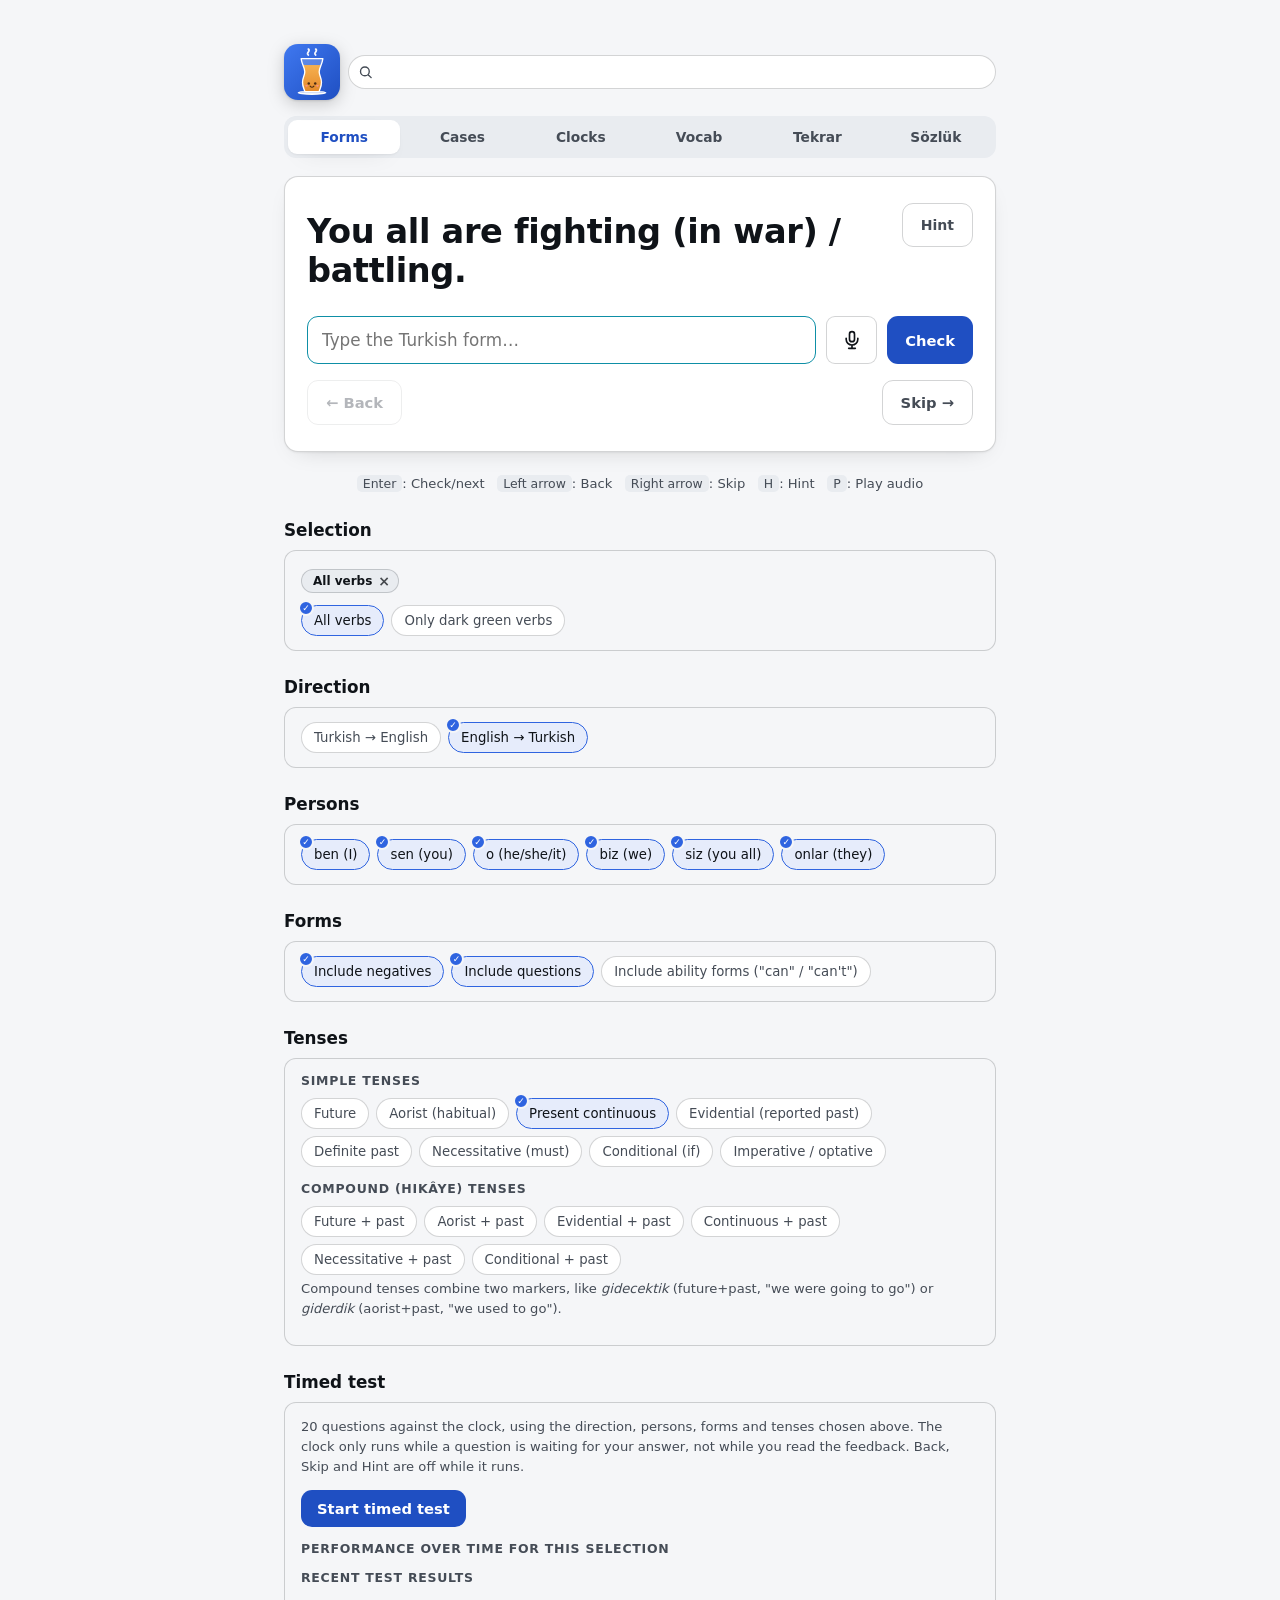
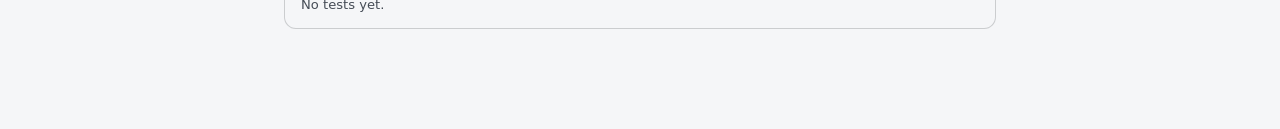
==== app/turkish-verb-drill.html @ 133619a2 "A2 Derste: add yılbaşı, ertelemek, olasılık; Personal Common: ihtimal is now 'likelihood' Co-Authore" ====
<html lang="en"><head>
<meta charset="UTF-8">
<script>
// Pick the theme before the first paint (no flash). The saved choice is one of six themes; the old
// "light" / "dark" / "device" choices are carried over to Chalk / Night / whichever the device prefers.
(function(){
  var t = "chalk";
  try{ t = localStorage.getItem("turkce_theme") || "chalk"; }catch(e){}
  if(t==="light") t = "chalk";
  else if(t==="dark") t = "night";
  else if(t==="device") t = (window.matchMedia && window.matchMedia("(prefers-color-scheme: dark)").matches) ? "night" : "chalk";
  if(["chalk","meadow","ember","night","moss","coal"].indexOf(t)<0) t = "chalk";
  document.documentElement.setAttribute("data-theme", t);
})();
</script>
<meta name="viewport" content="width=device-width, initial-scale=1.0, maximum-scale=1">
<title>Türkçe — Turkish Verb Drill</title>
<style>
:root,
:root[data-theme="chalk"],
:root[data-theme="meadow"],
:root[data-theme="ember"],
:root[data-theme="night"],
:root[data-theme="moss"],
:root[data-theme="coal"]{
  --mic: #E8772E;
  --mic-fill: #B8541A;
  --radius: 14px;
}
/* chalk: light */
:root,
:root[data-theme="chalk"]{
  --font: 'Figtree', system-ui, -apple-system, 'Segoe UI', sans-serif;
  --paper: #F5F6F8; --paper-2: #E9ECF0; --surface: #FFFFFF;
  --ink: #0F1318; --ink-soft: #454C56; --heading: #0F1318;
  --tile-blue: #2F64E0; --tile-blue-deep: #1F4FC2; --tile-turquoise: #0E8FA6;
  --tile-red: #C2412D; --tile-gold: #9A6B00;
  --line: rgba(15,19,24,0.18); --good: #1B7F4B; --bad: #C2412D;
  --shadow: 0 1px 2px rgba(0,0,0,0.05), 0 8px 24px -14px rgba(0,0,0,0.22);
  --tab-on-bg: #FFFFFF; --tab-on-ink: #1F4FC2;
  --overlay: rgba(255,255,255,.94);
  --fb-good: #E3F2E8; --fb-warn: #F6EDCF; --fb-bad: #F7E3DE;
  --f5: #C9E6D2; --f4: #E1F1E4; --f3: #F5EDCB; --f2: #F5DFD8; --f0: #EDC6BB;
  --toggle-off: #CBD0D6;
  color-scheme: light;
}
/* meadow: light */
:root[data-theme="meadow"]{
  --font: 'Atkinson Hyperlegible', system-ui, -apple-system, 'Segoe UI', sans-serif;
  --paper: #F6F7F6; --paper-2: #E9ECE9; --surface: #FFFFFF;
  --ink: #101411; --ink-soft: #454D47; --heading: #101411;
  --tile-blue: #1F8A5B; --tile-blue-deep: #17704A; --tile-turquoise: #14808A;
  --tile-red: #C2412D; --tile-gold: #946700;
  --line: rgba(16,20,17,0.18); --good: #17704A; --bad: #C2412D;
  --shadow: 0 1px 2px rgba(0,0,0,0.05), 0 8px 24px -14px rgba(0,0,0,0.22);
  --tab-on-bg: #FFFFFF; --tab-on-ink: #17704A;
  --overlay: rgba(255,255,255,.94);
  --fb-good: #E3F2E8; --fb-warn: #F6EDCF; --fb-bad: #F7E3DE;
  --f5: #C9E6D2; --f4: #E1F1E4; --f3: #F5EDCB; --f2: #F5DFD8; --f0: #EDC6BB;
  --toggle-off: #CBD0D6;
  color-scheme: light;
}
/* ember: light */
:root[data-theme="ember"]{
  --font: 'Lexend', system-ui, -apple-system, 'Segoe UI', sans-serif;
  --paper: #F7F6F5; --paper-2: #ECE9E6; --surface: #FFFFFF;
  --ink: #15120F; --ink-soft: #4F4842; --heading: #15120F;
  --tile-blue: #D95A12; --tile-blue-deep: #B8460A; --tile-turquoise: #14808A;
  --tile-red: #C2312D; --tile-gold: #946700;
  --line: rgba(21,18,15,0.18); --good: #1B7F4B; --bad: #C2312D;
  --shadow: 0 1px 2px rgba(0,0,0,0.05), 0 8px 24px -14px rgba(0,0,0,0.22);
  --tab-on-bg: #FFFFFF; --tab-on-ink: #B8460A;
  --overlay: rgba(255,255,255,.94);
  --fb-good: #E3F2E8; --fb-warn: #F6EDCF; --fb-bad: #F7E3DE;
  --f5: #C9E6D2; --f4: #E1F1E4; --f3: #F5EDCB; --f2: #F5DFD8; --f0: #EDC6BB;
  --toggle-off: #CBD0D6;
  color-scheme: light;
}
/* night: dark */
:root[data-theme="night"]{
  --font: 'Nunito Sans', system-ui, -apple-system, 'Segoe UI', sans-serif;
  --paper: #0E1013; --paper-2: #1A1D22; --surface: #16191D;
  --ink: #F4F6F8; --ink-soft: #B9C0CA; --heading: #F4F6F8;
  --tile-blue: #7EA6FF; --tile-blue-deep: #3D6FE0; --tile-turquoise: #5BCBDB;
  --tile-red: #FF8F7D; --tile-gold: #E9BE62;
  --line: rgba(255,255,255,0.18); --good: #6FD6A0; --bad: #FF8F7D;
  --shadow: 0 1px 2px rgba(0,0,0,0.35), 0 8px 24px -14px rgba(0,0,0,0.7);
  --tab-on-bg: #2A313C; --tab-on-ink: #FFFFFF;
  --overlay: rgba(22,25,29,.94);
  --fb-good: rgba(111,214,160,.16); --fb-warn: rgba(233,190,98,.16); --fb-bad: rgba(255,143,125,.16);
  --f5: rgba(111,214,160,.34); --f4: rgba(111,214,160,.18); --f3: rgba(233,190,98,.18); --f2: rgba(255,143,125,.18); --f0: rgba(255,143,125,.36);
  --toggle-off: #3A4150;
  color-scheme: dark;
}
/* moss: dark */
:root[data-theme="moss"]{
  --font: 'Figtree', system-ui, -apple-system, 'Segoe UI', sans-serif;
  --paper: #0E1110; --paper-2: #1A1E1C; --surface: #161A18;
  --ink: #F3F6F4; --ink-soft: #B7C1BA; --heading: #F3F6F4;
  --tile-blue: #62D39B; --tile-blue-deep: #1F8F62; --tile-turquoise: #5BCBDB;
  --tile-red: #FF8F7D; --tile-gold: #E9BE62;
  --line: rgba(255,255,255,0.18); --good: #62D39B; --bad: #FF8F7D;
  --shadow: 0 1px 2px rgba(0,0,0,0.35), 0 8px 24px -14px rgba(0,0,0,0.7);
  --tab-on-bg: #27302B; --tab-on-ink: #FFFFFF;
  --overlay: rgba(22,25,29,.94);
  --fb-good: rgba(111,214,160,.16); --fb-warn: rgba(233,190,98,.16); --fb-bad: rgba(255,143,125,.16);
  --f5: rgba(111,214,160,.34); --f4: rgba(111,214,160,.18); --f3: rgba(233,190,98,.18); --f2: rgba(255,143,125,.18); --f0: rgba(255,143,125,.36);
  --toggle-off: #3A4150;
  color-scheme: dark;
}
/* coal: dark */
:root[data-theme="coal"]{
  --font: 'Atkinson Hyperlegible', system-ui, -apple-system, 'Segoe UI', sans-serif;
  --paper: #110F0E; --paper-2: #1E1B19; --surface: #191614;
  --ink: #F7F4F1; --ink-soft: #C2B9B1; --heading: #F7F4F1;
  --tile-blue: #FF9A66; --tile-blue-deep: #D4561A; --tile-turquoise: #5BCBDB;
  --tile-red: #FF8F7D; --tile-gold: #E9BE62;
  --line: rgba(255,255,255,0.18); --good: #6FD6A0; --bad: #FF8F7D;
  --shadow: 0 1px 2px rgba(0,0,0,0.35), 0 8px 24px -14px rgba(0,0,0,0.7);
  --tab-on-bg: #33291F; --tab-on-ink: #FFFFFF;
  --overlay: rgba(22,25,29,.94);
  --fb-good: rgba(111,214,160,.16); --fb-warn: rgba(233,190,98,.16); --fb-bad: rgba(255,143,125,.16);
  --f5: rgba(111,214,160,.34); --f4: rgba(111,214,160,.18); --f3: rgba(233,190,98,.18); --f2: rgba(255,143,125,.18); --f0: rgba(255,143,125,.36);
  --toggle-off: #3A4150;
  color-scheme: dark;
}
*{box-sizing:border-box;}
html{overflow-y:scroll;}
html,body{margin:0;padding:0;}
body{
  background:var(--paper);
  color:var(--ink);
  font-family:var(--font);
  min-height:100vh;
  -webkit-font-smoothing:antialiased;
}
.wrap{max-width:760px;margin:0 auto;padding:28px 18px 80px;}
@media(min-width:640px){.wrap{padding:44px 24px 100px;}}

header{display:flex;align-items:center;justify-content:space-between;gap:8px;margin-bottom:16px;}
.sync-status{display:flex;align-items:center;gap:6px;height:34px;box-sizing:border-box;padding:0 11px;border:1px solid var(--line);border-radius:999px;font-size:12px;color:var(--ink-soft);white-space:nowrap;}
.sync-status::before{content:"";width:7px;height:7px;border-radius:50%;background:var(--good);}
.sync-status.local::before{background:var(--bad);}
.export-row{display:flex;flex-wrap:wrap;align-items:center;gap:8px 12px;margin:-8px 0 20px;font-size:13px;color:var(--ink-soft);}
.export-row .btn{padding:8px 14px;font-size:0.85rem;}
.export-msg.good{color:var(--good);}
.export-msg.bad{color:var(--bad);}
.sync-note{margin:-8px 0 20px;padding:10px 14px;border-radius:10px;background:var(--fb-bad);color:var(--bad);font-size:13px;line-height:1.5;}
.brand{display:flex;align-items:center;flex:none;}
.gsearch{position:relative;flex:1 1 0;min-width:0;}
.gsearch input{width:100%;box-sizing:border-box;height:34px;font:inherit;font-size:0.88rem;padding:0 28px 0 31px;border:1.5px solid var(--line);border-radius:999px;background:var(--surface);color:var(--ink);outline:none;}
.gsearch input:focus{border-color:var(--tile-turquoise);}
.gsearch .mag{position:absolute;left:10px;top:50%;transform:translateY(-50%);width:15px;height:15px;color:var(--ink-soft);pointer-events:none;}
.gsearch .clr{position:absolute;right:4px;top:50%;transform:translateY(-50%);width:24px;height:24px;border:none;border-radius:50%;background:none;font-size:1.15rem;line-height:1;color:var(--ink-soft);cursor:pointer;}
.gsearch .clr:hover{background:var(--paper-2);}
.gsearch-results{position:fixed;z-index:70;max-height:min(60vh,420px);overflow-y:auto;background:var(--surface);border:1px solid var(--line);border-radius:14px;box-shadow:0 14px 40px -12px rgba(18,65,77,.5);padding:6px;}
.gsearch-results[hidden]{display:none;}
.sr-row{display:flex;align-items:baseline;justify-content:space-between;gap:10px;width:100%;text-align:left;font:inherit;font-size:0.92rem;background:none;border:none;border-radius:9px;padding:8px 10px;color:var(--ink);cursor:default;}
.sr-row.verb{cursor:pointer;}
.sr-item{display:flex;align-items:center;position:relative;}
.sr-item .sr-row{flex:1;min-width:0;}
.sr-item{position:relative;}
.sr-row.verb:hover,.sr-row.active{background:var(--paper-2);}
.gs-tr{font-weight:700;color:var(--heading);}
.gs-tag{margin-left:6px;font-size:0.66rem;font-weight:700;letter-spacing:.05em;text-transform:uppercase;color:var(--tile-turquoise);}
.gs-en{color:var(--ink-soft);font-size:0.85rem;text-align:right;}
.gs-left{color:var(--ink);font-size:0.92rem;text-align:left;}
.gs-main{text-align:right;white-space:nowrap;}
.sr-row .gs-main:first-child{text-align:left;}
.gs-empty{padding:10px;font-size:0.88rem;color:var(--ink-soft);}
.gs-source{padding:6px 10px 2px;font-size:0.7rem;font-weight:700;letter-spacing:.05em;text-transform:uppercase;color:var(--tile-gold);}
.gs-wk .sr-row{cursor:default;}
.gs-wk a.gs-tr{text-decoration:none;}
.gs-wk a.gs-tr:hover{text-decoration:underline;}
.gs-wk .gs-pos{margin-left:6px;font-size:0.66rem;font-weight:700;letter-spacing:.05em;text-transform:uppercase;color:var(--ink-soft);}
.gs-foot{display:flex;flex-wrap:wrap;gap:4px 14px;align-items:center;justify-content:space-between;padding:6px 10px 4px;font-size:0.82rem;color:var(--ink-soft);}
.gs-foot a,.gs-foot button{font:inherit;background:none;border:none;padding:0;color:var(--tile-blue);font-weight:400;text-decoration:underline;cursor:pointer;}
.brand-mark{width:56px;height:56px;flex:none;display:block;filter:drop-shadow(0 1px 1px rgba(0,0,0,0.12)) drop-shadow(0 4px 8px rgba(0,0,0,0.18));}
/* Logo: a glass of çay; the steam drifts gently. */
.brand-steam{animation:steam 3.2s ease-in-out infinite;transform-box:fill-box;transform-origin:bottom center;}
@keyframes steam{0%,100%{transform:translateY(0);opacity:.9;}50%{transform:translateY(-1.5px);opacity:.55;}}
@media (prefers-reduced-motion: reduce){.brand-steam{animation:none;}}
.brand h1{position:absolute;width:1px;height:1px;overflow:hidden;clip:rect(0 0 0 0);white-space:nowrap;margin:0;}   /* kept for screen readers */

.tabs{display:flex;gap:6px;margin-bottom:18px;background:var(--paper-2);padding:4px;border-radius:12px;}
.tab{
  flex:1;text-align:center;padding:9px 6px;border-radius:9px;font-size:0.86rem;font-weight:600;
  cursor:pointer;color:var(--ink-soft);transition:all .15s ease;user-select:none;
}
.tab.active{background:var(--tab-on-bg);color:var(--tab-on-ink);box-shadow:var(--shadow);}
@media(max-width:420px){.tabs{gap:2px;}.tab{min-width:0;padding:9px 2px;font-size:0.8rem;}}
/* Clocks tab */
.clock-q{display:flex;align-items:center;justify-content:center;gap:26px;flex-wrap:nowrap;}
.clock-q-label{font-size:1.45rem;font-weight:700;color:var(--heading);white-space:nowrap;}
.clock-analog{width:190px;height:190px;display:block;}
.clock-analog .ck-face{fill:var(--surface);stroke:var(--ink);stroke-width:3;}
.clock-analog .ck-tick{stroke:var(--ink-soft);stroke-width:1.5;stroke-linecap:round;}
.clock-analog .ck-tick.h{stroke:var(--ink);stroke-width:3;}
.clock-analog .ck-num{fill:var(--ink);font-family:var(--font);font-size:15px;font-weight:700;}
.clock-analog .ck-hour{stroke:var(--ink);stroke-width:7;stroke-linecap:round;}
.clock-analog .ck-min{stroke:var(--tile-blue);stroke-width:4.5;stroke-linecap:round;}
.clock-analog .ck-hub{fill:var(--ink);}
.clock-digital{font-family:var(--font);font-size:3.3rem;font-weight:700;letter-spacing:.04em;font-variant-numeric:tabular-nums;line-height:1;
  padding:16px 24px;border-radius:14px;border:2px solid var(--line);background:var(--paper);color:var(--heading);}
@media(max-width:480px){
  .clock-q{gap:14px;}
  .clock-q-label{font-size:1.2rem;}
  .clock-analog{width:158px;height:158px;}
  .clock-digital{font-size:2.3rem;padding:12px 14px;}
}

.how-list{margin:0;padding-left:20px;display:grid;gap:8px;font-size:0.9rem;line-height:1.45;color:var(--ink-soft);}
.how-list b{color:var(--ink);}
.modal-backdrop{position:fixed;inset:0;z-index:60;background:rgba(18,40,46,.5);display:flex;align-items:center;justify-content:center;padding:14px;}
.modal-backdrop[hidden]{display:none;}
.modal{background:var(--surface);border-radius:var(--radius);box-shadow:0 20px 60px -20px rgba(18,65,77,.6);width:min(680px,100%);max-height:calc(100vh - 28px);display:flex;flex-direction:column;overflow:hidden;}
.modal-head{padding:16px 18px 6px;}
.modal-head h2{font-family:var(--font);font-size:1.2rem;margin:0 0 4px;color:var(--heading);}
.modal-cols{display:grid;grid-template-columns:1fr 1fr;gap:10px;padding:8px 18px;min-height:0;flex:1;}
.modal-col{display:flex;flex-direction:column;min-height:0;border:1px solid var(--line);border-radius:12px;background:var(--paper);}
.modal-col-head{display:flex;justify-content:space-between;align-items:center;gap:6px;padding:8px 10px;border-bottom:1px solid var(--line);font-size:0.74rem;font-weight:700;letter-spacing:.05em;text-transform:uppercase;color:var(--ink-soft);}
.modal-col-head button{font:inherit;text-transform:none;letter-spacing:0;font-weight:600;background:none;border:none;color:var(--tile-blue);cursor:pointer;padding:2px 4px;}
.modal-list{overflow-y:auto;padding:6px;min-height:120px;max-height:52vh;}
.modal-group{font-size:0.7rem;font-weight:700;letter-spacing:.05em;text-transform:uppercase;color:var(--ink-soft);margin:8px 4px 4px;}
.modal-row{display:flex;align-items:center;justify-content:space-between;gap:6px;width:100%;text-align:left;font:inherit;font-size:0.83rem;color:var(--ink);background:var(--surface);border:1.5px solid var(--line);border-radius:10px;padding:7px 9px;margin-bottom:5px;cursor:pointer;}
.modal-row:hover{border-color:var(--tile-turquoise);}
.modal-row.chip-due{border-color:var(--tile-red);box-shadow:0 0 0 1.5px var(--tile-red);}
.modal-row .meta{display:block;font-size:0.7rem;color:var(--ink-soft);}
.modal-row .arrow{flex:none;font-weight:800;color:var(--tile-blue);}
.modal-empty{font-size:0.8rem;color:var(--ink-soft);padding:10px 6px;}
.modal-foot{display:flex;align-items:center;justify-content:space-between;gap:10px;flex-wrap:wrap;padding:10px 18px 16px;}
.modal-foot .btn{padding:10px 16px;}
.ref-row.verb-row{cursor:pointer;}
.ref-row.verb-row:hover .ref-tr{text-decoration:underline;text-decoration-color:var(--tile-turquoise);text-underline-offset:3px;}
.ref-row.verb-row:focus-visible{outline:2px solid var(--tile-turquoise);outline-offset:2px;border-radius:4px;}
.vm-head{display:flex;justify-content:space-between;align-items:flex-start;gap:10px;}
.vm-x{flex:none;width:34px;height:34px;border:1px solid var(--line);border-radius:50%;background:var(--surface);font-size:1.3rem;line-height:1;color:var(--ink-soft);cursor:pointer;}
.vm-x:hover{background:var(--paper-2);color:var(--ink);}
.vm-controls{padding:8px 18px 10px;border-bottom:1px solid var(--line);}
.vm-switches{display:flex;align-items:center;justify-content:space-between;gap:12px;flex-wrap:wrap;}
.vm-switch{display:inline-flex;align-items:center;gap:8px;font:inherit;font-size:0.85rem;color:var(--ink-soft);background:none;border:none;padding:2px 0;cursor:pointer;}
.vm-switch .lbl.on{color:var(--ink);font-weight:700;}
.vm-switch .track{position:relative;flex:none;width:38px;height:22px;border-radius:999px;background:var(--tile-blue);transition:background .15s;}
.vm-switch .track::after{content:"";position:absolute;top:2px;left:2px;width:18px;height:18px;border-radius:50%;background:#fff;box-shadow:0 1px 3px rgba(0,0,0,.3);transition:transform .15s;}
.vm-switch[aria-checked="true"] .track::after{transform:translateX(16px);}
#vmPolarity[aria-checked="true"] .track{background:var(--tile-red);}
#vmEnglish .track{background:var(--toggle-off);}
#vmEnglish[aria-checked="true"] .track{background:var(--tile-turquoise);}
.vm-switch:focus-visible{outline:2px solid var(--tile-turquoise);outline-offset:3px;border-radius:6px;}
.vm-grid small.en{display:block;font-size:0.66rem;line-height:1.2;color:var(--ink-soft);margin-top:1px;}
.vm-body{overflow-y:auto;padding:10px 18px 6px;min-height:120px;flex:1;}
.vm-tense{margin-bottom:12px;}
.vm-tense h4{margin:0 0 4px;font-size:0.76rem;letter-spacing:.05em;text-transform:uppercase;color:var(--ink-soft);}
.vm-grid{display:grid;grid-template-columns:1fr 1fr;grid-template-rows:repeat(3,auto);grid-auto-flow:column;gap:2px 14px;font-size:0.92rem;}
.vm-grid div{padding:3px 0;border-bottom:1px solid var(--line);}
.vm-grid .pn{color:var(--ink-soft);margin-right:6px;font-size:0.8rem;}
.vm-grid b{font-weight:600;color:var(--heading);}
.test-results{display:grid;gap:6px;margin-top:6px;text-align:left;font-size:0.95rem;color:var(--ink);}
.test-results .row{display:flex;justify-content:space-between;gap:12px;}
.test-name{font:inherit;background:none;border:none;padding:0;color:var(--ink);cursor:pointer;text-align:left;font-weight:600;}
.test-name .chev{display:inline-block;width:1em;color:var(--tile-blue);}
.test-name:hover{text-decoration:underline;}
.test-missed{margin:2px 0 8px 1em;padding:6px 0 6px 10px;border-left:2px solid var(--line);font-size:0.85rem;color:var(--ink-soft);display:grid;gap:4px;}
.test-missed[hidden]{display:none;}
.test-missed .miss{display:flex;justify-content:space-between;gap:12px;}
.test-missed .miss .tr{font-family:var(--font);font-weight:600;color:var(--ink);text-align:right;}
.test-pass{color:var(--good);font-weight:800;}
.test-review{color:var(--bad);font-size:0.8rem;font-weight:600;}
.test-results .row.total{border-top:1px solid var(--line);padding-top:6px;font-weight:700;}
.upnext{display:grid;gap:6px;font-size:0.85rem;}
.upnext-row{display:flex;gap:10px;align-items:baseline;}
.upnext-when{flex:0 0 92px;font-weight:600;color:var(--ink);}
.upnext-words{color:var(--ink-soft);line-height:1.5;}
.upnext-words span{white-space:nowrap;}
.how-sub{margin:6px 0;padding-left:18px;display:grid;gap:4px;}
.how-table{border-collapse:collapse;margin:6px 0 2px;font-size:0.85rem;}
.how-table td,.how-table th{padding:3px 14px 3px 0;text-align:left;font-weight:400;color:var(--ink-soft);}
.how-table th{font-weight:600;color:var(--ink);}
.card{
  background:var(--surface);border:1px solid var(--line);border-radius:var(--radius);
  padding:26px 22px;box-shadow:var(--shadow);position:relative;overflow:hidden;
  margin-bottom:22px;
}
.card::before{
  content:"";position:absolute;top:0;left:0;right:0;height:5px;
  background:none;
  opacity:0.85;
}
.prompt-tags{display:flex;gap:6px;flex-wrap:wrap;}
.tag:empty{display:none;}
.chip.locked{opacity:.55;cursor:not-allowed;}
.sel-chips{gap:6px;margin:4px 0 12px;}
.sel-chip{display:inline-flex;align-items:center;gap:6px;padding:4px 8px 4px 11px;border-radius:999px;border:1.5px solid var(--line);background:var(--paper-2);color:var(--ink);font:inherit;font-size:12px;font-weight:600;cursor:pointer;}
.sel-chip:hover{border-color:var(--tile-blue);}
.sel-chip:focus-visible{outline:2px solid var(--tile-turquoise);outline-offset:2px;}
.sel-x{font-size:14px;line-height:1;opacity:.75;}
.sel-chip:hover .sel-x{opacity:1;}
.vocab-continue{display:block;margin-top:14px;font-size:0.85rem;font-weight:500;color:var(--ink-soft);opacity:0.8;}
#vocabBack.vocab-note{font-family:var(--font);font-size:1rem;font-weight:500;line-height:1.5;}
.tag{
  font-size:0.68rem;font-weight:700;letter-spacing:0.04em;text-transform:uppercase;
  padding:4px 9px;border-radius:99px;background:var(--paper-2);color:var(--heading);
}
.case-notes{margin-top:10px;display:flex;flex-direction:column;gap:4px;text-align:left;font-family:var(--font);font-weight:400;}
.case-note{font-size:0.85rem;color:var(--ink-soft);}
.case-note b{color:var(--heading);font-weight:700;}
.case-note em{font-style:italic;color:var(--ink);}
.case-note em b{font-style:italic;color:var(--ink);}

.prompt-header{display:flex;justify-content:space-between;align-items:flex-start;gap:14px;}
.card-top-actions{display:flex;gap:8px;flex:none;}
.card-top-actions .btn{padding:0 18px;font-size:0.88rem;height:44px;display:flex;align-items:center;}
.prompt-main{margin:10px 0 6px;flex:1;min-width:0;}
.prompt-eyebrow{font-size:0.78rem;color:var(--ink-soft);margin-bottom:4px;}
.prompt-eyebrow.eyebrow-large{
  font-family:var(--font);font-weight:600;font-size:1.7rem;line-height:1.15;
  color:var(--ink-soft);word-break:break-word;margin-bottom:2px;
}
.prompt-word{
  font-family:var(--font);font-weight:700;font-size:2.1rem;line-height:1.15;letter-spacing:-0.01em;
  color:var(--heading);word-break:break-word;
}
.hint-reveal{
  font-family:var(--font);font-weight:400;font-size:1.3rem;
  color:var(--heading);margin-top:8px;
}
.prompt-sub{font-size:0.95rem;color:var(--ink-soft);margin-top:6px;}
.vocab-divider{width:56px;height:1px;background:var(--line);border:none;margin:16px auto;}
#vocabBack .case-notes{align-items:center;text-align:center;}
.icon-btn{
  border:1px solid var(--line);background:var(--surface);border-radius:9px;width:44px;height:44px;
  display:flex;align-items:center;justify-content:center;cursor:pointer;color:var(--heading);
  transition:background .15s;flex:none;
}
.icon-btn:hover{background:var(--paper-2);}
.icon-btn svg{width:20px;height:20px;}

.answer-row{margin-top:20px;display:flex;gap:10px;}
.mic-btn{position:relative;overflow:hidden;}
/* In the answer row the mic matches the Check button's height and stays square. */
.answer-row .mic-btn{align-self:stretch;height:auto;width:51px;}
.mic-btn svg{position:relative;z-index:1;}
.mic-btn.mic-on{background:var(--mic);border-color:var(--mic);color:#fff;}
.mic-btn.mic-on:hover{background:var(--mic);}
.mic-btn.mic-on.mic-wait{opacity:.6;}   /* the browser's listener is restarting for a moment */
.mic-btn::before{content:"";position:absolute;left:0;right:0;bottom:0;height:0;background:var(--mic-fill);}
.mic-btn.filling::before{animation:micfill var(--fill,1.5s) linear forwards;}
@keyframes micfill{from{height:0;}to{height:100%;}}
.mic-btn:focus-visible{outline:2px solid var(--tile-turquoise);outline-offset:2px;}
#vocabAnswerInput:disabled{opacity:0.6;}
@media(max-width:420px){
  .answer-row{flex-wrap:wrap;}
  .answer-row input{flex:1 1 100%;}
  .answer-row .icon-btn{flex:0 0 auto;}
  .answer-row .btn{flex:1 1 auto;}
}
#answerInput, #vocabAnswerInput, #tekrarInput, #casesInput, #clocksInput{
  flex:1;font-family:var(--font);font-size:1.05rem;
  padding:13px 14px;border-radius:11px;border:1.5px solid var(--line);
  background:var(--paper);color:var(--ink);outline:none;
}
#answerInput:focus, #vocabAnswerInput:focus, #tekrarInput:focus, #casesInput:focus, #clocksInput:focus{border-color:var(--tile-turquoise);background:var(--surface);}
.btn{
  font-family:var(--font);font-weight:700;font-size:0.92rem;border:none;cursor:pointer;
  border-radius:11px;padding:13px 18px;transition:transform .1s ease, opacity .15s;
}
.btn:active{transform:scale(0.97);}
.btn-primary{background:var(--tile-blue-deep);color:#fff;}
.btn-primary:hover{background:var(--tile-blue);}
.btn-ghost{background:transparent;color:var(--ink-soft);border:1.5px solid var(--line);}
.btn:disabled{opacity:0.4;cursor:not-allowed;}
.btn-ghost:disabled:hover{background:transparent;}
.btn-primary:disabled:hover{background:var(--tile-blue-deep);}
.btn-ghost:hover{background:var(--paper-2);}
/* Classic RGB rainbow, scrolling across the whole surface. Used on "Reset progress filter" once every word is doğru, and on the Forms "Test complete!" overlay. */
.btn-rainbow{
  color:#fff;border:2px solid transparent;text-shadow:0 1px 2px rgba(0,0,0,.55);font-weight:800;
  background:linear-gradient(90deg,#ff1744,#ff9100,#ffea00,#00e676,#00b0ff,#651fff,#d500f9,#ff1744);background-size:300% 100%;
  animation:rainbow-run 2.2s linear infinite, rainbow-glow 1.1s ease-in-out infinite alternate;
}
.btn-rainbow:hover,.btn-rainbow:disabled:hover{background:linear-gradient(90deg,#ff1744,#ff9100,#ffea00,#00e676,#00b0ff,#651fff,#d500f9,#ff1744);background-size:300% 100%;filter:brightness(1.08);}
@keyframes rainbow-run{to{background-position:-300% 0;}}
@keyframes rainbow-glow{from{box-shadow:0 0 6px 0 rgba(255,23,68,.45),0 0 14px 0 rgba(0,176,255,.25);}to{box-shadow:0 0 14px 3px rgba(0,230,118,.6),0 0 26px 5px rgba(213,0,249,.35);}}
@media (prefers-reduced-motion: reduce){.btn-rainbow{animation:none;}}

.feedback{margin-top:16px;padding:14px 16px;border-radius:11px;font-size:0.95rem;display:none;}
.feedback.show{display:block;}
.feedback.good{background:var(--fb-good);color:var(--good);}
.feedback.warn{background:var(--fb-warn);color:#8A6410;}
.feedback.bad{background:var(--fb-bad);color:var(--bad);}
.feedback .correct-answer{font-family:var(--font);font-weight:600;display:block;margin-top:4px;color:var(--ink);}

.bottom-actions{display:flex;justify-content:space-between;align-items:center;margin-top:16px;gap:10px;}
.link-btn{background:none;border:none;color:var(--ink-soft);font-size:0.82rem;cursor:pointer;text-decoration:underline;padding:4px;}

.settings-group{background:var(--paper);border:1px solid var(--line);border-radius:12px;padding:14px 16px;}
.settings-group h3{margin:0 0 10px;font-size:0.78rem;text-transform:uppercase;letter-spacing:0.06em;color:var(--ink-soft);}
.chip-row{display:flex;flex-wrap:wrap;gap:7px;}
.chip-sub{flex:0 0 100%;margin:6px 0 -2px;font-size:0.72rem;font-weight:500;letter-spacing:.05em;text-transform:uppercase;color:var(--ink-soft);}
.chip-sub:first-child{margin-top:0;}
.sel-wrap{background:transparent !important;border:none !important;padding:0 !important;}   /* the Verbs / Non-verbs wrappers: the boxes are the two groups inside */
/* Personal lists: manage lists and terms */
.list-preview{position:fixed;z-index:90;pointer-events:none;box-sizing:border-box;width:min(520px,calc(100vw - 24px));max-height:70vh;overflow:hidden;padding:10px 14px;border:1px solid var(--line);border-radius:12px;background:var(--surface);box-shadow:0 14px 40px -12px rgba(0,0,0,.45);font-size:0.8rem;line-height:1.45;column-gap:22px;}
.list-preview.two{column-count:2;}
.list-preview div{break-inside:avoid;white-space:nowrap;overflow:hidden;text-overflow:ellipsis;}
.list-preview b{font-weight:600;color:var(--heading);}
.list-preview span{color:var(--ink-soft);}
.list-preview[hidden]{display:none;}
.legend-row{display:flex;align-items:center;justify-content:space-between;gap:10px;}
.legend-btn{font:inherit;font-size:0.78rem;background:none;border:none;padding:0;color:var(--ink-soft);text-decoration:underline;cursor:pointer;text-transform:none;letter-spacing:0;font-weight:500;}
.lm-body{overflow-y:auto;padding:6px 18px 18px;flex:1;min-height:160px;}
.lm-body h3{margin:16px 0 8px;font-size:0.78rem;text-transform:uppercase;letter-spacing:.06em;color:var(--ink-soft);font-weight:600;}
.lm-row{display:flex;align-items:center;gap:8px;padding:8px 0;border-bottom:1px solid var(--line);}
.lm-row .lm-name{flex:1;min-width:0;text-align:left;font:inherit;font-weight:600;color:var(--heading);background:none;border:none;padding:0;cursor:pointer;overflow:hidden;text-overflow:ellipsis;white-space:nowrap;}
.lm-row .lm-count{font-size:0.8rem;color:var(--ink-soft);white-space:nowrap;}
.lm-trash{flex:none;width:30px;height:30px;padding:0;border-radius:50%;border:1.5px solid var(--line);background:var(--surface);color:var(--ink-soft);display:inline-flex;align-items:center;justify-content:center;cursor:pointer;-webkit-tap-highlight-color:transparent;}
.lm-trash:hover{color:var(--tile-red);border-color:var(--tile-red);}
.lm-mini{font:inherit;font-size:0.8rem;padding:4px 10px;border-radius:999px;border:1.5px solid var(--line);background:var(--surface);color:var(--ink-soft);cursor:pointer;white-space:nowrap;}
.lm-mini:hover{background:var(--paper-2);}
.lm-mini.arm{background:#C0392B;border-color:#C0392B;color:#fff;}
.lm-line{display:flex;gap:8px;align-items:center;margin-top:10px;}
.lm-line input,.lm-grid input,.lm-term input,.lm-body textarea{font:inherit;font-size:0.9rem;padding:8px 10px;border-radius:10px;border:1.5px solid var(--line);background:var(--paper);color:var(--ink);min-width:0;}
.lm-line input{flex:1;}
.lm-body textarea{width:100%;box-sizing:border-box;min-height:120px;resize:vertical;line-height:1.5;}
.lm-term{display:flex;gap:6px;align-items:center;margin-bottom:6px;}
.lm-term input{flex:1 1 0;}
.lm-grid{display:grid;grid-template-columns:1fr 1fr;gap:8px;margin-top:8px;}
.lm-grid label{display:grid;gap:3px;font-size:0.74rem;color:var(--ink-soft);}
.lm-grid label.wide{grid-column:1 / -1;}
.lm-msg{margin:10px 0 0;font-size:0.85rem;color:var(--ink-soft);white-space:pre-line;}
.lm-msg.bad{color:var(--bad);}
.lm-back{font:inherit;font-size:0.85rem;background:none;border:none;padding:0;color:var(--ink-soft);text-decoration:underline;cursor:pointer;margin-bottom:2px;}
.chip-group{flex:0 0 100%;box-sizing:border-box;display:flex;flex-wrap:wrap;gap:7px;border-radius:12px;padding:12px 12px 12px;}
.chip-group.personal{position:relative;--dc:var(--ink-soft);--dw:1.5px;}
/* Dashed outline with long dashes: the four straight sides are repeating gradients and the corners are real
   borders, so the browser snaps every edge to whole device pixels and none of them can look faded. */
.chip-group.personal::before{content:"";position:absolute;inset:0;pointer-events:none;
  background:
    repeating-linear-gradient(90deg,var(--dc) 0 14px,transparent 14px 24px) 12px 0/calc(100% - 24px) var(--dw) no-repeat,
    repeating-linear-gradient(90deg,var(--dc) 0 14px,transparent 14px 24px) 12px 100%/calc(100% - 24px) var(--dw) no-repeat,
    repeating-linear-gradient(0deg,var(--dc) 0 14px,transparent 14px 24px) 0 12px/var(--dw) calc(100% - 24px) no-repeat,
    repeating-linear-gradient(0deg,var(--dc) 0 14px,transparent 14px 24px) 100% 12px/var(--dw) calc(100% - 24px) no-repeat;}
.chip-group.personal::after{content:"";position:absolute;inset:0;pointer-events:none;border:var(--dw) solid var(--dc);border-radius:12px;
  -webkit-mask:linear-gradient(#000 0 0) 0 0/13px 13px no-repeat,linear-gradient(#000 0 0) 100% 0/13px 13px no-repeat,linear-gradient(#000 0 0) 0 100%/13px 13px no-repeat,linear-gradient(#000 0 0) 100% 100%/13px 13px no-repeat;
  mask:linear-gradient(#000 0 0) 0 0/13px 13px no-repeat,linear-gradient(#000 0 0) 100% 0/13px 13px no-repeat,linear-gradient(#000 0 0) 0 100%/13px 13px no-repeat,linear-gradient(#000 0 0) 100% 100%/13px 13px no-repeat;}
.chip-group.a1{border:2.5px solid var(--ink-soft);margin-top:6px;}
#tab-sozluk .settings-group{border-color:var(--ink-soft);}   /* every box on the Sözlk tab uses the label text color */
.chip-group .legend{flex:0 0 100%;font-size:0.72rem;font-weight:600;letter-spacing:.05em;text-transform:uppercase;color:var(--ink-soft);}
.chip{
  font-size:0.83rem;padding:7px 12px;border-radius:99px;border:1.5px solid var(--line);
  cursor:pointer;user-select:none;background:var(--surface);color:var(--ink-soft);transition:all .12s;
}
#tab-sozluk .chip-group{gap:5px;}
#tab-sozluk .chip-group .chip{font-size:0.76rem;padding:5px 10px;}
#tab-sozluk .chip-group .chip .chip-meta{font-size:0.64rem;margin-top:1px;}
.case-used{display:block;margin-top:8px;font-size:0.9rem;color:var(--ink-soft);}
.case-used b{color:var(--ink);font-weight:700;}
.chip,.chip *{-webkit-touch-callout:none;-webkit-user-select:none;user-select:none;-webkit-tap-highlight-color:transparent;}
/* Selected: a light tint of the accent, an accent outline and a check; nothing heavy. */
.chip.on{background:color-mix(in srgb, var(--tile-blue) 12%, var(--surface));border-color:var(--tile-blue);color:var(--ink);}
.chip{position:relative;}
/* The check sits on the chip's top-left corner (like the red due dot on the top right), so a selected chip never gets wider. */
.chip.on::before{content:"✓";position:absolute;top:-6px;left:-4px;width:16px;height:16px;box-sizing:border-box;border-radius:50%;background:var(--tile-blue);color:#fff;border:2px solid var(--paper);font-size:9px;font-weight:700;line-height:12px;text-align:center;}
:root[data-theme="night"] .chip.on,:root[data-theme="moss"] .chip.on,:root[data-theme="coal"] .chip.on{background:color-mix(in srgb, var(--tile-blue) 22%, var(--surface));}
/* A list whose test is due: the score line turns red. */
.chip.chip-due{position:relative;}
.chip.chip-due .chip-meta{color:var(--tile-red);font-weight:600;opacity:1;}
.chip-meta{display:block;font-size:0.7rem;margin-top:2px;opacity:0.75;font-variant-numeric:tabular-nums;}
.tag-test{background:var(--tile-gold);color:#fff;margin-left:6px;}
.test-row{display:flex;flex-wrap:wrap;gap:10px;align-items:center;margin-top:10px;}
.ftest-clock{display:flex;gap:8px;align-items:center;height:44px;padding:0 14px;box-sizing:border-box;font-variant-numeric:tabular-nums;font-weight:800;font-size:0.95rem;letter-spacing:.02em;color:var(--heading);background:var(--paper);border:1px solid var(--line);border-radius:12px;white-space:nowrap;}
.ftest-done{position:absolute;inset:0;z-index:5;display:flex;align-items:center;justify-content:center;border-radius:inherit;box-sizing:border-box;
  font-family:var(--font);font-weight:800;font-size:2rem;color:#fff;text-shadow:0 2px 6px rgba(0,0,0,.6);text-align:center;cursor:pointer;
  background:linear-gradient(90deg,#ff1744,#ff9100,#ffea00,#00e676,#00b0ff,#651fff,#d500f9,#ff1744);background-size:300% 100%;
  animation:rainbow-run 1.4s linear infinite, ftest-pop .35s ease-out;}
.ftest-done.fade{opacity:0;transition:opacity .6s ease;}
@keyframes ftest-pop{from{opacity:0;transform:scale(.96);}to{opacity:1;transform:none;}}
@media (prefers-reduced-motion: reduce){.ftest-done{animation:none;}}
.ftest-clock .count{font-weight:600;font-size:0.8rem;color:var(--ink-soft);}
.ftest-chart{margin:4px 0 0;}
.ftest-chart svg{display:block;width:100%;height:auto;}
.ftest-chart .ax{stroke:var(--line);stroke-width:1;}
.ftest-chart .grid{stroke:var(--line);stroke-width:1;stroke-dasharray:2 3;}
.ftest-chart text{font:10px 'Inter',system-ui,sans-serif;fill:var(--ink-soft);}
.ftest-chart .avg{fill:none;stroke:var(--tile-blue);stroke-width:2.2;stroke-linejoin:round;stroke-linecap:round;}
.ftest-chart .raw{fill:var(--tile-turquoise);opacity:.4;}
.ftest-chart .dot{fill:var(--tile-blue);}
.ftest-chart{position:relative;}
.ftest-chart .hit{fill:transparent;cursor:pointer;}
.ftest-chart .ftest-tip{position:absolute;z-index:5;pointer-events:none;max-width:240px;padding:6px 9px;border-radius:8px;background:var(--tile-blue-deep);color:#fff;font-size:.74rem;line-height:1.35;box-shadow:0 6px 16px -6px rgba(18,65,77,.55);white-space:nowrap;}
.ftest-chart .ftest-tip[hidden]{display:none;}
.ftest-chart .cap{margin:2px 0 0;font-size:.78rem;color:var(--ink-soft);}
.ftest-result{border:1px solid var(--line);border-radius:12px;background:var(--paper);padding:10px 12px;margin-top:8px;}
.ftest-result .top{display:flex;flex-wrap:wrap;gap:4px 14px;align-items:baseline;}
.ftest-result .meta{font-size:0.82rem;color:var(--ink-soft);font-weight:500;}
.ftest-result .when{margin-left:auto;font-size:0.78rem;color:var(--ink-soft);font-weight:500;}
.ftest-result .cfg{margin-top:4px;font-size:0.8rem;color:var(--ink-soft);line-height:1.4;}
.ftest-result .cfg b{font-weight:600;color:var(--ink);}
.test-row .btn{padding:10px 16px;}
.select{flex:1 1 220px;min-width:0;font-family:var(--font);font-size:0.9rem;padding:10px 12px;border-radius:11px;border:1.5px solid var(--line);background:var(--surface);color:var(--ink);}
.select:focus{outline:none;border-color:var(--tile-turquoise);}
[hidden]{display:none !important;}
.switch-row{display:flex;align-items:center;justify-content:space-between;padding:9px 2px;font-size:0.9rem;}
.switch{position:relative;width:40px;height:23px;flex:none;}
.switch input{opacity:0;width:0;height:0;}
.slider{position:absolute;inset:0;background:var(--toggle-off);border-radius:99px;cursor:pointer;transition:.2s;}
.slider::before{content:"";position:absolute;width:17px;height:17px;left:3px;top:3px;background:#fff;border-radius:50%;transition:.2s;box-shadow:0 1px 2px rgba(0,0,0,0.25);}
input:checked + .slider{background:var(--tile-turquoise);}
input:checked + .slider::before{transform:translateX(17px);}

.subtabs{display:flex;gap:6px;margin:0 0 16px;background:var(--paper-2);padding:4px;border-radius:12px;}
.subtab{flex:1;font:inherit;font-size:0.88rem;font-weight:600;padding:9px 10px;border:none;border-radius:9px;background:transparent;color:var(--ink-soft);cursor:pointer;}
.subtab.active{background:var(--tab-on-bg);color:var(--tab-on-ink);box-shadow:var(--shadow);}
#sozProgress .section-title:first-child,#sozSelect .section-title:first-child{margin-top:4px;}
.sec-row{display:flex;align-items:center;gap:10px;}
.all-check{flex:none;width:24px;height:24px;padding:0;border-radius:50%;border:1.5px solid var(--tile-blue);background:var(--surface);color:var(--tile-blue);font:700 14px/1 var(--font);cursor:pointer;display:inline-flex;align-items:center;justify-content:center;transition:all .12s;-webkit-tap-highlight-color:transparent;}
.all-check::before{content:"✓";}
.all-check[aria-pressed="true"]{background:var(--tile-blue);border-color:var(--tile-blue);color:#fff;}
.section-title{font-family:var(--font);font-size:1.05rem;font-weight:600;margin:26px 0 10px;color:var(--heading);}
.section-title:first-child{margin-top:4px;}
.hint{font-size:0.82rem;color:var(--ink-soft);line-height:1.5;margin-top:4px;}
footer{text-align:center;margin-top:36px;font-size:0.76rem;color:var(--ink-soft);}

kbd{font-family:var(--font);background:var(--paper-2);border-radius:5px;padding:1px 6px;font-size:0.78rem;}

.ref-page-title{font-weight:600;font-size:0.8rem;text-transform:uppercase;letter-spacing:0.05em;color:var(--ink-soft);margin:16px 0 6px;}
.ref-page-title:first-child{margin-top:0;}
.ref-page-title{cursor:pointer;user-select:none;}
/* Progress view: a thin rail on the right edge. Drag along it to scrub through the lists; the bubble names the list under your finger. */
#sozProgList{display:flex;align-items:flex-start;gap:6px;}
#sozProgList .ss-main{flex:1;min-width:0;}
#sozProgList .ss-col{flex:none;width:34px;align-self:stretch;}
#sozScrub{position:fixed;top:var(--ss-top,40vh);height:var(--ss-h,40vh);width:34px;z-index:5;touch-action:none;user-select:none;-webkit-user-select:none;cursor:ns-resize;opacity:.55;transition:opacity .2s;}
#sozProgList{overflow-anchor:none;}
#sozScrub.drag,#sozScrub:hover{opacity:1;}
#sozScrub[hidden]{display:none;}
#sozScrub .ss-track{position:absolute;left:13px;top:0;bottom:0;width:8px;border-radius:4px;background:var(--line);}
#sozScrub .ss-dot{position:absolute;left:10px;width:14px;height:14px;margin-top:-7px;border-radius:50%;background:var(--tile-blue);border:2px solid var(--paper);box-sizing:border-box;box-shadow:0 0 0 1px var(--tile-blue);}
#sozScrub.drag .ss-dot{transform:scale(1.5);}
#sozScrub .ss-bubble{position:absolute;right:42px;transform:translateY(-50%);display:none;padding:6px 11px;border-radius:10px;background:var(--heading);color:var(--surface);font-size:0.82rem;font-weight:600;white-space:nowrap;box-shadow:0 4px 14px rgba(0,0,0,.25);pointer-events:none;}
#sozScrub.drag .ss-bubble{display:block;}
.ref-row{position:relative;}
.ref-row.is-hidden{opacity:.5;cursor:pointer;}
.ref-row.is-hidden .ref-tr{text-decoration:line-through;}
#vocabTierTag{cursor:pointer;}
#tekrarTag{cursor:pointer;}
.tag{transition:width .22s ease,background-color .2s ease,color .2s ease;box-sizing:border-box;}
.tag.arm{background:#E5191C;color:#fff;white-space:nowrap;overflow:hidden;box-shadow:0 0 0 2px rgba(229,25,28,.25);}
.prompt-tags.armed{flex-wrap:nowrap;}
.prompt-tags.armed .tag:not(.arm){display:none;}
.ref-list{columns:2;column-gap:20px;}
@media(max-width:560px){.ref-list{columns:1;}}
.ref-row{display:flex;justify-content:space-between;align-items:baseline;gap:10px;padding:5px 0;border-bottom:1px solid var(--line);font-size:0.82rem;break-inside:avoid;}
.ref-row .ref-tr{font-family:var(--font);color:var(--ink);white-space:nowrap;overflow:hidden;text-overflow:ellipsis;}
.ref-row .ref-en{color:var(--ink-soft);text-align:right;white-space:nowrap;overflow:hidden;text-overflow:ellipsis;}
/* Sözlük rows tinted by the last 1–5 answers (see wordFormClass); no answers = no tint. */
.ref-row[class*="form-"]{margin-inline:-6px;padding-inline:6px;border-radius:4px;}
.ref-row.form-5,.form-swatch.form-5{background:var(--f5);}
.ref-row.form-4,.form-swatch.form-4{background:var(--f4);}
.ref-row.form-3,.form-swatch.form-3{background:var(--f3);}
.ref-row.form-2,.form-swatch.form-2{background:var(--f2);}
.ref-row.form-0,.form-swatch.form-0{background:var(--f0);}
/* Sözlük key for the row tints above. */
.form-key{display:flex;flex-direction:column;gap:8px;}
.fk-row{display:flex;flex-wrap:wrap;align-items:center;gap:6px 8px;}
@media (max-width:460px){.fk-row{gap:5px 5px;}.fk-row .form-swatch{font-size:11.5px;padding:3px 6px;}}
#tab-sozluk .settings-group.form-key{border:none;background:transparent;padding:0 0 4px;}
.form-key-title{font-size:0.82rem;color:var(--ink-soft);margin-right:4px;}   /* same as the .hint notes in other sections */
.form-swatch{display:inline-block;padding:3px 9px;border-radius:4px;border:1.5px solid transparent;font:inherit;font-size:12.5px;color:var(--ink);font-variant-numeric:tabular-nums;cursor:pointer;transition:opacity .15s;}
.form-swatch:hover{border-color:rgba(33,50,58,0.25);}
.form-swatch[aria-pressed="true"]{border-color:var(--ink);}
.form-swatch.dim{opacity:.4;}
.form-swatch:focus-visible{outline:2px solid var(--tile-turquoise);outline-offset:2px;}
.form-key-hint{flex-basis:100%;font-size:12px;color:var(--ink-soft);}
.form-swatch.excl{background:transparent;border:1.5px dashed var(--line);color:var(--ink-soft);}
.form-swatch.excl[aria-pressed="true"]{border-style:solid;border-color:var(--ink);}
.form-swatch.none{background:transparent;border:1.5px dashed var(--line);color:var(--ink-soft);}
.form-swatch.none[aria-pressed="true"]{border-style:solid;border-color:var(--ink);}
.form-swatch b{font-weight:700;margin-left:3px;}
.form-swatch b::before{content:"· ";font-weight:400;opacity:.6;}
.form-swatch b:empty{display:none;}
.form-box{width:14px;height:14px;border-radius:3px;display:inline-flex;align-items:center;justify-content:center;font-size:9px;font-weight:800;line-height:1;color:#fff;}
.form-box.w{background:var(--good);}
.form-box.l{background:var(--bad);}
.tag-score{background:transparent;padding:0;display:inline-flex;gap:2px;align-items:center;}
</style>
</head>
<body>
<div class="wrap">

  <header>
    <div class="brand">
      <span id="brandMark" style="display:block;line-height:0;"></span>
      <h1>Türkçe</h1>
    </div>
    <div class="gsearch" id="gsearch">
      <svg class="mag" viewBox="0 0 24 24" fill="none" stroke="currentColor" stroke-width="2.2" stroke-linecap="round" stroke-linejoin="round" aria-hidden="true"><circle cx="11" cy="11" r="7"></circle><line x1="21" y1="21" x2="16.65" y2="16.65"></line></svg>
      <input id="gsearchInput" type="text" autocomplete="off" autocapitalize="off" autocorrect="off" spellcheck="false" aria-label="Search words in English or Turkish" role="combobox" aria-expanded="false" aria-controls="gsearchResults">
      <button type="button" class="clr" id="gsearchClear" aria-label="Clear search" hidden>&times;</button>
    </div>
    <div class="gsearch-results" id="gsearchResults" role="listbox" hidden></div>
    <div class="sync-status" id="syncStatus" hidden></div>
  </header>
  <p class="sync-note" id="syncNote" hidden></p>
  <div class="export-row" id="exportRow" hidden>
    <span>Moving to the new site?</span>
    <button class="btn btn-ghost" id="exportBtn" type="button">Send my progress to the new site</button>
    <span class="export-msg" id="exportMsg" role="status"></span>
  </div>

  <div class="tabs">
    <div class="tab active" data-tab="verbs">Forms</div>
    <div class="tab" data-tab="cases">Cases</div>
    <div class="tab" data-tab="clocks">Clocks</div>
    <div class="tab" data-tab="vocab">Vocab</div>
    <div class="tab" data-tab="tekrar">Tekrar</div>
    <div class="tab" data-tab="sozluk">Sözlük</div>
  </div>

  <!-- ============ VERBS ============ -->
  <div id="tab-verbs">
    <div class="card">
      <div class="ftest-done" id="ftestDone" hidden>Test complete!</div>
      <div class="prompt-header">
        <div class="prompt-main">
          <div class="prompt-eyebrow" id="promptEyebrow"></div>
          <div class="prompt-word" id="promptWord"></div>
          <div class="hint-reveal" id="hintReveal" style="display:none;"></div>
          <div class="prompt-sub" id="promptSub"></div>
        </div>
        <div class="card-top-actions">
          <button class="icon-btn" id="speakBtn" title="Hear it">
            <svg viewBox="0 0 24 24" fill="none" stroke="currentColor" stroke-width="2" stroke-linecap="round" stroke-linejoin="round"><polygon points="11 5 6 9 2 9 2 15 6 15 11 19 11 5"></polygon><path d="M19.07 4.93a10 10 0 0 1 0 14.14M15.54 8.46a5 5 0 0 1 0 7.07"></path></svg>
          </button>
          <button class="btn btn-ghost" id="hintBtn" title="Hint" style="display:none;">Hint</button>
          <div class="ftest-clock" id="ftestClock" hidden><span id="ftestTime">0:00.0</span><span class="count" id="ftestCount"></span></div>
        </div>
      </div>
      <div class="answer-row">
        <input id="answerInput" type="text" autocomplete="off" autocapitalize="off" autocorrect="off" spellcheck="false" placeholder="Type your answer…">
        <button class="icon-btn mic-btn" id="micBtn" title="Answer by voice" aria-label="Answer by voice" aria-pressed="false" hidden><svg viewBox="0 0 24 24" fill="none" stroke="currentColor" stroke-width="2" stroke-linecap="round" stroke-linejoin="round"><rect x="9" y="2" width="6" height="12" rx="3"></rect><path d="M5 10v1a7 7 0 0 0 14 0v-1M12 18v4M8 22h8"></path></svg></button>
        <button class="btn btn-primary" id="checkBtn">Check</button>
      </div>
      <div class="feedback" id="feedback"></div>
      <div class="bottom-actions">
        <button class="btn btn-ghost" id="backBtn" disabled>← Back</button>
        <button class="btn btn-ghost" id="skipBtn">Skip →</button>
      </div>
    </div>
    <p class="hint" style="text-align:center;margin-top:14px;margin-bottom:22px;"><kbd>Enter</kbd>: Check/next &nbsp; <kbd>Left arrow</kbd>: Back &nbsp; <kbd>Right arrow</kbd>: Skip &nbsp; <kbd>H</kbd>: Hint &nbsp; <kbd>P</kbd>: Play audio</p>

    <div class="section-title">Selection</div>
    <div class="settings-group">
      <div class="chip-row sel-chips" id="formsSelectionChips"></div>
      <div class="chip-row" id="formsPoolChips" style="margin-top:6px;">
        <div class="chip on" data-pool="all">All verbs</div>
        <div class="chip" data-pool="solid">Only dark green verbs</div>
      </div>
    </div>

    <div class="section-title">Direction</div>
    <div class="settings-group">
      <div class="chip-row" id="modeChips">
        <div class="chip" data-mode="tr2en">Turkish → English</div>
        <div class="chip on" data-mode="en2tr">English → Turkish</div>
      </div>
    </div>

    <div class="section-title">Persons</div>
    <div class="settings-group">
      <div class="chip-row" id="personChips"></div>
    </div>

    <div class="section-title">Forms</div>
    <div class="settings-group">
      <div class="chip-row" id="formChips">
        <div class="chip" data-form="negatives">Include negatives</div>
        <div class="chip" data-form="questions">Include questions</div>
        <div class="chip" data-form="ability">Include ability forms ("can" / "can't")</div>
      </div>
    </div>

    <div class="section-title">Tenses</div>
    <div class="settings-group">
      <h3>Simple tenses</h3>
      <div class="chip-row" id="tenseChips"></div>
      <h3 style="margin-top:14px;">Compound (hikâye) tenses</h3>
      <div class="chip-row" id="compoundChips"></div>
      <p class="hint">Compound tenses combine two markers, like <em>gidecektik</em> (future+past, "we were going to go") or <em>giderdik</em> (aorist+past, "we used to go").</p>
    </div>

    <div class="section-title">Timed test</div>
    <div class="settings-group" id="ftestGroup">
      <p class="hint" style="margin-top:0;">20 questions against the clock, using the direction, persons, forms and tenses chosen above. The clock only runs while a question is waiting for your answer, not while you read the feedback. Back, Skip and Hint are off while it runs.</p>
      <div class="test-row">
        <button class="btn btn-primary" id="ftestStartBtn">Start timed test</button>
        <button class="btn btn-ghost" id="ftestEndBtn" hidden>End test</button>
      </div>
      <p class="hint" id="ftestStatus"></p>
      <h3 style="margin-top:14px;">Performance over time for this selection</h3>
      <div id="ftestChart"></div>
      <h3 style="margin-top:14px;">Recent test results</h3>
      <div id="ftestResults"></div>
    </div>
  </div>

  <!-- ============ VOCAB ============ -->
  <div id="tab-vocab" style="display:none;">
    <div class="card">
      <div class="prompt-header">
        <div class="prompt-tags"><span class="tag" id="vocabTierTag">#1</span><span class="tag tag-test" id="vocabTestTag" hidden></span><span class="tag tag-score" id="vocabScoreTag" hidden></span></div>
        <div class="card-top-actions">
          <button class="icon-btn" id="vocabSpeakBtn" title="Hear it" style="visibility:hidden;">
            <svg viewBox="0 0 24 24" fill="none" stroke="currentColor" stroke-width="2" stroke-linecap="round" stroke-linejoin="round"><polygon points="11 5 6 9 2 9 2 15 6 15 11 19 11 5"></polygon><path d="M19.07 4.93a10 10 0 0 1 0 14.14M15.54 8.46a5 5 0 0 1 0 7.07"></path></svg>
          </button>
        </div>
      </div>
      <div class="prompt-main" style="text-align:center;">
        <div class="prompt-word" id="vocabFront" style="cursor:pointer;">gitmek</div>
        <hr class="vocab-divider" id="vocabDivider" style="display:none;">
        <div class="prompt-word" id="vocabBack" style="display:none;margin-top:12px;color:var(--ink-soft);">go</div>
      </div>
      <div class="answer-row" id="vocabAnswerRow" style="display:none;">
        <input id="vocabAnswerInput" type="text" autocomplete="off" autocapitalize="off" autocorrect="off" spellcheck="false" placeholder="Type your answer…">
        <button class="icon-btn mic-btn" id="vocabMicBtn" title="Answer by voice" aria-label="Answer by voice" aria-pressed="false" hidden><svg viewBox="0 0 24 24" fill="none" stroke="currentColor" stroke-width="2" stroke-linecap="round" stroke-linejoin="round"><rect x="9" y="2" width="6" height="12" rx="3"></rect><path d="M5 10v1a7 7 0 0 0 14 0v-1M12 18v4M8 22h8"></path></svg></button>
        <button class="btn btn-primary" id="vocabCheckBtn">Check</button>
      </div>
      <div class="feedback" id="vocabFeedback"></div>
      <div class="bottom-actions">
        <button class="btn btn-ghost" id="vocabDontKnowBtn">← Yanlış</button>
        <button class="btn btn-primary" id="vocabKnowBtn">Doğru →</button>
        <button class="btn btn-primary" id="vocabTestNextBtn" style="margin-left:auto;" hidden>Next →</button>
      </div>
    </div>
    <p class="hint" style="text-align:center;margin-top:14px;margin-bottom:22px;" id="vocabHintText"><kbd>Space</kbd>: Flip &nbsp; <kbd>Enter</kbd>: Advance &nbsp; <kbd>Left arrow</kbd>: Yanlış &nbsp; <kbd>Right arrow</kbd>: Doğru &nbsp; <kbd>P</kbd>: Play audio</p>

    <div class="section-title">Practice</div>
    <div class="settings-group">
      <h3>Input</h3>
      <div class="chip-row" id="vocabAnswerModeChips">
        <div class="chip" id="vocabTypingModeChip" data-typing="true">Typing</div>
        <div class="chip" id="vocabFlashcardChip" data-typing="false">Flashcards</div>
      </div>
      <h3 style="margin-top:14px;">Selection filter</h3>
      <div class="chip-row sel-chips" id="vocabSelectionChips"></div>
      <div class="chip-row" id="vocabMasterChips" style="margin-top:6px;">
        <div class="chip on" data-master="both">All words</div>
        <div class="chip" data-master="weak">Weak words only</div>
      </div>
      <h3 style="margin-top:14px;">Progress filter</h3>
      <div class="chip-row" id="vocabFilterChips">
        <div class="chip on" data-unknown-only="true">Show words until I get them right</div>
        <div class="chip" data-unknown-only="false">Recycle words perpetually</div>
      </div>
      <div style="margin-top:12px;display:flex;justify-content:flex-start;align-items:center;flex-wrap:wrap;gap:12px;">
        <button class="btn btn-ghost" id="vocabResetProgress" style="padding:8px 14px;">Reset progress filter</button>
        <span class="hint" id="vocabProgress">0 / 0 doğru</span>
      </div>
    </div>

    <div class="section-title" id="testTitle" hidden>Test</div>
    <div class="settings-group" id="testGroup" hidden>
      <p class="hint">Test yourself on one or more lists at once, typing each answer, with all the words mixed. Each list gets its own saved score.</p>
      <div class="test-row">
        <button class="btn btn-primary" id="testStartBtn">Select lists and start test</button>
        <button class="btn btn-ghost" id="testEndBtn" hidden>End test</button>
      </div>
      <p class="hint" id="testStatus"></p>
    </div>

  </div>

  <!-- ============ SÖZLÜK ============ -->
  <div id="tab-sozluk" style="display:none;">
    <div class="subtabs" id="sozSubtabs" role="tablist">
      <button type="button" class="subtab active" data-sub="select" role="tab" aria-selected="true">Selection</button>
      <button type="button" class="subtab" data-sub="progress" role="tab" aria-selected="false">Progress</button>
    </div>
    <div id="sozSelect">
    <div class="hint" id="selectionCount" style="margin:2px 2px 16px;text-align:center;font-weight:500;color:var(--ink-soft);line-height:1.5;"></div>
    <div class="section-title sec-row"><span>Verbs</span><button type="button" class="all-check" id="pagesToggle" aria-pressed="false" aria-label="Select all verb lists" title="Select all / none"></button></div>
    <div class="settings-group sel-wrap">
      <div class="chip-row" id="pageChips"></div>
    </div>

    <div class="section-title sec-row"><span>Non-verbs</span><button type="button" class="all-check" id="nonverbToggle" aria-pressed="false" aria-label="Select all non-verb lists" title="Select all / none"></button></div>
    <div class="settings-group sel-wrap">
      <div class="chip-row" id="nonverbChunkChips"></div>
    </div>
    </div>
    <div id="sozProgress" hidden>
    <div class="settings-group form-key" aria-label="Highlight key">
      <div class="fk-row"><span class="form-key-title">Form on last 5 reviews:</span></div>
      <div class="fk-row">
        <button type="button" class="form-swatch form-5" data-level="5" aria-pressed="false">5/5 <b></b></button>
        <button type="button" class="form-swatch form-4" data-level="4" aria-pressed="false">4/5 <b></b></button>
        <button type="button" class="form-swatch form-3" data-level="3" aria-pressed="false">3/5 <b></b></button>
        <button type="button" class="form-swatch form-2" data-level="2" aria-pressed="false">2/5 <b></b></button>
        <button type="button" class="form-swatch form-0" data-level="0" aria-pressed="false">1/5 or 0/5 <b></b></button>
      </div>
      <div class="fk-row">
        <button type="button" class="form-swatch none" data-level="none" aria-pressed="false">never reviewed <b></b></button>
        <button type="button" class="form-swatch excl" data-level="excluded" aria-pressed="false"><s>excluded</s> <b></b></button>
      </div>
      <div class="fk-row"><span class="form-key-hint" id="formKeyHint">Tap colors to show only those terms below.</span></div>
    </div>

    <div id="sozProgList"><div class="ss-main">
    <div class="section-title">All verbs</div>
    <div id="refPanel"></div>

    <div class="section-title">All non-verbs</div>
    <div id="nonverbRefPanel"></div>
    </div><div class="ss-col" id="sozScrubCol"></div></div>
    </div>
    <!-- Topics are switched off for now (TOPICS_ON in the script); kept here so they can come back. -->
    <div id="sozTopics" hidden>
    <div class="section-title">Topics</div>
    <div class="settings-group">
      <p class="hint">Select topic groups spanning both verbs and non-verbs.</p>
      <div class="chip-row" id="topicChips" style="margin-top:8px;"></div>
      <p class="hint" style="margin-top:10px;">
        <span class="link-btn" style="cursor:pointer;" id="topicsNone">Clear topics</span>
      </p>
    </div>
    </div>
  </div>

  <!-- ============ TEKRAR (experimental: spaced repetition) ============ -->
  <div id="tab-tekrar" style="display:none;">
    <div class="card">
      <div class="prompt-header">
        <div class="prompt-tags"><span class="tag" id="tekrarTag"></span><span class="tag tag-score" id="tekrarForm" hidden></span></div>
        <div class="card-top-actions">
          <button class="icon-btn" id="tekrarSpeak" title="Hear it" style="visibility:hidden;">
            <svg viewBox="0 0 24 24" fill="none" stroke="currentColor" stroke-width="2" stroke-linecap="round" stroke-linejoin="round"><polygon points="11 5 6 9 2 9 2 15 6 15 11 19 11 5"></polygon><path d="M15.54 8.46a5 5 0 0 1 0 7.07"></path><path d="M19.07 4.93a10 10 0 0 1 0 14.14"></path></svg>
          </button>
        </div>
      </div>
      <div class="prompt-main" style="text-align:center;">
        <div class="prompt-word" id="tekrarPrompt"></div>
        <div class="prompt-sub" id="tekrarSub" style="margin-top:8px;"></div>
      </div>
      <div class="answer-row" id="tekrarAnswerRow">
        <input id="tekrarInput" type="text" autocomplete="off" autocapitalize="off" autocorrect="off" spellcheck="false" placeholder="Type your answer…">
        <button class="icon-btn mic-btn" id="tekrarMicBtn" title="Answer by voice" aria-label="Answer by voice" aria-pressed="false" hidden><svg viewBox="0 0 24 24" fill="none" stroke="currentColor" stroke-width="2" stroke-linecap="round" stroke-linejoin="round"><rect x="9" y="2" width="6" height="12" rx="3"></rect><path d="M5 10v1a7 7 0 0 0 14 0v-1M12 18v4M8 22h8"></path></svg></button>
        <button class="btn btn-primary" id="tekrarCheck">Check</button>
      </div>
      <div class="feedback" id="tekrarFeedback"></div>
      <p class="hint" id="tekrarBack" style="margin:10px 0 0;text-align:center;" hidden></p>
      <div class="bottom-actions">
        <button class="btn btn-primary" id="tekrarNext" style="margin-left:auto;" hidden>Next →</button>
      </div>
    </div>
    <p class="hint" style="text-align:center;margin-top:14px;" id="tekrarStats"></p>

    <div class="section-title">How Tekrar works</div>
    <div class="settings-group">
      <p class="hint" style="margin:0 0 10px;">Tekrar uses spaced repetition to put your weakest words in front of you most often.</p>
      <p class="hint" style="margin:0;">Each word's frequency is derived from your last 25 answers: a long run of right answers pushes it further away (up to 30 days), a miss pulls it back closer, and words you often get wrong keep coming back.</p>
    </div>

    <div class="section-title">Settings</div>
    <div class="settings-group">
      <div class="chip-row">
        <div class="chip" id="tekrarEarlyChip">Practice ahead when nothing is due</div>
      </div>
    </div>

    <div class="section-title" style="display:flex;align-items:center;justify-content:space-between;gap:12px;">
      <span>Coming up</span>
      <button class="btn btn-ghost" id="tekrarUpcomingToggle" type="button" style="padding:5px 12px;font-size:0.8rem;">Hide</button>
    </div>
    <div class="settings-group" id="tekrarUpcomingBox">
      <div class="upnext" id="tekrarUpcoming"></div>
    </div>
  </div>

  <!-- ============ CASES ============ -->
  <div id="tab-cases" style="display:none;">
    <div class="card">
      <div class="prompt-header">
        <div class="card-top-actions" style="margin-left:auto;">
          <button class="icon-btn" id="casesSpeak" title="Hear it" style="visibility:hidden;">
            <svg viewBox="0 0 24 24" fill="none" stroke="currentColor" stroke-width="2" stroke-linecap="round" stroke-linejoin="round"><polygon points="11 5 6 9 2 9 2 15 6 15 11 19 11 5"></polygon><path d="M15.54 8.46a5 5 0 0 1 0 7.07"></path><path d="M19.07 4.93a10 10 0 0 1 0 14.14"></path></svg>
          </button>
        </div>
      </div>
      <div class="prompt-main" style="text-align:center;">
        <div class="prompt-word" id="casesPrompt" style="font-size:1.5rem;line-height:1.3;"></div>
        <div class="prompt-sub" id="casesSub" style="margin-top:8px;"></div>
      </div>
      <div class="answer-row" id="casesAnswerRow">
        <input id="casesInput" type="text" autocomplete="off" autocapitalize="off" autocorrect="off" spellcheck="false" placeholder="Type the Turkish sentence…">
        <button class="icon-btn mic-btn" id="casesMicBtn" title="Answer by voice" aria-label="Answer by voice" aria-pressed="false" hidden><svg viewBox="0 0 24 24" fill="none" stroke="currentColor" stroke-width="2" stroke-linecap="round" stroke-linejoin="round"><rect x="9" y="2" width="6" height="12" rx="3"></rect><path d="M5 10v1a7 7 0 0 0 14 0v-1M12 18v4M8 22h8"></path></svg></button>
        <button class="btn btn-primary" id="casesCheck">Check</button>
      </div>
      <div class="feedback" id="casesFeedback"></div>
      <div class="bottom-actions">
        <button class="btn btn-primary" id="casesNext" style="margin-left:auto;" hidden>Next →</button>
      </div>
    </div>
    <p class="hint" style="text-align:center;margin-top:14px;" id="casesStats"></p>

    <div class="section-title">Settings</div>
    <div class="settings-group">
      <h3>Cases</h3>
      <div class="chip-row" id="casesFilterChips"></div>
    </div>
  </div>

  <!-- ============ CLOCKS ============ -->
  <div id="tab-clocks" style="display:none;">
    <div class="card">
      <div class="prompt-header">
        <div class="card-top-actions" style="margin-left:auto;">
          <button class="icon-btn" id="clocksSpeak" title="Hear it" style="visibility:hidden;">
            <svg viewBox="0 0 24 24" fill="none" stroke="currentColor" stroke-width="2" stroke-linecap="round" stroke-linejoin="round"><polygon points="11 5 6 9 2 9 2 15 6 15 11 19 11 5"></polygon><path d="M15.54 8.46a5 5 0 0 1 0 7.07"></path><path d="M19.07 4.93a10 10 0 0 1 0 14.14"></path></svg>
          </button>
        </div>
      </div>
      <div class="prompt-main">
        <div class="clock-q">
          <div class="clock-q-label" id="clocksPrompt">Saat kaç?</div>
          <div id="clocksFace"></div>
        </div>
      </div>
      <div class="answer-row" id="clocksAnswerRow">
        <input id="clocksInput" type="text" autocomplete="off" autocapitalize="off" autocorrect="off" spellcheck="false" placeholder="Write the time in Turkish…">
        <button class="icon-btn mic-btn" id="clocksMicBtn" title="Answer by voice" aria-label="Answer by voice" aria-pressed="false" hidden><svg viewBox="0 0 24 24" fill="none" stroke="currentColor" stroke-width="2" stroke-linecap="round" stroke-linejoin="round"><rect x="9" y="2" width="6" height="12" rx="3"></rect><path d="M5 10v1a7 7 0 0 0 14 0v-1M12 18v4M8 22h8"></path></svg></button>
        <button class="btn btn-primary" id="clocksCheck">Check</button>
      </div>
      <div class="feedback" id="clocksFeedback"></div>
      <div class="bottom-actions">
        <button class="btn btn-primary" id="clocksNext" style="margin-left:auto;" hidden>Next →</button>
      </div>
    </div>
    <p class="hint" style="text-align:center;margin-top:14px;" id="clocksStats"></p>

    <div class="section-title">Settings</div>
    <div class="settings-group">
      <h3>Clock</h3>
      <div class="chip-row" id="clocksTypeChips"></div>
    </div>
    <div class="settings-group">
      <h3>Question</h3>
      <div class="chip-row" id="clocksQChips"></div>
    </div>
  </div>

  <div class="modal-backdrop" id="listsModal" hidden>
    <div class="modal" role="dialog" aria-modal="true" aria-labelledby="lmTitle">
      <div class="modal-head vm-head">
        <div><button type="button" class="lm-back" id="lmBack" hidden>← All lists</button><h2 id="lmTitle"></h2></div>
        <button type="button" class="vm-x" id="lmX" aria-label="Close">&times;</button>
      </div>
      <div class="lm-body" id="lmBody"></div>
    </div>
  </div>
  <div class="modal-backdrop" id="verbModal" hidden>
    <div class="modal" role="dialog" aria-modal="true" aria-labelledby="verbModalTitle">
      <div class="modal-head vm-head">
        <div><h2 id="verbModalTitle"></h2><p class="hint" id="verbModalGloss" style="margin:0;"></p></div>
        <button type="button" class="vm-x" id="verbModalX" aria-label="Close">&times;</button>
      </div>
      <div class="vm-controls">
        <div class="vm-switches">
          <button type="button" class="vm-switch" id="vmPolarity" role="switch" aria-checked="false" aria-label="Positive or negative">
            <span class="lbl on" id="vmPosLbl">Positive</span><span class="track"></span><span class="lbl" id="vmNegLbl">Negative</span>
          </button>
          <button type="button" class="vm-switch" id="vmEnglish" role="switch" aria-checked="false">
            <span class="lbl">English</span><span class="track"></span>
          </button>
        </div>
        <div class="chip-row" style="margin-top:8px;">
          <div class="chip" id="vmQuestion">Question</div>
          <div class="chip" id="vmAbility">Ability</div>
        </div>
      </div>
      <div class="vm-body" id="verbModalBody"></div>
      <div class="modal-foot">
        <button class="btn btn-ghost" id="verbModalExclude" type="button"></button>
        <button class="btn btn-primary" id="verbModalClose" type="button" style="margin-left:auto;">Close</button>
      </div>
    </div>
  </div>

  <div class="modal-backdrop" id="wordModal" hidden>
    <div class="modal" role="dialog" aria-modal="true" aria-labelledby="wordModalTitle" style="max-width:420px;">
      <div class="modal-head vm-head">
        <div><h2 id="wordModalTitle"></h2><p class="hint" id="wordModalGloss" style="margin:0;"></p></div>
        <button type="button" class="vm-x" id="wordModalX" aria-label="Close">&times;</button>
      </div>
      <div class="modal-foot">
        <button class="btn btn-ghost" id="wordModalExclude" type="button"></button>
        <button class="btn btn-primary" id="wordModalClose" type="button" style="margin-left:auto;">Close</button>
      </div>
    </div>
  </div>

  <div class="modal-backdrop" id="testModal" hidden>
    <div class="modal" role="dialog" aria-modal="true" aria-labelledby="testModalTitle">
      <div class="modal-head">
        <h2 id="testModalTitle">Start a test</h2>
        <p class="hint" style="margin:0;">Tap a list to move it. The right side is what you'll be tested on, with all the words mixed. This doesn't change your Sözlük selection.</p>
      </div>
      <div class="modal-cols">
        <div class="modal-col">
          <div class="modal-col-head"><span>Other lists</span><button type="button" id="testModalAddDue">Add all needing review →</button></div>
          <div class="modal-list" id="testModalLeft"></div>
        </div>
        <div class="modal-col">
          <div class="modal-col-head"><span>In this test</span><button type="button" id="testModalClear">← Clear</button></div>
          <div class="modal-list" id="testModalRight"></div>
        </div>
      </div>
      <div class="modal-foot">
        <span class="hint" id="testModalCount" style="margin:0;"></span>
        <div style="display:flex;gap:8px;">
          <button class="btn btn-ghost" id="testModalCancel" type="button">Cancel</button>
          <button class="btn btn-primary" id="testModalStart" type="button">Start test</button>
        </div>
      </div>
    </div>
  </div>

</div>

<script>
const VOWELS = "aeıioöuü";
const VOICELESS = new Set(["ç","f","h","k","p","s","ş","t"]);

function isVowel(ch){ return ch && VOWELS.includes(ch); }
function lastVowel(s){
  for(let i=s.length-1;i>=0;i--){ if(isVowel(s[i])) return s[i]; }
  return "e";
}
function h4(v){ return {a:"ı",ı:"ı",e:"i",i:"i",o:"u",u:"u",ö:"ü",ü:"ü"}[v] || "i"; }
function h2(v){ return "aıou".includes(v) ? "a" : "e"; }
function devoice(consonant){ return VOICELESS.has(consonant) ? "t" : "d"; }

function isSoftenable(root){
  if(root==="öğret" || root==="kirlet" || root==="üret" || root==="tüket" || root==="yet" || /let$/.test(root)) return false;   // causatives (beklet-, sinirlet-, işlet-) keep their t: sinirletiyorum
  return root.endsWith("git") || root.endsWith("tat") || root.endsWith("et");
}
function softenIfVowelFollows(root){
  if(isSoftenable(root)) return root.slice(0,-1)+"d";
  return root;
}

const NARROW_AORIST = new Set(["al","gel","gör","ol","ver","bil","bul","dur","kal","öl","san","var","vur"]);

function negMarker(root, ability){
  const base = h2(lastVowel(root))==="a" ? "ma" : "me";
  return ability ? h2(lastVowel(root)) + base : base;
}
function negatedBase(root, ability){
  const nm = negMarker(root, ability);
  if(!ability) return root + nm;
  if(isSoftenable(root)) return softenIfVowelFollows(root) + nm;
  if(isVowel(root[root.length-1])) return root + "y" + nm;
  return root + nm;
}

function larWord(v2){ return v2==="a" ? "lar" : "ler"; }
function countVowels(word){ let n=0; for(const ch of word){ if(isVowel(ch)) n++; } return n; }
function isPolysyllabic(word){ return countVowels(word) > 1; }

function attachTypeA(stem, personIdx){
  const endsVowel = isVowel(stem[stem.length-1]);
  const v4 = h4(lastVowel(stem));
  const v2 = h2(lastVowel(stem));
  const buf = endsVowel ? "y" : "";
  switch(personIdx){
    case 0: return stem + buf + v4 + "m";
    case 1: return stem + "s" + v4 + "n";
    case 2: return stem;
    case 3: return stem + buf + v4 + "z";
    case 4: return stem + "s" + v4 + "n" + v4 + "z";
    case 5: return stem + larWord(v2);
  }
}

function attachFuturePerson(stem, personIdx){
  const v4 = h4(lastVowel(stem));
  const v2 = h2(lastVowel(stem));
  switch(personIdx){
    case 0: return stem.slice(0,-1) + "ğ" + v4 + "m";
    case 1: return stem + "s" + v4 + "n";
    case 2: return stem;
    case 3: return stem.slice(0,-1) + "ğ" + v4 + "z";
    case 4: return stem + "s" + v4 + "n" + v4 + "z";
    case 5: return stem + larWord(v2);
  }
}

function pastAux(stem){
  const last = stem[stem.length-1];
  if(isVowel(last)){
    return "y" + "d" + h4(lastVowel(stem));
  }
  return devoice(last) + h4(lastVowel(stem));
}
function attachTypeB(base, stemForHarmony, personIdx){
  const v4 = h4(lastVowel(stemForHarmony));
  const v2 = h2(lastVowel(stemForHarmony));
  switch(personIdx){
    case 0: return base + "m";
    case 1: return base + "n";
    case 2: return base;
    case 3: return base + "k";
    case 4: return base + "n" + v4 + "z";
    case 5: return base + larWord(v2);
  }
}

function futureStem(root, negative, ability){
  if(negative){
    const base = negatedBase(root, ability);
    const sfx2 = h2(lastVowel(base))==="a" ? "acak":"ecek";
    return base + "y" + sfx2;
  }
  const endsVowel = isVowel(root[root.length-1]);
  if(isSoftenable(root)){
    const soft = softenIfVowelFollows(root);
    const sfx2 = h2(lastVowel(soft))==="a" ? "acak":"ecek";
    return soft + sfx2;
  }
  const sfx2 = h2(lastVowel(root))==="a" ? "acak":"ecek";
  return endsVowel ? root + "y" + sfx2 : root + sfx2;
}

function prescontStem(root, negative, ability){
  if(negative){
    if(!ability){
      return root + "m" + h4(lastVowel(root)) + "yor";
    }
    const soft = isSoftenable(root) ? softenIfVowelFollows(root) : root;
    const buf = (!isSoftenable(root) && isVowel(root[root.length-1])) ? "y" : "";
    const a = h2(lastVowel(root));
    return soft + buf + a + "m" + h4(a) + "yor";
  }
  const endsVowel = isVowel(root[root.length-1]);
  if(endsVowel){
    const truncated = root.slice(0,-1);
    return truncated + h4(lastVowel(truncated)) + "yor";
  }
  const soft = isSoftenable(root) ? softenIfVowelFollows(root) : root;
  return soft + h4(lastVowel(root)) + "yor";
}

function aoristStem(root, negative, ability){
  if(negative){
    return negatedBase(root, ability) + "z";
  }
  const endsVowel = isVowel(root[root.length-1]);
  if(endsVowel) return root + "r";
  const soft = isSoftenable(root) ? softenIfVowelFollows(root) : root;
  const isEtCompound = root.endsWith("et") && root !== "et" && isSoftenable(root);
  const narrow = !isEtCompound && root!=="vazgeç" && (NARROW_AORIST.has(root) || isPolysyllabic(root));   // vazgeç- behaves like geç-: vazgeçer
  if(narrow){
    return soft + h4(lastVowel(root)) + "r";
  }
  const sfx2 = h2(lastVowel(root))==="a" ? "ar":"er";
  return soft + sfx2;
}

function evidentialStem(root, negative, ability){
  if(negative){
    const base = negatedBase(root, ability);
    return base + "m" + h4(lastVowel(base)) + "ş";
  }
  return root + "m" + h4(lastVowel(root)) + "ş";
}

function pastBase(root, negative, ability){
  if(negative){
    const base = negatedBase(root, ability);
    return base + "d" + h4(lastVowel(base));
  }
  const last = root[root.length-1];
  const marker = isVowel(last) ? "d" : devoice(last);
  return root + marker + h4(lastVowel(root));
}

function abilityRoot(root){
  const endsVowel = isVowel(root[root.length-1]);
  const h = h2(lastVowel(root));
  if(endsVowel) return root + "y" + h + "bil";
  const soft = isSoftenable(root) ? softenIfVowelFollows(root) : root;
  return soft + h + "bil";
}

function necessitativeStem(root, negative, ability){
  if(negative){
    const base = negatedBase(root, ability);
    return base + (h2(lastVowel(base))==="a" ? "malı":"meli");
  }
  return root + (h2(lastVowel(root))==="a" ? "malı":"meli");
}

function conditionalBase(root, negative, ability){
  if(negative){
    const base = negatedBase(root, ability);
    return base + (h2(lastVowel(base))==="a" ? "sa":"se");
  }
  return root + (h2(lastVowel(root))==="a" ? "sa":"se");
}
function conjugateConditional(root, personIdx, negative, question, ability){
  const base = conditionalBase(root, negative, ability);
  const form = attachTypeB(base, base, personIdx);
  if(!question) return form;
  const v4 = h4(lastVowel(form));
  const mi = v4==="ı"?"mı":(v4==="i"?"mi":(v4==="u"?"mu":"mü"));
  return form + " " + mi + "?";
}

function imperativeForm(effRoot, personIdx){
  const endsVowel = isVowel(effRoot[effRoot.length-1]);
  const h = h2(lastVowel(effRoot));
  const stemOpt = (endsVowel ? effRoot+"y" : (isSoftenable(effRoot)?softenIfVowelFollows(effRoot):effRoot)) + h;
  switch(personIdx){
    case 0: return stemOpt + "y" + h4(lastVowel(stemOpt)) + "m";
    case 1: return effRoot;
    case 2: return effRoot + "s" + h4(lastVowel(effRoot)) + "n";
    case 3: return stemOpt + "l" + h4(lastVowel(stemOpt)) + "m";
    case 4: return (endsVowel ? effRoot+"y" : (isSoftenable(effRoot)?softenIfVowelFollows(effRoot):effRoot)) + h4(lastVowel(effRoot)) + "n";
    case 5: {
      const base3 = effRoot + "s" + h4(lastVowel(effRoot)) + "n";
      return base3 + larWord(h2(lastVowel(base3)));
    }
  }
}
function conjugateImperative(root, personIdx, negative, question, ability){
  const effRoot = negative ? negatedBase(root, ability) : root;
  const form = imperativeForm(effRoot, personIdx);
  if(!question) return form;
  const v4 = h4(lastVowel(form));
  const mi = v4==="ı"?"mı":(v4==="i"?"mi":(v4==="u"?"mu":"mü"));
  return form + " " + mi + "?";
}

const TENSES = [
  {key:"future",        label:"Future",              example:"gidecek"},
  {key:"aorist",        label:"Aorist (habitual)",   example:"gider"},
  {key:"prescont",      label:"Present continuous",  example:"gidiyor"},
  {key:"evidential",    label:"Evidential (reported past)", example:"gitmiş"},
  {key:"past",          label:"Definite past",       example:"gitti"},
  {key:"necessitative", label:"Necessitative (must)", example:"gitmeli"},
  {key:"conditional",   label:"Conditional (if)",    example:"gitse"},
  {key:"imperative",    label:"Imperative / optative", example:"gitsin"}
];
const COMPOUNDS = [
  {key:"future_past",        base:"future",        label:"Future + past",        example:"gidecekti"},
  {key:"aorist_past",        base:"aorist",        label:"Aorist + past",        example:"giderdi"},
  {key:"evidential_past",    base:"evidential",    label:"Evidential + past",    example:"gitmişti"},
  {key:"prescont_past",      base:"prescont",      label:"Continuous + past",    example:"gidiyordu"},
  {key:"necessitative_past", base:"necessitative", label:"Necessitative + past", example:"gitmeliydi"},
  {key:"conditional_past",   base:"conditional",   label:"Conditional + past",   example:"gitseydi"}
];
const PERSONS = ["ben","sen","o","biz","siz","onlar"];
const PRONOUNS_EN = ["I","you","he/she/it","we","you all","they"];

function buildSimpleStem(root, tenseKey, negative, ability){
  if(tenseKey==="future") return futureStem(root, negative, ability);
  if(tenseKey==="aorist") return aoristStem(root, negative, ability);
  if(tenseKey==="prescont") return prescontStem(root, negative, ability);
  if(tenseKey==="evidential") return evidentialStem(root, negative, ability);
  if(tenseKey==="necessitative") return necessitativeStem(root, negative, ability);
  if(tenseKey==="conditional") return conditionalBase(root, negative, ability);
}

function conjugateTypeA(root, tenseKey, personIdx, negative, question, ability){
  if(tenseKey==="aorist" && negative && !question && (personIdx===0 || personIdx===3)){
    const base = negatedBase(root, ability);
    if(personIdx===0) return base + "m";
    return base + "y" + h4(lastVowel(base)) + "z";
  }
  const stem = buildSimpleStem(root, tenseKey, negative, ability);
  if(!question){
    if(tenseKey==="future") return attachFuturePerson(stem, personIdx);
    return attachTypeA(stem, personIdx);
  }
  if(personIdx===5){
    const v2 = h2(lastVowel(stem));
    const withLar = stem + larWord(v2);
    const mi = v2==="a" ? "mı" : "mi";
    return withLar + " " + mi + "?";
  }
  const mi = h4(lastVowel(stem)) === "ı" ? "mı" : (h4(lastVowel(stem))==="i" ? "mi" : (h4(lastVowel(stem))==="u"?"mu":"mü"));
  const withMi = attachTypeA(mi, personIdx);
  return stem + " " + withMi + "?";
}

function conjugatePast(root, personIdx, negative, question, ability){
  const base = pastBase(root, negative, ability);
  const form = attachTypeB(base, base, personIdx);
  if(!question) return form;
  const v4 = h4(lastVowel(form));
  const mi = v4==="ı"?"mı":(v4==="i"?"mi":(v4==="u"?"mu":"mü"));
  return form + " " + mi + "?";
}

function conjugateCompound(root, compoundKey, personIdx, negative, question, ability){
  const cfg = COMPOUNDS.find(c=>c.key===compoundKey);
  const baseTense = cfg.base;
  const stem = buildSimpleStem(root, baseTense, negative, ability);
  if(!question){
    if(personIdx===5){
      const v2 = h2(lastVowel(stem));
      const lar = stem + larWord(v2);
      const aux = pastAux(lar);
      return lar + aux;
    }
    const aux = pastAux(stem);
    const base = stem + aux;
    return attachTypeB(base, stem, personIdx);
  }
  if(personIdx===5){
    const v2 = h2(lastVowel(stem));
    const lar = stem + larWord(v2);
    const mi = v2==="a" ? "mı" : "mi";
    const auxOnMi = pastAux(mi);
    return lar + " " + mi + auxOnMi + "?";
  }
  const v4 = h4(lastVowel(stem));
  const mi = v4==="ı"?"mı":(v4==="i"?"mi":(v4==="u"?"mu":"mü"));
  const auxOnMi = pastAux(mi);
  const base = mi + auxOnMi;
  return stem + " " + attachTypeB(base, mi, personIdx) + "?";
}

function conjugate(root, tenseKey, personIdx, negative, question, ability){
  if(tenseKey==="past") return conjugatePast(root, personIdx, negative, question, ability);
  if(tenseKey==="conditional") return conjugateConditional(root, personIdx, negative, question, ability);
  if(tenseKey==="imperative") return conjugateImperative(root, personIdx, negative, question, ability);
  if(COMPOUNDS.some(c=>c.key===tenseKey)){
    return conjugateCompound(root, tenseKey, personIdx, negative, question, ability);
  }
  return conjugateTypeA(root, tenseKey, personIdx, negative, question, ability);
}

function makeVerb(inf, base, ing, past, pp, vocabGloss, num){
  const parts = inf.trim().split(" ");
  const lastWord = parts[parts.length-1];
  const prefix = parts.slice(0,-1).join(" ") + (parts.length>1 ? " " : "");
  let root = lastWord.slice(0,-3);
  return {inf: inf.trim(), prefix, root, base, ing, past, pp, vocabGloss: vocabGloss || ("to "+base), num: num==null ? null : num, custom:false};
}

function conjugateFull(verb, tenseKey, personIdx, negative, question, ability){
  let root = verb.root;
  const eStemFuture = (verb.root==="ye") ? "yi" : (verb.root==="de") ? "di" : null;
  if((tenseKey==="future" || tenseKey==="future_past") && eStemFuture && !negative){
    root = eStemFuture;
  }
  let effectiveAbility = ability;
  if(ability && !negative){
    root = abilityRoot(root);
    effectiveAbility = false;
  }
  const form = conjugate(root, tenseKey, personIdx, negative, question, effectiveAbility);
  return verb.prefix + form;
}

function thirdPersonS(base){
  const sp = base.indexOf(" ");
  const w = sp<0 ? base : base.slice(0,sp), rest = sp<0 ? "" : base.slice(sp);
  if(w==="have") return "has"+rest;
  if(w==="be") return "is"+rest;
  if(/[oxzs]$|ch$|sh$/.test(w)) return w+"es"+rest;
  if(/[^aeiou]y$/.test(w)) return w.slice(0,-1)+"ies"+rest;
  return w+"s"+rest;
}
// Each English form holds every Sözlük meaning ("meet / get acquainted"); build one
// sentence per meaning, then merge the words they share: "We met / got acquainted."
function englishGloss(verb, tenseKey, personIdx, negative, question, ability){
  const parts = [verb.base, verb.ing, verb.past, verb.pp].map(f=>String(f).split(" / "));
  if(!parts.every(p=>p.length===parts[0].length)) return englishGlossOne(verb, tenseKey, personIdx, negative, question, ability);
  const sentences = parts[0].map((_,k)=>englishGlossOne({base:parts[0][k], ing:parts[1][k], past:parts[2][k], pp:parts[3][k]}, tenseKey, personIdx, negative, question, ability));
  return mergeAlternatives(sentences);
}
function mergeAlternatives(sentences){
  if(sentences.length===1) return sentences[0];
  const end = sentences[0].slice(-1);
  const words = sentences.map(x=>x.slice(0,-1).split(" "));
  const minLen = Math.min(...words.map(w=>w.length));
  let pre = 0;
  while(pre < minLen-1 && words.every(w=>w[pre]===words[0][pre])) pre++;
  const middles = words.map((w,k)=>{
    const m = w.slice(pre).join(" ");
    return (k>0 && pre===0) ? m.charAt(0).toLowerCase()+m.slice(1) : m;
  });
  return [...words[0].slice(0,pre), middles.join(" / ")].join(" ") + end;
}
function englishGlossOne(verb, tenseKey, personIdx, negative, question, ability){
  const pn = PRONOUNS_EN[personIdx];
  const is3sg = personIdx===2;
  const be = is3sg ? "is" : (personIdx===0?"am":"are");
  const does = is3sg ? "does" : "do";
  const has = is3sg ? "has" : "have";
  const was = (personIdx===0||is3sg) ? "was" : "were";
  let core, qAux, qRest;
  switch(tenseKey){
    case "future":
      if(ability){
        core = negative ? `${pn} won't be able to ${verb.base}` : `${pn} will be able to ${verb.base}`;
        qAux = "will"; qRest = `be able to ${verb.base}`;
      } else {
        core = negative ? `${pn} ${be} not going to ${verb.base}` : `${pn} ${be} going to ${verb.base}`;
        qAux = be; qRest = `going to ${verb.base}`;
      }
      break;
    case "aorist":
      if(ability){
        core = negative ? `${pn} can't ${verb.base}` : `${pn} can ${verb.base}`;
        qAux = "can"; qRest = verb.base;
      } else {
        core = negative ? `${pn} will not ${verb.base}` : `${pn} will ${verb.base}`;
        qAux = "will"; qRest = verb.base;
      }
      break;
    case "prescont":
      if(ability){
        core = negative ? `${pn} ${be} not able to ${verb.base}` : `${pn} ${be} able to ${verb.base}`;
        qAux = be; qRest = `able to ${verb.base}`;
      } else {
        core = negative ? `${pn} ${be} not ${verb.ing}` : `${pn} ${be} ${verb.ing}`;
        qAux = be; qRest = verb.ing;
      }
      break;
    case "evidential":
      if(ability){
        core = negative ? `${pn} apparently ${has} not been able to ${verb.base}` : `${pn} apparently ${has} been able to ${verb.base}`;
        qAux = has; qRest = `apparently been able to ${verb.base}`;
      } else {
        core = negative ? `${pn} ${has} apparently not ${verb.pp}` : `${pn} ${has} apparently ${verb.pp}`;
        qAux = has; qRest = `apparently ${verb.pp}`;
      }
      break;
    case "past":
      if(ability){
        core = negative ? `${pn} couldn't ${verb.base}` : `${pn} ${was} able to ${verb.base}`;
        qAux = was; qRest = `able to ${verb.base}`;
      } else if(verb.base==="be" || verb.base.startsWith("be ")){
        const rest = verb.base.slice(3);
        core = negative ? `${pn} ${was} not ${rest}` : `${pn} ${was} ${rest}`;
        qAux = was; qRest = rest;
      } else {
        core = negative ? `${pn} did not ${verb.base}` : `${pn} ${verb.past}`;
        qAux = "did"; qRest = verb.base;
      }
      break;
    case "necessitative":
      if(ability){
        core = negative ? `${pn} must not be able to ${verb.base}` : `${pn} must be able to ${verb.base}`;
        qAux = "must"; qRest = `be able to ${verb.base}`;
      } else {
        core = negative ? `${pn} must not ${verb.base}` : `${pn} must ${verb.base}`;
        qAux = "must"; qRest = verb.base;
      }
      break;
    case "conditional":
      if(ability){
        core = negative ? `if ${pn} couldn't ${verb.base}` : `if ${pn} could ${verb.base}`;
        qAux = "should"; qRest = `be able to ${verb.base}`;
      } else {
        const beVerb = verb.base==="be" || verb.base.startsWith("be ");
        core = negative ? (beVerb ? `if ${pn} ${be} not ${verb.base.slice(3)}` : `if ${pn} did not ${verb.base}`) : beVerb ? `if ${pn} ${be} ${verb.base.slice(3)}` : `if ${pn} ${is3sg?thirdPersonS(verb.base):verb.base}`;
        qAux = "should"; qRest = verb.base;
      }
      break;
    case "imperative":
      if(personIdx===0) core = `let me ${negative?"not ":""}${ability?"be able to ":""}${verb.base}`;
      else if(personIdx===3) core = `let's ${negative?"not ":""}${ability?"be able to ":""}${verb.base}`;
      else if(personIdx===1 || personIdx===4){
        core = negative ? `don't ${ability?`be able to `:""}${verb.base}` : `${ability?"be able to ":""}${verb.base}`;
      } else {
        core = negative ? `let ${pn} not ${ability?"be able to ":""}${verb.base}` : `let ${pn} ${ability?"be able to ":""}${verb.base}`;
      }
      break;
    case "future_past":
      if(ability){
        core = negative ? `${pn} ${was} not going to be able to ${verb.base}` : `${pn} ${was} going to be able to ${verb.base}`;
        qAux = was; qRest = `going to be able to ${verb.base}`;
      } else {
        core = negative ? `${pn} ${was} not going to ${verb.base}` : `${pn} ${was} going to ${verb.base}`;
        qAux = was; qRest = `going to ${verb.base}`;
      }
      break;
    case "aorist_past":
      if(ability){
        core = negative ? `${pn} couldn't ${verb.base} (back then)` : `${pn} could ${verb.base} (back then)`;
        qAux = "could"; qRest = `${verb.base} (back then)`;
      } else {
        core = negative ? `${pn} didn't use to ${verb.base}` : `${pn} used to ${verb.base}`;
        qAux = "did"; qRest = `use to ${verb.base}`;
      }
      break;
    case "evidential_past":
      if(ability){
        core = negative ? `${pn} had apparently not been able to ${verb.base}` : `${pn} had apparently been able to ${verb.base}`;
        qAux = "had"; qRest = `apparently been able to ${verb.base}`;
      } else {
        core = negative ? `${pn} had apparently not ${verb.pp}` : `${pn} had apparently ${verb.pp}`;
        qAux = "had"; qRest = `apparently ${verb.pp}`;
      }
      break;
    case "prescont_past":
      if(ability){
        core = negative ? `${pn} ${was} not able to ${verb.base}` : `${pn} ${was} able to ${verb.base}`;
        qAux = was; qRest = `able to ${verb.base}`;
      } else {
        core = negative ? `${pn} ${was} not ${verb.ing}` : `${pn} ${was} ${verb.ing}`;
        qAux = was; qRest = verb.ing;
      }
      break;
    case "necessitative_past":
      if(ability){
        core = negative ? `${pn} should not have been able to ${verb.base}` : `${pn} should have been able to ${verb.base}`;
        qAux = "should"; qRest = `have been able to ${verb.base}`;
      } else {
        core = negative ? `${pn} should not have ${verb.pp}` : `${pn} should have ${verb.pp}`;
        qAux = "should"; qRest = `have ${verb.pp}`;
      }
      break;
    case "conditional_past":
      if(ability){
        core = negative ? `if ${pn} couldn't have ${verb.pp}` : `if ${pn} could have ${verb.pp}`;
        qAux = "could"; qRest = `have ${verb.pp}`;
      } else {
        core = negative ? `if ${pn} had not ${verb.pp}` : `if ${pn} had ${verb.pp}`;
        qAux = "had"; qRest = verb.pp;
      }
      break;
    default:
      core = `${pn} ${verb.base}`;
      qAux = does; qRest = verb.base;
  }
  const tidy = x=>x.replace(/\s+/g," ").trim();
  if(tenseKey==="imperative"){
    core = tidy(core);
    if(question) return `${core.charAt(0).toUpperCase()+core.slice(1)}?`;
    return `${core.charAt(0).toUpperCase()+core.slice(1)}!`;
  }
  if(question){
    const auxCap = qAux.charAt(0).toUpperCase()+qAux.slice(1);
    return tidy(`${auxCap} ${pn}${negative?" not":""} ${qRest}`)+"?";
  }
  core = tidy(core);
  return core.charAt(0).toUpperCase()+core.slice(1)+".";
}

// ---- Your verb list: edit or replace these entries ----
const VERB_PAGES = [
  {key:1, label:"A1 Listede 1-34"},
  {key:2, label:"A1 Listede 35-77"},
  {key:3, label:"A1 Listede 78-120"},
  {key:4, label:"A1 Listede 121-150"},
];
const VERB_PAGE_TAG = {1:"A1 Listede 1-34", 2:"A1 Listede 35-77", 3:"A1 Listede 78-120", 4:"A1 Listede 121-150", bible:"Bible"};

const LOGO = {
  chalk:  {a:'#3F78F0', b:'#1F4FC2', glass:'#FFFFFF', glassFill:'rgba(255,255,255,.20)', tea1:'#F6B04F', tea2:'#DD7B1E', saucer:'#FFFFFF', saucerShade:'#C9D6F5', steam:'#FFFFFF', face:'#4A2A12', blush:'#FF8F9C', accent:'#0E8FA6'},
  meadow: {a:'#2FAE78', b:'#17704A', glass:'#FFFFFF', glassFill:'rgba(255,255,255,.20)', tea1:'#F6B04F', tea2:'#DD7B1E', saucer:'#FFFFFF', saucerShade:'#CBE6D8', steam:'#FFFFFF', face:'#4A2A12', blush:'#FF8F9C', accent:'#E3B341'},
  ember:  {a:'#F28A3A', b:'#B8460A', glass:'#FFFFFF', glassFill:'rgba(255,255,255,.20)', tea1:'#F7B24E', tea2:'#C9560F', saucer:'#FFFFFF', saucerShade:'#F4D5BE', steam:'#FFFFFF', face:'#4A2A12', blush:'#FF8F9C', accent:'#14808A'},
  night:  {a:'#273048', b:'#12151D', glass:'#A9C4FF', glassFill:'rgba(126,166,255,.16)', tea1:'#FFB95F', tea2:'#E8832B', saucer:'#7EA6FF', saucerShade:'#4C71C9', steam:'#C3D6FF', face:'#3A200C', blush:'#FF9AA2', accent:'#5BCBDB'},
  moss:   {a:'#1F3B30', b:'#0F1713', glass:'#A8EBCB', glassFill:'rgba(98,211,155,.16)', tea1:'#FFB95F', tea2:'#E8832B', saucer:'#62D39B', saucerShade:'#34906A', steam:'#CFF5E2', face:'#3A200C', blush:'#FF9AA2', accent:'#E9BE62'},
  coal:   {a:'#3A2A22', b:'#16100D', glass:'#FFCFB0', glassFill:'rgba(255,154,102,.16)', tea1:'#FFB95F', tea2:'#E8832B', saucer:'#FF9A66', saucerShade:'#C45F2A', steam:'#FFDCC7', face:'#3A200C', blush:'#FF9AA2', accent:'#5BCBDB'},
};
const THEMES = ["chalk","meadow","ember","night","moss","coal"];
const VERBS = [];
// The signed-in learner's own lists (loaded from the database; see "Personal lists" further down).
const personal = {lists:[], terms:[], ready:false};
const personalChunkKey = id=>"u_" + String(id).replace(/-/g, "");   // letters, digits and _ only (used in document names)
const personalSignedIn = ()=>!!(window.turkceBackend && window.turkceBackend.lists) && personal.ready;

function buildVerbBonusChunks(){
  const chunks = [];
  [["bonus","bonusg","A1 Derste"],["a2listbonus","a2listvg","A2 Listede"],["a2bonus","a2bonusg","A2 Derste"]].forEach(([page, prefix, name])=>{
    const items = VERBS.filter(v=>v.page===page);
    for(let i=0;i<items.length;i+=25){
      const key = `${prefix}${Math.floor(i/25)+1}`;
      const slice = items.slice(i,i+25);
      slice.forEach(it=>{ it.bonusChunkKey = key; });
      chunks.push({key, label:`${name} ${i+1}-${i+slice.length}`, items: slice});
    }
  });
  return chunks;
}
const VERB_BONUS_CHUNKS = buildVerbBonusChunks();

// ---- Non-verb vocabulary (from Turkish Now Ünite 1 & 2 word sheets) ----
const NONVERBS = [];
// Every list is named "<level> Listede" or "<level> Derste". The A1 Listede lists are the two Ünite sheets and then
// Sıfatlar, numbered on from one list to the next (the same way as the verb pages). The chunk keys never change.
// [unit, chunk key prefix, label, continues the A1 Listede numbering]
const NONVERB_EXTRA_UNITS = [["other","otherg","A1 Derste"],["sifatlar","sifatg","A1 Listede",true],["a2l","a2listg","A2 Listede"],["a2","a2otherg","A2 Derste"]];
function buildNonverbChunks(){
  const chunks = [];
  let listedeSoFar = 0;   // words already numbered in A1 Listede
  const addGroups = (unit, prefix, name, offset)=>{
    const items = NONVERBS.filter(n=>n.unit===unit);
    for(let i=0;i<items.length;i+=25){
      const key = `${prefix}${Math.floor(i/25)+1}`;
      const slice = items.slice(i,i+25);
      slice.forEach(it=>{ it.chunkKey = key; });
      chunks.push({key, label:`${name} ${offset+i+1}-${offset+i+slice.length}`, unit, items: slice});
    }
    return items.length;
  };
  [1,2].forEach(unit=>{ listedeSoFar += addGroups(unit, `u${unit}g`, "A1 Listede", listedeSoFar); });
  NONVERB_EXTRA_UNITS.forEach(([unit, prefix, name, continues])=>{
    const n = addGroups(unit, prefix, name, continues ? listedeSoFar : 0);
    if(continues) listedeSoFar += n;
  });
  return chunks;
}
const NONVERB_CHUNKS = buildNonverbChunks();

const TOPICS = [];
const VERB_INF_SET = new Set(VERBS.map(v=>v.inf));
const NONVERB_TERM_SET = new Set(NONVERBS.map(n=>n.tr));
const TOPICS_ON = false;   // the Topics section is hidden for now; its code stays so it can come back
const TOPIC_VERB_SET = {};
const TOPIC_NONVERB_SET = {};
function rebuildTopicSets(){
  VERB_INF_SET.clear(); VERBS.forEach(v=>VERB_INF_SET.add(v.inf));
  NONVERB_TERM_SET.clear(); NONVERBS.forEach(n=>NONVERB_TERM_SET.add(n.tr));
  [TOPIC_VERB_SET, TOPIC_NONVERB_SET].forEach(o=>Object.keys(o).forEach(k=>delete o[k]));
  TOPICS.forEach(t=>{
    TOPIC_VERB_SET[t.key] = new Set(t.terms.filter(term=>VERB_INF_SET.has(term)));
    TOPIC_NONVERB_SET[t.key] = new Set(t.terms.filter(term=>NONVERB_TERM_SET.has(term)));
  });
}
rebuildTopicSets();

const CASE_INFO = {};
function setDictionary(verbRows, nonverbRows, topicRows){
  const verbs = verbRows.map(r=>{
    const v = makeVerb(r.inf, r.base, r.ing, r.past, r.pp, r.gloss, r.num ?? null);
    v.page = r.page==="other" ? "bonus" : r.page==="a2" ? "a2bonus" : r.page==="a2l" ? "a2listbonus" : r.page;
    v.key = r.k || `verb:${r.inf}`;   // permanent progress key: it never changes, even if the Turkish is respelled
    return v;
  });
  VERBS.splice(0, VERBS.length, ...verbs);
  VERB_BONUS_CHUNKS.splice(0, VERB_BONUS_CHUNKS.length, ...buildVerbBonusChunks());
  NONVERBS.splice(0, NONVERBS.length, ...nonverbRows.map(r=>({tr:r.tr, en:r.en, unit:r.unit, key:r.k || `nonverb:${r.tr}`})));
  NONVERB_CHUNKS.splice(0, NONVERB_CHUNKS.length, ...buildNonverbChunks());
  if(topicRows.length) TOPICS.splice(0, TOPICS.length, ...topicRows.map(r=>({key:r.key, label:r.label, terms:r.terms||[]})));
  rebuildTopicSets();
  Object.keys(CASE_INFO).forEach(k=>delete CASE_INFO[k]);
  verbRows.forEach(r=>{ if(Array.isArray(r.cases) && r.cases.length) CASE_INFO[r.inf] = r.cases; });
}
// The Sözlük built into the page (same rows as the private site's database, which replaces it when available).
const DICTIONARY = {
verbs: [
{"inf":"olmak","base":"be / become","ing":"being / becoming","past":"was / became","pp":"been / become","gloss":"to be / to become","num":1,"page":1,"order":1,"cases":[{"c":"örnek","en":"I want to become a doctor.","ex":"Doktor olmak istiyorum."}]},
{"inf":"yapmak","base":"do / make","ing":"doing / making","past":"did / made","pp":"done / made","gloss":"to do / to make","num":2,"page":1,"order":2,"cases":[{"c":"akuzatif","en":"I'm making the cake.","ex":"Kek<b>i</b> yapıyorum."}]},
{"inf":"etmek","base":"do","ing":"doing","past":"did","pp":"done","gloss":"to do","num":3,"page":1,"order":3,"cases":[{"c":"örnek","en":"I thank you.","ex":"Teşekkür ediyorum."}]},
{"inf":"gitmek","base":"go","ing":"going","past":"went","pp":"gone","gloss":"to go","num":4,"page":1,"order":4,"cases":[{"c":"datif","en":"I'm going to school.","ex":"Okul<b>a</b> gidiyorum."}]},
{"inf":"gelmek","base":"come","ing":"coming","past":"came","pp":"come","gloss":"to come","num":5,"page":1,"order":5,"cases":[{"c":"ablatif","en":"I'm coming from school.","ex":"Okul<b>dan</b> geliyorum."}]},
{"inf":"almak","base":"take / buy","ing":"taking / buying","past":"took / bought","pp":"taken / bought","gloss":"to take / to buy","num":6,"page":1,"order":6,"cases":[{"c":"ablatif","en":"I'm buying bread from the store.","ex":"Market<b>ten</b> ekmek alıyorum."}]},
{"inf":"vermek","base":"give","ing":"giving","past":"gave","pp":"given","gloss":"to give","num":7,"page":1,"order":7,"cases":[{"c":"datif","en":"I'm giving the teacher a book.","ex":"Öğretmen<b>e</b> kitap veriyorum."}]},
{"inf":"görmek","base":"see","ing":"seeing","past":"saw","pp":"seen","gloss":"to see","num":8,"page":1,"order":8,"cases":[{"c":"akuzatif","en":"I see the car.","ex":"Araba<b>yı</b> görüyorum."}]},
{"inf":"bilmek","base":"know","ing":"knowing","past":"knew","pp":"known","gloss":"to know","num":9,"page":1,"order":9,"cases":[{"c":"akuzatif","en":"I know the answer.","ex":"Cevab<b>ı</b> biliyorum."}]},
{"inf":"istemek","base":"want","ing":"wanting","past":"wanted","pp":"wanted","gloss":"to want","num":10,"page":1,"order":10,"cases":[{"c":"akuzatif","en":"I want the water.","ex":"Su<b>yu</b> istiyorum."},{"c":"ablatif","en":"I'm asking him/her for help.","ex":"On<b>dan</b> yardım istiyorum."}]},
{"inf":"söylemek","base":"say / tell","ing":"saying / telling","past":"said / told","pp":"said / told","gloss":"to say / to tell","num":11,"page":1,"order":11,"cases":[{"c":"datif","en":"I'm telling him/her.","ex":"On<b>a</b> söylüyorum."}]},
{"inf":"konuşmak","base":"speak / talk","ing":"speaking / talking","past":"spoke / talked","pp":"spoken / talked","gloss":"to speak / to talk","num":12,"page":1,"order":12,"cases":[{"c":"ile","en":"I'm talking with my friend.","ex":"Arkadaşım<b>la</b> konuşuyorum."}]},
{"inf":"çalışmak","base":"work / study","ing":"working / studying","past":"worked / studied","pp":"worked / studied","gloss":"to work / to study","num":13,"page":1,"order":13,"cases":[{"c":"lokatif","en":"I work at the bank.","ex":"Banka<b>da</b> çalışıyorum."}]},
{"inf":"yaşamak","base":"live","ing":"living","past":"lived","pp":"lived","gloss":"to live","num":14,"page":1,"order":14,"cases":[{"c":"lokatif","en":"I live in Istanbul.","ex":"İstanbul'<b>da</b> yaşıyorum."}]},
{"inf":"sevmek","base":"love / like","ing":"loving / liking","past":"loved / liked","pp":"loved / liked","gloss":"to love / to like","num":15,"page":1,"order":15,"cases":[{"c":"akuzatif","en":"I love the dog.","ex":"Köpeğ<b>i</b> seviyorum."}]},
{"inf":"bakmak","base":"look","ing":"looking","past":"looked","pp":"looked","gloss":"to look","num":16,"page":1,"order":16,"cases":[{"c":"datif","en":"I'm looking at the wall.","ex":"Duvar<b>a</b> bakıyorum."}]},
{"inf":"bulmak","base":"find","ing":"finding","past":"found","pp":"found","gloss":"to find","num":17,"page":1,"order":17,"cases":[{"c":"akuzatif","en":"I found the key.","ex":"Anahtar<b>ı</b> buldum."}]},
{"inf":"anlamak","base":"understand","ing":"understanding","past":"understood","pp":"understood","gloss":"to understand","num":18,"page":1,"order":18,"cases":[{"c":"akuzatif","en":"I understand the question.","ex":"Soru<b>yu</b> anlıyorum."}]},
{"inf":"sormak","base":"ask","ing":"asking","past":"asked","pp":"asked","gloss":"to ask","num":19,"page":1,"order":19,"cases":[{"c":"akuzatif","en":"I'm asking for the address.","ex":"Adres<b>i</b> soruyorum."},{"c":"datif","en":"I'm asking the teacher.","ex":"Öğretmen<b>e</b> soruyorum."}]},
{"inf":"beklemek","base":"wait","ing":"waiting","past":"waited","pp":"waited","gloss":"to wait","num":20,"page":1,"order":20,"cases":[{"c":"akuzatif","en":"I'm waiting for the bus.","ex":"Otobüs<b>ü</b> bekliyorum."},{"c":"lokatif","en":"I'm waiting at the bus stop.","ex":"Durak<b>ta</b> bekliyorum."},{"c":"ablatif","en":"I'm expecting help from you.","ex":"Sen<b>den</b> yardım bekliyorum."}]},
{"inf":"kalmak","base":"stay","ing":"staying","past":"stayed","pp":"stayed","gloss":"to stay","num":21,"page":1,"order":21,"cases":[{"c":"lokatif","en":"I'm staying at the hotel.","ex":"Otel<b>de</b> kalıyorum."}]},
{"inf":"çıkmak","base":"go out / exit","ing":"going out / exiting","past":"went out / exited","pp":"gone out / exited","gloss":"to go out / to exit","num":22,"page":1,"order":22,"cases":[{"c":"ablatif","en":"I'm leaving the house.","ex":"Ev<b>den</b> çıkıyorum."}]},
{"inf":"girmek","base":"enter","ing":"entering","past":"entered","pp":"entered","gloss":"to enter","num":23,"page":1,"order":23,"cases":[{"c":"datif","en":"I'm entering the classroom.","ex":"Sınıf<b>a</b> giriyorum."}]},
{"inf":"başlamak","base":"start","ing":"starting","past":"started","pp":"started","gloss":"to start","num":24,"page":1,"order":24,"cases":[{"c":"datif","en":"I'm starting the lesson.","ex":"Ders<b>e</b> başlıyorum."}]},
{"inf":"bitmek","base":"finish / end","ing":"finishing / ending","past":"finished / ended","pp":"finished / ended","gloss":"to finish / to end","num":25,"page":1,"order":25,"cases":[{"c":"örnek","en":"The film is ending.","ex":"Film bitiyor."}]},
{"inf":"bitirmek","base":"finish something","ing":"finishing something","past":"finished something","pp":"finished something","gloss":"to finish something","num":26,"page":1,"order":26,"cases":[{"c":"akuzatif","en":"I'm finishing the book.","ex":"Kitab<b>ı</b> bitiriyorum."}]},
{"inf":"okumak","base":"read / study","ing":"reading / studying","past":"read / studied","pp":"read / studied","gloss":"to read / to study","num":27,"page":1,"order":27,"cases":[{"c":"akuzatif","en":"I'm reading the newspaper.","ex":"Gazete<b>yi</b> okuyorum."}]},
{"inf":"yazmak","base":"write","ing":"writing","past":"wrote","pp":"written","gloss":"to write","num":28,"page":1,"order":28,"cases":[{"c":"datif","en":"I'm writing him/her a letter.","ex":"On<b>a</b> mektup yazıyorum."}]},
{"inf":"dinlemek","base":"listen","ing":"listening","past":"listened","pp":"listened","gloss":"to listen","num":29,"page":1,"order":29,"cases":[{"c":"akuzatif","en":"I'm listening to the music.","ex":"Müziğ<b>i</b> dinliyorum."}]},
{"inf":"duymak","base":"hear","ing":"hearing","past":"heard","pp":"heard","gloss":"to hear","num":30,"page":1,"order":30,"cases":[{"c":"akuzatif","en":"I hear the sound.","ex":"Ses<b>i</b> duyuyorum."}]},
{"inf":"izlemek","base":"watch","ing":"watching","past":"watched","pp":"watched","gloss":"to watch","num":31,"page":1,"order":31,"cases":[{"c":"akuzatif","en":"I'm watching the movie.","ex":"Film<b>i</b> izliyorum."}]},
{"inf":"öğrenmek","base":"learn","ing":"learning","past":"learned","pp":"learned","gloss":"to learn","num":32,"page":1,"order":32,"cases":[{"c":"ablatif","en":"I'm learning from the book.","ex":"Kitap<b>tan</b> öğreniyorum."},{"c":"akuzatif","en":"I'm learning the new words.","ex":"Yeni kelimeler<b>i</b> öğreniyorum."}]},
{"inf":"öğretmek","base":"teach","ing":"teaching","past":"taught","pp":"taught","gloss":"to teach","num":33,"page":1,"order":33,"cases":[{"c":"datif","en":"I'm teaching the child music.","ex":"Çocuğ<b>a</b> müzik öğretiyorum."},{"c":"akuzatif","en":"She's teaching the children the alphabet.","ex":"Çocuklara alfabe<b>yi</b> öğretiyor."}]},
{"inf":"aramak","base":"call / search","ing":"calling / searching","past":"called / searched","pp":"called / searched","gloss":"to call / to search","num":34,"page":1,"order":34,"cases":[{"c":"akuzatif","en":"I'm looking for the phone.","ex":"Telefon<b>u</b> arıyorum."}]},
{"inf":"anlatmak","base":"tell / narrate","ing":"telling / narrating","past":"told / narrated","pp":"told / narrated","gloss":"to tell / to narrate","num":35,"page":2,"order":35,"cases":[{"c":"akuzatif","en":"I'm telling the story.","ex":"Hikâye<b>yi</b> anlatıyorum."},{"c":"datif","en":"I'm telling him/her.","ex":"On<b>a</b> anlatıyorum."}]},
{"inf":"göstermek","base":"show","ing":"showing","past":"showed","pp":"showed","gloss":"to show","num":36,"page":2,"order":36,"cases":[{"c":"datif","en":"I'm showing the photo to my friend.","ex":"Arkadaşım<b>a</b> fotoğrafı gösteriyorum."}]},
{"inf":"kullanmak","base":"use","ing":"using","past":"used","pp":"used","gloss":"to use","num":37,"page":2,"order":37,"cases":[{"c":"akuzatif","en":"I'm using the computer.","ex":"Bilgisayar<b>ı</b> kullanıyorum."}]},
{"inf":"açmak","base":"open (something) / turn on","ing":"opening (something) / turning on","past":"opened (something) / turned on","pp":"opened (something) / turned on","gloss":"to open (something) / to turn on","num":38,"page":2,"order":38,"cases":[{"c":"akuzatif","en":"I'm opening the door.","ex":"Kapı<b>yı</b> açıyorum."}]},
{"inf":"kapatmak","base":"close (something) / turn off","ing":"closing (something) / turning off","past":"closed (something) / turned off","pp":"closed (something) / turned off","gloss":"to close (something) / to turn off","num":39,"page":2,"order":39,"cases":[{"c":"akuzatif","en":"I'm turning off the TV.","ex":"Televizyon<b>u</b> kapatıyorum."}]},
{"inf":"koymak","base":"put","ing":"putting","past":"put","pp":"put","gloss":"to put","num":40,"page":2,"order":40,"cases":[{"c":"datif","en":"I'm putting the book in the bag.","ex":"Kitabı çanta<b>ya</b> koyuyorum."}]},
{"inf":"getirmek","base":"bring","ing":"bringing","past":"brought","pp":"brought","gloss":"to bring","num":41,"page":2,"order":41,"cases":[{"c":"akuzatif","en":"I'm bringing the bag.","ex":"Çanta<b>yı</b> getiriyorum."}]},
{"inf":"götürmek","base":"take / carry","ing":"taking / carrying","past":"took / carried","pp":"taken / carried","gloss":"to take / to carry","num":42,"page":2,"order":42,"cases":[{"c":"datif","en":"I'm taking the child to school.","ex":"Çocuğu okul<b>a</b> götürüyorum."}]},
{"inf":"dönmek","base":"return / turn","ing":"returning / turning","past":"returned / turned","pp":"returned / turned","gloss":"to return / to turn","num":43,"page":2,"order":43,"cases":[{"c":"datif","en":"I'm returning home.","ex":"Ev<b>e</b> dönüyorum."},{"c":"ablatif","en":"I'm returning from work.","ex":"İş<b>ten</b> dönüyorum."}]},
{"inf":"geçmek","base":"pass","ing":"passing","past":"passed","pp":"passed","gloss":"to pass","num":44,"page":2,"order":44,"cases":[{"c":"ablatif","en":"I'm passing through the park.","ex":"Park<b>tan</b> geçiyorum."}]},
{"inf":"yürümek","base":"walk","ing":"walking","past":"walked","pp":"walked","gloss":"to walk","num":45,"page":2,"order":45,"cases":[{"c":"örnek","en":"I walk every day.","ex":"Her gün yürüyorum."}]},
{"inf":"koşmak","base":"run","ing":"running","past":"ran","pp":"run","gloss":"to run","num":46,"page":2,"order":46,"cases":[{"c":"örnek","en":"I run every morning.","ex":"Her sabah koşuyorum."}]},
{"inf":"binmek","base":"get on","ing":"getting on","past":"got on","pp":"gotten on","gloss":"to get on","num":47,"page":2,"order":47,"cases":[{"c":"datif","en":"I'm getting on the bus.","ex":"Otobüs<b>e</b> biniyorum."}]},
{"inf":"inmek","base":"get off","ing":"getting off","past":"got off","pp":"gotten off","gloss":"to get off","num":48,"page":2,"order":48,"cases":[{"c":"ablatif","en":"I'm getting off the bus.","ex":"Otobüs<b>ten</b> iniyorum."}]},
{"inf":"sürmek","base":"drive / last / apply","ing":"driving / lasting / applying","past":"drove / lasted / applied","pp":"driven / lasted / applied","gloss":"to drive / to last / to apply","num":49,"page":2,"order":49,"cases":[{"c":"akuzatif","en":"I'm driving the car.","ex":"Araba<b>yı</b> sürüyorum."}]},
{"inf":"durmak","base":"stop / stand","ing":"stopping / standing","past":"stopped / stood","pp":"stopped / stood","gloss":"to stop / to stand","num":50,"page":2,"order":50,"cases":[{"c":"lokatif","en":"I'm standing at the door.","ex":"Kapı<b>da</b> duruyorum."}]},
{"inf":"oturmak","base":"sit / live","ing":"sitting / living","past":"sat / lived","pp":"sat / lived","gloss":"to sit / to live","num":51,"page":2,"order":51,"cases":[{"c":"lokatif","en":"I'm sitting at home.","ex":"Ev<b>de</b> oturuyorum."}]},
{"inf":"kalkmak","base":"get up","ing":"getting up","past":"got up","pp":"gotten up","gloss":"to get up","num":52,"page":2,"order":52,"cases":[{"c":"ablatif","en":"I'm getting up from the chair.","ex":"Sandalye<b>den</b> kalkıyorum."}]},
{"inf":"yatmak","base":"lie down / go to bed","ing":"lying down / going to bed","past":"lay down / went to bed","pp":"lain down / gone to bed","gloss":"to lie down / to go to bed","num":53,"page":2,"order":53,"cases":[{"c":"örnek","en":"I go to bed at eleven.","ex":"Saat on birde yatıyorum."}]},
{"inf":"uyumak","base":"sleep","ing":"sleeping","past":"slept","pp":"slept","gloss":"to sleep","num":54,"page":2,"order":54,"cases":[{"c":"örnek","en":"I sleep eight hours at night.","ex":"Gece sekiz saat uyuyorum."}]},
{"inf":"uyanmak","base":"wake up","ing":"waking up","past":"woke up","pp":"woken up","gloss":"to wake up","num":55,"page":2,"order":55,"cases":[{"c":"örnek","en":"I wake up early in the morning.","ex":"Sabah erken uyanıyorum."}]},
{"inf":"yemek","base":"eat","ing":"eating","past":"ate","pp":"eaten","gloss":"to eat","num":56,"page":2,"order":56,"cases":[{"c":"akuzatif","en":"I'm eating the soup.","ex":"Çorba<b>yı</b> yiyorum."}]},
{"inf":"içmek","base":"drink","ing":"drinking","past":"drank","pp":"drunk","gloss":"to drink","num":57,"page":2,"order":57,"cases":[{"c":"akuzatif","en":"I'm drinking the milk.","ex":"Süt<b>ü</b> içiyorum."}]},
{"inf":"pişirmek","base":"cook","ing":"cooking","past":"cooked","pp":"cooked","gloss":"to cook","num":58,"page":2,"order":58,"cases":[{"c":"akuzatif","en":"I'm cooking the food.","ex":"Yemeğ<b>i</b> pişiriyorum."}]},
{"inf":"hazırlamak","base":"prepare","ing":"preparing","past":"prepared","pp":"prepared","gloss":"to prepare","num":59,"page":2,"order":59,"cases":[{"c":"akuzatif","en":"I'm preparing breakfast.","ex":"Kahvaltı<b>yı</b> hazırlıyorum."}]},
{"inf":"yıkamak","base":"wash","ing":"washing","past":"washed","pp":"washed","gloss":"to wash","num":60,"page":2,"order":60,"cases":[{"c":"akuzatif","en":"I'm washing the plate.","ex":"Tabağ<b>ı</b> yıkıyorum."}]},
{"inf":"temizlemek","base":"clean","ing":"cleaning","past":"cleaned","pp":"cleaned","gloss":"to clean","num":61,"page":2,"order":61,"cases":[{"c":"akuzatif","en":"I'm cleaning the room.","ex":"Oda<b>yı</b> temizliyorum."}]},
{"inf":"giymek","base":"wear / put on (clothes)","ing":"wearing / putting on (clothes)","past":"wore / put on (clothes)","pp":"worn / put on (clothes)","gloss":"to wear / to put on (clothes)","num":62,"page":2,"order":62,"cases":[{"c":"akuzatif","en":"I'm putting on the jacket.","ex":"Ceket<b>i</b> giyiyorum."}]},
{"inf":"çıkarmak","base":"take off (clothes) / take out","ing":"taking off (clothes) / taking out","past":"took off (clothes) / took out","pp":"taken off (clothes) / taken out","gloss":"to take off (clothes) / to take out","num":63,"page":2,"order":63,"cases":[{"c":"akuzatif","en":"I'm taking off the jacket.","ex":"Ceket<b>i</b> çıkarıyorum."}]},
{"inf":"değiştirmek","base":"change (something)","ing":"changing (something)","past":"changed (something)","pp":"changed (something)","gloss":"to change (something)","num":64,"page":2,"order":64,"cases":[{"c":"akuzatif","en":"I'm changing the plan.","ex":"Plan<b>ı</b> değiştiriyorum."}]},
{"inf":"seçmek","base":"choose","ing":"choosing","past":"chose","pp":"chosen","gloss":"to choose","num":65,"page":2,"order":65,"cases":[{"c":"akuzatif","en":"I'm choosing the book.","ex":"Kitab<b>ı</b> seçiyorum."}]},
{"inf":"beğenmek","base":"like / admire","ing":"liking / admiring","past":"liked / admired","pp":"liked / admired","gloss":"to like / to admire","num":66,"page":2,"order":66,"cases":[{"c":"akuzatif","en":"I like the film.","ex":"Film<b>i</b> beğeniyorum."}]},
{"inf":"satmak","base":"sell","ing":"selling","past":"sold","pp":"sold","gloss":"to sell","num":67,"page":2,"order":67,"cases":[{"c":"akuzatif","en":"I'm selling the house.","ex":"Ev<b>i</b> satıyorum."}]},
{"inf":"ödemek","base":"pay","ing":"paying","past":"paid","pp":"paid","gloss":"to pay","num":68,"page":2,"order":68,"cases":[{"c":"akuzatif","en":"I'm paying the bill.","ex":"Hesab<b>ı</b> ödüyorum."}]},
{"inf":"oynamak","base":"play","ing":"playing","past":"played","pp":"played","gloss":"to play","num":69,"page":2,"order":69,"cases":[{"c":"örnek","en":"I'm playing chess.","ex":"Satranç oynuyorum."}]},
{"inf":"gülmek","base":"laugh","ing":"laughing","past":"laughed","pp":"laughed","gloss":"to laugh","num":70,"page":2,"order":70,"cases":[{"c":"datif","en":"I'm laughing at the joke.","ex":"Şaka<b>ya</b> gülüyorum."}]},
{"inf":"ağlamak","base":"cry","ing":"crying","past":"cried","pp":"cried","gloss":"to cry","num":71,"page":2,"order":71,"cases":[{"c":"örnek","en":"The baby is crying.","ex":"Bebek ağlıyor."}]},
{"inf":"gezmek","base":"travel / walk around","ing":"traveling / walking around","past":"traveled / walked around","pp":"traveled / walked around","gloss":"to travel / to walk around","num":72,"page":2,"order":72,"cases":[{"c":"akuzatif","en":"I'm touring Istanbul.","ex":"İstanbul'<b>u</b> geziyorum."}]},
{"inf":"yüzmek","base":"swim","ing":"swimming","past":"swam","pp":"swum","gloss":"to swim","num":73,"page":2,"order":73,"cases":[{"c":"lokatif","en":"I'm swimming in the sea.","ex":"Deniz<b>de</b> yüzüyorum."}]},
{"inf":"dinlenmek","base":"rest","ing":"resting","past":"rested","pp":"rested","gloss":"to rest","num":74,"page":2,"order":74,"cases":[{"c":"lokatif","en":"I'm resting in the park.","ex":"Park<b>ta</b> dinleniyorum."}]},
{"inf":"buluşmak","base":"meet up","ing":"meeting up","past":"met up","pp":"met up","gloss":"to meet up","num":75,"page":2,"order":75,"cases":[{"c":"ile","en":"I'm meeting up with Ali.","ex":"Ali'<b>yle</b> buluşuyorum."}]},
{"inf":"tanışmak","base":"meet / get acquainted","ing":"meeting / getting acquainted","past":"met / got acquainted","pp":"met / gotten acquainted","gloss":"to meet / to get acquainted","num":76,"page":2,"order":76,"cases":[{"c":"ile","en":"I'm meeting the new teacher.","ex":"Yeni öğretmen<b>le</b> tanışıyorum."}]},
{"inf":"görüşmek","base":"meet / see each other","ing":"meeting / seeing each other","past":"met / saw each other","pp":"met / seen each other","gloss":"to meet / to see each other","num":77,"page":2,"order":77,"cases":[{"c":"ile","en":"I'm seeing the doctor.","ex":"Doktor<b>la</b> görüşüyorum."}]},
{"inf":"yardım etmek","base":"help","ing":"helping","past":"helped","pp":"helped","gloss":"to help","num":78,"page":3,"order":78,"cases":[{"c":"datif","en":"I'm helping you.","ex":"San<b>a</b> yardım ediyorum."}]},
{"inf":"denemek","base":"try","ing":"trying","past":"tried","pp":"tried","gloss":"to try","num":79,"page":3,"order":79,"cases":[{"c":"akuzatif","en":"I'm trying the new restaurant.","ex":"Yeni restoran<b>ı</b> deniyorum."}]},
{"inf":"bırakmak","base":"leave / let go / drop off","ing":"leaving / letting go / dropping off","past":"left / let go / dropped off","pp":"left / let go / dropped off","gloss":"to leave / to let go / to drop off","num":80,"page":3,"order":80,"cases":[{"c":"akuzatif","en":"I'm quitting the job.","ex":"İş<b>i</b> bırakıyorum."},{"c":"datif","en":"I'm leaving the bag on the table.","ex":"Çantayı masa<b>ya</b> bırakıyorum."}]},
{"inf":"düşünmek","base":"think","ing":"thinking","past":"thought","pp":"thought","gloss":"to think","num":81,"page":3,"order":81,"cases":[{"c":"akuzatif","en":"I'm thinking of you.","ex":"Sen<b>i</b> düşünüyorum."}]},
{"inf":"hatırlamak","base":"remember","ing":"remembering","past":"remembered","pp":"remembered","gloss":"to remember","num":82,"page":3,"order":82,"cases":[{"c":"akuzatif","en":"I remember your name.","ex":"Adın<b>ı</b> hatırlıyorum."}]},
{"inf":"unutmak","base":"forget","ing":"forgetting","past":"forgot","pp":"forgotten","gloss":"to forget","num":83,"page":3,"order":83,"cases":[{"c":"akuzatif","en":"I forgot the key.","ex":"Anahtar<b>ı</b> unuttum."}]},
{"inf":"tanımak","base":"know / recognize","ing":"knowing / recognizing","past":"knew / recognized","pp":"known / recognized","gloss":"to know / to recognize","num":84,"page":3,"order":84,"cases":[{"c":"akuzatif","en":"I know you.","ex":"Sen<b>i</b> tanıyorum."}]},
{"inf":"cevaplamak","base":"answer","ing":"answering","past":"answered","pp":"answered","gloss":"to answer","num":85,"page":3,"order":85,"cases":[{"c":"akuzatif","en":"I'm answering the question.","ex":"Soru<b>yu</b> cevaplıyorum."}]},
{"inf":"devam etmek","base":"continue","ing":"continuing","past":"continued","pp":"continued","gloss":"to continue","num":86,"page":3,"order":86,"cases":[{"c":"datif","en":"I'm continuing the lesson.","ex":"Ders<b>e</b> devam ediyorum."}]},
{"inf":"karar vermek","base":"decide","ing":"deciding","past":"decided","pp":"decided","gloss":"to decide","num":87,"page":3,"order":87,"cases":[{"c":"datif","en":"I decided to go.","ex":"Gitme<b>ye</b> karar verdim."}]},
{"inf":"planlamak","base":"plan","ing":"planning","past":"planned","pp":"planned","gloss":"to plan","num":88,"page":3,"order":88,"cases":[{"c":"akuzatif","en":"I'm planning the holiday.","ex":"Tatil<b>i</b> planlıyorum."}]},
{"inf":"tercih etmek","base":"prefer","ing":"preferring","past":"preferred","pp":"preferred","gloss":"to prefer","num":89,"page":3,"order":89,"cases":[{"c":"akuzatif + datif","en":"I prefer tea to coffee.","ex":"Çay<b>ı</b> kahve<b>ye</b> tercih ediyorum."}]},
{"inf":"katılmak","base":"join / attend","ing":"joining / attending","past":"joined / attended","pp":"joined / attended","gloss":"to join / to attend","num":90,"page":3,"order":90,"cases":[{"c":"datif","en":"I'm joining the meeting.","ex":"Toplantı<b>ya</b> katılıyorum."}]},
{"inf":"ayrılmak","base":"leave / separate from","ing":"leaving / separating from","past":"left / separated from","pp":"left / separated from","gloss":"to leave / to separate from","num":91,"page":3,"order":91,"cases":[{"c":"ablatif","en":"I'm leaving my job.","ex":"İş<b>ten</b> ayrılıyorum."}]},
{"inf":"seyahat etmek","base":"travel","ing":"traveling","past":"traveled","pp":"traveled","gloss":"to travel","num":92,"page":3,"order":92,"cases":[{"c":"ile","en":"I travel by train.","ex":"Tren<b>le</b> seyahat ediyorum."}]},
{"inf":"ziyaret etmek","base":"visit","ing":"visiting","past":"visited","pp":"visited","gloss":"to visit","num":93,"page":3,"order":93,"cases":[{"c":"akuzatif","en":"I'm visiting the museum.","ex":"Müze<b>yi</b> ziyaret ediyorum."}]},
{"inf":"eğlenmek","base":"have fun","ing":"having fun","past":"had fun","pp":"had fun","gloss":"to have fun","num":94,"page":3,"order":94,"cases":[{"c":"lokatif","en":"I'm having fun at the party.","ex":"Parti<b>de</b> eğleniyorum."}]},
{"inf":"korkmak","base":"be afraid","ing":"being afraid","past":"was afraid","pp":"been afraid","gloss":"to be afraid","num":95,"page":3,"order":95,"cases":[{"c":"ablatif","en":"I'm afraid of the dog.","ex":"Köpek<b>ten</b> korkuyorum."}]},
{"inf":"üzülmek","base":"be sad","ing":"being sad","past":"was sad","pp":"been sad","gloss":"to be sad","num":96,"page":3,"order":96,"cases":[{"c":"datif","en":"I'm sad about the news.","ex":"Haber<b>e</b> üzülüyorum."}]},
{"inf":"sevinmek","base":"be glad","ing":"being glad","past":"was glad","pp":"been glad","gloss":"to be glad","num":97,"page":3,"order":97,"cases":[{"c":"datif","en":"I'm happy about the gift.","ex":"Hediye<b>ye</b> seviniyorum."}]},
{"inf":"kızmak","base":"get angry","ing":"getting angry","past":"got angry","pp":"gotten angry","gloss":"to get angry","num":98,"page":3,"order":98,"cases":[{"c":"datif","en":"I'm getting angry at him/her.","ex":"On<b>a</b> kızıyorum."}]},
{"inf":"şaşırmak","base":"be surprised","ing":"being surprised","past":"was surprised","pp":"been surprised","gloss":"to be surprised","num":99,"page":3,"order":99,"cases":[{"c":"datif","en":"I'm surprised at the news.","ex":"Haber<b>e</b> şaşırıyorum."}]},
{"inf":"sıkılmak","base":"get bored","ing":"getting bored","past":"got bored","pp":"gotten bored","gloss":"to get bored","num":100,"page":3,"order":100,"cases":[{"c":"ablatif","en":"I'm getting bored of this film.","ex":"Bu film<b>den</b> sıkılıyorum."}]},
{"inf":"yorulmak","base":"get tired","ing":"getting tired","past":"got tired","pp":"gotten tired","gloss":"to get tired","num":101,"page":3,"order":101,"cases":[{"c":"örnek","en":"I got very tired today.","ex":"Bugün çok yoruldum."}]},
{"inf":"hissetmek","base":"feel","ing":"feeling","past":"felt","pp":"felt","gloss":"to feel","num":102,"page":3,"order":102,"cases":[{"c":"örnek","en":"I feel good.","ex":"Kendimi iyi hissediyorum."},{"c":"akuzatif","en":"I feel the pain.","ex":"Acı<b>yı</b> hissediyorum."}]},
{"inf":"inanmak","base":"believe","ing":"believing","past":"believed","pp":"believed","gloss":"to believe","num":103,"page":3,"order":103,"cases":[{"c":"datif","en":"I believe you.","ex":"San<b>a</b> inanıyorum."}]},
{"inf":"güvenmek","base":"trust","ing":"trusting","past":"trusted","pp":"trusted","gloss":"to trust","num":104,"page":3,"order":104,"cases":[{"c":"datif","en":"I trust you.","ex":"San<b>a</b> güveniyorum."},{"c":"lokatif","en":"I rely on you in every matter.","ex":"Her konu<b>da</b> sana güveniyorum."}]},
{"inf":"özlemek","base":"miss","ing":"missing","past":"missed","pp":"missed","gloss":"to miss","num":105,"page":3,"order":105,"cases":[{"c":"akuzatif","en":"I miss you.","ex":"Sen<b>i</b> özlüyorum."}]},
{"inf":"merak etmek","base":"wonder / be curious","ing":"wondering / being curious","past":"wondered / was curious","pp":"wondered / been curious","gloss":"to wonder / to be curious","num":106,"page":3,"order":106,"cases":[{"c":"akuzatif","en":"I'm curious about the result.","ex":"Sonuc<b>u</b> merak ediyorum."}]},
{"inf":"hoşlanmak","base":"enjoy / be fond of","ing":"enjoying / being fond of","past":"enjoyed / was fond of","pp":"enjoyed / been fond of","gloss":"to enjoy / to be fond of","num":107,"page":3,"order":107,"cases":[{"c":"ablatif","en":"I like him/her.","ex":"On<b>dan</b> hoşlanıyorum."}]},
{"inf":"kazanmak","base":"earn / win","ing":"earning / winning","past":"earned / won","pp":"earned / won","gloss":"to earn / to win","num":108,"page":3,"order":108,"cases":[{"c":"akuzatif","en":"We're winning the match.","ex":"Maç<b>ı</b> kazanıyoruz."}]},
{"inf":"kaybetmek","base":"lose","ing":"losing","past":"lost","pp":"lost","gloss":"to lose","num":109,"page":3,"order":109,"cases":[{"c":"akuzatif","en":"I lost the wallet.","ex":"Cüzdan<b>ı</b> kaybettim."}]},
{"inf":"harcamak","base":"spend (money)","ing":"spending (money)","past":"spent (money)","pp":"spent (money)","gloss":"to spend (money)","num":110,"page":3,"order":110,"cases":[{"c":"akuzatif","en":"I'm spending the money.","ex":"Para<b>yı</b> harcıyorum."}]},
{"inf":"taşımak","base":"carry","ing":"carrying","past":"carried","pp":"carried","gloss":"to carry","num":111,"page":3,"order":111,"cases":[{"c":"akuzatif","en":"I'm carrying the box.","ex":"Kutu<b>yu</b> taşıyorum."}]},
{"inf":"göndermek","base":"send","ing":"sending","past":"sent","pp":"sent","gloss":"to send","num":112,"page":3,"order":112,"cases":[{"c":"datif","en":"I'm sending a letter to my mother.","ex":"Annem<b>e</b> mektup gönderiyorum."}]},
{"inf":"tutmak","base":"hold / keep","ing":"holding / keeping","past":"held / kept","pp":"held / kept","gloss":"to hold / to keep","num":113,"page":3,"order":113,"cases":[{"c":"akuzatif","en":"I'm holding the bag.","ex":"Çanta<b>yı</b> tutuyorum."}]},
{"inf":"yetişmek","base":"be on time","ing":"being on time","past":"was on time","pp":"been on time","gloss":"to be on time","num":114,"page":3,"order":114,"cases":[{"c":"datif","en":"I'm catching the bus.","ex":"Otobüs<b>e</b> yetişiyorum."}]},
{"inf":"gecikmek","base":"be late","ing":"being late","past":"was late","pp":"been late","gloss":"to be late","num":115,"page":3,"order":115,"cases":[{"c":"datif","en":"I'm late for class.","ex":"Ders<b>e</b> gecikiyorum."}]},
{"inf":"evlenmek","base":"get married","ing":"getting married","past":"got married","pp":"gotten married","gloss":"to get married","num":116,"page":3,"order":116,"cases":[{"c":"ile","en":"I'm marrying Ayşe.","ex":"Ayşe'<b>yle</b> evleniyorum."}]},
{"inf":"doğmak","base":"be born","ing":"being born","past":"was born","pp":"been born","gloss":"to be born","num":117,"page":3,"order":117,"cases":[{"c":"lokatif","en":"I was born in Istanbul.","ex":"İstanbul'<b>da</b> doğdum."}]},
{"inf":"büyümek","base":"grow / grow up","ing":"growing / growing up","past":"grew / grew up","pp":"grown / grown up","gloss":"to grow / to grow up","num":118,"page":3,"order":118,"cases":[{"c":"lokatif","en":"I grew up in Ankara.","ex":"Ankara'<b>da</b> büyüdüm."}]},
{"inf":"ölmek","base":"die","ing":"dying","past":"died","pp":"died","gloss":"to die","num":119,"page":3,"order":119,"cases":[{"c":"örnek","en":"The flower died.","ex":"Çiçek öldü."}]},
{"inf":"paylaşmak","base":"share","ing":"sharing","past":"shared","pp":"shared","gloss":"to share","num":120,"page":3,"order":120,"cases":[{"c":"akuzatif","en":"I'm sharing the news.","ex":"Haber<b>i</b> paylaşıyorum."}]},
{"inf":"indirmek","base":"download / lower","ing":"downloading / lowering","past":"downloaded / lowered","pp":"downloaded / lowered","gloss":"to download / to lower","num":121,"page":4,"order":121,"cases":[{"c":"akuzatif","en":"I'm downloading the file.","ex":"Dosya<b>yı</b> indiriyorum."}]},
{"inf":"yüklemek","base":"upload / load","ing":"uploading / loading","past":"uploaded / loaded","pp":"uploaded / loaded","gloss":"to upload / to load","num":122,"page":4,"order":122,"cases":[{"c":"akuzatif","en":"I'm uploading the photo.","ex":"Fotoğraf<b>ı</b> yüklüyorum."}]},
{"inf":"çalıştırmak","base":"operate / run","ing":"operating / running","past":"operated / ran","pp":"operated / run","gloss":"to operate / to run","num":123,"page":4,"order":123,"cases":[{"c":"akuzatif","en":"I'm starting the engine.","ex":"Motor<b>u</b> çalıştırıyorum."}]},
{"inf":"açılmak","base":"open (by itself)","ing":"opening (by itself)","past":"opened (by itself)","pp":"opened (by itself)","gloss":"to open (by itself)","num":124,"page":4,"order":124,"cases":[{"c":"örnek","en":"The door is opening.","ex":"Kapı açılıyor."}]},
{"inf":"kapanmak","base":"close (by itself)","ing":"closing (by itself)","past":"closed (by itself)","pp":"closed (by itself)","gloss":"to close (by itself)","num":125,"page":4,"order":125,"cases":[{"c":"örnek","en":"The market closes at ten.","ex":"Market saat onda kapanıyor."}]},
{"inf":"kırmak","base":"break (something)","ing":"breaking (something)","past":"broke (something)","pp":"broken (something)","gloss":"to break (something)","num":126,"page":4,"order":126,"cases":[{"c":"akuzatif","en":"I broke the glass.","ex":"Bardağ<b>ı</b> kırdım."}]},
{"inf":"kırılmak","base":"be broken","ing":"being broken","past":"was broken","pp":"been broken","gloss":"to be broken","num":127,"page":4,"order":127,"cases":[{"c":"örnek","en":"The glass broke.","ex":"Bardak kırıldı."}]},
{"inf":"düşmek","base":"fall","ing":"falling","past":"fell","pp":"fallen","gloss":"to fall","num":128,"page":4,"order":128,"cases":[{"c":"ablatif","en":"I fell from the tree.","ex":"Ağaç<b>tan</b> düştüm."}]},
{"inf":"kaldırmak","base":"lift / put away","ing":"lifting / putting away","past":"lifted / put away","pp":"lifted / put away","gloss":"to lift / to put away","num":129,"page":4,"order":129,"cases":[{"c":"akuzatif","en":"I'm putting away the plates.","ex":"Tabaklar<b>ı</b> kaldırıyorum."}]},
{"inf":"kesmek","base":"cut","ing":"cutting","past":"cut","pp":"cut","gloss":"to cut","num":130,"page":4,"order":130,"cases":[{"c":"akuzatif","en":"I'm cutting the bread.","ex":"Ekmeğ<b>i</b> kesiyorum."}]},
{"inf":"eklemek","base":"add","ing":"adding","past":"added","pp":"added","gloss":"to add","num":131,"page":4,"order":131,"cases":[{"c":"datif","en":"I'm adding salt to the soup.","ex":"Çorba<b>ya</b> tuz ekliyorum."},{"c":"akuzatif","en":"I'm adding the salt to the soup.","ex":"Çorbaya tuz<b>u</b> ekliyorum."}]},
{"inf":"geçirmek","base":"spend / pass","ing":"spending / passing","past":"spent / passed","pp":"spent / passed","gloss":"to spend / to pass","num":132,"page":4,"order":132,"cases":[{"c":"akuzatif","en":"I'm spending the holiday at home.","ex":"Tatil<b>i</b> evde geçiriyorum."}]},
{"inf":"hazırlanmak","base":"get ready","ing":"getting ready","past":"got ready","pp":"gotten ready","gloss":"to get ready","num":133,"page":4,"order":133,"cases":[{"c":"datif","en":"I'm getting ready for the exam.","ex":"Sınav<b>a</b> hazırlanıyorum."}]},
{"inf":"taşınmak","base":"move house","ing":"moving house","past":"moved house","pp":"moved house","gloss":"to move house","num":134,"page":4,"order":134,"cases":[{"c":"datif","en":"I'm moving to a new house.","ex":"Yeni ev<b>e</b> taşınıyorum."}]},
{"inf":"davet etmek","base":"invite","ing":"inviting","past":"invited","pp":"invited","gloss":"to invite","num":135,"page":4,"order":135,"cases":[{"c":"akuzatif","en":"I'm inviting you.","ex":"Sen<b>i</b> davet ediyorum."}]},
{"inf":"sipariş vermek","base":"order","ing":"ordering","past":"ordered","pp":"ordered","gloss":"to order","num":136,"page":4,"order":136,"cases":[{"c":"örnek","en":"I'm ordering pizza.","ex":"Pizza sipariş veriyorum."},{"c":"ablatif","en":"I'm ordering from the restaurant.","ex":"Restoran<b>dan</b> sipariş veriyorum."}]},
{"inf":"rezervasyon yapmak","base":"make a reservation","ing":"making a reservation","past":"made a reservation","pp":"made a reservation","gloss":"to make a reservation","num":137,"page":4,"order":137,"cases":[{"c":"örnek","en":"I'm making a reservation for two.","ex":"İki kişilik rezervasyon yapıyorum."}]},
{"inf":"kiralamak","base":"rent","ing":"renting","past":"rented","pp":"rented","gloss":"to rent","num":138,"page":4,"order":138,"cases":[{"c":"örnek","en":"I'm renting a car.","ex":"Bir araba kiralıyorum."}]},
{"inf":"fotoğraf çekmek","base":"take a photo","ing":"taking a photo","past":"took a photo","pp":"taken a photo","gloss":"to take a photo","num":139,"page":4,"order":139,"cases":[{"c":"örnek","en":"I'm taking photos in the park.","ex":"Parkta fotoğraf çekiyorum."}]},
{"inf":"alışveriş yapmak","base":"shop","ing":"shopping","past":"shopped","pp":"shopped","gloss":"to shop","num":140,"page":4,"order":140,"cases":[{"c":"lokatif","en":"I'm shopping at the market.","ex":"Market<b>te</b> alışveriş yapıyorum."}]},
{"inf":"spor yapmak","base":"exercise / do sports","ing":"exercising / doing sports","past":"exercised / did sports","pp":"exercised / done sports","gloss":"to exercise / to do sports","num":141,"page":4,"order":141,"cases":[{"c":"örnek","en":"I exercise every day.","ex":"Her gün spor yapıyorum."}]},
{"inf":"telefon etmek","base":"phone / call","ing":"phoning / calling","past":"phoned / called","pp":"phoned / called","gloss":"to phone / to call","num":142,"page":4,"order":142,"cases":[{"c":"datif","en":"I'm calling him/her.","ex":"On<b>a</b> telefon ediyorum."}]},
{"inf":"mesaj atmak","base":"send a message","ing":"sending a message","past":"sent a message","pp":"sent a message","gloss":"to send a message","num":143,"page":4,"order":143,"cases":[{"c":"datif","en":"I'm sending a message to my friend.","ex":"Arkadaşım<b>a</b> mesaj atıyorum."}]},
{"inf":"kontrol etmek","base":"check","ing":"checking","past":"checked","pp":"checked","gloss":"to check","num":144,"page":4,"order":144,"cases":[{"c":"akuzatif","en":"I'm checking the e-mail.","ex":"E-posta<b>yı</b> kontrol ediyorum."}]},
{"inf":"açıklamak","base":"explain / clarify","ing":"explaining / clarifying","past":"explained / clarified","pp":"explained / clarified","gloss":"to explain / to clarify","num":145,"page":4,"order":145,"cases":[{"c":"akuzatif","en":"I'm explaining the rule.","ex":"Kural<b>ı</b> açıklıyorum."}]},
{"inf":"tekrar etmek","base":"repeat","ing":"repeating","past":"repeated","pp":"repeated","gloss":"to repeat","num":146,"page":4,"order":146,"cases":[{"c":"akuzatif","en":"I'm repeating the word.","ex":"Kelime<b>yi</b> tekrar ediyorum."}]},
{"inf":"tamamlamak","base":"complete","ing":"completing","past":"completed","pp":"completed","gloss":"to complete","num":147,"page":4,"order":147,"cases":[{"c":"akuzatif","en":"I'm completing the homework.","ex":"Ödev<b>i</b> tamamlıyorum."}]},
{"inf":"düzeltmek","base":"correct / fix","ing":"correcting / fixing","past":"corrected / fixed","pp":"corrected / fixed","gloss":"to correct / to fix","num":148,"page":4,"order":148,"cases":[{"c":"akuzatif","en":"I'm correcting the mistake.","ex":"Hata<b>yı</b> düzeltiyorum."}]},
{"inf":"değişmek","base":"change (become different)","ing":"changing (become different)","past":"changed (become different)","pp":"changed (become different)","gloss":"to change (become different)","num":149,"page":4,"order":149,"cases":[{"c":"örnek","en":"The weather is changing.","ex":"Hava değişiyor."}]},
{"inf":"artmak","base":"increase","ing":"increasing","past":"increased","pp":"increased","gloss":"to increase","num":150,"page":4,"order":150,"cases":[{"c":"örnek","en":"Prices are increasing.","ex":"Fiyatlar artıyor."}]},
{"inf":"belirlemek","base":"determine","ing":"determining","past":"determined","pp":"determined","gloss":"to determine","num":null,"page":"other","order":151,"cases":[{"c":"akuzatif","en":"I'm determining the date.","ex":"Tarih<b>i</b> belirliyorum."}]},
{"inf":"yayınlamak","base":"broadcast / publish","ing":"broadcasting / publishing","past":"broadcast / published","pp":"broadcast / published","gloss":"to broadcast / to publish","num":null,"page":"other","order":152,"cases":[{"c":"akuzatif","en":"I'm publishing the news.","ex":"Haber<b>i</b> yayınlıyorum."}]},
{"inf":"seyretmek","base":"watch / observe","ing":"watching / observing","past":"watched / observed","pp":"watched / observed","gloss":"to watch / to observe","num":null,"page":"other","order":153,"cases":[{"c":"akuzatif","en":"I'm watching the match.","ex":"Maç<b>ı</b> seyrediyorum."}]},
{"inf":"çekmek","base":"pull","ing":"pulling","past":"pulled","pp":"pulled","gloss":"to pull","num":null,"page":"other","order":154,"cases":[{"c":"akuzatif","en":"I'm pulling the rope.","ex":"İp<b>i</b> çekiyorum."}]},
{"inf":"çalmak","base":"steal","ing":"stealing","past":"stole","pp":"stolen","gloss":"to steal","num":null,"page":"other","order":155,"cases":[{"c":"akuzatif","en":"The thief is stealing the money.","ex":"Hırsız para<b>yı</b> çalıyor."}]},
{"inf":"fırçalamak","base":"brush","ing":"brushing","past":"brushed","pp":"brushed","gloss":"to brush","num":null,"page":"other","order":156,"cases":[{"c":"akuzatif","en":"I'm brushing the horse.","ex":"At<b>ı</b> fırçalıyorum."}]},
{"inf":"tırmanmak","base":"climb","ing":"climbing","past":"climbed","pp":"climbed","gloss":"to climb","num":null,"page":"other","order":157,"cases":[{"c":"datif","en":"I'm climbing the mountain.","ex":"Dağ<b>a</b> tırmanıyorum."}]},
{"inf":"çizmek","base":"draw","ing":"drawing","past":"drew","pp":"drawn","gloss":"to draw","num":null,"page":"other","order":158,"cases":[{"c":"akuzatif","en":"I'm drawing the picture.","ex":"Resm<b>i</b> çiziyorum."}]},
{"inf":"davranmak","base":"behave / act","ing":"behaving / acting","past":"behaved / acted","pp":"behaved / acted","gloss":"to behave / to act","num":null,"page":"other","order":159,"cases":[{"c":"datif","en":"I'm treating him/her well.","ex":"On<b>a</b> iyi davranıyorum."}]},
{"inf":"uğramak","base":"stop by","ing":"stopping by","past":"stopped by","pp":"stopped by","gloss":"to stop by","num":null,"page":"other","order":160,"cases":[{"c":"datif","en":"I'm stopping by the market.","ex":"Market<b>e</b> uğruyorum."}]},
{"inf":"koklamak","base":"smell","ing":"smelling","past":"smelled","pp":"smelled","gloss":"to smell","num":null,"page":"other","order":161,"cases":[{"c":"akuzatif","en":"I'm smelling the flower.","ex":"Çiçeğ<b>i</b> kokluyorum."}]},
{"inf":"toplamak","base":"collect","ing":"collecting","past":"collected","pp":"collected","gloss":"to collect","num":null,"page":"other","order":162,"cases":[{"c":"akuzatif","en":"I'm collecting the papers.","ex":"Kâğıtlar<b>ı</b> topluyorum."}]},
{"inf":"gülümsemek","base":"smile","ing":"smiling","past":"smiled","pp":"smiled","gloss":"to smile","num":null,"page":"other","order":163,"cases":[{"c":"datif","en":"He/she is smiling at me.","ex":"Ban<b>a</b> gülümsüyor."}]},
{"inf":"bahsetmek","base":"talk about","ing":"talking about","past":"talked about","pp":"talked about","gloss":"to talk about","num":null,"page":"other","order":164,"cases":[{"c":"ablatif","en":"I'm talking about this.","ex":"Bun<b>dan</b> bahsediyorum."}]},
{"inf":"demek","base":"say (quoting) / mean","ing":"saying (quoting) / meaning","past":"said (quoting) / meant","pp":"said (quoting) / meant","gloss":"to say (quoting) / to mean","num":null,"page":"other","order":165,"cases":[{"c":"örnek","en":"I say “hello”.","ex":"“Merhaba” diyorum."},{"c":"örnek","en":"What does this word mean?","ex":"Bu kelime ne demek?"}]},
{"inf":"tatmak","base":"taste","ing":"tasting","past":"tasted","pp":"tasted","gloss":"to taste","num":null,"page":"other","order":166,"cases":[{"c":"akuzatif","en":"I'm tasting the soup.","ex":"Çorba<b>yı</b> tadıyorum."}]},
{"inf":"üşümek","base":"feel cold","ing":"feeling cold","past":"felt cold","pp":"felt cold","gloss":"to feel cold","num":null,"page":"other","order":167,"cases":[{"c":"örnek","en":"I feel very cold in winter.","ex":"Kışın çok üşüyorum."}]},
{"inf":"teklif etmek","base":"make an offer","ing":"making an offer","past":"made an offer","pp":"made an offer","gloss":"to make an offer","num":null,"page":"other","order":168,"cases":[{"c":"datif","en":"I'm making him/her an offer.","ex":"On<b>a</b> teklif ediyorum."}]},
{"inf":"çözmek","base":"solve","ing":"solving","past":"solved","pp":"solved","gloss":"to solve","num":null,"page":"other","order":169,"cases":[{"c":"akuzatif","en":"I'm solving the problem.","ex":"Problem<b>i</b> çözüyorum."}]},
{"inf":"kurulanmak","base":"dry off","ing":"drying off","past":"dried off","pp":"dried off","gloss":"to dry off","num":null,"page":"other","order":170,"cases":[{"c":"örnek","en":"I dry off after the shower.","ex":"Duştan sonra kurulanıyorum."}]},
{"inf":"ıslanmak","base":"get wet","ing":"getting wet","past":"got wet","pp":"gotten wet","gloss":"to get wet","num":null,"page":"other","order":171,"cases":[{"c":"örnek","en":"I'm getting wet in the rain.","ex":"Yağmurda ıslanıyorum."}]},
{"inf":"taramak","base":"comb","ing":"combing","past":"combed","pp":"combed","gloss":"to comb","num":null,"page":"other","order":172,"cases":[{"c":"akuzatif","en":"I'm combing my hair.","ex":"Saçım<b>ı</b> tarıyorum."}]},
{"inf":"dokunmak","base":"touch","ing":"touching","past":"touched","pp":"touched","gloss":"to touch","num":null,"page":"other","order":173,"cases":[{"c":"datif","en":"I'm touching the wall.","ex":"Duvar<b>a</b> dokunuyorum."}]},
{"inf":"demlemek","base":"brew","ing":"brewing","past":"brewed","pp":"brewed","gloss":"to brew","num":null,"page":"other","order":174,"cases":[{"c":"akuzatif","en":"I'm brewing the tea.","ex":"Çay<b>ı</b> demliyorum."}]},
{"inf":"yakmak","base":"burn","ing":"burning","past":"burned","pp":"burned","gloss":"to burn","num":null,"page":"other","order":175,"cases":[{"c":"akuzatif","en":"I'm lighting the candle.","ex":"Mum<b>u</b> yakıyorum."}]},
{"inf":"ateşi yakmak","base":"light a fire","ing":"lighting a fire","past":"lit a fire","pp":"lit a fire","gloss":"to light a fire","num":null,"page":"other","order":176,"cases":[{"c":"örnek","en":"I'm lighting the fire at camp.","ex":"Kampta ateşi yakıyorum."}]},
{"inf":"söndürmek","base":"extinguish","ing":"extinguishing","past":"extinguished","pp":"extinguished","gloss":"to extinguish","num":null,"page":"other","order":177,"cases":[{"c":"akuzatif","en":"I'm putting out the fire.","ex":"Ateş<b>i</b> söndürüyorum."}]},
{"inf":"beslemek","base":"feed","ing":"feeding","past":"fed","pp":"fed","gloss":"to feed","num":null,"page":"other","order":178,"cases":[{"c":"akuzatif","en":"I'm feeding the cat.","ex":"Kedi<b>yi</b> besliyorum."}]},
{"inf":"yayınlanmak","base":"be broadcast","ing":"being broadcast","past":"was broadcast","pp":"been broadcast","gloss":"to be broadcast","num":null,"page":"other","order":179,"cases":[{"c":"örnek","en":"The program is broadcast at eight.","ex":"Program saat sekizde yayınlanıyor."}]},
{"inf":"gitar çalmak","base":"play guitar","ing":"playing guitar","past":"played guitar","pp":"played guitar","gloss":"to play guitar","num":null,"page":"other","order":180,"cases":[{"c":"örnek","en":"I play guitar in the evenings.","ex":"Akşamları gitar çalıyorum."}]},
{"inf":"top oynamak","base":"play ball","ing":"playing ball","past":"played ball","pp":"played ball","gloss":"to play ball","num":null,"page":"other","order":181,"cases":[{"c":"lokatif","en":"I'm playing ball in the park.","ex":"Park<b>ta</b> top oynuyorum."}]},
{"inf":"soru sormak","base":"ask a question","ing":"asking a question","past":"asked a question","pp":"asked a question","gloss":"to ask a question","num":null,"page":"other","order":182,"cases":[{"c":"datif","en":"I'm asking the teacher a question.","ex":"Öğretmen<b>e</b> soru soruyorum."}]},
{"inf":"dans etmek","base":"dance","ing":"dancing","past":"danced","pp":"danced","gloss":"to dance","num":null,"page":"other","order":183,"cases":[{"c":"örnek","en":"I'm dancing at the party.","ex":"Partide dans ediyorum."}]},
{"inf":"servis yapmak","base":"serve","ing":"serving","past":"served","pp":"served","gloss":"to serve","num":null,"page":"other","order":184,"cases":[{"c":"örnek","en":"The waiter is serving.","ex":"Garson servis yapıyor."}]},
{"inf":"para çekmek","base":"withdraw money","ing":"withdrawing money","past":"withdrew money","pp":"withdrawn money","gloss":"to withdraw money","num":null,"page":"other","order":185,"cases":[{"c":"ablatif","en":"I'm withdrawing money from the bank.","ex":"Banka<b>dan</b> para çekiyorum."}]},
{"inf":"kamp yapmak","base":"camp","ing":"camping","past":"camped","pp":"camped","gloss":"to camp","num":null,"page":"other","order":186,"cases":[{"c":"lokatif","en":"I'm camping in the forest.","ex":"Orman<b>da</b> kamp yapıyorum."}]},
{"inf":"diş fırçalamak","base":"brush teeth","ing":"brushing teeth","past":"brushed teeth","pp":"brushed teeth","gloss":"to brush teeth","num":null,"page":"other","order":187,"cases":[{"c":"örnek","en":"I brush my teeth every morning.","ex":"Her sabah diş fırçalıyorum."}]},
{"inf":"bavul hazırlamak","base":"pack a suitcase","ing":"packing a suitcase","past":"packed a suitcase","pp":"packed a suitcase","gloss":"to pack a suitcase","num":null,"page":"other","order":188,"cases":[{"c":"örnek","en":"I'm packing a suitcase for the holiday.","ex":"Tatil için bavul hazırlıyorum."}]},
{"inf":"ders çalışmak","base":"study","ing":"studying","past":"studied","pp":"studied","gloss":"to study","num":null,"page":"other","order":189,"cases":[{"c":"örnek","en":"I study in the evening.","ex":"Akşam ders çalışıyorum."}]},
{"inf":"televizyon izlemek","base":"watch TV","ing":"watching TV","past":"watched TV","pp":"watched TV","gloss":"to watch TV","num":null,"page":"other","order":190,"cases":[{"c":"örnek","en":"I watch TV in the evenings.","ex":"Akşamları televizyon izliyorum."}]},
{"inf":"kahve içmek","base":"drink coffee","ing":"drinking coffee","past":"drank coffee","pp":"drunk coffee","gloss":"to drink coffee","num":null,"page":"other","order":191,"cases":[{"c":"örnek","en":"I drink coffee in the morning.","ex":"Sabah kahve içiyorum."}]},
{"inf":"bilet almak","base":"buy a ticket","ing":"buying a ticket","past":"bought a ticket","pp":"bought a ticket","gloss":"to buy a ticket","num":null,"page":"other","order":192,"cases":[{"c":"örnek","en":"I'm buying a ticket for the cinema.","ex":"Sinema için bilet alıyorum."}]},
{"inf":"boş olmak","base":"be free","ing":"being free","past":"was free","pp":"been free","gloss":"to be free","num":null,"page":"other","order":193,"cases":[{"c":"örnek","en":"I'm free tomorrow.","ex":"Yarın boşum."}]},
{"inf":"dişçiye gitmek","base":"go to the dentist","ing":"going to the dentist","past":"went to the dentist","pp":"gone to the dentist","gloss":"to go to the dentist","num":null,"page":"other","order":194,"cases":[{"c":"örnek","en":"I'm going to the dentist tomorrow.","ex":"Yarın dişçiye gidiyorum."}]},
{"inf":"kursa gitmek","base":"go to a course","ing":"going to a course","past":"went to a course","pp":"gone to a course","gloss":"to go to a course","num":null,"page":"other","order":195,"cases":[{"c":"örnek","en":"I go to a course every week.","ex":"Her hafta kursa gidiyorum."}]},
{"inf":"televizyon seyretmek","base":"watch / observe TV","ing":"watching / observing TV","past":"watched / observed TV","pp":"watched / observed TV","gloss":"to watch / observe TV","num":null,"page":"other","order":196,"cases":[{"c":"örnek","en":"I watch TV on the weekend.","ex":"Hafta sonu televizyon seyrediyorum."}]},
{"inf":"güzel vakit geçirmek","base":"have a good time","ing":"having a good time","past":"had a good time","pp":"had a good time","gloss":"to have a good time","num":null,"page":"other","order":197,"cases":[{"c":"örnek","en":"I'm having a good time on holiday.","ex":"Tatilde güzel vakit geçiriyorum."}]},
{"inf":"dışarı çıkmak","base":"go outside","ing":"going outside","past":"went outside","pp":"gone outside","gloss":"to go outside","num":null,"page":"other","order":198,"cases":[{"c":"örnek","en":"I'm going outside in the evening.","ex":"Akşam dışarı çıkıyorum."}]},
{"inf":"geri dönmek","base":"come back / go back","ing":"coming back / going back","past":"came back / went back","pp":"come back / gone back","gloss":"to come back / to go back","num":null,"page":"other","order":199,"cases":[{"c":"datif","en":"I'm going back home.","ex":"Ev<b>e</b> geri dönüyorum."}]},
{"inf":"keşfetmek","base":"discover / explore","ing":"discovering / exploring","past":"discovered / explored","pp":"discovered / explored","gloss":"to discover / to explore","num":null,"page":"other","order":200,"cases":[{"c":"akuzatif","en":"I'm exploring the city.","ex":"Şehr<b>i</b> keşfediyorum."}]},
{"inf":"sağlıklı olmak","base":"be healthy","ing":"being healthy","past":"was healthy","pp":"been healthy","gloss":"to be healthy","num":null,"page":"other","order":201,"cases":[{"c":"örnek","en":"I want to be healthy.","ex":"Sağlıklı olmak istiyorum."}]},
{"inf":"biriktirmek","base":"save (money)","ing":"saving (money)","past":"saved (money)","pp":"saved (money)","gloss":"to save (money)","num":null,"page":"other","order":202,"cases":[{"c":"örnek","en":"I'm saving money for the holiday.","ex":"Tatil için para biriktiriyorum."}]},
{"inf":"takmak","base":"put on (accessories)","ing":"putting on (accessories)","past":"put on (accessories)","pp":"put on (accessories)","gloss":"to put on (accessories)","num":null,"page":"other","order":203,"cases":[{"c":"akuzatif","en":"I'm putting on the necklace.","ex":"Kolye<b>yi</b> takıyorum."}]},
{"inf":"kilitlemek","base":"lock","ing":"locking","past":"locked","pp":"locked","gloss":"to lock","num":null,"page":"other","order":204,"cases":[{"c":"akuzatif","en":"I'm locking the door.","ex":"Kapı<b>yı</b> kilitliyorum."}]},
{"inf":"yormak","base":"tire","ing":"tiring","past":"tired","pp":"tired","gloss":"to tire","num":null,"page":"other","order":204.1,"cases":[{"c":"akuzatif","en":"The long walk is tiring the children.","ex":"Uzun yürüyüş çocuklar<b>ı</b> yoruyor."}]},
{"inf":"yaşlanmak","base":"grow old","ing":"growing old","past":"grew old","pp":"grown old","gloss":"to grow old","num":null,"page":"other","order":204.2,"cases":[{"c":"örnek","en":"Everyone grows old.","ex":"Herkes yaşlanır."}]},
{"inf":"uğurlamak","base":"see off","ing":"seeing off","past":"saw off","pp":"seen off","gloss":"to see off","num":null,"page":"other","order":204.3,"cases":[{"c":"akuzatif","en":"I'm seeing my friend off at the airport.","ex":"Arkadaşım<b>ı</b> havaalanında uğurluyorum."}]},
{"inf":"uzanmak","base":"stretch out","ing":"stretching out","past":"stretched out","pp":"stretched out","gloss":"to stretch out","num":null,"page":"other","order":204.4,"cases":[{"c":"örnek","en":"The children are stretching out on the grass.","ex":"Çocuklar çimenlerde uzanıyor."}]},
{"inf":"hapşırmak","base":"sneeze","ing":"sneezing","past":"sneezed","pp":"sneezed","gloss":"to sneeze","num":null,"page":"other","order":204.5,"cases":[{"c":"örnek","en":"The child is sneezing a lot.","ex":"Çocuk çok hapşırıyor."}]},
{"inf":"sarılmak","base":"hug","ing":"hugging","past":"hugged","pp":"hugged","gloss":"to hug","num":null,"page":"other","order":204.6,"cases":[{"c":"datif","en":"The child is hugging his mother.","ex":"Çocuk annesi<b>ne</b> sarılıyor."}]},
{"inf":"kavuşmak","base":"reunite","ing":"reuniting","past":"reunited","pp":"reunited","gloss":"to reunite","num":null,"page":"other","order":204.7,"cases":[{"c":"datif","en":"The lovers are reuniting.","ex":"Sevgililer birbirleri<b>ne</b> kavuşuyor."}]},
{"inf":"katlamak","base":"fold","ing":"folding","past":"folded","pp":"folded","gloss":"to fold","num":null,"page":"other","order":204.8,"cases":[{"c":"akuzatif","en":"I'm folding the laundry.","ex":"Çamaşırlar<b>ı</b> katlıyorum."}]},
{"inf":"ummak","base":"hope","ing":"hoping","past":"hoped","pp":"hoped","gloss":"to hope","num":null,"page":"other","order":204.9,"cases":[{"c":"akuzatif","en":"We're hoping for peace.","ex":"Barış<b>ı</b> umuyoruz."}]},
{"inf":"birikmek","base":"accumulate","ing":"accumulating","past":"accumulated","pp":"accumulated","gloss":"to accumulate","num":null,"page":"other","order":204.91,"cases":[{"c":"lokatif","en":"Water is accumulating in the hole.","ex":"Su çukur<b>da</b> birikiyor."}]},
{"inf":"sanmak","base":"suppose / assume","ing":"supposing / assuming","past":"supposed / assumed","pp":"supposed / assumed","gloss":"to suppose / to assume","num":null,"page":"other","order":204.92,"cases":[{"c":"akuzatif","en":"I assume Ahmet is at home.","ex":"Ahmet'<b>i</b> evde sanıyorum."}]},
{"inf":"kaçmak","base":"run away / escape","ing":"running away / escaping","past":"ran away / escaped","pp":"run away / escaped","gloss":"to run away / to escape","num":null,"page":"other","order":204.93,"cases":[{"c":"ablatif","en":"The thief is running away from the police.","ex":"Hırsız polis<b>ten</b> kaçıyor."}]},
{"inf":"dağılmak","base":"disperse / scatter","ing":"dispersing / scattering","past":"dispersed / scattered","pp":"dispersed / scattered","gloss":"to disperse / to scatter","num":null,"page":"other","order":204.94,"cases":[{"c":"örnek","en":"The crowd is dispersing.","ex":"Kalabalık dağılıyor."}]},
{"inf":"bağış vermek","base":"give a donation","ing":"giving a donation","past":"gave a donation","pp":"given a donation","gloss":"to give a donation","num":null,"page":"other","order":204.95,"cases":[{"c":"datif","en":"I'm giving a donation to the school.","ex":"Okul<b>a</b> bağış veriyorum."}]},
{"inf":"savaşmak","base":"fight (in war) / battle","ing":"fighting (in war) / battling","past":"fought (in war) / battled","pp":"fought (in war) / battled","gloss":"to fight (in war) / to battle","num":null,"page":"other","order":204.951,"cases":[{"c":"ile","en":"The soldiers are fighting the enemy.","ex":"Askerler düşman<b>la</b> savaşıyor."}]},
{"inf":"dövüşmek","base":"fight","ing":"fighting","past":"fought","pp":"fought","gloss":"to fight","num":null,"page":"other","order":204.9511,"cases":[{"c":"ile","en":"The boxers are fighting each other.","ex":"Boksörler birbirleri<b>yle</b> dövüşüyor."}]},
{"inf":"vazgeçmek","base":"give up","ing":"giving up","past":"gave up","pp":"given up","gloss":"to give up","num":null,"page":"other","order":204.952,"cases":[{"c":"ablatif","en":"I'm giving up on the plan.","ex":"Plan<b>dan</b> vazgeçiyorum."}]},
{"inf":"rahatlatmak","base":"soothe","ing":"soothing","past":"soothed","pp":"soothed","gloss":"to soothe (someone)","num":null,"page":"other","order":204.953,"cases":[{"c":"akuzatif","en":"The mother is soothing the baby.","ex":"Anne bebeğ<b>i</b> rahatlatıyor."}]},
{"inf":"rahatlamak","base":"relax","ing":"relaxing","past":"relaxed","pp":"relaxed","gloss":"to relax","num":null,"page":"other","order":204.954,"cases":[{"c":"örnek","en":"I relax by listening to music.","ex":"Müzik dinleyerek rahatlıyorum."}]},
{"inf":"eşleştirmek","base":"match","ing":"matching","past":"matched","pp":"matched","gloss":"to match together","num":null,"page":"other","order":204.955,"cases":[{"c":"akuzatif","en":"The children are matching the socks.","ex":"Çocuklar çorap<b>ları</b> eşleştiriyor."}]},
{"inf":"ava çıkmak","base":"go hunting","ing":"going hunting","past":"went hunting","pp":"gone hunting","gloss":"to go hunting","num":null,"page":"other","order":204.956,"cases":[{"c":"örnek","en":"We're going hunting this weekend.","ex":"Hafta sonu ava çıkıyoruz."}]},
{"inf":"yaramazlık yapmak","base":"misbehave","ing":"misbehaving","past":"misbehaved","pp":"misbehaved","gloss":"to misbehave","num":null,"page":"other","order":204.957,"cases":[{"c":"örnek","en":"The children are misbehaving.","ex":"Çocuklar yaramazlık yapıyor."}]},
{"inf":"dirsek atmak","base":"elbow","ing":"elbowing","past":"elbowed","pp":"elbowed","gloss":"to elbow someone","num":null,"page":"other","order":204.958,"cases":[{"c":"datif","en":"The player is elbowing his opponent.","ex":"Oyuncu rakib<b>e</b> dirsek atıyor."}]},
{"inf":"ağrımak","base":"ache","ing":"aching","past":"ached","pp":"ached","gloss":"to ache","num":null,"page":"other","order":204.959,"cases":[{"c":"örnek","en":"My head is aching.","ex":"Başım ağrıyor."}]},
{"inf":"acımak","base":"have pain / feel pity","ing":"having pain / feeling pity","past":"had pain / felt pity","pp":"had pain / felt pity","gloss":"to have pain (suddenly) / to feel pity","num":null,"page":"other","order":204.960,"cases":[{"c":"datif","en":"I feel sorry for the injured cat.","ex":"Yaralı kediy<b>e</b> acıyorum."}]},
{"inf":"hıçkırmak","base":"hiccup","ing":"hiccuping","past":"hiccuped","pp":"hiccuped","gloss":"to hiccup","num":null,"page":"other","order":204.961,"cases":[{"c":"örnek","en":"The child is hiccuping.","ex":"Çocuk hıçkırıyor."}]},
{"inf":"akmak","base":"flow","ing":"flowing","past":"flowed","pp":"flowed","gloss":"to flow","num":null,"page":"other","order":204.962,"cases":[{"c":"datif","en":"The river flows into the sea.","ex":"Nehir deniz<b>e</b> akıyor."}]},
{"inf":"nezle olmak","base":"have a cold","ing":"having a cold","past":"had a cold","pp":"had a cold","gloss":"to have a cold","num":null,"page":"other","order":204.963,"cases":[{"c":"örnek","en":"The children are catching a cold.","ex":"Çocuklar nezle oluyor."}]},
{"inf":"öksürmek","base":"cough","ing":"coughing","past":"coughed","pp":"coughed","gloss":"to cough","num":null,"page":"other","order":204.964,"cases":[{"c":"örnek","en":"The sick child is coughing.","ex":"Hasta çocuk öksürüyor."}]},
{"inf":"ayırmak","base":"separate / set aside","ing":"separating / setting aside","past":"separated / set aside","pp":"separated / set aside","gloss":"to separate / to set aside","num":null,"page":"other","order":204.965,"cases":[{"c":"akuzatif","en":"I'm setting aside the money.","ex":"Para<b>yı</b> ayırıyorum."}]},
{"inf":"doymak","base":"get full / be satisfied","ing":"getting full / being satisfied","past":"got full / was satisfied","pp":"got full / been satisfied","gloss":"to get full / to be satisfied","num":null,"page":"other","order":204.966,"cases":[{"c":"ablatif","en":"The child is getting full from the food.","ex":"Çocuk yemek<b>ten</b> doyuyor."}]},
{"inf":"acıkmak","base":"get hungry","ing":"getting hungry","past":"got hungry","pp":"gotten hungry","gloss":"to get hungry","num":null,"page":"other","order":204.967,"cases":[{"c":"örnek","en":"I'm getting hungry.","ex":"Acıkıyorum."}]},
{"inf":"yakalamak","base":"catch","ing":"catching","past":"caught","pp":"caught","gloss":"to catch","num":null,"page":"other","order":204.968,"cases":[{"c":"akuzatif","en":"He is catching the ball.","ex":"Top<b>u</b> yakalıyor."}]},
{"inf":"dökmek","base":"pour / spill out","ing":"pouring / spilling out","past":"poured / spilled out","pp":"poured / spilled out","gloss":"to pour / to spill out","num":null,"page":"other","order":204.969,"cases":[{"c":"akuzatif","en":"She is pouring the tea.","ex":"Çay<b>ı</b> döküyor."}]},
{"inf":"uçmak","base":"fly","ing":"flying","past":"flew","pp":"flown","gloss":"to fly","num":null,"page":"other","order":204.97,"cases":[{"c":"örnek","en":"The bird is flying.","ex":"Kuş uçuyor."}]},
{"inf":"reddetmek","base":"refuse / reject","ing":"refusing / rejecting","past":"refused / rejected","pp":"refused / rejected","gloss":"to refuse / to reject","num":null,"page":"other","order":204.971,"cases":[{"c":"akuzatif","en":"She is rejecting the offer.","ex":"Teklif<b>i</b> reddediyor."}]},
{"inf":"tavsiye etmek","base":"recommend","ing":"recommending","past":"recommended","pp":"recommended","gloss":"to recommend","num":null,"page":"other","order":204.972,"cases":[{"c":"akuzatif","en":"I recommend this book.","ex":"Bu kitab<b>ı</b> tavsiye ediyorum."}]},
{"inf":"vurmak","base":"hit / strike","ing":"hitting / striking","past":"hit / struck","pp":"hit / struck","gloss":"to hit / to strike","num":null,"page":"other","order":204.973,"cases":[{"c":"datif","en":"He is hitting the ball.","ex":"Top<b>a</b> vuruyor."}]},
{"inf":"düşürmek","base":"drop / cause to fall","ing":"dropping / causing to fall","past":"dropped / caused to fall","pp":"dropped / caused to fall","gloss":"to drop / to cause to fall","num":null,"page":"other","order":204.974,"cases":[{"c":"akuzatif","en":"I'm dropping the glass.","ex":"Bardağ<b>ı</b> düşürüyorum."}]},
{"inf":"boşaltmak","base":"empty","ing":"emptying","past":"emptied","pp":"emptied","gloss":"to empty","num":null,"page":"other","order":204.975,"cases":[{"c":"akuzatif","en":"He is emptying the bag.","ex":"Çanta<b>yı</b> boşaltıyor."}]},
{"inf":"karıştırmak","base":"mix / stir","ing":"mixing / stirring","past":"mixed / stirred","pp":"mixed / stirred","gloss":"to mix / to stir","num":null,"page":"other","order":204.976,"cases":[{"c":"akuzatif","en":"I'm stirring the soup.","ex":"Çorba<b>yı</b> karıştırıyorum."}]},
{"inf":"birleştirmek","base":"combine / unite","ing":"combining / uniting","past":"combined / united","pp":"combined / united","gloss":"to combine / to unite","num":null,"page":"other","order":204.977,"cases":[{"c":"akuzatif","en":"We are combining the two groups.","ex":"İki grub<b>u</b> birleştiriyoruz."}]},
{"inf":"bölmek","base":"divide / split","ing":"dividing / splitting","past":"divided / split","pp":"divided / split","gloss":"to divide / to split","num":null,"page":"other","order":204.978,"cases":[{"c":"akuzatif","en":"I'm dividing the cake.","ex":"Pasta<b>yı</b> bölüyorum."}]},
{"inf":"çarpmak","base":"multiply","ing":"multiplying","past":"multiplied","pp":"multiplied","gloss":"to multiply","num":null,"page":"other","order":204.979,"cases":[{"c":"akuzatif","en":"He is multiplying the numbers.","ex":"Sayı<b>ları</b> çarpıyor."}]},
{"inf":"ölçmek","base":"measure","ing":"measuring","past":"measured","pp":"measured","gloss":"to measure","num":null,"page":"other","order":204.98,"cases":[{"c":"akuzatif","en":"I'm measuring the table.","ex":"Masa<b>yı</b> ölçüyorum."}]},
{"inf":"tartmak","base":"weigh","ing":"weighing","past":"weighed","pp":"weighed","gloss":"to weigh","num":null,"page":"other","order":204.981,"cases":[{"c":"akuzatif","en":"She is weighing the apples.","ex":"Elma<b>ları</b> tartıyor."}]},
{"inf":"saklamak","base":"hide / conceal","ing":"hiding / concealing","past":"hid / concealed","pp":"hidden / concealed","gloss":"to hide / to conceal","num":null,"page":"other","order":204.982,"cases":[{"c":"akuzatif","en":"He is hiding the key.","ex":"Anahtar<b>ı</b> saklıyor."}]},
{"inf":"görünmek","base":"show up / appear","ing":"showing up / appearing","past":"showed up / appeared","pp":"shown up / appeared","gloss":"to show up / to appear","num":null,"page":"other","order":204.983,"cases":[{"c":"lokatif","en":"The moon is appearing in the sky.","ex":"Ay gökyüzü<b>nde</b> görünüyor."}]},
{"inf":"kaybolmak","base":"disappear","ing":"disappearing","past":"disappeared","pp":"disappeared","gloss":"to disappear","num":null,"page":"other","order":204.984,"cases":[{"c":"örnek","en":"The cat is disappearing.","ex":"Kedi kayboluyor."}]},
{"inf":"küçülmek","base":"shrink / decrease","ing":"shrinking / decreasing","past":"shrank / decreased","pp":"shrunk / decreased","gloss":"to shrink / to decrease","num":null,"page":"other","order":204.985,"cases":[{"c":"örnek","en":"The sweater is shrinking.","ex":"Kazak küçülüyor."}]},
{"inf":"onaylamak","base":"confirm","ing":"confirming","past":"confirmed","pp":"confirmed","gloss":"to confirm","num":null,"page":"other","order":204.986,"cases":[{"c":"akuzatif","en":"I'm confirming the reservation.","ex":"Rezervasyon<b>u</b> onaylıyorum."}]},
{"inf":"imzalamak","base":"sign","ing":"signing","past":"signed","pp":"signed","gloss":"to sign","num":null,"page":"other","order":204.987,"cases":[{"c":"akuzatif","en":"She is signing the contract.","ex":"Sözleşme<b>yi</b> imzalıyor."}]},
{"inf":"bastırmak","base":"print","ing":"printing","past":"printed","pp":"printed","gloss":"to print","num":null,"page":"other","order":204.988,"cases":[{"c":"akuzatif","en":"I'm printing the page.","ex":"Sayfa<b>yı</b> bastırıyorum."}]},
{"inf":"saldırmak","base":"attack","ing":"attacking","past":"attacked","pp":"attacked","gloss":"to attack","num":null,"page":"other","order":204.989,"cases":[{"c":"datif","en":"The dog is attacking the man.","ex":"Köpek adam<b>a</b> saldırıyor."}]},
{"inf":"savunmak","base":"defend","ing":"defending","past":"defended","pp":"defended","gloss":"to defend","num":null,"page":"other","order":204.99,"cases":[{"c":"akuzatif","en":"He is defending his country.","ex":"Ülkesi<b>ni</b> savunuyor."}]},
{"inf":"korumak","base":"protect","ing":"protecting","past":"protected","pp":"protected","gloss":"to protect","num":null,"page":"other","order":204.991,"cases":[{"c":"akuzatif","en":"The mother is protecting her child.","ex":"Anne çocuğu<b>nu</b> koruyor."}]},
{"inf":"hızlanmak","base":"accelerate","ing":"accelerating","past":"accelerated","pp":"accelerated","gloss":"to accelerate","num":null,"page":"other","order":204.992,"cases":[{"c":"örnek","en":"The car is accelerating.","ex":"Araba hızlanıyor."}]},
{"inf":"yavaşlamak","base":"slow down","ing":"slowing down","past":"slowed down","pp":"slowed down","gloss":"to slow down","num":null,"page":"other","order":204.993,"cases":[{"c":"örnek","en":"The train is slowing down.","ex":"Tren yavaşlıyor."}]},
{"inf":"emretmek","base":"command","ing":"commanding","past":"commanded","pp":"commanded","gloss":"to command","num":null,"page":"other","order":204.994,"cases":[{"c":"datif","en":"The captain is commanding the soldiers.","ex":"Kaptan asker<b>lere</b> emrediyor."}]},
{"inf":"engellemek","base":"prevent / hinder","ing":"preventing / hindering","past":"prevented / hindered","pp":"prevented / hindered","gloss":"to prevent / to hinder","num":null,"page":"other","order":204.995,"cases":[{"c":"akuzatif","en":"They are preventing the accident.","ex":"Kaza<b>yı</b> engelliyorlar."}]},
{"inf":"tamir etmek","base":"repair / fix","ing":"repairing / fixing","past":"repaired / fixed","pp":"repaired / fixed","gloss":"to repair / to fix (something broken)","num":null,"page":"other","order":204.996,"cases":[{"c":"akuzatif","en":"He is repairing the car.","ex":"Araba<b>yı</b> tamir ediyor."}]},
{"inf":"yollamak","base":"dispatch / post","ing":"dispatching / posting","past":"dispatched / posted","pp":"dispatched / posted","gloss":"to dispatch / to post","num":null,"page":"other","order":204.997,"cases":[{"c":"akuzatif + datif","en":"I'm posting the letter to my friend.","ex":"Mektub<b>u</b> arkadaşım<b>a</b> yolluyorum."}]},
{"inf":"montaj yapmak","base":"assemble","ing":"assembling","past":"assembled","pp":"assembled","gloss":"to assemble","num":null,"page":"a2","order":300.1,"cases":[{"c":"lokatif","en":"He is assembling the furniture at the factory.","ex":"Fabrika<b>da</b> mobilya montajı yapıyor."}]},
{"inf":"takip etmek","base":"follow","ing":"following","past":"followed","pp":"followed","gloss":"to follow (a topic)","num":null,"page":"a2","order":300.2,"cases":[{"c":"akuzatif","en":"I follow the news every day.","ex":"Haber<b>leri</b> her gün takip ediyorum."}]},
{"inf":"edinmek","base":"acquire","ing":"acquiring","past":"acquired","pp":"acquired","gloss":"to acquire","num":null,"page":"a2","order":300.3,"cases":[{"c":"örnek","en":"We are acquiring a new car.","ex":"Yeni bir araba ediniyoruz."}]},
{"inf":"edilmek","base":"be done","ing":"being done","past":"was done","pp":"been done","gloss":"to be done","num":null,"page":"a2","order":300.4,"cases":[{"c":"örnek","en":"Our offer is being accepted.","ex":"Teklifimiz kabul ediliyor."}]},
{"inf":"zorunda kalmak","base":"be forced","ing":"being forced","past":"was forced","pp":"been forced","gloss":"to be forced, by necessity","num":null,"page":"a2","order":300.5,"cases":[{"c":"örnek","en":"I am forced to get up early.","ex":"Erken kalkmak zorunda kalıyorum."}]},
{"inf":"mecbur kalmak","base":"be compelled","ing":"being compelled","past":"was compelled","pp":"been compelled","gloss":"to be compelled, by force","num":null,"page":"a2","order":300.6,"cases":[{"c":"datif","en":"I am compelled to pay.","ex":"Ödeme<b>ye</b> mecbur kalıyorum."}]},
{"inf":"çatlamak","base":"crack","ing":"cracking","past":"cracked","pp":"cracked","gloss":"to crack","num":null,"page":"a2","order":300.7,"cases":[{"c":"örnek","en":"The wall is cracking.","ex":"Duvar çatlıyor."}]},
{"inf":"yanmak","base":"get burned","ing":"getting burned","past":"got burned","pp":"got burned","gloss":"to get burned","num":null,"page":"a2","order":300.8,"cases":[{"c":"lokatif","en":"The bread is burning in the oven.","ex":"Ekmek fırın<b>da</b> yanıyor."}]},
{"inf":"koparmak","base":"tear off","ing":"tearing off","past":"tore off","pp":"torn off","gloss":"to tear off","num":null,"page":"a2","order":300.9,"cases":[{"c":"akuzatif","en":"I am tearing off the leaf.","ex":"Yaprağ<b>ı</b> koparıyorum."}]},
{"inf":"gezdirmek","base":"take for a walk","ing":"taking for a walk","past":"took for a walk","pp":"taken for a walk","gloss":"to take for a walk","num":null,"page":"a2","order":301.1,"cases":[{"c":"akuzatif","en":"I am taking the dog for a walk.","ex":"Köpeğ<b>i</b> gezdiriyorum."}]},
{"inf":"kokmak","base":"produce a smell","ing":"producing a smell","past":"produced a smell","pp":"produced a smell","gloss":"to produce a smell","num":null,"page":"a2","order":301.2,"cases":[{"c":"örnek","en":"The flowers smell nice.","ex":"Çiçekler güzel kokuyor."}]},
{"inf":"kiralanmak","base":"be rented","ing":"being rented","past":"was rented","pp":"been rented","gloss":"to be rented","num":null,"page":"a2","order":301.3,"cases":[{"c":"örnek","en":"This apartment is being rented.","ex":"Bu daire kiralanıyor."}]},
{"inf":"dolaşmak","base":"wander","ing":"wandering","past":"wandered","pp":"wandered","gloss":"to wander","num":null,"page":"a2","order":301.5,"cases":[{"c":"lokatif","en":"I am wandering around the city.","ex":"Şehir<b>de</b> dolaşıyorum."}]},
{"inf":"karışmak","base":"get involved","ing":"getting involved","past":"got involved","pp":"got involved","gloss":"to get involved","num":null,"page":"a2","order":301.6,"cases":[{"c":"datif","en":"He is getting involved in everything.","ex":"Her şey<b>e</b> karışıyor."}]},
{"inf":"benzemek","base":"resemble","ing":"resembling","past":"resembled","pp":"resembled","gloss":"to resemble","num":null,"page":"a2","order":301.7,"cases":[{"c":"datif","en":"He resembles his mother.","ex":"Annesi<b>ne</b> benziyor."}]},
{"inf":"basmak","base":"press","ing":"pressing","past":"pressed","pp":"pressed","gloss":"to press","num":null,"page":"a2","order":302.1,"cases":[{"c":"datif","en":"I am pressing the button.","ex":"Düğme<b>ye</b> basıyorum."}]},
{"inf":"öpmek","base":"kiss","ing":"kissing","past":"kissed","pp":"kissed","gloss":"to kiss","num":null,"page":"a2","order":302.2,"cases":[{"c":"akuzatif","en":"I am kissing my mother.","ex":"Annem<b>i</b> öpüyorum."}]},
{"inf":"gerekmek","base":"be necessary","ing":"being necessary","past":"was necessary","pp":"been necessary","gloss":"to be necessary","num":null,"page":"a2","order":302.3,"cases":[{"c":"örnek","en":"This document is necessary.","ex":"Bu belge gerekiyor."}]},
{"inf":"silmek","base":"erase","ing":"erasing","past":"erased","pp":"erased","gloss":"to erase","num":null,"page":"a2","order":302.4,"cases":[{"c":"akuzatif","en":"I am erasing the board.","ex":"Tahta<b>yı</b> siliyorum."}]},
{"inf":"okşamak","base":"pet","ing":"petting","past":"petted","pp":"petted","gloss":"to pet","num":null,"page":"a2","order":302.5,"cases":[{"c":"akuzatif","en":"I am petting the cat.","ex":"Kedi<b>yi</b> okşuyorum."}]},
{"inf":"üzmek","base":"upset","ing":"upsetting","past":"upset","pp":"upset","gloss":"to upset (something)","num":null,"page":"a2","order":302.6,"cases":[{"c":"akuzatif","en":"You are upsetting me.","ex":"Ben<b>i</b> üzüyorsun."}]},
{"inf":"sinirletmek","base":"provoke","ing":"provoking","past":"provoked","pp":"provoked","gloss":"to provoke","num":null,"page":"a2","order":302.8,"cases":[{"c":"akuzatif","en":"You are provoking me.","ex":"Ben<b>i</b> sinirletiyorsun."}]},
{"inf":"alışmak","base":"get used to","ing":"getting used to","past":"got used to","pp":"got used to","gloss":"to get used to","num":null,"page":"a2","order":302.9,"cases":[{"c":"datif","en":"I am getting used to the new house.","ex":"Yeni ev<b>e</b> alışıyorum."}]},
{"inf":"izin vermek","base":"allow","ing":"allowing","past":"allowed","pp":"allowed","gloss":"to allow","num":null,"page":"a2","order":303.0,"cases":[{"c":"datif","en":"I am allowing the student.","ex":"Öğrenci<b>ye</b> izin veriyorum."}]},
{"inf":"zarar vermek","base":"cause harm","ing":"causing harm","past":"caused harm","pp":"caused harm","gloss":"to cause harm","num":null,"page":"a2","order":303.1,"cases":[{"c":"datif","en":"It is causing harm to the environment.","ex":"Çevre<b>ye</b> zarar veriyor."}]},
{"inf":"değer vermek","base":"value","ing":"valuing","past":"valued","pp":"valued","gloss":"to value","num":null,"page":"a2","order":303.2,"cases":[{"c":"datif","en":"I value my family.","ex":"Aile<b>ye</b> değer veriyorum."}]},
{"inf":"saygı duymak","base":"respect","ing":"respecting","past":"respected","pp":"respected","gloss":"to respect","num":null,"page":"a2","order":303.3,"cases":[{"c":"datif","en":"I respect my elders.","ex":"Büyük<b>lere</b> saygı duyuyorum."}]},
{"inf":"destek olmak","base":"support","ing":"supporting","past":"supported","pp":"supported","gloss":"to support","num":null,"page":"a2","order":303.4,"cases":[{"c":"datif","en":"I am supporting my friend.","ex":"Arkadaşım<b>a</b> destek oluyorum."}]},
{"inf":"selam vermek","base":"greet","ing":"greeting","past":"greeted","pp":"greeted","gloss":"to greet","num":null,"page":"a2","order":303.5,"cases":[{"c":"datif","en":"I am greeting the neighbor.","ex":"Komşu<b>ya</b> selam veriyorum."}]},
{"inf":"karşı çıkmak","base":"oppose / object","ing":"opposing / objecting","past":"opposed / objected","pp":"opposed / objected","gloss":"to oppose / object","num":null,"page":"a2","order":303.6,"cases":[{"c":"datif","en":"We are opposing the decision.","ex":"Karar<b>a</b> karşı çıkıyoruz."}]},
{"inf":"yasaklamak","base":"ban","ing":"banning","past":"banned","pp":"banned","gloss":"to ban","num":null,"page":"a2","order":303.7,"cases":[{"c":"akuzatif","en":"They are banning cigarettes.","ex":"Sigara<b>yı</b> yasaklıyorlar."}]},
{"inf":"balığa gitmek","base":"go fishing","ing":"going fishing","past":"went fishing","pp":"gone fishing","gloss":"to go fishing","num":null,"page":"a2l","order":400.01,"cases":[{"c":"datif","en":"We are going fishing at the weekend.","ex":"Hafta sonu balığ<b>a</b> gidiyoruz."}]},
{"inf":"süt sağmak","base":"milk","ing":"milking","past":"milked","pp":"milked","gloss":"to milk","num":null,"page":"a2l","order":400.02,"cases":[{"c":"örnek","en":"The farmer is milking the cow.","ex":"Çiftçi süt sağıyor."}]},
{"inf":"havlamak","base":"bark","ing":"barking","past":"barked","pp":"barked","gloss":"to bark","num":null,"page":"a2l","order":400.03,"cases":[{"c":"örnek","en":"The dog is barking.","ex":"Köpek havlıyor."}]},
{"inf":"dilek tutmak","base":"make a wish","ing":"making a wish","past":"made a wish","pp":"made a wish","gloss":"to make a wish","num":null,"page":"a2l","order":400.04,"cases":[{"c":"lokatif","en":"I make a wish on my birthday.","ex":"Doğum günüm<b>de</b> dilek tutuyorum."}]},
{"inf":"pasaja gitmek","base":"go to an arcade","ing":"going to an arcade","past":"went to an arcade","pp":"gone to an arcade","gloss":"to go to an arcade/passage","num":null,"page":"a2l","order":400.05,"cases":[{"c":"datif","en":"We are going to the arcade this evening.","ex":"Akşam pasaj<b>a</b> gidiyoruz."}]},
{"inf":"patlamak","base":"explode","ing":"exploding","past":"exploded","pp":"exploded","gloss":"to explode","num":null,"page":"a2l","order":400.06,"cases":[{"c":"örnek","en":"The balloon is bursting.","ex":"Balon patlıyor."}]},
{"inf":"hayatını kaybetmek","base":"lose one's life","ing":"losing one's life","past":"lost one's life","pp":"lost one's life","gloss":"to lose one's life","num":null,"page":"a2l","order":400.07,"cases":[{"c":"örnek","en":"Three people are losing their lives.","ex":"Üç kişi hayatını kaybediyor."}]},
{"inf":"mezun olmak","base":"graduate","ing":"graduating","past":"graduated","pp":"graduated","gloss":"to graduate","num":null,"page":"a2l","order":400.08,"cases":[{"c":"ablatif","en":"I am graduating from university this year.","ex":"Bu yıl üniversite<b>den</b> mezun oluyorum."}]},
{"inf":"elektrik kesilmek","base":"go out","ing":"going out","past":"went out","pp":"gone out","gloss":"electricity to go out","num":null,"page":"a2l","order":400.09,"cases":[{"c":"lokatif","en":"The electricity goes out in the storm.","ex":"Fırtına<b>da</b> elektrik kesiliyor."}]},
{"inf":"burs almak","base":"get a scholarship","ing":"getting a scholarship","past":"got a scholarship","pp":"got a scholarship","gloss":"to get a scholarship","num":null,"page":"a2l","order":400.1,"cases":[{"c":"ablatif","en":"I am getting a scholarship from the university.","ex":"Üniversite<b>den</b> burs alıyorum."}]},
{"inf":"ağaç dikmek","base":"plant a tree","ing":"planting a tree","past":"planted a tree","pp":"planted a tree","gloss":"to plant a tree","num":null,"page":"a2l","order":400.11,"cases":[{"c":"datif","en":"We are planting a tree in the garden.","ex":"Bahçe<b>ye</b> ağaç dikiyoruz."}]},
{"inf":"haberleşmek","base":"communicate","ing":"communicating","past":"communicated","pp":"communicated","gloss":"to communicate","num":null,"page":"a2l","order":400.12,"cases":[{"c":"ile","en":"I communicate with my friends.","ex":"Arkadaşlarım<b>la</b> haberleşiyorum."}]},
{"inf":"yaygınlaşmak","base":"become widespread","ing":"becoming widespread","past":"became widespread","pp":"become widespread","gloss":"to become widespread","num":null,"page":"a2l","order":400.13,"cases":[{"c":"örnek","en":"Smartphones are becoming widespread.","ex":"Akıllı telefonlar yaygınlaşıyor."}]},
{"inf":"üretmek","base":"produce","ing":"producing","past":"produced","pp":"produced","gloss":"to produce","num":null,"page":"a2l","order":400.14,"cases":[{"c":"örnek","en":"The factory is producing cars.","ex":"Fabrika araba üretiyor."}]},
{"inf":"sohbet etmek","base":"chat","ing":"chatting","past":"chatted","pp":"chatted","gloss":"to chat","num":null,"page":"a2l","order":400.15,"cases":[{"c":"ile","en":"I am chatting with my friend.","ex":"Arkadaşım<b>la</b> sohbet ediyorum."}]},
{"inf":"sigara içmek","base":"smoke","ing":"smoking","past":"smoked","pp":"smoked","gloss":"to smoke","num":null,"page":"a2l","order":400.16,"cases":[{"c":"lokatif","en":"He is smoking outside.","ex":"Dışarı<b>da</b> sigara içiyor."}]},
{"inf":"yakalanmak","base":"get caught","ing":"getting caught","past":"got caught","pp":"got caught","gloss":"to get caught","num":null,"page":"a2l","order":400.17,"cases":[{"c":"örnek","en":"The thief is getting caught.","ex":"Hırsız yakalanıyor."}]},
{"inf":"karşılaşmak","base":"come across","ing":"coming across","past":"came across","pp":"come across","gloss":"to come across","num":null,"page":"a2l","order":400.18,"cases":[{"c":"ile","en":"I am coming across an old friend.","ex":"Eski bir arkadaş<b>la</b> karşılaşıyorum."}]},
{"inf":"hayran olmak","base":"admire","ing":"admiring","past":"admired","pp":"admired","gloss":"to admire","num":null,"page":"a2l","order":400.19,"cases":[{"c":"datif","en":"I admire her voice.","ex":"Onun sesi<b>ne</b> hayran oluyorum."}]},
{"inf":"ilgi beklemek","base":"expect attention","ing":"expecting attention","past":"expected attention","pp":"expected attention","gloss":"to expect attention","num":null,"page":"a2l","order":400.2,"cases":[{"c":"ablatif","en":"The child expects attention from his mother.","ex":"Çocuk annesin<b>den</b> ilgi bekliyor."}]},
{"inf":"sarmak","base":"wrap","ing":"wrapping","past":"wrapped","pp":"wrapped","gloss":"to wrap","num":null,"page":"a2l","order":400.21,"cases":[{"c":"akuzatif","en":"I am wrapping the gift.","ex":"Hediye<b>yi</b> sarıyorum."}]},
{"inf":"yoğurmak","base":"knead","ing":"kneading","past":"kneaded","pp":"kneaded","gloss":"to knead","num":null,"page":"a2l","order":400.22,"cases":[{"c":"akuzatif","en":"I am kneading the dough.","ex":"Hamur<b>u</b> yoğuruyorum."}]},
{"inf":"rendelemek","base":"grate","ing":"grating","past":"grated","pp":"grated","gloss":"to grate","num":null,"page":"a2l","order":400.23,"cases":[{"c":"akuzatif","en":"I am grating the cheese.","ex":"Peynir<b>i</b> rendeliyorum."}]},
{"inf":"çırpmak","base":"whisk","ing":"whisking","past":"whisked","pp":"whisked","gloss":"to whisk","num":null,"page":"a2l","order":400.24,"cases":[{"c":"akuzatif","en":"I am whisking the egg.","ex":"Yumurta<b>yı</b> çırpıyorum."}]},
{"inf":"kavurmak","base":"sauté","ing":"sautéing","past":"sautéed","pp":"sautéed","gloss":"to sauté","num":null,"page":"a2l","order":400.25,"cases":[{"c":"akuzatif","en":"I am sautéing the onion.","ex":"Soğan<b>ı</b> kavuruyorum."}]},
{"inf":"közlemek","base":"roast","ing":"roasting","past":"roasted","pp":"roasted","gloss":"to roast","num":null,"page":"a2l","order":400.26,"cases":[{"c":"akuzatif","en":"I am roasting the eggplant.","ex":"Patlıcan<b>ı</b> közlüyorum."}]},
{"inf":"pazarlık yapmak","base":"bargain","ing":"bargaining","past":"bargained","pp":"bargained","gloss":"to bargain","num":null,"page":"a2l","order":400.27,"cases":[{"c":"lokatif","en":"I am bargaining at the market.","ex":"Pazar<b>da</b> pazarlık yapıyorum."}]},
{"inf":"mesajlaşmak","base":"text","ing":"texting","past":"texted","pp":"texted","gloss":"to text (sending/receiving)","num":null,"page":"a2","order":303.8,"cases":[{"c":"ile","en":"I'm texting with my friend.","ex":"Arkadaşım<b>la</b> mesajlaşıyorum."}]},
{"inf":"mektuplaşmak","base":"exchange letters","ing":"exchanging letters","past":"exchanged letters","pp":"exchanged letters","gloss":"to exchange letters","num":null,"page":"a2","order":303.9,"cases":[{"c":"ile","en":"I'm exchanging letters with my old friend.","ex":"Eski arkadaşım<b>la</b> mektuplaşıyorum."}]},
{"inf":"sulamak","base":"water","ing":"watering","past":"watered","pp":"watered","gloss":"to water something","num":null,"page":"a2","order":304.0,"cases":[{"c":"akuzatif","en":"I'm watering the flowers.","ex":"Çiçekler<b>i</b> suluyorum."}]},
{"inf":"heyecanlanmak","base":"get excited","ing":"getting excited","past":"got excited","pp":"got excited","gloss":"to get excited","num":null,"page":"a2","order":304.1,"cases":[{"c":"örnek","en":"The children are getting excited.","ex":"Çocuklar heyecanlanıyor."}]},
{"inf":"selamlaşmak","base":"greet each other","ing":"greeting each other","past":"greeted each other","pp":"greeted each other","gloss":"to greet each other","num":null,"page":"a2","order":304.2,"cases":[{"c":"ile","en":"We greet our neighbor.","ex":"Komşumuz<b>la</b> selamlaşıyoruz."}]},
{"inf":"uzatmak","base":"extend / stretch / pass","ing":"extending / stretching / passing","past":"extended / stretched / passed","pp":"extended / stretched / passed","gloss":"to extend / to stretch / to pass something over","num":null,"page":"a2","order":304.3,"cases":[{"c":"akuzatif","en":"He's passing me the salt.","ex":"Tuz<b>u</b> bana uzatıyor."}]},
{"inf":"varmak","base":"arrive","ing":"arriving","past":"arrived","pp":"arrived","gloss":"to arrive","num":null,"page":"a2","order":304.4,"cases":[{"c":"datif","en":"We're arriving home.","ex":"Ev<b>e</b> varıyoruz."}]},
{"inf":"birine alışmak","base":"get used to someone","ing":"getting used to someone","past":"got used to someone","pp":"got used to someone","gloss":"to get used to someone","num":null,"page":"a2l","order":400.271,"cases":[{"c":"datif","en":"I'm getting used to the new teacher.","ex":"Yeni öğretmen<b>e</b> alışıyorum."}]},
{"inf":"bir şeye alışmak","base":"get used to something","ing":"getting used to something","past":"got used to something","pp":"got used to something","gloss":"to get used to something","num":null,"page":"a2l","order":400.272,"cases":[{"c":"datif","en":"I'm getting used to the cold weather.","ex":"Soğuk hava<b>ya</b> alışıyorum."}]},
{"inf":"bir işe başlamak","base":"start a job / task","ing":"starting a job / task","past":"started a job / task","pp":"started a job / task","gloss":"to start a job / task","num":null,"page":"a2l","order":400.273,"cases":[{"c":"datif","en":"She's starting a new job.","ex":"Yeni bir iş<b>e</b> başlıyor."}]},
{"inf":"bir kursa katılmak","base":"attend a course","ing":"attending a course","past":"attended a course","pp":"attended a course","gloss":"to attend a course","num":null,"page":"a2l","order":400.274,"cases":[{"c":"datif","en":"I'm attending a course.","ex":"Bir kurs<b>a</b> katılıyorum."}]},
{"inf":"birine güvenmek","base":"trust someone","ing":"trusting someone","past":"trusted someone","pp":"trusted someone","gloss":"to trust someone","num":null,"page":"a2l","order":400.275,"cases":[{"c":"datif","en":"I trust my brother.","ex":"Kardeşim<b>e</b> güveniyorum."}]},
{"inf":"bir şeye inanmak","base":"believe in something","ing":"believing in something","past":"believed in something","pp":"believed in something","gloss":"to believe in something","num":null,"page":"a2l","order":400.276,"cases":[{"c":"datif","en":"I believe in the future.","ex":"Geleceğ<b>e</b> inanıyorum."}]},
{"inf":"birine kızmak","base":"get angry with someone","ing":"getting angry with someone","past":"got angry with someone","pp":"got angry with someone","gloss":"to get angry with someone","num":null,"page":"a2l","order":400.277,"cases":[{"c":"datif","en":"I'm angry with my friend.","ex":"Arkadaşım<b>a</b> kızıyorum."}]},
{"inf":"bir şeye üzülmek","base":"be upset about something","ing":"being upset about something","past":"was upset about something","pp":"been upset about something","gloss":"to be upset about something","num":null,"page":"a2l","order":400.278,"cases":[{"c":"datif","en":"I'm upset about this situation.","ex":"Bu durum<b>a</b> üzülüyorum."}]},
{"inf":"bir habere sevinmek","base":"be glad about some news","ing":"being glad about some news","past":"was glad about some news","pp":"been glad about some news","gloss":"to be glad about some news","num":null,"page":"a2l","order":400.279,"cases":[{"c":"datif","en":"We're glad about the news.","ex":"Haber<b>e</b> seviniyoruz."}]},
{"inf":"bir şeye şaşırmak","base":"be surprised at something","ing":"being surprised at something","past":"was surprised at something","pp":"been surprised at something","gloss":"to be surprised at something","num":null,"page":"a2l","order":400.28,"cases":[{"c":"datif","en":"I'm surprised at the result.","ex":"Sonuc<b>a</b> şaşırıyorum."}]},
{"inf":"birine benzemek","base":"look like someone","ing":"looking like someone","past":"looked like someone","pp":"looked like someone","gloss":"to look like someone","num":null,"page":"a2l","order":400.281,"cases":[{"c":"datif","en":"She looks like her father.","ex":"Babasın<b>a</b> benziyor."}]},
{"inf":"bir yere yaklaşmak","base":"approach a place","ing":"approaching a place","past":"approached a place","pp":"approached a place","gloss":"to approach a place","num":null,"page":"a2l","order":400.282,"cases":[{"c":"datif","en":"We're approaching the station.","ex":"İstasyon<b>a</b> yaklaşıyoruz."}]},
{"inf":"bir yere ulaşmak","base":"reach a place","ing":"reaching a place","past":"reached a place","pp":"reached a place","gloss":"to reach a place","num":null,"page":"a2l","order":400.283,"cases":[{"c":"datif","en":"We're reaching the top.","ex":"Zirve<b>ye</b> ulaşıyoruz."}]},
{"inf":"birine yardım etmek","base":"help someone","ing":"helping someone","past":"helped someone","pp":"helped someone","gloss":"to help someone","num":null,"page":"a2l","order":400.284,"cases":[{"c":"datif","en":"I'm helping my neighbor.","ex":"Komşum<b>a</b> yardım ediyorum."}]},
{"inf":"birine teşekkür etmek","base":"thank someone","ing":"thanking someone","past":"thanked someone","pp":"thanked someone","gloss":"to thank someone","num":null,"page":"a2l","order":400.285,"cases":[{"c":"datif","en":"I'm thanking my teacher.","ex":"Öğretmenim<b>e</b> teşekkür ediyorum."}]},
{"inf":"bir şeye ihtiyaç duymak","base":"need something","ing":"needing something","past":"needed something","pp":"needed something","gloss":"to need something","num":null,"page":"a2l","order":400.286,"cases":[{"c":"datif","en":"I need some rest.","ex":"Dinlenme<b>ye</b> ihtiyaç duyuyorum."}]},
{"inf":"birini özlemek","base":"miss someone","ing":"missing someone","past":"missed someone","pp":"missed someone","gloss":"to miss someone","num":null,"page":"a2l","order":400.287,"cases":[{"c":"akuzatif","en":"I miss my family.","ex":"Ailem<b>i</b> özlüyorum."}]},
{"inf":"bir şeye dikkat etmek","base":"pay attention to something","ing":"paying attention to something","past":"paid attention to something","pp":"paid attention to something","gloss":"to pay attention to something","num":null,"page":"a2l","order":400.288,"cases":[{"c":"datif","en":"I'm paying attention to the lesson.","ex":"Ders<b>e</b> dikkat ediyorum."}]},
{"inf":"bir şeye önem vermek","base":"attach importance to something","ing":"attaching importance to something","past":"attached importance to something","pp":"attached importance to something","gloss":"to attach importance to something","num":null,"page":"a2l","order":400.289,"cases":[{"c":"datif","en":"We attach importance to family.","ex":"Aile<b>ye</b> önem veriyoruz."}]},
{"inf":"bir karara karşı çıkmak","base":"oppose a decision","ing":"opposing a decision","past":"opposed a decision","pp":"opposed a decision","gloss":"to oppose a decision","num":null,"page":"a2l","order":400.29,"cases":[{"c":"datif","en":"They're opposing the decision.","ex":"Karar<b>a</b> karşı çıkıyorlar."}]},
{"inf":"birine izin vermek","base":"allow someone","ing":"allowing someone","past":"allowed someone","pp":"allowed someone","gloss":"to allow someone","num":null,"page":"a2l","order":400.291,"cases":[{"c":"datif","en":"I'm giving my son permission.","ex":"Oğlum<b>a</b> izin veriyorum."}]},
{"inf":"bir soruya cevap vermek","base":"answer a question","ing":"answering a question","past":"answered a question","pp":"answered a question","gloss":"to answer a question","num":null,"page":"a2l","order":400.292,"cases":[{"c":"datif","en":"He's answering the question.","ex":"Soru<b>ya</b> cevap veriyor."}]},
{"inf":"birine davet göndermek","base":"send someone an invitation","ing":"sending someone an invitation","past":"sent someone an invitation","pp":"sent someone an invitation","gloss":"to send someone an invitation","num":null,"page":"a2l","order":400.293,"cases":[{"c":"datif","en":"I'm sending my friends an invitation.","ex":"Arkadaşlarım<b>a</b> davet gönderiyorum."}]},
{"inf":"bir konuya odaklanmak","base":"focus on a topic","ing":"focusing on a topic","past":"focused on a topic","pp":"focused on a topic","gloss":"to focus on a topic","num":null,"page":"a2l","order":400.294,"cases":[{"c":"datif","en":"We're focusing on the topic.","ex":"Konu<b>ya</b> odaklanıyoruz."}]},
{"inf":"bir zorluğa dayanmak","base":"endure a difficulty","ing":"enduring a difficulty","past":"endured a difficulty","pp":"endured a difficulty","gloss":"to endure a difficulty","num":null,"page":"a2l","order":400.295,"cases":[{"c":"datif","en":"He endures the difficulty.","ex":"Zorluğ<b>a</b> dayanıyor."}]},
{"inf":"bir işe başvurmak","base":"apply for a job","ing":"applying for a job","past":"applied for a job","pp":"applied for a job","gloss":"to apply for a job","num":null,"page":"a2l","order":400.296,"cases":[{"c":"datif","en":"I'm applying for a job.","ex":"Bir iş<b>e</b> başvuruyorum."}]},
{"inf":"birine rastlamak","base":"run into someone","ing":"running into someone","past":"ran into someone","pp":"run into someone","gloss":"to run into someone","num":null,"page":"a2l","order":400.297,"cases":[{"c":"datif","en":"I ran into my teacher.","ex":"Öğretmenim<b>e</b> rastladım."}]},
{"inf":"birine eşlik etmek","base":"accompany someone","ing":"accompanying someone","past":"accompanied someone","pp":"accompanied someone","gloss":"to accompany someone","num":null,"page":"a2l","order":400.298,"cases":[{"c":"datif","en":"I'm accompanying my grandmother.","ex":"Büyükannem<b>e</b> eşlik ediyorum."}]},
{"inf":"birine hayran olmak","base":"admire someone","ing":"admiring someone","past":"admired someone","pp":"admired someone","gloss":"to admire someone","num":null,"page":"a2l","order":400.299,"cases":[{"c":"datif","en":"I admire my father.","ex":"Babam<b>a</b> hayran oluyorum."}]},
{"inf":"bir yere ait olmak","base":"belong to a place","ing":"belonging to a place","past":"belonged to a place","pp":"belonged to a place","gloss":"to belong to a place","num":null,"page":"a2l","order":400.3,"cases":[{"c":"datif","en":"I belong here.","ex":"Bura<b>ya</b> aitim."}]},
{"inf":"bir şehirde yaşamak","base":"live in a city","ing":"living in a city","past":"lived in a city","pp":"lived in a city","gloss":"to live in a city","num":null,"page":"a2l","order":400.301,"cases":[{"c":"lokatif","en":"I live in a big city.","ex":"Büyük bir şehir<b>de</b> yaşıyorum."}]},
{"inf":"bir yerde çalışmak","base":"work somewhere","ing":"working somewhere","past":"worked somewhere","pp":"worked somewhere","gloss":"to work somewhere","num":null,"page":"a2l","order":400.302,"cases":[{"c":"lokatif","en":"She works at a factory.","ex":"Bir fabrika<b>da</b> çalışıyor."}]},
{"inf":"bir yerde oturmak","base":"sit somewhere / live somewhere","ing":"siting somewhere / live somewhere","past":"sited somewhere / live somewhere","pp":"sited somewhere / live somewhere","gloss":"to sit somewhere / live somewhere","num":null,"page":"a2l","order":400.303,"cases":[{"c":"lokatif","en":"We're sitting in the garden.","ex":"Bahçe<b>de</b> oturuyoruz."}]},
{"inf":"bir yerde bulunmak","base":"be located somewhere","ing":"being located somewhere","past":"was located somewhere","pp":"been located somewhere","gloss":"to be located somewhere","num":null,"page":"a2l","order":400.304,"cases":[{"c":"lokatif","en":"The bank is located on the corner.","ex":"Banka köşe<b>de</b> bulunuyor."}]},
{"inf":"bir yerde kalmak","base":"stay somewhere","ing":"staying somewhere","past":"stayed somewhere","pp":"stayed somewhere","gloss":"to stay somewhere","num":null,"page":"a2l","order":400.305,"cases":[{"c":"lokatif","en":"I'm staying at my friend's house.","ex":"Arkadaşımın evin<b>de</b> kalıyorum."}]},
{"inf":"bir yerde beklemek","base":"wait somewhere","ing":"waiting somewhere","past":"waited somewhere","pp":"waited somewhere","gloss":"to wait somewhere","num":null,"page":"a2l","order":400.306,"cases":[{"c":"lokatif","en":"I'm waiting at the corner.","ex":"Köşe<b>de</b> bekliyorum."}]},
{"inf":"bir alanda uzmanlaşmak","base":"specialize in a field","ing":"specializing in a field","past":"specialized in a field","pp":"specialized in a field","gloss":"to specialize in a field","num":null,"page":"a2l","order":400.307,"cases":[{"c":"lokatif","en":"I'm specializing in this field.","ex":"Bu alan<b>da</b> uzmanlaşıyorum."}]},
{"inf":"bir konuda başarılı olmak","base":"be successful in something","ing":"being successful in something","past":"was successful in something","pp":"been successful in something","gloss":"to be successful in something","num":null,"page":"a2l","order":400.308,"cases":[{"c":"lokatif","en":"She's successful in math.","ex":"Matematik<b>te</b> başarılı oluyor."}]},
{"inf":"bir konuda başarısız olmak","base":"fail at something","ing":"failing at something","past":"failed at something","pp":"failed at something","gloss":"to fail at something","num":null,"page":"a2l","order":400.309,"cases":[{"c":"lokatif","en":"I'm failing at this subject.","ex":"Bu konu<b>da</b> başarısız oluyorum."}]},
{"inf":"bir konuda ısrar etmek","base":"insist on something","ing":"insisting on something","past":"insisted on something","pp":"insisted on something","gloss":"to insist on something","num":null,"page":"a2l","order":400.31,"cases":[{"c":"lokatif","en":"I insist on this matter.","ex":"Bu mesele<b>de</b> ısrar ediyorum."}]},
{"inf":"bir konuda tereddüt etmek","base":"hesitate about something","ing":"hesitating about something","past":"hesitated about something","pp":"hesitated about something","gloss":"to hesitate about something","num":null,"page":"a2l","order":400.311,"cases":[{"c":"lokatif","en":"I'm hesitating about the choice.","ex":"Seçim<b>de</b> tereddüt ediyorum."}]},
{"inf":"birinden şüphelenmek","base":"suspect someone","ing":"suspecting someone","past":"suspected someone","pp":"suspected someone","gloss":"to suspect someone","num":null,"page":"a2l","order":400.312,"cases":[{"c":"ablatif","en":"He suspects his neighbor.","ex":"Komşusun<b>dan</b> şüpheleniyor."}]},
{"inf":"bir yerde saklanmak","base":"hide somewhere","ing":"hiding somewhere","past":"hid somewhere","pp":"hidden somewhere","gloss":"to hide somewhere","num":null,"page":"a2l","order":400.313,"cases":[{"c":"lokatif","en":"The cat is hiding under the bed.","ex":"Kedi yatağın altın<b>da</b> saklanıyor."}]},
{"inf":"bir konuda yoğunlaşmak","base":"concentrate on a subject","ing":"concentrating on a subject","past":"concentrated on a subject","pp":"concentrated on a subject","gloss":"to concentrate on a subject","num":null,"page":"a2l","order":400.314,"cases":[{"c":"lokatif","en":"I'm concentrating on this subject.","ex":"Bu konu<b>da</b> yoğunlaşıyorum."}]},
{"inf":"bir alanda gelişmek","base":"develop in a field","ing":"developing in a field","past":"developed in a field","pp":"developed in a field","gloss":"to develop in a field","num":null,"page":"a2l","order":400.315,"cases":[{"c":"lokatif","en":"She's developing in this field.","ex":"Bu alan<b>da</b> gelişiyor."}]},
{"inf":"bir projede rol almak","base":"play a role in a project","ing":"playing a role in a project","past":"played a role in a project","pp":"played a role in a project","gloss":"to play a role in a project","num":null,"page":"a2l","order":400.316,"cases":[{"c":"lokatif","en":"I'm playing a role in the project.","ex":"Proje<b>de</b> rol alıyorum."}]},
{"inf":"bir konuda söz sahibi olmak","base":"have a say in something","ing":"having a say in something","past":"had a say in something","pp":"had a say in something","gloss":"to have a say in something","num":null,"page":"a2l","order":400.317,"cases":[{"c":"lokatif","en":"She has a say in this matter.","ex":"Bu konu<b>da</b> söz sahibi oluyor."}]},
{"inf":"bir etkinlikte yer almak","base":"take part in an event","ing":"taking part in an event","past":"took part in an event","pp":"taken part in an event","gloss":"to take part in an event","num":null,"page":"a2l","order":400.318,"cases":[{"c":"lokatif","en":"We're taking part in the event.","ex":"Etkinlik<b>te</b> yer alıyoruz."}]},
{"inf":"birinden korkmak","base":"be afraid of someone","ing":"being afraid of someone","past":"was afraid of someone","pp":"been afraid of someone","gloss":"to be afraid of someone","num":null,"page":"a2l","order":400.319,"cases":[{"c":"ablatif","en":"I'm afraid of my boss.","ex":"Patron<b>dan</b> korkuyorum."}]},
{"inf":"bir şeyden çekinmek","base":"hesitate to do something / shy away from something","ing":"hesitating to do something / shy away from something","past":"hesitated to do something / shy away from something","pp":"hesitated to do something / shy away from something","gloss":"to hesitate to do something / shy away from something","num":null,"page":"a2l","order":400.32,"cases":[{"c":"ablatif","en":"She's shy about speaking.","ex":"Konuşma<b>dan</b> çekiniyor."}]},
{"inf":"bir şeyden sıkılmak","base":"get bored with something","ing":"getting bored with something","past":"got bored with something","pp":"got bored with something","gloss":"to get bored with something","num":null,"page":"a2l","order":400.321,"cases":[{"c":"ablatif","en":"I'm getting bored with this work.","ex":"Bu iş<b>ten</b> sıkılıyorum."}]},
{"inf":"bir şeyden bıkmak","base":"get fed up with something","ing":"getting fed up with something","past":"got fed up with something","pp":"got fed up with something","gloss":"to get fed up with something","num":null,"page":"a2l","order":400.322,"cases":[{"c":"ablatif","en":"I'm fed up with this traffic.","ex":"Bu trafik<b>ten</b> bıkıyorum."}]},
{"inf":"bir şeyden vazgeçmek","base":"give up something","ing":"giving up something","past":"gave up something","pp":"given up something","gloss":"to give up something","num":null,"page":"a2l","order":400.323,"cases":[{"c":"ablatif","en":"She's giving up her dream.","ex":"Hayalin<b>den</b> vazgeçiyor."}]},
{"inf":"bir durumdan şikâyet etmek","base":"complain about a situation","ing":"complaining about a situation","past":"complained about a situation","pp":"complained about a situation","gloss":"to complain about a situation","num":null,"page":"a2l","order":400.324,"cases":[{"c":"ablatif","en":"We're complaining about the situation.","ex":"Durum<b>dan</b> şikâyet ediyoruz."}]},
{"inf":"bir konudan bahsetmek","base":"talk about a topic","ing":"talking about a topic","past":"talked about a topic","pp":"talked about a topic","gloss":"to talk about a topic","num":null,"page":"a2l","order":400.325,"cases":[{"c":"ablatif","en":"He's talking about the topic.","ex":"Konu<b>dan</b> bahsediyor."}]},
{"inf":"birinden etkilenmek","base":"be impressed by someone","ing":"being impressed by someone","past":"was impressed by someone","pp":"been impressed by someone","gloss":"to be impressed by someone","num":null,"page":"a2l","order":400.326,"cases":[{"c":"ablatif","en":"I'm impressed by our teacher.","ex":"Öğretmenimiz<b>den</b> etkileniyorum."}]},
{"inf":"birinden hoşlanmak","base":"like someone","ing":"liking someone","past":"liked someone","pp":"liked someone","gloss":"to like someone","num":null,"page":"a2l","order":400.327,"cases":[{"c":"ablatif","en":"I like my neighbor.","ex":"Komşum<b>dan</b> hoşlanıyorum."}]},
{"inf":"bir şeyden nefret etmek","base":"hate something","ing":"hating something","past":"hated something","pp":"hated something","gloss":"to hate something","num":null,"page":"a2l","order":400.328,"cases":[{"c":"ablatif","en":"I hate crowds.","ex":"Kalabalık<b>tan</b> nefret ediyorum."}]},
{"inf":"bir şeyden yararlanmak","base":"benefit from something","ing":"benefiting from something","past":"benefited from something","pp":"benefited from something","gloss":"to benefit from something","num":null,"page":"a2l","order":400.329,"cases":[{"c":"ablatif","en":"I'm taking advantage of the opportunity.","ex":"Fırsat<b>tan</b> yararlanıyorum."}]},
{"inf":"bir kaynaktan faydalanmak","base":"make use of a source","ing":"making use of a source","past":"made use of a source","pp":"made use of a source","gloss":"to make use of a source","num":null,"page":"a2l","order":400.33,"cases":[{"c":"ablatif","en":"We're making use of this source.","ex":"Bu kaynak<b>tan</b> faydalanıyoruz."}]},
{"inf":"bir tehlikeden kurtulmak","base":"escape from a danger","ing":"escaping from a danger","past":"escaped from a danger","pp":"escaped from a danger","gloss":"to escape from a danger","num":null,"page":"a2l","order":400.331,"cases":[{"c":"ablatif","en":"We're escaping the danger.","ex":"Tehlike<b>den</b> kurtuluyoruz."}]},
{"inf":"birinden uzaklaşmak","base":"move away from someone","ing":"moving away from someone","past":"moved away from someone","pp":"moved away from someone","gloss":"to move away from someone","num":null,"page":"a2l","order":400.332,"cases":[{"c":"ablatif","en":"I'm moving away from him.","ex":"On<b>dan</b> uzaklaşıyorum."}]},
{"inf":"bir işten ayrılmak","base":"leave a job","ing":"leaving a job","past":"left a job","pp":"left a job","gloss":"to leave a job","num":null,"page":"a2l","order":400.333,"cases":[{"c":"ablatif","en":"He's leaving his job.","ex":"İş<b>ten</b> ayrılıyor."}]},
{"inf":"bir yerden kaçmak","base":"run away from a place","ing":"running away from a place","past":"ran away from a place","pp":"run away from a place","gloss":"to run away from a place","num":null,"page":"a2l","order":400.334,"cases":[{"c":"ablatif","en":"The prisoner is escaping from the prison.","ex":"Mahkûm hapishane<b>den</b> kaçıyor."}]},
{"inf":"bir şeyden sakınmak","base":"avoid something","ing":"avoiding something","past":"avoided something","pp":"avoided something","gloss":"to avoid something","num":null,"page":"a2l","order":400.335,"cases":[{"c":"ablatif","en":"I'm avoiding the cold.","ex":"Soğuk<b>tan</b> sakınıyorum."}]},
{"inf":"bir sesten rahatsız olmak","base":"be disturbed by a noise","ing":"being disturbed by a noise","past":"was disturbed by a noise","pp":"been disturbed by a noise","gloss":"to be disturbed by a noise","num":null,"page":"a2l","order":400.336,"cases":[{"c":"ablatif","en":"I'm disturbed by this noise.","ex":"Bu ses<b>ten</b> rahatsız oluyorum."}]},
{"inf":"bir sonuçtan memnun olmak","base":"be satisfied with a result","ing":"being satisfied with a result","past":"was satisfied with a result","pp":"been satisfied with a result","gloss":"to be satisfied with a result","num":null,"page":"a2l","order":400.337,"cases":[{"c":"ablatif","en":"We're satisfied with the result.","ex":"Sonuç<b>tan</b> memnun oluyoruz."}]},
{"inf":"bir davranıştan utanmak","base":"be ashamed of a behavior","ing":"being ashamed of a behavior","past":"was ashamed of a behavior","pp":"been ashamed of a behavior","gloss":"to be ashamed of a behavior","num":null,"page":"a2l","order":400.338,"cases":[{"c":"ablatif","en":"I'm ashamed of my behavior.","ex":"Davranışım<b>dan</b> utanıyorum."}]},
{"inf":"birinden sorumlu olmak","base":"be responsible for someone","ing":"being responsible for someone","past":"was responsible for someone","pp":"been responsible for someone","gloss":"to be responsible for someone","num":null,"page":"a2l","order":400.339,"cases":[{"c":"ablatif","en":"I'm responsible for my little brother.","ex":"Küçük kardeşim<b>den</b> sorumlu oluyorum."}]},
{"inf":"bir olaydan kaynaklanmak","base":"result from an event","ing":"resulting from an event","past":"resulted from an event","pp":"resulted from an event","gloss":"to result from an event","num":null,"page":"a2l","order":400.34,"cases":[{"c":"ablatif","en":"The delay results from an accident.","ex":"Gecikme bir kaza<b>dan</b> kaynaklanıyor."}]},
{"inf":"birçok parçadan oluşmak","base":"consist of many parts","ing":"consisting of many parts","past":"consisted of many parts","pp":"consisted of many parts","gloss":"to consist of many parts","num":null,"page":"a2l","order":400.341,"cases":[{"c":"ablatif","en":"This machine consists of many parts.","ex":"Bu makine birçok parça<b>dan</b> oluşuyor."}]},
{"inf":"bir şeyi anlamak","base":"understand something","ing":"understanding something","past":"understood something","pp":"understood something","gloss":"to understand something","num":null,"page":"a2l","order":400.342,"cases":[{"c":"akuzatif","en":"I understand this.","ex":"Bun<b>u</b> anlıyorum."}]},
{"inf":"bir konuyu anlatmak","base":"explain a topic","ing":"explaining a topic","past":"explained a topic","pp":"explained a topic","gloss":"to explain a topic","num":null,"page":"a2l","order":400.343,"cases":[{"c":"akuzatif","en":"The teacher is explaining the topic.","ex":"Öğretmen konu<b>yu</b> anlatıyor."}]},
{"inf":"bir konuyu araştırmak","base":"research a topic","ing":"researching a topic","past":"researched a topic","pp":"researched a topic","gloss":"to research a topic","num":null,"page":"a2l","order":400.344,"cases":[{"c":"akuzatif","en":"I'm researching a topic.","ex":"Bir konu<b>yu</b> araştırıyorum."}]},
{"inf":"bir belgeyi incelemek","base":"examine a document","ing":"examining a document","past":"examined a document","pp":"examined a document","gloss":"to examine a document","num":null,"page":"a2l","order":400.345,"cases":[{"c":"akuzatif","en":"She's examining the document.","ex":"Belge<b>yi</b> inceliyor."}]},
{"inf":"seçenekleri değerlendirmek","base":"evaluate the options","ing":"evaluating the options","past":"evaluated the options","pp":"evaluated the options","gloss":"to evaluate the options","num":null,"page":"a2l","order":400.346,"cases":[{"c":"akuzatif","en":"We're evaluating the options.","ex":"Seçenekler<b>i</b> değerlendiriyoruz."}]},
{"inf":"iki şeyi karşılaştırmak","base":"compare two things","ing":"comparing two things","past":"compared two things","pp":"compared two things","gloss":"to compare two things","num":null,"page":"a2l","order":400.347,"cases":[{"c":"akuzatif","en":"I'm comparing two things.","ex":"İki şey<b>i</b> karşılaştırıyorum."}]},
{"inf":"bir teklifi kabul etmek","base":"accept an offer","ing":"accepting an offer","past":"accepted an offer","pp":"accepted an offer","gloss":"to accept an offer","num":null,"page":"a2l","order":400.348,"cases":[{"c":"akuzatif","en":"I'm accepting the offer.","ex":"Teklif<b>i</b> kabul ediyorum."}]},
{"inf":"bir daveti reddetmek","base":"refuse an invitation","ing":"refusing an invitation","past":"refused an invitation","pp":"refused an invitation","gloss":"to refuse an invitation","num":null,"page":"a2l","order":400.349,"cases":[{"c":"akuzatif","en":"She's refusing the invitation.","ex":"Davet<b>i</b> reddediyor."}]},
{"inf":"bir hatayı fark etmek","base":"notice a mistake","ing":"noticing a mistake","past":"noticed a mistake","pp":"noticed a mistake","gloss":"to notice a mistake","num":null,"page":"a2l","order":400.35,"cases":[{"c":"akuzatif","en":"I notice a mistake.","ex":"Bir hata<b>yı</b> fark ediyorum."}]},
{"inf":"bir olayı hatırlamak","base":"remember an event","ing":"remembering an event","past":"remembered an event","pp":"remembered an event","gloss":"to remember an event","num":null,"page":"a2l","order":400.351,"cases":[{"c":"akuzatif","en":"I remember the event.","ex":"Olay<b>ı</b> hatırlıyorum."}]},
{"inf":"bir randevuyu unutmak","base":"forget an appointment","ing":"forgeting an appointment","past":"forgot an appointment","pp":"forgotten an appointment","gloss":"to forget an appointment","num":null,"page":"a2l","order":400.352,"cases":[{"c":"akuzatif","en":"He forgot the appointment.","ex":"Randevu<b>yu</b> unuttu."}]},
{"inf":"birini korumak","base":"protect someone","ing":"protecting someone","past":"protected someone","pp":"protected someone","gloss":"to protect someone","num":null,"page":"a2l","order":400.353,"cases":[{"c":"akuzatif","en":"I protect my child.","ex":"Çocuğum<b>u</b> koruyorum."}]},
{"inf":"bir beceriyi geliştirmek","base":"improve a skill","ing":"improving a skill","past":"improved a skill","pp":"improved a skill","gloss":"to improve a skill","num":null,"page":"a2l","order":400.354,"cases":[{"c":"akuzatif","en":"I'm improving a skill.","ex":"Bir beceri<b>yi</b> geliştiriyorum."}]},
{"inf":"bir planı değiştirmek","base":"change a plan","ing":"changing a plan","past":"changed a plan","pp":"changed a plan","gloss":"to change a plan","num":null,"page":"a2l","order":400.355,"cases":[{"c":"akuzatif","en":"We're changing the plan.","ex":"Plan<b>ı</b> değiştiriyoruz."}]},
{"inf":"bir metni düzeltmek","base":"correct a text","ing":"correcting a text","past":"corrected a text","pp":"corrected a text","gloss":"to correct a text","num":null,"page":"a2l","order":400.356,"cases":[{"c":"akuzatif","en":"I'm correcting the text.","ex":"Yazı<b>yı</b> düzeltiyorum."}]},
{"inf":"bir problemi çözmek","base":"solve a problem","ing":"solving a problem","past":"solved a problem","pp":"solved a problem","gloss":"to solve a problem","num":null,"page":"a2l","order":400.357,"cases":[{"c":"akuzatif","en":"He's solving the problem.","ex":"Problem<b>i</b> çözüyor."}]},
{"inf":"bir hedefi başarmak","base":"achieve a goal","ing":"achieving a goal","past":"achieved a goal","pp":"achieved a goal","gloss":"to achieve a goal","num":null,"page":"a2l","order":400.358,"cases":[{"c":"akuzatif","en":"We're achieving the goal.","ex":"Hedef<b>i</b> başarıyoruz."}]},
{"inf":"bir görevi tamamlamak","base":"complete a task","ing":"completing a task","past":"completed a task","pp":"completed a task","gloss":"to complete a task","num":null,"page":"a2l","order":400.359,"cases":[{"c":"akuzatif","en":"I'm completing the task.","ex":"Görev<b>i</b> tamamlıyorum."}]},
{"inf":"bir geleneği sürdürmek","base":"maintain a tradition","ing":"maintaining a tradition","past":"maintained a tradition","pp":"maintained a tradition","gloss":"to maintain a tradition","num":null,"page":"a2l","order":400.36,"cases":[{"c":"akuzatif","en":"They maintain the tradition.","ex":"Geleneğ<b>i</b> sürdürüyorlar."}]},
{"inf":"bir ekibi yönetmek","base":"manage a team","ing":"managing a team","past":"managed a team","pp":"managed a team","gloss":"to manage a team","num":null,"page":"a2l","order":400.361,"cases":[{"c":"akuzatif","en":"I manage the team.","ex":"Ekib<b>i</b> yönetiyorum."}]},
{"inf":"birini etkilemek","base":"influence someone","ing":"influencing someone","past":"influenced someone","pp":"influenced someone","gloss":"to influence someone","num":null,"page":"a2l","order":400.362,"cases":[{"c":"akuzatif","en":"He's influencing the young people.","ex":"Gençler<b>i</b> etkiliyor."}]},
{"inf":"birini desteklemek","base":"support someone","ing":"supporting someone","past":"supported someone","pp":"supported someone","gloss":"to support someone","num":null,"page":"a2l","order":400.363,"cases":[{"c":"akuzatif","en":"I support my friend.","ex":"Arkadaşım<b>ı</b> destekliyorum."}]},
{"inf":"bir fikri savunmak","base":"defend an idea","ing":"defending an idea","past":"defended an idea","pp":"defended an idea","gloss":"to defend an idea","num":null,"page":"a2l","order":400.364,"cases":[{"c":"akuzatif","en":"She's defending an idea.","ex":"Bir fikr<b>i</b> savunuyor."}]},
{"inf":"bir davranışı eleştirmek","base":"criticize a behavior","ing":"criticizing a behavior","past":"criticized a behavior","pp":"criticized a behavior","gloss":"to criticize a behavior","num":null,"page":"a2l","order":400.365,"cases":[{"c":"akuzatif","en":"He's criticizing the behavior.","ex":"Davranış<b>ı</b> eleştiriyor."}]},
{"inf":"bir çözüm önermek","base":"suggest a solution","ing":"suggesting a solution","past":"suggested a solution","pp":"suggested a solution","gloss":"to suggest a solution","num":null,"page":"a2l","order":400.366,"cases":[{"c":"örnek","en":"I'm suggesting a solution.","ex":"Bir çözüm öneriyorum."}]},
{"inf":"bir durumu açıklamak","base":"explain a situation","ing":"explaining a situation","past":"explained a situation","pp":"explained a situation","gloss":"to explain a situation","num":null,"page":"a2l","order":400.367,"cases":[{"c":"akuzatif","en":"She's explaining the situation.","ex":"Durum<b>u</b> açıklıyor."}]},
{"inf":"bir iddiayı kanıtlamak","base":"prove a claim","ing":"proving a claim","past":"proved a claim","pp":"proved a claim","gloss":"to prove a claim","num":null,"page":"a2l","order":400.368,"cases":[{"c":"akuzatif","en":"I'm proving the claim.","ex":"İddia<b>yı</b> kanıtlıyorum."}]},
{"inf":"bir sonucu tahmin etmek","base":"predict a result","ing":"predicting a result","past":"predicted a result","pp":"predicted a result","gloss":"to predict a result","num":null,"page":"a2l","order":400.369,"cases":[{"c":"akuzatif","en":"I'm predicting the result.","ex":"Sonuc<b>u</b> tahmin ediyorum."}]},
{"inf":"bir etkinliği planlamak","base":"plan an event","ing":"planning an event","past":"planned an event","pp":"planned an event","gloss":"to plan an event","num":null,"page":"a2l","order":400.37,"cases":[{"c":"akuzatif","en":"We're planning the event.","ex":"Etkinliğ<b>i</b> planlıyoruz."}]},
{"inf":"bir toplantıyı ertelemek","base":"postpone a meeting","ing":"postponing a meeting","past":"postponed a meeting","pp":"postponed a meeting","gloss":"to postpone a meeting","num":null,"page":"a2l","order":400.371,"cases":[{"c":"akuzatif","en":"They're postponing the meeting.","ex":"Toplantı<b>yı</b> erteliyorlar."}]},
{"inf":"bir durumu gözlemlemek","base":"observe a situation","ing":"observing a situation","past":"observed a situation","pp":"observed a situation","gloss":"to observe a situation","num":null,"page":"a2l","order":400.372,"cases":[{"c":"akuzatif","en":"We're observing the situation.","ex":"Durum<b>u</b> gözlemliyoruz."}]},
{"inf":"bir konuyu sorgulamak","base":"question a topic","ing":"questioning a topic","past":"questioned a topic","pp":"questioned a topic","gloss":"to question a topic","num":null,"page":"a2l","order":400.373,"cases":[{"c":"akuzatif","en":"I'm questioning the topic.","ex":"Konu<b>yu</b> sorguluyorum."}]},
{"inf":"bir projeyi gerçekleştirmek","base":"carry out a project","ing":"carrying out a project","past":"carried out a project","pp":"carried out a project","gloss":"to carry out a project","num":null,"page":"a2l","order":400.374,"cases":[{"c":"akuzatif","en":"We're carrying out the project.","ex":"Proje<b>yi</b> gerçekleştiriyoruz."}]},
{"inf":"bir gerçeği ortaya çıkarmak","base":"reveal a truth","ing":"revealing a truth","past":"revealed a truth","pp":"revealed a truth","gloss":"to reveal a truth","num":null,"page":"a2l","order":400.375,"cases":[{"c":"akuzatif","en":"He's revealing the truth.","ex":"Gerçeğ<b>i</b> ortaya çıkarıyor."}]},
{"inf":"bir ayrıntıyı göz ardı etmek","base":"overlook a detail","ing":"overlooking a detail","past":"overlooked a detail","pp":"overlooked a detail","gloss":"to overlook a detail","num":null,"page":"a2l","order":400.376,"cases":[{"c":"akuzatif","en":"You're overlooking a detail.","ex":"Bir ayrıntı<b>yı</b> göz ardı ediyorsun."}]},
{"inf":"bir konuyu ele almak","base":"address a topic","ing":"addressing a topic","past":"addressed a topic","pp":"addressed a topic","gloss":"to address a topic","num":null,"page":"a2l","order":400.377,"cases":[{"c":"akuzatif","en":"We're addressing the topic.","ex":"Konu<b>yu</b> ele alıyoruz."}]},
{"inf":"bir ihtimali göz önünde bulundurmak","base":"take a possibility into account","ing":"taking a possibility into account","past":"took a possibility into account","pp":"taken a possibility into account","gloss":"to take a possibility into account","num":null,"page":"a2l","order":400.378,"cases":[{"c":"akuzatif","en":"I'm taking the possibility into account.","ex":"İhtimal<b>i</b> göz önünde bulunduruyorum."}]},
{"inf":"bir şeyden ders çıkarmak","base":"learn a lesson from something","ing":"learning a lesson from something","past":"learned a lesson from something","pp":"learned a lesson from something","gloss":"to learn a lesson from something","num":null,"page":"a2l","order":400.379,"cases":[{"c":"ablatif","en":"I'm learning a lesson from this event.","ex":"Bu olay<b>dan</b> ders çıkarıyorum."}]},
{"inf":"bir konuya öncelik vermek","base":"prioritize a topic","ing":"prioritizing a topic","past":"prioritized a topic","pp":"prioritized a topic","gloss":"to prioritize a topic","num":null,"page":"a2l","order":400.38,"cases":[{"c":"datif","en":"We're prioritizing this topic.","ex":"Bu konu<b>ya</b> öncelik veriyoruz."}]},
{"inf":"bir belgeyi gözden geçirmek","base":"review a document","ing":"reviewing a document","past":"reviewed a document","pp":"reviewed a document","gloss":"to review a document","num":null,"page":"a2l","order":400.381,"cases":[{"c":"akuzatif","en":"I'm reviewing the document.","ex":"Belge<b>yi</b> gözden geçiriyorum."}]},
{"inf":"bir konuda uzlaşmak","base":"reach an agreement on something","ing":"reaching an agreement on something","past":"reached an agreement on something","pp":"reached an agreement on something","gloss":"to reach an agreement on something","num":null,"page":"a2l","order":400.382,"cases":[{"c":"lokatif","en":"We're reaching an agreement on this topic.","ex":"Bu konu<b>da</b> uzlaşıyoruz."}]},
{"inf":"bir durumdan haberdar olmak","base":"be aware of a situation","ing":"being aware of a situation","past":"was aware of a situation","pp":"been aware of a situation","gloss":"to be aware of a situation","num":null,"page":"a2l","order":400.383,"cases":[{"c":"ablatif","en":"I'm aware of the situation.","ex":"Durum<b>dan</b> haberdar oluyorum."}]},
{"inf":"bir şeyi merak etmek","base":"be curious about something","ing":"being curious about something","past":"was curious about something","pp":"been curious about something","gloss":"to be curious about something","num":null,"page":"a2l","order":400.384,"cases":[{"c":"akuzatif","en":"I'm curious about this.","ex":"Bun<b>u</b> merak ediyorum."}]},
{"inf":"bir engelle mücadele etmek","base":"struggle with an obstacle","ing":"struggling with an obstacle","past":"struggled with an obstacle","pp":"struggled with an obstacle","gloss":"to struggle with an obstacle","num":null,"page":"a2l","order":400.385,"cases":[{"c":"ile","en":"She's struggling with an obstacle.","ex":"Bir engel<b>le</b> mücadele ediyor."}]},
{"inf":"birinden ilham almak","base":"get inspiration from someone","ing":"getting inspiration from someone","past":"got inspiration from someone","pp":"got inspiration from someone","gloss":"to get inspiration from someone","num":null,"page":"a2l","order":400.386,"cases":[{"c":"ablatif","en":"I get inspiration from my teacher.","ex":"Öğretmenim<b>den</b> ilham alıyorum."}]},
{"inf":"bir şeyi hesaba katmak","base":"take something into consideration","ing":"taking something into consideration","past":"took something into consideration","pp":"taken something into consideration","gloss":"to take something into consideration","num":null,"page":"a2l","order":400.387,"cases":[{"c":"akuzatif","en":"We're taking the price into consideration.","ex":"Fiyat<b>ı</b> hesaba katıyoruz."}]},
{"inf":"bir düşünceyi dile getirmek","base":"express an idea","ing":"expressing an idea","past":"expressed an idea","pp":"expressed an idea","gloss":"to express an idea","num":null,"page":"a2l","order":400.388,"cases":[{"c":"akuzatif","en":"He's expressing an idea.","ex":"Düşünce<b>yi</b> dile getiriyor."}]},
{"inf":"bir şeye karşı koymak","base":"resist something","ing":"resisting something","past":"resisted something","pp":"resisted something","gloss":"to resist something","num":null,"page":"a2l","order":400.389,"cases":[{"c":"datif","en":"They're resisting the pressure.","ex":"Baskı<b>ya</b> karşı koyuyorlar."}]},
{"inf":"bir gerçeğin farkına varmak","base":"become aware of a truth","ing":"becoming aware of a truth","past":"became aware of a truth","pp":"become aware of a truth","gloss":"to become aware of a truth","num":null,"page":"a2l","order":400.39,"cases":[{"c":"datif","en":"I'm becoming aware of the truth.","ex":"Gerçeğin farkın<b>a</b> varıyorum."}]},
{"inf":"ütülemek","base":"iron","ing":"ironing","past":"ironed","pp":"ironed","gloss":"to iron","num":null,"page":"a2","order":304.5,"cases":[{"c":"akuzatif","en":"I'm ironing the shirt.","ex":"Gömleğ<b>i</b> ütülüyorum."}]},
{"inf":"diyet yapmak","base":"go on a diet","ing":"going on a diet","past":"went on a diet","pp":"gone on a diet","gloss":"to go on a diet","num":null,"page":"a2","order":304.6,"cases":[{"c":"örnek","en":"I'm on a diet.","ex":"Diyet yapıyorum."}]},
{"inf":"tüketmek","base":"consume","ing":"consuming","past":"consumed","pp":"consumed","gloss":"to consume","num":null,"page":"a2","order":304.7,"cases":[{"c":"akuzatif","en":"This device consumes a lot of energy.","ex":"Bu cihaz enerji<b>yi</b> çok tüketiyor."}]},
{"inf":"kaynamak","base":"boil","ing":"boiling","past":"boiled","pp":"boiled","gloss":"to boil","num":null,"page":"a2","order":304.8,"cases":[{"c":"örnek","en":"The water is boiling.","ex":"Su kaynıyor."}]},
{"inf":"dilemek","base":"wish","ing":"wishing","past":"wished","pp":"wished","gloss":"to wish","num":null,"page":"a2","order":304.9,"cases":[{"c":"datif","en":"I wish you happiness.","ex":"San<b>a</b> mutluluk diliyorum."}]},
{"inf":"ertelemek","base":"postpone","ing":"postponing","past":"postponed","pp":"postponed","gloss":"to postpone","num":null,"page":"a2","order":305.0,"cases":[{"c":"akuzatif","en":"I'm postponing the appointment.","ex":"Randevu<b>yu</b> erteliyorum."}]}
],
nonverbs: [
{"tr":"nesne","en":"object","unit":1,"order":1},
{"tr":"insan","en":"person","unit":1,"order":2},
{"tr":"yer","en":"place / floor / ground","unit":1,"order":3},
{"tr":"ne","en":"what?","unit":1,"order":4},
{"tr":"kim","en":"who?","unit":1,"order":5},
{"tr":"neresi","en":"where? / which place?","unit":1,"order":6},
{"tr":"masa","en":"table","unit":1,"order":7},
{"tr":"öğretmen","en":"teacher","unit":1,"order":8},
{"tr":"sandalye","en":"chair","unit":1,"order":9},
{"tr":"öğrenci","en":"student","unit":1,"order":10},
{"tr":"doktor","en":"doctor","unit":1,"order":11},
{"tr":"kitap","en":"book","unit":1,"order":12},
{"tr":"kalem","en":"pencil","unit":1,"order":13},
{"tr":"uçak","en":"airplane","unit":1,"order":14},
{"tr":"pilot","en":"pilot","unit":1,"order":15},
{"tr":"cami","en":"mosque","unit":1,"order":16},
{"tr":"ağaç","en":"tree","unit":1,"order":17},
{"tr":"durak","en":"bus stop","unit":1,"order":18},
{"tr":"okul","en":"school","unit":1,"order":19},
{"tr":"sınıf","en":"classroom","unit":1,"order":20},
{"tr":"bilgisayar","en":"computer","unit":1,"order":21},
{"tr":"tahta","en":"board / whiteboard","unit":1,"order":22},
{"tr":"defter","en":"notebook","unit":1,"order":23},
{"tr":"çanta","en":"bag","unit":1,"order":24},
{"tr":"şemsiye","en":"umbrella","unit":1,"order":25},
{"tr":"çocuk","en":"child","unit":1,"order":26},
{"tr":"kadın","en":"woman","unit":1,"order":27},
{"tr":"araba","en":"car","unit":1,"order":28},
{"tr":"kütüphane","en":"library","unit":1,"order":29},
{"tr":"kek","en":"cake","unit":1,"order":30},
{"tr":"kuş","en":"bird","unit":1,"order":31},
{"tr":"hastane","en":"hospital","unit":1,"order":32},
{"tr":"mutfak","en":"kitchen","unit":1,"order":33},
{"tr":"piramit","en":"pyramid","unit":1,"order":34},
{"tr":"duvar","en":"wall","unit":1,"order":35},
{"tr":"kitaplık","en":"bookshelf","unit":1,"order":36},
{"tr":"hastalık","en":"illness","unit":1,"order":37},
{"tr":"havaalanı","en":"small airport","unit":1,"order":38},
{"tr":"sinema","en":"cinema","unit":1,"order":39},
{"tr":"doktorlar","en":"doctors","unit":1,"order":40},
{"tr":"çocuklar","en":"children","unit":1,"order":41},
{"tr":"öğrenciler","en":"students","unit":1,"order":42},
{"tr":"kitaplar","en":"books","unit":1,"order":43},
{"tr":"insanlar","en":"people","unit":1,"order":44},
{"tr":"yerler","en":"places","unit":1,"order":45},
{"tr":"okulda","en":"at school","unit":1,"order":46},
{"tr":"sınıfta","en":"in the classroom","unit":1,"order":47},
{"tr":"hastanede","en":"in the hospital","unit":1,"order":48},
{"tr":"arabada","en":"in the car","unit":1,"order":49},
{"tr":"evde","en":"at home","unit":1,"order":50},
{"tr":"nerede","en":"where?","unit":1,"order":51},
{"tr":"kimde","en":"with whom? / who has it?","unit":1,"order":52},
{"tr":"burada","en":"here","unit":1,"order":53},
{"tr":"burası","en":"this place (here)","unit":1,"order":54},
{"tr":"şurada","en":"over there (nearby, pointing)","unit":1,"order":54.1},
{"tr":"şurası","en":"that place (nearby, pointing)","unit":1,"order":54.2},
{"tr":"orada","en":"there (far / already mentioned)","unit":1,"order":54.3},
{"tr":"orası","en":"that place (far / already mentioned)","unit":1,"order":54.4},
{"tr":"onlar","en":"they","unit":1,"order":55},
{"tr":"bu","en":"this","unit":1,"order":56},
{"tr":"o","en":"that / he / she / it","unit":1,"order":57},
{"tr":"antikacı","en":"antique dealer","unit":1,"order":58},
{"tr":"eşya","en":"item / thing","unit":1,"order":59},
{"tr":"eski","en":"old (things)","unit":1,"order":60},
{"tr":"ucuz","en":"cheap","unit":1,"order":61},
{"tr":"pahalı","en":"expensive","unit":1,"order":62},
{"tr":"güzel","en":"beautiful / nice","unit":1,"order":63},
{"tr":"çok","en":"very / many","unit":1,"order":64},
{"tr":"dolap","en":"cupboard / cabinet","unit":1,"order":65},
{"tr":"radyo","en":"radio","unit":1,"order":66},
{"tr":"saat","en":"hour / time (of day) / clock / watch","unit":1,"order":68},
{"tr":"halı","en":"carpet","unit":1,"order":69},
{"tr":"koltuk","en":"armchair","unit":1,"order":70},
{"tr":"bardak","en":"drinking glass","unit":1,"order":71},
{"tr":"telefon","en":"telephone","unit":1,"order":72},
{"tr":"fincan","en":"cup","unit":1,"order":76},
{"tr":"oda","en":"room","unit":1,"order":77},
{"tr":"fotoğraf","en":"photograph","unit":1,"order":78},
{"tr":"turist","en":"tourist","unit":1,"order":79},
{"tr":"şehir","en":"city","unit":1,"order":80},
{"tr":"banka","en":"bank","unit":1,"order":81},
{"tr":"gözlük","en":"glasses","unit":1,"order":82},
{"tr":"hava","en":"weather / air","unit":1,"order":83},
{"tr":"deniz","en":"sea","unit":1,"order":84},
{"tr":"yemek","en":"food","unit":1,"order":85},
{"tr":"lezzetli","en":"delicious","unit":1,"order":86},
{"tr":"parti","en":"party","unit":1,"order":87},
{"tr":"eğlenceli","en":"entertaining / fun","unit":1,"order":88},
{"tr":"konser","en":"concert","unit":1,"order":89},
{"tr":"kalabalık","en":"crowded","unit":1,"order":90},
{"tr":"pazar","en":"Sunday / market","unit":1,"order":91},
{"tr":"sözlük","en":"dictionary","unit":1,"order":92},
{"tr":"hasta","en":"sick / ill","unit":1,"order":93},
{"tr":"çalışkan","en":"hardworking","unit":1,"order":94},
{"tr":"zor","en":"difficult","unit":1,"order":95},
{"tr":"park","en":"park","unit":1,"order":96},
{"tr":"komik","en":"funny","unit":1,"order":97},
{"tr":"kat","en":"floor","unit":1,"order":98},
{"tr":"kafeterya","en":"cafeteria / dining hall","unit":1,"order":99},
{"tr":"öğrenci işleri","en":"student affairs","unit":1,"order":100},
{"tr":"bahçe","en":"garden","unit":1,"order":101},
{"tr":"harita","en":"map","unit":1,"order":102},
{"tr":"metre","en":"meter","unit":1,"order":103},
{"tr":"ileride","en":"ahead / further ahead","unit":1,"order":104},
{"tr":"müdür","en":"manager / principal","unit":1,"order":105},
{"tr":"yaşlı","en":"old / elderly (people)","unit":1,"order":106},
{"tr":"kafe","en":"cafe","unit":1,"order":107},
{"tr":"bekar","en":"single","unit":1,"order":108},
{"tr":"açık","en":"open","unit":1,"order":109},
{"tr":"oyuncu","en":"actor / player","unit":1,"order":110},
{"tr":"futbolcu","en":"football player","unit":1,"order":111},
{"tr":"şarkıcı","en":"singer","unit":1,"order":112},
{"tr":"manken","en":"model","unit":1,"order":113},
{"tr":"yakışıklı","en":"handsome","unit":1,"order":114},
{"tr":"yardımsever","en":"helpful","unit":1,"order":115},
{"tr":"neşeli","en":"cheerful","unit":1,"order":116},
{"tr":"sakin","en":"calm","unit":1,"order":117},
{"tr":"avukat","en":"lawyer","unit":1,"order":118},
{"tr":"garson","en":"waiter","unit":1,"order":119},
{"tr":"e-posta adresi","en":"e-mail address","unit":1,"order":120},
{"tr":"sınav","en":"exam","unit":1,"order":121},
{"tr":"soru","en":"question","unit":1,"order":122},
{"tr":"şişman","en":"fat / overweight","unit":1,"order":123},
{"tr":"tembel","en":"lazy","unit":1,"order":124},
{"tr":"sıcak","en":"hot","unit":1,"order":125},
{"tr":"İngiliz","en":"English / British","unit":1,"order":126},
{"tr":"ilk","en":"first / earliest","unit":1,"order":127},
{"tr":"geniş","en":"wide / spacious","unit":1,"order":128},
{"tr":"ateş","en":"fever","unit":1,"order":129},
{"tr":"buyurun","en":"here you are / excuse me","unit":1,"order":130},
{"tr":"geçmiş olsun","en":"get well soon","unit":1,"order":131},
{"tr":"affedersiniz","en":"excuse me","unit":1,"order":132},
{"tr":"rica ederim","en":"you're welcome","unit":1,"order":133},
{"tr":"teşekkürler","en":"thanks","unit":1,"order":134},
{"tr":"lütfen","en":"please","unit":1,"order":135},
{"tr":"afiyet olsun","en":"enjoy your meal","unit":1,"order":136},
{"tr":"sağol","en":"thanks / be well","unit":1,"order":137},
{"tr":"bir şey değil","en":"it's nothing","unit":1,"order":138},
{"tr":"soyadı","en":"surname (form label)","unit":1,"order":139},
{"tr":"cadde","en":"avenue","unit":1,"order":140},
{"tr":"sokak","en":"street","unit":1,"order":141},
{"tr":"şimdi","en":"now","unit":1,"order":142},
{"tr":"soğuk","en":"cold","unit":1,"order":143},
{"tr":"ad","en":"name","unit":1,"order":144},
{"tr":"soyad","en":"surname","unit":1,"order":145},
{"tr":"kimse","en":"nobody","unit":1,"order":146},
{"tr":"vazo","en":"vase","unit":1,"order":147},
{"tr":"şamdan","en":"candlestick","unit":1,"order":148},
{"tr":"avize","en":"chandelier","unit":1,"order":149},
{"tr":"bugün","en":"today","unit":1,"order":150},
{"tr":"acaba","en":"I wonder","unit":1,"order":151},
{"tr":"evli","en":"married","unit":1,"order":152},
{"tr":"bu sokak","en":"this street","unit":1,"order":153},
{"tr":"ikinci kat","en":"second floor","unit":1,"order":154},
{"tr":"altıncı kat","en":"sixth floor","unit":1,"order":155},
{"tr":"teşekkür ederim","en":"thank you","unit":1,"order":156},
{"tr":"piyano","en":"piano","unit":1,"order":156.5},
{"tr":"iyi günler","en":"have a nice day","unit":2,"order":157},
{"tr":"manav","en":"greengrocer","unit":2,"order":158},
{"tr":"müşteri","en":"customer","unit":2,"order":159},
{"tr":"çilek","en":"strawberry","unit":2,"order":160},
{"tr":"kilo","en":"kilogram","unit":2,"order":161},
{"tr":"domates","en":"tomato","unit":2,"order":162},
{"tr":"organik","en":"organic","unit":2,"order":163},
{"tr":"maalesef","en":"unfortunately","unit":2,"order":164},
{"tr":"muz","en":"banana","unit":2,"order":165},
{"tr":"toplam","en":"total","unit":2,"order":166},
{"tr":"güle güle","en":"goodbye","unit":2,"order":167},
{"tr":"hoş geldiniz","en":"welcome","unit":2,"order":168},
{"tr":"hoş bulduk","en":"thank you (response to welcome)","unit":2,"order":169},
{"tr":"çorba","en":"soup","unit":2,"order":170},
{"tr":"ayakkabı","en":"shoe / shoes","unit":2,"order":171},
{"tr":"numara","en":"size / number","unit":2,"order":172},
{"tr":"küçük","en":"small","unit":2,"order":173},
{"tr":"kanepe","en":"sofa / couch","unit":2,"order":174},
{"tr":"yastık","en":"pillow","unit":2,"order":175},
{"tr":"sehpa","en":"coffee table","unit":2,"order":176},
{"tr":"televizyon","en":"television / TV","unit":2,"order":177},
{"tr":"kapalı","en":"closed / turned off","unit":2,"order":178},
{"tr":"sıra","en":"queue / line","unit":2,"order":179},
{"tr":"üçüncü","en":"third","unit":2,"order":180},
{"tr":"sonuncu","en":"the last one (final in a sequence)","unit":2,"order":181},
{"tr":"kısa saçlı","en":"short-haired","unit":2,"order":182},
{"tr":"erkek","en":"man","unit":2,"order":183},
{"tr":"doğru","en":"correct / true","unit":2,"order":184},
{"tr":"yanlış","en":"wrong","unit":2,"order":185},
{"tr":"cüzdan","en":"wallet","unit":2,"order":186},
{"tr":"mendil","en":"tissue","unit":2,"order":187},
{"tr":"yüzük","en":"ring","unit":2,"order":188},
{"tr":"ayna","en":"mirror","unit":2,"order":189},
{"tr":"anahtar","en":"key","unit":2,"order":190},
{"tr":"cep telefonu","en":"mobile phone","unit":2,"order":191},
{"tr":"öğretim elemanı","en":"lecturer / instructor","unit":2,"order":192},
{"tr":"kantin","en":"cafeteria / snack counter","unit":2,"order":193},
{"tr":"fotokopi","en":"photocopy","unit":2,"order":194},
{"tr":"idari amirlik","en":"administrative office","unit":2,"order":195},
{"tr":"halkla ilişkiler","en":"public relations","unit":2,"order":196},
{"tr":"okuma salonu","en":"reading room","unit":2,"order":197},
{"tr":"sıralama","en":"ordering / ranking","unit":2,"order":198},
{"tr":"birinci","en":"first (1st)","unit":2,"order":199},
{"tr":"ikinci","en":"second","unit":2,"order":200},
{"tr":"altıncı","en":"sixth","unit":2,"order":201},
{"tr":"yedinci","en":"seventh","unit":2,"order":202},
{"tr":"dokuzuncu","en":"ninth","unit":2,"order":203},
{"tr":"numaralı","en":"numbered","unit":2,"order":204},
{"tr":"Koreli","en":"Korean","unit":2,"order":205},
{"tr":"bina","en":"building","unit":2,"order":206},
{"tr":"market","en":"market","unit":2,"order":207},
{"tr":"süt","en":"milk","unit":2,"order":208},
{"tr":"ne var","en":"what is there?","unit":2,"order":209},
{"tr":"ne yok","en":"what is not there?","unit":2,"order":210},
{"tr":"açık mı","en":"is it open?","unit":2,"order":211},
{"tr":"kapalı mı","en":"is it closed?","unit":2,"order":212},
{"tr":"sıradaki","en":"next in line","unit":2,"order":213},
{"tr":"sırada","en":"in line","unit":2,"order":214},
{"tr":"üçüncü kişi","en":"third person","unit":2,"order":215},
{"tr":"dördüncü","en":"fourth","unit":2,"order":216},
{"tr":"birinci katta","en":"on the first floor","unit":2,"order":217},
{"tr":"odada","en":"in the room","unit":2,"order":218},
{"tr":"kitaplıkta","en":"in the bookshelf","unit":2,"order":219},
{"tr":"masada","en":"on the table","unit":2,"order":220},
{"tr":"satranç","en":"chess","unit":2,"order":221},
{"tr":"meyve suyu","en":"fruit juice","unit":2,"order":222},
{"tr":"gazete","en":"newspaper","unit":2,"order":223},
{"tr":"mektup","en":"letter (greeting card)","unit":2,"order":224},
{"tr":"şoför","en":"driver","unit":2,"order":225},
{"tr":"müze","en":"museum","unit":2,"order":226},
{"tr":"yağmur","en":"rain","unit":2,"order":227},
{"tr":"piknik","en":"picnic","unit":2,"order":228},
{"tr":"klasik müzik","en":"classical music","unit":2,"order":229},
{"tr":"sık sık","en":"frequently","unit":2,"order":230},
{"tr":"hafta sonu","en":"weekend","unit":2,"order":231},
{"tr":"meslek","en":"profession","unit":2,"order":232},
{"tr":"kurye","en":"courier","unit":2,"order":233},
{"tr":"bahşiş","en":"tip","unit":2,"order":234},
{"tr":"boş zaman","en":"free time","unit":2,"order":235},
{"tr":"kaç kez","en":"how many times?","unit":2,"order":236},
{"tr":"genellikle","en":"generally","unit":2,"order":237},
{"tr":"hızlı","en":"fast","unit":2,"order":238},
{"tr":"yarım saat","en":"half an hour","unit":2,"order":239},
{"tr":"alışveriş","en":"shopping","unit":2,"order":240},
{"tr":"pazartesi","en":"Monday","unit":2,"order":241},
{"tr":"dolmuş","en":"shared taxi / minibus","unit":2,"order":242},
{"tr":"vapur","en":"ferry","unit":2,"order":243},
{"tr":"büfe","en":"kiosk","unit":2,"order":244},
{"tr":"simit","en":"bagel-like bread","unit":2,"order":245},
{"tr":"çiçekçi","en":"florist","unit":2,"order":246},
{"tr":"tur","en":"tour","unit":2,"order":247},
{"tr":"sahil","en":"seaside","unit":2,"order":248},
{"tr":"hareketli","en":"lively","unit":2,"order":249},
{"tr":"milyonlarca","en":"millions of","unit":2,"order":250},
{"tr":"boğa","en":"bull","unit":2,"order":251},
{"tr":"hobi","en":"hobby","unit":2,"order":252},
{"tr":"trafik","en":"traffic","unit":2,"order":253},
{"tr":"gürültü","en":"noise","unit":2,"order":254},
{"tr":"monoton","en":"monotonous","unit":2,"order":255},
{"tr":"pozitif enerji","en":"positive energy","unit":2,"order":256},
{"tr":"koleksiyon","en":"collection","unit":2,"order":257},
{"tr":"paraşüt","en":"parachute","unit":2,"order":258},
{"tr":"sörf","en":"surfing","unit":2,"order":259},
{"tr":"amatör","en":"amateur","unit":2,"order":261},
{"tr":"dağcı","en":"mountaineer","unit":2,"order":262},
{"tr":"bulmaca","en":"puzzle","unit":2,"order":263},
{"tr":"ev hanımı","en":"housewife","unit":2,"order":264},
{"tr":"boncuk","en":"bead","unit":2,"order":265},
{"tr":"bilezik","en":"bangle / fine bracelet","unit":2,"order":266},
{"tr":"küpe","en":"earring","unit":2,"order":267},
{"tr":"model","en":"model / pattern","unit":2,"order":268},
{"tr":"ipek","en":"silk","unit":2,"order":269},
{"tr":"dergi","en":"magazine","unit":2,"order":270},
{"tr":"yoğurt","en":"yogurt","unit":2,"order":271},
{"tr":"şarap","en":"wine","unit":2,"order":272},
{"tr":"seramik","en":"ceramic","unit":2,"order":273},
{"tr":"kağıt","en":"paper","unit":2,"order":274},
{"tr":"toprak","en":"soil","unit":2,"order":275},
{"tr":"kum","en":"sand","unit":2,"order":276},
{"tr":"üzüm","en":"grape","unit":2,"order":277},
{"tr":"buz","en":"ice","unit":2,"order":278},
{"tr":"bitki","en":"plant","unit":2,"order":279},
{"tr":"çiçekler","en":"flowers","unit":2,"order":280},
{"tr":"reçel","en":"jam","unit":2,"order":281},
{"tr":"zeytinyağı","en":"olive oil","unit":2,"order":282},
{"tr":"ayran","en":"ayran","unit":2,"order":283},
{"tr":"havalimanı","en":"international airport","unit":2,"order":284},
{"tr":"yolculuk","en":"journey","unit":2,"order":285},
{"tr":"çeyrek geçe","en":"quarter past","unit":2,"order":286},
{"tr":"çeyrek kala","en":"quarter to","unit":2,"order":287},
{"tr":"buçuk","en":"half past","unit":2,"order":288},
{"tr":"teneffüs","en":"break (school)","unit":2,"order":289},
{"tr":"üniversite","en":"university","unit":2,"order":290},
{"tr":"Moskova","en":"Moscow","unit":2,"order":291},
{"tr":"Londra","en":"London","unit":2,"order":292},
{"tr":"Pekin","en":"Beijing","unit":2,"order":293},
{"tr":"Tokyo","en":"Tokyo","unit":2,"order":294},
{"tr":"Buenos Aires","en":"Buenos Aires","unit":2,"order":295},
{"tr":"yayın akışı","en":"TV schedule","unit":2,"order":296},
{"tr":"çizgi film","en":"cartoon","unit":2,"order":297},
{"tr":"magazin","en":"magazine show","unit":2,"order":298},
{"tr":"yabancı sinema","en":"foreign cinema / foreign films","unit":2,"order":299},
{"tr":"tekrar","en":"rerun / repeat","unit":2,"order":300},
{"tr":"kahvaltı haberleri","en":"breakfast news","unit":2,"order":301},
{"tr":"öğle","en":"noon","unit":2,"order":302},
{"tr":"ana haber","en":"main news","unit":2,"order":303},
{"tr":"komedi filmi","en":"comedy movie","unit":2,"order":304},
{"tr":"dişçi","en":"dentist","unit":2,"order":305},
{"tr":"kurs","en":"course","unit":2,"order":306},
{"tr":"harika","en":"great / wonderful","unit":2,"order":307},
{"tr":"program","en":"schedule / program","unit":2,"order":308},
{"tr":"süre","en":"duration","unit":2,"order":309},
{"tr":"internet","en":"internet","unit":2,"order":310},
{"tr":"yürüyüş","en":"walk","unit":2,"order":311},
{"tr":"ödev","en":"homework","unit":2,"order":312},
{"tr":"yayında","en":"on air","unit":2,"order":313},
{"tr":"kanal","en":"channel","unit":2,"order":314},
{"tr":"dizi","en":"TV series","unit":2,"order":315},
{"tr":"haber","en":"news","unit":2,"order":316},
{"tr":"sinema filmi","en":"feature film","unit":2,"order":317},
{"tr":"müzik programı","en":"music program","unit":2,"order":318},
{"tr":"sabah","en":"morning","unit":2,"order":319},
{"tr":"öğlen","en":"midday","unit":2,"order":320},
{"tr":"akşam","en":"evening","unit":2,"order":321},
{"tr":"gece","en":"night","unit":2,"order":322},
{"tr":"kadar","en":"until","unit":2,"order":323},
{"tr":"önce","en":"before / ago","unit":2,"order":324},
{"tr":"sonra","en":"after","unit":2,"order":325},
{"tr":"komedi","en":"comedy","unit":2,"order":326},
{"tr":"sinemada","en":"at the cinema","unit":2,"order":327},
{"tr":"görüşürüz","en":"see you","unit":2,"order":328},
{"tr":"ne haber","en":"what's up","unit":2,"order":329},
{"tr":"saatinde","en":"on time","unit":2,"order":331},
{"tr":"erken","en":"early","unit":2,"order":332},
{"tr":"geç","en":"late","unit":2,"order":333},
{"tr":"bölüm","en":"episode","unit":2,"order":334},
{"tr":"televizyon kanalı","en":"TV channel","unit":2,"order":335},
{"tr":"spor programı","en":"sports program","unit":2,"order":336},
{"tr":"yemek programı","en":"cooking show","unit":2,"order":337},
{"tr":"yarışma","en":"competition / quiz show","unit":2,"order":338},
{"tr":"çocuk programı","en":"children's program","unit":2,"order":339},
{"tr":"plan","en":"plan","unit":2,"order":340},
{"tr":"cumartesi","en":"Saturday","unit":2,"order":341},
{"tr":"pazar günü","en":"on Sunday","unit":2,"order":342},
{"tr":"hafta içi","en":"weekday","unit":2,"order":343},
{"tr":"uygun","en":"available / suitable","unit":2,"order":344},
{"tr":"meşgul","en":"busy","unit":2,"order":345},
{"tr":"randevu","en":"appointment","unit":2,"order":346},
{"tr":"metropol","en":"metropolis","unit":2,"order":347},
{"tr":"saatlik","en":"hourly","unit":2,"order":348},
{"tr":"günlük","en":"daily","unit":2,"order":349},
{"tr":"haftalık","en":"weekly","unit":2,"order":350},
{"tr":"aylık","en":"monthly","unit":2,"order":351},
{"tr":"buluşma","en":"meeting","unit":2,"order":352},
{"tr":"zaman","en":"time","unit":2,"order":352.5},
{"tr":"vakit","en":"time (formal)","unit":2,"order":353},
{"tr":"tatil planı","en":"holiday plan","unit":2,"order":354},
{"tr":"sinema salonu","en":"movie theater","unit":2,"order":355},
{"tr":"televizyon programı","en":"television program","unit":2,"order":356},
{"tr":"bazı","en":"some","unit":"other","order":357},
{"tr":"bütün","en":"all / whole","unit":"other","order":358},
{"tr":"boş","en":"empty","unit":"other","order":359},
{"tr":"dolu","en":"full","unit":"other","order":360},
{"tr":"kuru","en":"dry","unit":"other","order":361},
{"tr":"ıslak","en":"wet","unit":"other","order":362},
{"tr":"tencere","en":"saucepan","unit":"other","order":363},
{"tr":"tava","en":"frying pan","unit":"other","order":364},
{"tr":"uzak","en":"far","unit":"other","order":365},
{"tr":"yat","en":"yacht","unit":"other","order":366},
{"tr":"bozuk","en":"broken","unit":"other","order":367},
{"tr":"tenha","en":"not busy","unit":"other","order":368},
{"tr":"zemin kat","en":"ground floor","unit":"other","order":369},
{"tr":"bodrum kat","en":"basement","unit":"other","order":370},
{"tr":"beyin","en":"brain","unit":"other","order":371},
{"tr":"mesela","en":"for example","unit":"other","order":372},
{"tr":"yalnız","en":"alone","unit":"other","order":373},
{"tr":"rüya","en":"dream (while sleeping)","unit":"other","order":374},
{"tr":"ön","en":"front","unit":"other","order":375},
{"tr":"arka","en":"back (whole thing)","unit":"other","order":376},
{"tr":"kuzey","en":"north","unit":"other","order":377},
{"tr":"güney","en":"south","unit":"other","order":378},
{"tr":"doğu","en":"east","unit":"other","order":379},
{"tr":"batı","en":"west","unit":"other","order":380},
{"tr":"memleket","en":"hometown","unit":"other","order":381},
{"tr":"yorucu","en":"exhausting","unit":"other","order":382},
{"tr":"cümle","en":"sentence","unit":"other","order":383},
{"tr":"arası","en":"between","unit":"other","order":384},
{"tr":"hayvan","en":"animal","unit":"other","order":385},
{"tr":"şirket","en":"company","unit":"other","order":386},
{"tr":"kumbara","en":"piggy bank","unit":"other","order":387},
{"tr":"seans","en":"session","unit":"other","order":388},
{"tr":"beden","en":"size / body","unit":"other","order":389},
{"tr":"kan","en":"blood","unit":"other","order":390},
{"tr":"renkler","en":"colors","unit":"other","order":391},
{"tr":"kırmızı","en":"red","unit":"other","order":392},
{"tr":"mavi","en":"blue","unit":"other","order":393},
{"tr":"sarı","en":"yellow","unit":"other","order":394},
{"tr":"yeşil","en":"green","unit":"other","order":395},
{"tr":"turuncu","en":"orange","unit":"other","order":396},
{"tr":"mor","en":"purple","unit":"other","order":397},
{"tr":"pembe","en":"pink","unit":"other","order":398},
{"tr":"kahverengi","en":"brown","unit":"other","order":399},
{"tr":"siyah","en":"black","unit":"other","order":400},
{"tr":"beyaz","en":"white","unit":"other","order":401},
{"tr":"gri","en":"grey","unit":"other","order":402},
{"tr":"lacivert","en":"navy","unit":"other","order":403},
{"tr":"açık mavi","en":"light blue","unit":"other","order":404},
{"tr":"koyu mavi","en":"dark blue","unit":"other","order":405},
{"tr":"açık yeşil","en":"light green","unit":"other","order":406},
{"tr":"koyu yeşil","en":"dark green","unit":"other","order":407},
{"tr":"koyu kırmızı","en":"dark red","unit":"other","order":408},
{"tr":"kıyafetler","en":"clothes","unit":"other","order":409},
{"tr":"üst giyim","en":"tops (clothes)","unit":"other","order":410},
{"tr":"tişört","en":"t-shirt","unit":"other","order":411},
{"tr":"kısa kollu","en":"short sleeve (shirt)","unit":"other","order":412},
{"tr":"uzun kollu","en":"long sleeve (shirt)","unit":"other","order":413},
{"tr":"kolsuz","en":"sleeveless (shirt)","unit":"other","order":414},
{"tr":"gömlek","en":"formal shirt","unit":"other","order":415},
{"tr":"bluz","en":"blouse","unit":"other","order":416},
{"tr":"kazak","en":"sweater","unit":"other","order":417},
{"tr":"hırka","en":"cardigan (sweater with buttons)","unit":"other","order":418},
{"tr":"düğme","en":"button","unit":"other","order":419},
{"tr":"fermuar","en":"zipper","unit":"other","order":420},
{"tr":"ceket","en":"jacket","unit":"other","order":421},
{"tr":"mont","en":"coat","unit":"other","order":422},
{"tr":"kaban","en":"long coat","unit":"other","order":423},
{"tr":"yelek","en":"vest","unit":"other","order":424},
{"tr":"fermuarlı yelek","en":"zippered vest","unit":"other","order":425},
{"tr":"düğmeli yelek","en":"buttoned vest","unit":"other","order":426},
{"tr":"süveter","en":"sleeveless sweater","unit":"other","order":427},
{"tr":"forma","en":"uniform / jersey","unit":"other","order":428},
{"tr":"alt giyim","en":"bottoms (clothes)","unit":"other","order":429},
{"tr":"tayt","en":"leggings","unit":"other","order":430},
{"tr":"pantolon","en":"pants","unit":"other","order":431},
{"tr":"kot pantolon","en":"jeans","unit":"other","order":432},
{"tr":"şort","en":"shorts","unit":"other","order":433},
{"tr":"etek","en":"skirt","unit":"other","order":434},
{"tr":"eşofman","en":"tracksuit","unit":"other","order":435},
{"tr":"kemer","en":"belt","unit":"other","order":436},
{"tr":"kışlık kıyafetler","en":"winter clothes","unit":"other","order":437},
{"tr":"atkı","en":"scarf","unit":"other","order":438},
{"tr":"eldiven","en":"gloves","unit":"other","order":439},
{"tr":"yağmurluk","en":"raincoat","unit":"other","order":440},
{"tr":"bere","en":"beanie","unit":"other","order":441},
{"tr":"spor ayakkabı","en":"sneakers","unit":"other","order":442},
{"tr":"sandalet","en":"sandals","unit":"other","order":443},
{"tr":"terlik","en":"slippers","unit":"other","order":444},
{"tr":"topuklu ayakkabı","en":"high heels","unit":"other","order":445},
{"tr":"bot","en":"boots","unit":"other","order":446},
{"tr":"babet","en":"flats (shoes)","unit":"other","order":447},
{"tr":"iç giyim","en":"innerwear","unit":"other","order":448},
{"tr":"çorap","en":"socks","unit":"other","order":449},
{"tr":"atlet","en":"undershirt / tank top","unit":"other","order":450},
{"tr":"iç çamaşırı","en":"underwear","unit":"other","order":451},
{"tr":"elbise","en":"dress","unit":"other","order":452},
{"tr":"tulum","en":"overalls","unit":"other","order":453},
{"tr":"pijama","en":"pajamas","unit":"other","order":454},
{"tr":"bornoz","en":"bathrobe","unit":"other","order":455},
{"tr":"şapka","en":"hat","unit":"other","order":456},
{"tr":"takılar","en":"jewelry","unit":"other","order":457},
{"tr":"alyans","en":"wedding ring","unit":"other","order":458},
{"tr":"kolye","en":"necklace","unit":"other","order":459},
{"tr":"bileklik","en":"bracelet","unit":"other","order":460},
{"tr":"halhal","en":"anklet","unit":"other","order":461},
{"tr":"broş","en":"brooch","unit":"other","order":462},
{"tr":"taç","en":"crown","unit":"other","order":463},
{"tr":"zincir","en":"chain","unit":"other","order":464},
{"tr":"toka","en":"hair clip","unit":"other","order":465},
{"tr":"özel takılar","en":"special jewelry","unit":"other","order":466},
{"tr":"altın kolye","en":"gold necklace","unit":"other","order":467},
{"tr":"gümüş yüzük","en":"silver ring","unit":"other","order":468},
{"tr":"pırlanta yüzük","en":"diamond ring","unit":"other","order":469},
{"tr":"nazar boncuğu","en":"evil eye charm","unit":"other","order":470},
{"tr":"kol çantası","en":"shoulder bag","unit":"other","order":471},
{"tr":"sırt çantası","en":"backpack","unit":"other","order":472},
{"tr":"çizgili","en":"striped","unit":"other","order":473},
{"tr":"kareli","en":"checkered","unit":"other","order":474},
{"tr":"kareli kağıt","en":"graph paper","unit":"other","order":475},
{"tr":"çizgili kağıt","en":"lined paper","unit":"other","order":476},
{"tr":"dün","en":"yesterday","unit":"other","order":477},
{"tr":"yarın","en":"tomorrow","unit":"other","order":478},
{"tr":"geçen ay","en":"last month","unit":"other","order":479},
{"tr":"vardı","en":"there was","unit":"other","order":480},
{"tr":"yoktu","en":"there was not","unit":"other","order":481},
{"tr":"iyi","en":"good","unit":"sifatlar","order":582},
{"tr":"kötü","en":"bad","unit":"sifatlar","order":583},
{"tr":"nazik","en":"kind / gentle","unit":"sifatlar","order":584},
{"tr":"kaba","en":"rude","unit":"sifatlar","order":585},
{"tr":"kibar","en":"polite / courteous","unit":"sifatlar","order":586},
{"tr":"yardımsever","en":"helpful","unit":"sifatlar","order":587},
{"tr":"çalışkan","en":"hardworking","unit":"sifatlar","order":588},
{"tr":"tembel","en":"lazy","unit":"sifatlar","order":589},
{"tr":"akıllı","en":"smart","unit":"sifatlar","order":590},
{"tr":"akılsız","en":"foolish / unwise","unit":"sifatlar","order":591},
{"tr":"sabırlı","en":"patient","unit":"sifatlar","order":592},
{"tr":"sabırsız","en":"impatient","unit":"sifatlar","order":593},
{"tr":"dürüst","en":"honest","unit":"sifatlar","order":594},
{"tr":"neşeli","en":"cheerful","unit":"sifatlar","order":595},
{"tr":"eğlenceli","en":"fun / entertaining","unit":"sifatlar","order":596},
{"tr":"sakin","en":"calm","unit":"sifatlar","order":597},
{"tr":"arkadaş canlısı","en":"friendly","unit":"sifatlar","order":598},
{"tr":"cömert","en":"generous","unit":"sifatlar","order":599},
{"tr":"cimri","en":"stingy","unit":"sifatlar","order":600},
{"tr":"düzenli","en":"tidy / organized","unit":"sifatlar","order":601},
{"tr":"dağınık","en":"messy / untidy","unit":"sifatlar","order":602},
{"tr":"güleryüzlü","en":"smiling / good-natured","unit":"sifatlar","order":603},
{"tr":"hayalperest","en":"dreamer / dreamy","unit":"sifatlar","order":604},
{"tr":"merhametli","en":"compassionate / merciful","unit":"sifatlar","order":605},
{"tr":"evli","en":"married","unit":"sifatlar","order":606},
{"tr":"bekar","en":"single","unit":"sifatlar","order":607},
{"tr":"hırslı","en":"ambitious","unit":"sifatlar","order":608},
{"tr":"karizmatik","en":"charismatic","unit":"sifatlar","order":609},
{"tr":"güvenilir","en":"reliable / trustworthy","unit":"sifatlar","order":610},
{"tr":"kararlı","en":"determined / decisive","unit":"sifatlar","order":611},
{"tr":"kararsız","en":"indecisive","unit":"sifatlar","order":612},
{"tr":"mütevazı","en":"modest / humble","unit":"sifatlar","order":613},
{"tr":"enerjik","en":"energetic","unit":"sifatlar","order":614},
{"tr":"özgüvenli","en":"self-confident","unit":"sifatlar","order":615},
{"tr":"becerikli","en":"skillful / resourceful","unit":"sifatlar","order":616},
{"tr":"yetenekli","en":"talented","unit":"sifatlar","order":617},
{"tr":"meraklı","en":"curious","unit":"sifatlar","order":618},
{"tr":"heyecanlı","en":"excited / exciting","unit":"sifatlar","order":619},
{"tr":"esprili","en":"witty","unit":"sifatlar","order":620},
{"tr":"zeki","en":"clever","unit":"sifatlar","order":621},
{"tr":"sinirli","en":"irritable / short-tempered","unit":"sifatlar","order":622},
{"tr":"bencil","en":"selfish","unit":"sifatlar","order":623},
{"tr":"mutlu","en":"happy","unit":"sifatlar","order":624},
{"tr":"üzgün","en":"sad","unit":"sifatlar","order":625},
{"tr":"kıskanç","en":"jealous","unit":"sifatlar","order":626},
{"tr":"sosyal","en":"sociable / social","unit":"sifatlar","order":627},
{"tr":"asosyal","en":"unsociable / antisocial","unit":"sifatlar","order":628},
{"tr":"utangaç","en":"shy","unit":"sifatlar","order":629},
{"tr":"memnun","en":"pleased / satisfied","unit":"sifatlar","order":630},
{"tr":"huzurlu","en":"peaceful / at ease","unit":"sifatlar","order":631},
{"tr":"düşünceli","en":"thoughtful / considerate","unit":"sifatlar","order":632},
{"tr":"düşüncesiz","en":"thoughtless / inconsiderate","unit":"sifatlar","order":633},
{"tr":"hasta","en":"sick / ill","unit":"sifatlar","order":634},
{"tr":"inatçı","en":"stubborn","unit":"sifatlar","order":635},
{"tr":"pişman","en":"regretful / sorry","unit":"sifatlar","order":636},
{"tr":"çok yönlü","en":"versatile","unit":"sifatlar","order":637},
{"tr":"anlayışlı","en":"understanding","unit":"sifatlar","order":638},
{"tr":"anlayışsız","en":"unsympathetic / not understanding","unit":"sifatlar","order":639},
{"tr":"hoşgörülü","en":"tolerant","unit":"sifatlar","order":640},
{"tr":"endişeli","en":"worried / anxious","unit":"sifatlar","order":641},
{"tr":"ünlü","en":"famous","unit":"sifatlar","order":642},
{"tr":"kızgın","en":"angry","unit":"sifatlar","order":643},
{"tr":"canlı","en":"lively / alive / vivid","unit":"sifatlar","order":644},
{"tr":"yorgun","en":"tired","unit":"sifatlar","order":645},
{"tr":"şaşkın","en":"bewildered / surprised","unit":"sifatlar","order":646},
{"tr":"maceracı","en":"adventurer (does the activity)","unit":"sifatlar","order":647},
{"tr":"sağlıklı","en":"healthy","unit":"sifatlar","order":648},
{"tr":"sağlıksız","en":"unhealthy","unit":"sifatlar","order":649},
{"tr":"komik","en":"funny","unit":"sifatlar","order":650},
{"tr":"cesur","en":"brave","unit":"sifatlar","order":651},
{"tr":"korkak","en":"cowardly","unit":"sifatlar","order":652},
{"tr":"çılgın","en":"crazy","unit":"sifatlar","order":653},
{"tr":"dolu","en":"full","unit":"sifatlar","order":654},
{"tr":"boş","en":"empty","unit":"sifatlar","order":655},
{"tr":"açık","en":"open","unit":"sifatlar","order":656},
{"tr":"kapalı","en":"closed","unit":"sifatlar","order":657},
{"tr":"az","en":"few / little","unit":"sifatlar","order":658},
{"tr":"çok","en":"many / much / very","unit":"sifatlar","order":659},
{"tr":"büyük","en":"big / large","unit":"sifatlar","order":660},
{"tr":"küçük","en":"small","unit":"sifatlar","order":661},
{"tr":"erken","en":"early","unit":"sifatlar","order":662},
{"tr":"geç","en":"late","unit":"sifatlar","order":663},
{"tr":"genç","en":"young","unit":"sifatlar","order":664},
{"tr":"yaşlı","en":"old / elderly (people)","unit":"sifatlar","order":665},
{"tr":"uzak","en":"far","unit":"sifatlar","order":666},
{"tr":"yakın","en":"near / close","unit":"sifatlar","order":667},
{"tr":"uzun","en":"long / tall (people)","unit":"sifatlar","order":668},
{"tr":"kısa","en":"short","unit":"sifatlar","order":669},
{"tr":"dar","en":"narrow / tight","unit":"sifatlar","order":670},
{"tr":"geniş","en":"wide / spacious","unit":"sifatlar","order":671},
{"tr":"aç","en":"hungry","unit":"sifatlar","order":672},
{"tr":"tok","en":"full (not hungry)","unit":"sifatlar","order":673},
{"tr":"ucuz","en":"cheap","unit":"sifatlar","order":674},
{"tr":"pahalı","en":"expensive","unit":"sifatlar","order":675},
{"tr":"acı","en":"bitter / spicy","unit":"sifatlar","order":676},
{"tr":"tatlı","en":"sweet","unit":"sifatlar","order":677},
{"tr":"ekşi","en":"sour","unit":"sifatlar","order":678},
{"tr":"lezzetli","en":"delicious","unit":"sifatlar","order":679},
{"tr":"değişik","en":"different / unusual","unit":"sifatlar","order":680},
{"tr":"yeni","en":"new","unit":"sifatlar","order":681},
{"tr":"eski","en":"old (things)","unit":"sifatlar","order":682},
{"tr":"yavaş","en":"slow","unit":"sifatlar","order":683},
{"tr":"hızlı","en":"fast","unit":"sifatlar","order":684},
{"tr":"çabuk","en":"quick","unit":"sifatlar","order":685},
{"tr":"güzel","en":"beautiful / nice","unit":"sifatlar","order":686},
{"tr":"çirkin","en":"ugly","unit":"sifatlar","order":687},
{"tr":"harika","en":"great / wonderful","unit":"sifatlar","order":688},
{"tr":"kıymetli","en":"precious / valuable","unit":"sifatlar","order":689},
{"tr":"temiz","en":"clean","unit":"sifatlar","order":690},
{"tr":"kirli","en":"dirty","unit":"sifatlar","order":691},
{"tr":"mükemmel","en":"perfect / excellent","unit":"sifatlar","order":692},
{"tr":"berbat","en":"terrible / awful","unit":"sifatlar","order":693},
{"tr":"minik","en":"tiny","unit":"sifatlar","order":694},
{"tr":"aynı","en":"same","unit":"sifatlar","order":695},
{"tr":"sert","en":"hard / harsh","unit":"sifatlar","order":696},
{"tr":"yumuşak","en":"soft","unit":"sifatlar","order":697},
{"tr":"fakir","en":"poor","unit":"sifatlar","order":698},
{"tr":"zengin","en":"rich","unit":"sifatlar","order":699},
{"tr":"ağır","en":"heavy","unit":"sifatlar","order":700},
{"tr":"hafif","en":"light (in weight)","unit":"sifatlar","order":701},
{"tr":"önemli","en":"important","unit":"sifatlar","order":702},
{"tr":"önemsiz","en":"unimportant","unit":"sifatlar","order":703},
{"tr":"sıcak","en":"hot","unit":"sifatlar","order":704},
{"tr":"soğuk","en":"cold","unit":"sifatlar","order":705},
{"tr":"doğru","en":"correct / true","unit":"sifatlar","order":706},
{"tr":"yanlış","en":"wrong","unit":"sifatlar","order":707},
{"tr":"tehlikeli","en":"dangerous","unit":"sifatlar","order":708},
{"tr":"koyu","en":"dark (for colors)","unit":"sifatlar","order":709},
{"tr":"yaratıcı","en":"creative","unit":"sifatlar","order":710},
{"tr":"diğer","en":"other","unit":"sifatlar","order":711},
{"tr":"yalnız","en":"alone / lonely","unit":"sifatlar","order":712},
{"tr":"gürültülü","en":"noisy","unit":"sifatlar","order":713},
{"tr":"ilk","en":"first / earliest","unit":"sifatlar","order":714},
{"tr":"son","en":"last / final / latest","unit":"sifatlar","order":715},
{"tr":"yüksek","en":"high","unit":"sifatlar","order":716},
{"tr":"alçak","en":"low","unit":"sifatlar","order":717},
{"tr":"kolay","en":"easy","unit":"sifatlar","order":718},
{"tr":"zor","en":"difficult","unit":"sifatlar","order":719},
{"tr":"zayıf","en":"thin / weak","unit":"sifatlar","order":720},
{"tr":"şişman","en":"fat","unit":"sifatlar","order":721},
{"tr":"ıslak","en":"wet","unit":"sifatlar","order":722},
{"tr":"kuru","en":"dry","unit":"sifatlar","order":723},
{"tr":"yaralı","en":"injured / wounded","unit":"sifatlar","order":724},
{"tr":"misafirperver","en":"hospitable","unit":"sifatlar","order":725},
{"tr":"yaramaz","en":"naughty / mischievous","unit":"sifatlar","order":726},
{"tr":"ilaç","en":"medicine","unit":"other","order":727},
{"tr":"ertesi gün","en":"the next day","unit":"other","order":728},
{"tr":"neyse ki","en":"fortunately","unit":"other","order":729},
{"tr":"gezgin","en":"traveler","unit":"other","order":730},
{"tr":"köy","en":"village","unit":"other","order":731},
{"tr":"güneşli","en":"sunny","unit":"other","order":732},
{"tr":"bulutlu","en":"cloudy","unit":"other","order":733},
{"tr":"parçalı bulutlu","en":"partly cloudy","unit":"other","order":734},
{"tr":"yağmurlu","en":"rainy","unit":"other","order":735},
{"tr":"serin","en":"cool (around 18°C)","unit":"other","order":736},
{"tr":"ılık","en":"lukewarm / warm (around 22°C)","unit":"other","order":737},
{"tr":"rüzgarlı","en":"windy","unit":"other","order":738},
{"tr":"karlı","en":"snowy","unit":"other","order":739},
{"tr":"sisli","en":"foggy","unit":"other","order":740},
{"tr":"nemli","en":"humid","unit":"other","order":741},
{"tr":"gerilim","en":"thriller","unit":"other","order":742},
{"tr":"korku filmi","en":"horror film","unit":"other","order":743},
{"tr":"belgesel","en":"documentary","unit":"other","order":744},
{"tr":"bilim kurgu","en":"science fiction","unit":"other","order":745},
{"tr":"dramatik","en":"drama","unit":"other","order":746},
{"tr":"savaş","en":"war","unit":"other","order":747},
{"tr":"kuru yemekler","en":"dry meals","unit":"other","order":748},
{"tr":"sulu yemekler","en":"stews","unit":"other","order":749},
{"tr":"tuzlu","en":"salty","unit":"other","order":750},
{"tr":"özgün","en":"original","unit":"other","order":751},
{"tr":"çok çeşitli","en":"a wide variety of","unit":"other","order":752},
{"tr":"hafif yemek","en":"light meal","unit":"other","order":753},
{"tr":"yağlı yemek","en":"fatty / heavy meal","unit":"other","order":754},
{"tr":"hazır yemek","en":"ready-to-eat meal","unit":"other","order":755},
{"tr":"taze yemek","en":"fresh food","unit":"other","order":756},
{"tr":"dünyaca ünlü","en":"world-renowned","unit":"other","order":757},
{"tr":"ülkece ünlü","en":"famous nationwide","unit":"other","order":758},
{"tr":"pozitif","en":"positive","unit":"other","order":759},
{"tr":"eksi","en":"minus / negative","unit":"other","order":760},
{"tr":"sıkıcı","en":"boring","unit":"other","order":761},
{"tr":"fiil","en":"verb","unit":"other","order":762},
{"tr":"isim","en":"noun","unit":"other","order":763},
{"tr":"sıfat","en":"adjective","unit":"other","order":764},
{"tr":"gerek","en":"necessary","unit":"other","order":765},
{"tr":"hemen","en":"immediately","unit":"other","order":766},
{"tr":"sıhhatler olsun","en":"take care! (stay healthy)","unit":"other","order":767},
{"tr":"eli açık","en":"generous (open-handed)","unit":"other","order":768},
{"tr":"sıkışık","en":"cramped","unit":"other","order":769},
{"tr":"emekli","en":"retired","unit":"other","order":770},
{"tr":"usta","en":"expert","unit":"other","order":771},
{"tr":"acemi","en":"novice","unit":"other","order":772},
{"tr":"emin","en":"certain / sure","unit":"other","order":773},
{"tr":"bütün gün","en":"all day","unit":"other","order":774},
{"tr":"buhar","en":"steam","unit":"other","order":775},
{"tr":"ücretsiz","en":"free (no cost)","unit":"other","order":776},
{"tr":"bedava","en":"free (informal / possibly rude)","unit":"other","order":777},
{"tr":"uyku","en":"sleep","unit":"other","order":778},
{"tr":"şimdilik","en":"for now","unit":"other","order":779},
{"tr":"indirim","en":"discount","unit":"other","order":780},
{"tr":"zam","en":"price increase","unit":"other","order":781},
{"tr":"mum","en":"candle","unit":"other","order":782},
{"tr":"fikir","en":"idea","unit":"other","order":783},
{"tr":"ağabey","en":"older brother (formal)","unit":"other","order":784},
{"tr":"abi","en":"older brother (informal)","unit":"other","order":785},
{"tr":"yamuk","en":"skewed","unit":"other","order":786},
{"tr":"düz","en":"straight / aligned","unit":"other","order":787},
{"tr":"alın","en":"forehead","unit":"other","order":788},
{"tr":"karın","en":"stomach","unit":"other","order":789},
{"tr":"oğul","en":"son","unit":"other","order":790},
{"tr":"burun","en":"nose","unit":"other","order":791},
{"tr":"ağız","en":"mouth","unit":"other","order":792},
{"tr":"metre kare","en":"square meter","unit":"other","order":793},
{"tr":"uslu","en":"well-behaved","unit":"other","order":794},
{"tr":"elektrikçi","en":"electrician","unit":"other","order":795},
{"tr":"çoğunlukla","en":"mostly / for the most part","unit":"other","order":796},
{"tr":"hala","en":"aunt (dad's sister)","unit":"other","order":797},
{"tr":"hâlâ","en":"still (continuing)","unit":"other","order":798},
{"tr":"pist","en":"runway","unit":"other","order":799},
{"tr":"anne tarafı","en":"mother's side","unit":"other","order":800},
{"tr":"teyze","en":"aunt (mom's sister)","unit":"other","order":801},
{"tr":"dayı","en":"uncle (mom's brother)","unit":"other","order":802},
{"tr":"anneanne","en":"grandmother (mom's mom)","unit":"other","order":803},
{"tr":"baba tarafı","en":"dad's side","unit":"other","order":804},
{"tr":"amca","en":"uncle (dad's brother)","unit":"other","order":805},
{"tr":"babaanne","en":"grandmother (dad's mom)","unit":"other","order":806},
{"tr":"dede","en":"grandfather","unit":"other","order":807},
{"tr":"enişte","en":"aunt's husband","unit":"other","order":808},
{"tr":"yenge","en":"uncle's wife","unit":"other","order":809},
{"tr":"kuzen","en":"cousin","unit":"other","order":810},
{"tr":"kız","en":"daughter","unit":"other","order":811},
{"tr":"erkek kardeş","en":"younger brother","unit":"other","order":812},
{"tr":"soy","en":"lineage","unit":"other","order":813},
{"tr":"karı-koca","en":"wife-husband","unit":"other","order":814},
{"tr":"onlar kardeş","en":"sibling","unit":"other","order":815},
{"tr":"abla","en":"older sister","unit":"other","order":816},
{"tr":"kız kardeş","en":"younger sister","unit":"other","order":817},
{"tr":"sıcacık","en":"toasty warm","unit":"other","order":818},
{"tr":"çıtır","en":"crunchy","unit":"other","order":819},
{"tr":"sur","en":"castle wall","unit":"other","order":820},
{"tr":"sorunlu","en":"problematic (everyday situation)","unit":"other","order":821},
{"tr":"problemli","en":"problematic (formal / technical situation)","unit":"other","order":822},
{"tr":"sıkıntılı","en":"troubled","unit":"other","order":823},
{"tr":"göğüs kafesi","en":"rib cage","unit":"other","order":824},
{"tr":"neyse","en":"anyway","unit":"other","order":825},
{"tr":"henüz","en":"yet","unit":"other","order":826},
{"tr":"duygusal","en":"emotional","unit":"other","order":827},
{"tr":"parça","en":"part / piece","unit":"other","order":828},
{"tr":"artı","en":"plus","unit":"other","order":829},
{"tr":"kıvırcık","en":"curly","unit":"other","order":830},
{"tr":"dalga","en":"wave (sea)","unit":"other","order":831},
{"tr":"dalgalı","en":"wavy","unit":"other","order":832},
{"tr":"inci","en":"pearl","unit":"other","order":833},
{"tr":"dal","en":"branch","unit":"other","order":834},
{"tr":"komşu","en":"neighbor","unit":"other","order":835},
{"tr":"akraba","en":"relative (person)","unit":"other","order":836},
{"tr":"yeğen","en":"niece / nephew","unit":"other","order":837},
{"tr":"şaka","en":"joke","unit":"other","order":838},
{"tr":"şakacı","en":"jokester","unit":"other","order":839},
{"tr":"herkes","en":"everyone","unit":"other","order":840},
{"tr":"bu yüzden","en":"that's why","unit":"other","order":841},
{"tr":"özel","en":"special / private","unit":"other","order":842},
{"tr":"devlet","en":"government","unit":"other","order":843},
{"tr":"ayrıca","en":"also","unit":"other","order":844},
{"tr":"perest","en":"devotee","unit":"other","order":845},
{"tr":"perestli","en":"devoted / devout","unit":"other","order":846},
{"tr":"tek tek","en":"one by one","unit":"other","order":847},
{"tr":"baş","en":"head (medical term, denote a leader)","unit":"other","order":848},
{"tr":"kafa","en":"head (informal, slang for brain)","unit":"other","order":849},
{"tr":"saç","en":"hair","unit":"other","order":850},
{"tr":"çene","en":"chin","unit":"other","order":851},
{"tr":"yanak","en":"cheek","unit":"other","order":852},
{"tr":"kulak","en":"ear","unit":"other","order":853},
{"tr":"göz","en":"eye","unit":"other","order":854},
{"tr":"kirpik","en":"eyelash","unit":"other","order":855},
{"tr":"kaş","en":"eyebrow","unit":"other","order":856},
{"tr":"boyun","en":"neck (whole thing)","unit":"other","order":857},
{"tr":"boğaz","en":"throat","unit":"other","order":858},
{"tr":"omuz","en":"shoulder","unit":"other","order":859},
{"tr":"kol","en":"arm","unit":"other","order":860},
{"tr":"dirsek","en":"elbow","unit":"other","order":861},
{"tr":"bilek","en":"wrist","unit":"other","order":862},
{"tr":"ayak bileği","en":"ankle","unit":"other","order":863},
{"tr":"el","en":"hand","unit":"other","order":864},
{"tr":"parmak","en":"finger","unit":"other","order":865},
{"tr":"avuç","en":"palm","unit":"other","order":866},
{"tr":"bacak","en":"leg","unit":"other","order":867},
{"tr":"diz","en":"knee","unit":"other","order":868},
{"tr":"ayak","en":"foot","unit":"other","order":869},
{"tr":"topuk","en":"heel","unit":"other","order":870},
{"tr":"sırt","en":"upper back","unit":"other","order":871},
{"tr":"bel","en":"lower back","unit":"other","order":872},
{"tr":"ayak parmağı","en":"toe","unit":"other","order":873},
{"tr":"tırnak","en":"fingernail / toenail","unit":"other","order":874},
{"tr":"dudak","en":"lip","unit":"other","order":875},
{"tr":"dil","en":"tongue / language","unit":"other","order":876},
{"tr":"diş","en":"tooth","unit":"other","order":877},
{"tr":"kas","en":"muscle","unit":"other","order":878},
{"tr":"sakal","en":"beard","unit":"other","order":879},
{"tr":"bıyık","en":"mustache","unit":"other","order":880},
{"tr":"saniye","en":"second (unit of time)","unit":"other","order":881},
{"tr":"göğüs","en":"chest (body)","unit":"other","order":882},
{"tr":"maceraperest","en":"adventurer (in spirit)","unit":"other","order":883},
{"tr":"uğurlu","en":"auspicious / lucky","unit":"other","order":884},
{"tr":"şanslı","en":"lucky","unit":"other","order":885},
{"tr":"felaket","en":"disaster","unit":"other","order":886},
{"tr":"sel","en":"flood","unit":"other","order":887},
{"tr":"deprem","en":"earthquake","unit":"other","order":888},
{"tr":"yangın","en":"fire","unit":"other","order":889},
{"tr":"buna rağmen","en":"despite this / nevertheless","unit":"other","order":890},
{"tr":"tekerleme","en":"nursery rhyme","unit":"other","order":891},
{"tr":"kesik","en":"cut / shut off","unit":"other","order":892},
{"tr":"doğalgaz","en":"natural gas","unit":"other","order":893},
{"tr":"görüntülü","en":"video","unit":"other","order":894},
{"tr":"sonunda","en":"finally (in the end)","unit":"other","order":895},
{"tr":"ise","en":"if","unit":"other","order":896},
{"tr":"aktarma","en":"transfer / connection (travel)","unit":"other","order":897},
{"tr":"birkaç","en":"a few","unit":"other","order":898},
{"tr":"havalı","en":"cool (person)","unit":"other","order":899},
{"tr":"olur","en":"sure / okay","unit":"other","order":900},
{"tr":"sesi","en":"sound","unit":"other","order":901},
{"tr":"böyle","en":"like this","unit":"other","order":902},
{"tr":"kucak","en":"lap (top of legs)","unit":"other","order":903},
{"tr":"korkutucu","en":"frightening","unit":"other","order":904},
{"tr":"ürkütücü","en":"terrifying","unit":"other","order":905},
{"tr":"görümce","en":"sister-in-law","unit":"other","order":906},
{"tr":"kayınço","en":"brother-in-law","unit":"other","order":907},
{"tr":"balıkçı","en":"fisherman","unit":"other","order":908},
{"tr":"ürün","en":"product (for purchase)","unit":"other","order":909},
{"tr":"sanki","en":"as if","unit":"other","order":910},
{"tr":"izin","en":"permission","unit":"other","order":911},
{"tr":"mümkün","en":"possible","unit":"other","order":912},
{"tr":"hakkında","en":"about / regarding","unit":"other","order":913},
{"tr":"bu kadar","en":"that's all / that much","unit":"other","order":914},
{"tr":"veteriner","en":"veterinarian","unit":"other","order":915},
{"tr":"yani","en":"well...","unit":"other","order":916},
{"tr":"kaçta","en":"what time?","unit":"other","order":917},
{"tr":"tuhaf","en":"strange","unit":"other","order":918},
{"tr":"mantık","en":"logic","unit":"other","order":919},
{"tr":"mezuniyet","en":"graduation","unit":"other","order":920},
{"tr":"tören","en":"ceremony","unit":"other","order":921},
{"tr":"sivrisinek","en":"mosquito","unit":"other","order":922},
{"tr":"tavan","en":"ceiling","unit":"other","order":923},
{"tr":"kelebek","en":"butterfly","unit":"other","order":924},
{"tr":"yazar","en":"author","unit":"other","order":925},
{"tr":"düğün","en":"wedding","unit":"other","order":926},
{"tr":"hata","en":"mistake","unit":"other","order":927},
{"tr":"dakikalarca","en":"for several minutes","unit":"other","order":928},
{"tr":"saatlerce","en":"for several hours","unit":"other","order":929},
{"tr":"günlerce","en":"for several days","unit":"other","order":930},
{"tr":"haftalarca","en":"for several weeks","unit":"other","order":931},
{"tr":"aylarca","en":"for several months","unit":"other","order":932},
{"tr":"yıllarca","en":"for several years","unit":"other","order":933},
{"tr":"kalorifer","en":"radiator","unit":"other","order":934},
{"tr":"spor aletleri","en":"exercise equipment","unit":"other","order":935},
{"tr":"bordo","en":"burgundy","unit":"other","order":936},
{"tr":"yan","en":"beside","unit":"other","order":937},
{"tr":"antrasit","en":"anthracite","unit":"other","order":938},
{"tr":"yoğun","en":"intense","unit":"other","order":939},
{"tr":"ağrı","en":"ache","unit":"other","order":940},
{"tr":"başı ağrı","en":"headache","unit":"other","order":941},
{"tr":"karnı ağrı","en":"stomachache","unit":"other","order":942},
{"tr":"dişi ağrı","en":"toothache","unit":"other","order":943},
{"tr":"dizi ağrı","en":"knee pain","unit":"other","order":944},
{"tr":"grip","en":"flu","unit":"other","order":945},
{"tr":"hap","en":"pill","unit":"other","order":946},
{"tr":"şurup","en":"syrup","unit":"other","order":947},
{"tr":"eczane","en":"pharmacy","unit":"other","order":948},
{"tr":"eczaneci","en":"pharmacist","unit":"other","order":949},
{"tr":"nezle","en":"common cold","unit":"other","order":950},
{"tr":"teşhiş","en":"diagnosis","unit":"other","order":951},
{"tr":"halsiz","en":"sluggish (because of sickness)","unit":"other","order":952},
{"tr":"şikayet","en":"complaint","unit":"other","order":953},
{"tr":"reçete","en":"prescription","unit":"other","order":954},
{"tr":"tedavi","en":"treatment","unit":"other","order":955},
{"tr":"nihayet","en":"finally (at long last)","unit":"other","order":956},
{"tr":"ne alaka","en":"what's that got to do with it?","unit":"other","order":957},
{"tr":"peynir","en":"cheese","unit":"other","order":958},
{"tr":"ada","en":"island","unit":"other","order":959},
{"tr":"hece","en":"syllable","unit":"other","order":960},
{"tr":"borç","en":"debt","unit":"other","order":961},
{"tr":"asla","en":"never","unit":"other","order":962},
{"tr":"yüzde yüz","en":"100%","unit":"other","order":963},
{"tr":"kılıf","en":"case / protective cover","unit":"other","order":964},
{"tr":"kapak","en":"front cover","unit":"other","order":965},
{"tr":"kumanda","en":"remote control","unit":"other","order":966},
{"tr":"başkent","en":"capital city","unit":"other","order":967},
{"tr":"başkan","en":"president / chairman","unit":"other","order":968},
{"tr":"yaprak","en":"leaf","unit":"other","order":969},
{"tr":"yönetmen","en":"director","unit":"other","order":970},
{"tr":"anten","en":"antenna","unit":"other","order":971},
{"tr":"tuş","en":"button (never for clothes)","unit":"other","order":972},
{"tr":"cam","en":"glass (material)","unit":"other","order":973},
{"tr":"hediye","en":"gift","unit":"other","order":974},
{"tr":"vitrin","en":"storefront / display window","unit":"other","order":975},
{"tr":"kenar","en":"edge","unit":"other","order":976},
{"tr":"polis","en":"police","unit":"other","order":977},
{"tr":"hemşire","en":"nurse","unit":"other","order":978},
{"tr":"mühendis","en":"engineer","unit":"other","order":979},
{"tr":"asker","en":"soldier","unit":"other","order":980},
{"tr":"aşçı","en":"chef","unit":"other","order":981},
{"tr":"çiftçi","en":"farmer","unit":"other","order":982},
{"tr":"kasiyer","en":"cashier","unit":"other","order":983},
{"tr":"terzi","en":"tailor","unit":"other","order":984},
{"tr":"mimar","en":"architect","unit":"other","order":985},
{"tr":"sekreter","en":"secretary","unit":"other","order":986},
{"tr":"esnaf","en":"shopkeeper / small business owner","unit":"other","order":987},
{"tr":"fırıncı","en":"baker","unit":"other","order":988},
{"tr":"kasap","en":"butcher","unit":"other","order":989},
{"tr":"ressam","en":"painter","unit":"other","order":990},
{"tr":"müzisyen","en":"musician","unit":"other","order":991},
{"tr":"yazılımcı","en":"software developer","unit":"other","order":992},
{"tr":"fotoğrafçı","en":"photographer","unit":"other","order":993},
{"tr":"tamlama","en":"phrase","unit":"other","order":994},
{"tr":"her şey yolunda","en":"everything is fine","unit":"other","order":995},
{"tr":"dominant","en":"dominant","unit":"other","order":996},
{"tr":"çift","en":"couple","unit":"other","order":997},
{"tr":"sol","en":"left","unit":"other","order":998},
{"tr":"aslında","en":"actually","unit":"other","order":999},
{"tr":"ferah","en":"airy / roomy","unit":"other","order":1000},
{"tr":"sağ","en":"right (direction)","unit":"other","order":1001},
{"tr":"kural","en":"rule","unit":"other","order":1002},
{"tr":"etraf","en":"surroundings","unit":"other","order":1003},
{"tr":"karşı","en":"against / opposite","unit":"other","order":1004},
{"tr":"leke","en":"stain","unit":"other","order":1005},
{"tr":"marka","en":"brand","unit":"other","order":1006},
{"tr":"postane","en":"post office","unit":"other","order":1007},
{"tr":"benzin","en":"gasoline","unit":"other","order":1008},
{"tr":"hız","en":"speed","unit":"other","order":1009},
{"tr":"paspas","en":"doormat","unit":"other","order":1010},
{"tr":"virgül","en":"comma","unit":"other","order":1011},
{"tr":"hırsız","en":"thief","unit":"other","order":1012},
{"tr":"kendi","en":"self / own","unit":"other","order":1013},
{"tr":"beraber","en":"together (collaborative)","unit":"other","order":1014},
{"tr":"eksik","en":"missing / lacking","unit":"other","order":1015},
{"tr":"fazla","en":"excessive / too much","unit":"other","order":1016},
{"tr":"birden","en":"all of a sudden","unit":"other","order":1017},
{"tr":"asır","en":"century","unit":"other","order":1018},
{"tr":"Pazartesi","en":"Monday","unit":"other","order":1019},
{"tr":"Salı","en":"Tuesday","unit":"other","order":1020},
{"tr":"Çarşamba","en":"Wednesday","unit":"other","order":1021},
{"tr":"Perşembe","en":"Thursday","unit":"other","order":1022},
{"tr":"Cuma","en":"Friday","unit":"other","order":1023},
{"tr":"Cumartesi","en":"Saturday","unit":"other","order":1024},
{"tr":"Pazar","en":"Sunday","unit":"other","order":1025},
{"tr":"Ocak","en":"January","unit":"other","order":1026},
{"tr":"Şubat","en":"February","unit":"other","order":1027},
{"tr":"Mart","en":"March","unit":"other","order":1028},
{"tr":"Nisan","en":"April","unit":"other","order":1029},
{"tr":"Mayıs","en":"May","unit":"other","order":1030},
{"tr":"Haziran","en":"June","unit":"other","order":1031},
{"tr":"Temmuz","en":"July","unit":"other","order":1032},
{"tr":"Ağustos","en":"August","unit":"other","order":1033},
{"tr":"Eylül","en":"September","unit":"other","order":1034},
{"tr":"Ekim","en":"October","unit":"other","order":1035},
{"tr":"Kasım","en":"November","unit":"other","order":1036},
{"tr":"Aralık","en":"December","unit":"other","order":1037},
{"tr":"balkon","en":"balcony","unit":"other","order":1038},
{"tr":"yatak odası","en":"bedroom","unit":"other","order":1039},
{"tr":"asansör","en":"elevator","unit":"other","order":1040},
{"tr":"kilit","en":"lock","unit":"other","order":1041},
{"tr":"battaniye","en":"blanket","unit":"other","order":1042},
{"tr":"gardırop","en":"wardrobe","unit":"other","order":1043},
{"tr":"bulaşık makinesi","en":"dishwasher","unit":"other","order":1044},
{"tr":"çamaşır makinesi","en":"washing machine","unit":"other","order":1045},
{"tr":"süpürge","en":"broom / vacuum","unit":"other","order":1046},
{"tr":"ütü","en":"iron (for clothes)","unit":"other","order":1047},
{"tr":"sabun","en":"soap","unit":"other","order":1048},
{"tr":"tarak","en":"comb","unit":"other","order":1049},
{"tr":"tabak","en":"plate / dish","unit":"other","order":1050},
{"tr":"kaşık","en":"spoon","unit":"other","order":1051},
{"tr":"çatal","en":"fork","unit":"other","order":1052},
{"tr":"bıçak","en":"knife","unit":"other","order":1053},
{"tr":"çöp","en":"trash / garbage","unit":"other","order":1054},
{"tr":"poşet","en":"plastic bag","unit":"other","order":1055},
{"tr":"yumurta","en":"egg","unit":"other","order":1056},
{"tr":"tavuk","en":"chicken","unit":"other","order":1057},
{"tr":"balık","en":"fish","unit":"other","order":1058},
{"tr":"salata","en":"salad","unit":"other","order":1059},
{"tr":"elma","en":"apple","unit":"other","order":1060},
{"tr":"armut","en":"pear","unit":"other","order":1061},
{"tr":"limon","en":"lemon","unit":"other","order":1062},
{"tr":"karpuz","en":"watermelon","unit":"other","order":1063},
{"tr":"kavun","en":"melon","unit":"other","order":1064},
{"tr":"kiraz","en":"cherry","unit":"other","order":1065},
{"tr":"şeftali","en":"peach","unit":"other","order":1066},
{"tr":"erik","en":"plum","unit":"other","order":1067},
{"tr":"incir","en":"fig","unit":"other","order":1068},
{"tr":"patates","en":"potato","unit":"other","order":1069},
{"tr":"salatalık","en":"cucumber","unit":"other","order":1070},
{"tr":"soğan","en":"onion","unit":"other","order":1071},
{"tr":"sarımsak","en":"garlic","unit":"other","order":1072},
{"tr":"biber","en":"pepper","unit":"other","order":1073},
{"tr":"patlıcan","en":"eggplant","unit":"other","order":1074},
{"tr":"havuç","en":"carrot","unit":"other","order":1075},
{"tr":"kabak","en":"zucchini","unit":"other","order":1076},
{"tr":"hepsi","en":"all of them","unit":"other","order":1077},
{"tr":"ıspanak","en":"spinach","unit":"other","order":1078},
{"tr":"fasulye","en":"bean","unit":"other","order":1079},
{"tr":"tuz","en":"salt","unit":"other","order":1080},
{"tr":"şeker","en":"sugar","unit":"other","order":1081},
{"tr":"karabiber","en":"black pepper","unit":"other","order":1082},
{"tr":"baharat","en":"spice","unit":"other","order":1083},
{"tr":"un","en":"flour","unit":"other","order":1084},
{"tr":"bal","en":"honey","unit":"other","order":1085},
{"tr":"çikolata","en":"chocolate","unit":"other","order":1086},
{"tr":"dondurma","en":"ice cream","unit":"other","order":1087},
{"tr":"meydan","en":"square / plaza","unit":"other","order":1088},
{"tr":"köprü","en":"bridge","unit":"other","order":1089},
{"tr":"tünel","en":"tunnel","unit":"other","order":1090},
{"tr":"kaldırım","en":"sidewalk","unit":"other","order":1091},
{"tr":"istasyon","en":"station","unit":"other","order":1092},
{"tr":"otogar","en":"bus station","unit":"other","order":1093},
{"tr":"pasaport","en":"passport","unit":"other","order":1094},
{"tr":"vize","en":"visa","unit":"other","order":1095},
{"tr":"dünya","en":"world / earth","unit":"other","order":1096},
{"tr":"elektrik","en":"electricity","unit":"other","order":1097},
{"tr":"fırsat","en":"opportunity","unit":"other","order":1098},
{"tr":"santimetre","en":"centimeter","unit":"other","order":1099},
{"tr":"şarkı","en":"song","unit":"other","order":1100},
{"tr":"ders","en":"lesson / class","unit":"other","order":1101},
{"tr":"uykulu","en":"sleepy","unit":"a2","order":1102},
{"tr":"montaj","en":"assembly (putting together)","unit":"a2","order":1103},
{"tr":"seçim","en":"election","unit":"a2","order":1104},
{"tr":"banknot","en":"banknote","unit":"a2","order":1105},
{"tr":"zorunda","en":"must","unit":"a2","order":1106},
{"tr":"mecbur","en":"compelled","unit":"a2","order":1107},
{"tr":"ellerine sağlık","en":"well done! (health to your hands)","unit":"a2","order":1108},
{"tr":"dükkân","en":"small to medium local shop","unit":"a2","order":1109},
{"tr":"mağaza","en":"large or corporate store","unit":"a2","order":1110},
{"tr":"sayı","en":"number (category)","unit":"a2","order":1111},
{"tr":"gece yarısı","en":"midnight","unit":"a2","order":1112},
{"tr":"finans","en":"finance","unit":"a2","order":1113},
{"tr":"muhasebeci","en":"accountant","unit":"a2","order":1114},
{"tr":"yeter","en":"enough","unit":"a2","order":1115},
{"tr":"yaklaşık","en":"approximately","unit":"a2","order":1116},
{"tr":"aksesuar","en":"accessory","unit":"a2","order":1117},
{"tr":"harf","en":"letter (character)","unit":"a2","order":1118},
{"tr":"oyun","en":"game","unit":"a2","order":1119},
{"tr":"fare","en":"mouse","unit":"a2","order":1120},
{"tr":"ceviz","en":"walnut","unit":"a2","order":1121},
{"tr":"şiir","en":"poetry","unit":"a2","order":1122},
{"tr":"motosiklet","en":"motorcycle","unit":"a2","order":1123},
{"tr":"kardan adam","en":"snowman","unit":"a2","order":1124},
{"tr":"valiz","en":"suitcase","unit":"a2","order":1125},
{"tr":"evsiz","en":"homeless","unit":"a2","order":1126},
{"tr":"yanlışlıkla","en":"by mistake","unit":"a2","order":1127},
{"tr":"konum","en":"location","unit":"a2","order":1128},
{"tr":"navigasyon","en":"navigation","unit":"a2","order":1129},
{"tr":"yeniden","en":"anew / over again","unit":"a2","order":1130},
{"tr":"makale","en":"article","unit":"a2","order":1131},
{"tr":"kamyon","en":"truck / lorry","unit":"a2","order":1132},
{"tr":"bu sırada","en":"meanwhile","unit":"a2","order":1133},
{"tr":"aynı zamanda","en":"at the same time","unit":"a2","order":1134},
{"tr":"termometre","en":"thermometer","unit":"a2","order":1135},
{"tr":"ilk önce","en":"first of all","unit":"a2","order":1136},
{"tr":"altyazı","en":"subtitles","unit":"a2","order":1137},
{"tr":"evcil hayvan","en":"housepet","unit":"a2","order":1138},
{"tr":"yoksa","en":"or else","unit":"a2","order":1139},
{"tr":"buzdolabı","en":"refrigerator","unit":"a2","order":1140},
{"tr":"güncel","en":"current / up-to-date","unit":"a2","order":1141},
{"tr":"kel","en":"bald","unit":"a2","order":1142},
{"tr":"doğa","en":"nature","unit":"a2","order":1143},
{"tr":"ilginç","en":"interesting","unit":"a2","order":1144},
{"tr":"köylü","en":"villager","unit":"a2","order":1145},
{"tr":"saha","en":"sports field / pitch","unit":"a2","order":1146},
{"tr":"tarla","en":"farmland","unit":"a2","order":1147},
{"tr":"bant","en":"tape (sticky)","unit":"a2","order":1148},
{"tr":"orman","en":"forest","unit":"a2","order":1149},
{"tr":"mevsim","en":"season (of the year)","unit":"a2","order":1150},
{"tr":"örtü","en":"cover","unit":"a2","order":1151},
{"tr":"masa örtüsü","en":"tablecloth","unit":"a2","order":1152},
{"tr":"piknik örtüsü","en":"picnic blanket","unit":"a2","order":1153},
{"tr":"çimen","en":"grass","unit":"a2","order":1154},
{"tr":"ayrı","en":"separate","unit":"a2","order":1155},
{"tr":"ikiz","en":"twin","unit":"a2","order":1156},
{"tr":"bağcık","en":"lace / shoelace","unit":"a2","order":1157},
{"tr":"cırt cırt","en":"velcro","unit":"a2","order":1158},
{"tr":"sepet","en":"basket","unit":"a2","order":1159},
{"tr":"ayı","en":"bear (animal)","unit":"a2","order":1160},
{"tr":"ayıcık","en":"teddy bear","unit":"a2","order":1161},
{"tr":"deri","en":"leather","unit":"a2","order":1162},
{"tr":"yaya","en":"pedestrian","unit":"a2","order":1163},
{"tr":"yaya geçidi","en":"crosswalk","unit":"a2","order":1164},
{"tr":"tablet","en":"tablet (writing / watching)","unit":"a2","order":1165},
{"tr":"zil","en":"bell","unit":"a2","order":1166},
{"tr":"şart","en":"condition / requirement","unit":"a2","order":1167},
{"tr":"çapraz","en":"diagonal / across","unit":"a2","order":1168},
{"tr":"yukarı","en":"up","unit":"a2","order":1169},
{"tr":"aşağı","en":"down","unit":"a2","order":1170},
{"tr":"köşe","en":"corner","unit":"a2","order":1171},
{"tr":"ara","en":"gap / in between","unit":"a2","order":1172},
{"tr":"kavşak","en":"intersection","unit":"a2","order":1173},
{"tr":"yaka","en":"collar","unit":"a2","order":1174},
{"tr":"kanat","en":"wing","unit":"a2","order":1175},
{"tr":"uçurtma","en":"kite","unit":"a2","order":1176},
{"tr":"özne","en":"subject","unit":"a2","order":1177},
{"tr":"acele","en":"hurry","unit":"a2","order":1178},
{"tr":"bilgi","en":"information","unit":"a2","order":1179},
{"tr":"lise","en":"high school","unit":"a2l","order":1180},
{"tr":"tatil","en":"holiday","unit":"a2l","order":1181},
{"tr":"bankacı","en":"banker","unit":"a2l","order":1182},
{"tr":"aile fotoğrafı","en":"family photo","unit":"a2l","order":1183},
{"tr":"şehir dışı","en":"out of town","unit":"a2l","order":1184},
{"tr":"yurt","en":"dormitory","unit":"a2l","order":1185},
{"tr":"renk","en":"color","unit":"a2l","order":1186},
{"tr":"güvercin","en":"pigeon","unit":"a2l","order":1187},
{"tr":"menekşe","en":"violet flower","unit":"a2l","order":1188},
{"tr":"tenis kortu","en":"tennis court","unit":"a2l","order":1189},
{"tr":"apartman","en":"apartment building","unit":"a2l","order":1190},
{"tr":"avantaj","en":"advantage","unit":"a2l","order":1191},
{"tr":"eğlence yeri","en":"entertainment place","unit":"a2l","order":1192},
{"tr":"çiftlik","en":"farm","unit":"a2l","order":1193},
{"tr":"tereyağı","en":"butter","unit":"a2l","order":1194},
{"tr":"semt","en":"neighborhood","unit":"a2l","order":1195},
{"tr":"kroki","en":"sketch / map","unit":"a2l","order":1196},
{"tr":"valilik","en":"governor's office","unit":"a2l","order":1197},
{"tr":"otopark","en":"parking lot","unit":"a2l","order":1198},
{"tr":"karşısında","en":"opposite","unit":"a2l","order":1199},
{"tr":"yanında","en":"next to","unit":"a2l","order":1200},
{"tr":"önünde","en":"in front of","unit":"a2l","order":1201},
{"tr":"arkasında","en":"behind","unit":"a2l","order":1202},
{"tr":"sağında","en":"on the right of","unit":"a2l","order":1203},
{"tr":"solunda","en":"on the left of","unit":"a2l","order":1204},
{"tr":"altında","en":"under","unit":"a2l","order":1205},
{"tr":"üstünde","en":"on / above","unit":"a2l","order":1206},
{"tr":"salon","en":"living room","unit":"a2l","order":1207},
{"tr":"köpek tüyü","en":"dog hair","unit":"a2l","order":1208},
{"tr":"perde","en":"curtain","unit":"a2l","order":1209},
{"tr":"oyuncak","en":"toy","unit":"a2l","order":1210},
{"tr":"sokak lokantası","en":"street restaurant","unit":"a2l","order":1211},
{"tr":"neon ışıkları","en":"neon lights","unit":"a2l","order":1212},
{"tr":"ekonomi merkezi","en":"economic center","unit":"a2l","order":1213},
{"tr":"finans merkezi","en":"financial center","unit":"a2l","order":1214},
{"tr":"bilim","en":"science","unit":"a2l","order":1215},
{"tr":"ticaret","en":"trade","unit":"a2l","order":1216},
{"tr":"saray","en":"palace","unit":"a2l","order":1217},
{"tr":"masal","en":"fairy tale","unit":"a2l","order":1218},
{"tr":"tarihi yer","en":"historical place","unit":"a2l","order":1219},
{"tr":"tiyatro","en":"theater","unit":"a2l","order":1220},
{"tr":"metro","en":"subway","unit":"a2l","order":1221},
{"tr":"doğal ürünler","en":"natural products","unit":"a2l","order":1222},
{"tr":"traktör","en":"tractor","unit":"a2l","order":1223},
{"tr":"sessiz","en":"quiet","unit":"a2l","order":1224},
{"tr":"şehir merkezi","en":"city center","unit":"a2l","order":1225},
{"tr":"kredi kartı","en":"credit card","unit":"a2l","order":1226},
{"tr":"Ziraat Bankası","en":"Ziraat Bank","unit":"a2l","order":1227},
{"tr":"kalem ucu","en":"pen tip","unit":"a2l","order":1228},
{"tr":"pencere","en":"window","unit":"a2l","order":1229},
{"tr":"çekmece","en":"drawer","unit":"a2l","order":1230},
{"tr":"silgi","en":"eraser","unit":"a2l","order":1231},
{"tr":"havuz","en":"pool","unit":"a2l","order":1232},
{"tr":"adres","en":"address","unit":"a2l","order":1233},
{"tr":"doğum tarihi","en":"birth date","unit":"a2l","order":1234},
{"tr":"kültür","en":"culture","unit":"a2l","order":1235},
{"tr":"sinagog","en":"synagogue","unit":"a2l","order":1236},
{"tr":"kıta","en":"continent","unit":"a2l","order":1237},
{"tr":"fayton","en":"carriage","unit":"a2l","order":1238},
{"tr":"kule","en":"tower","unit":"a2l","order":1239},
{"tr":"gece hayatı","en":"nightlife","unit":"a2l","order":1240},
{"tr":"renkli","en":"colorful","unit":"a2l","order":1241},
{"tr":"yabancı","en":"foreign","unit":"a2l","order":1242},
{"tr":"çarşı","en":"bazaar","unit":"a2l","order":1243},
{"tr":"turistik","en":"touristic","unit":"a2l","order":1244},
{"tr":"hayat","en":"life","unit":"a2l","order":1245},
{"tr":"sabaha kadar","en":"until morning","unit":"a2l","order":1246},
{"tr":"yerli turist","en":"local tourist","unit":"a2l","order":1247},
{"tr":"tarihi","en":"historical","unit":"a2l","order":1248},
{"tr":"en meşhur","en":"most famous","unit":"a2l","order":1249},
{"tr":"farklı","en":"different","unit":"a2l","order":1250},
{"tr":"zirve","en":"summit","unit":"a2l","order":1251},
{"tr":"nükleer santral","en":"nuclear power plant","unit":"a2l","order":1252},
{"tr":"tsunami","en":"tsunami","unit":"a2l","order":1253},
{"tr":"şiddet","en":"magnitude / severity","unit":"a2l","order":1254},
{"tr":"misafir","en":"guest","unit":"a2l","order":1255},
{"tr":"özgeçmiş","en":"CV / résumé","unit":"a2l","order":1256},
{"tr":"medeni durum","en":"marital status","unit":"a2l","order":1257},
{"tr":"yüksek lisans","en":"master's degree","unit":"a2l","order":1258},
{"tr":"bilgisayar becerisi","en":"computer skill","unit":"a2l","order":1259},
{"tr":"seminer","en":"seminar","unit":"a2l","order":1260},
{"tr":"iş deneyimi","en":"work experience","unit":"a2l","order":1261},
{"tr":"stajyer","en":"intern","unit":"a2l","order":1262},
{"tr":"çevre","en":"environment","unit":"a2l","order":1263},
{"tr":"heyecan","en":"excitement","unit":"a2l","order":1264},
{"tr":"fidan","en":"sapling","unit":"a2l","order":1265},
{"tr":"etkinlik","en":"activity / event","unit":"a2l","order":1266},
{"tr":"kuruluş savaşı","en":"war of independence","unit":"a2l","order":1267},
{"tr":"meclis","en":"parliament","unit":"a2l","order":1268},
{"tr":"cumhuriyet","en":"republic","unit":"a2l","order":1269},
{"tr":"çağdaş","en":"modern","unit":"a2l","order":1270},
{"tr":"filozof","en":"philosopher","unit":"a2l","order":1271},
{"tr":"buluş","en":"invention / discovery","unit":"a2l","order":1272},
{"tr":"profesör","en":"professor","unit":"a2l","order":1273},
{"tr":"telgraf","en":"telegraph","unit":"a2l","order":1274},
{"tr":"mucit","en":"inventor","unit":"a2l","order":1275},
{"tr":"işitme engelli","en":"hearing impaired","unit":"a2l","order":1276},
{"tr":"teknoloji","en":"technology","unit":"a2l","order":1277},
{"tr":"telsiz telefon","en":"cordless phone","unit":"a2l","order":1278},
{"tr":"dijital kanal","en":"digital channel","unit":"a2l","order":1279},
{"tr":"anı","en":"memory","unit":"a2l","order":1280},
{"tr":"hikâye kipi","en":"narrative past tense","unit":"a2l","order":1281},
{"tr":"çocukken","en":"when I was a child","unit":"a2l","order":1282},
{"tr":"yaz akşamı","en":"summer evening","unit":"a2l","order":1283},
{"tr":"dışarıda","en":"outside","unit":"a2l","order":1284},
{"tr":"fıkra","en":"joke","unit":"a2l","order":1285},
{"tr":"birlikte","en":"together","unit":"a2l","order":1286},
{"tr":"gençken","en":"when young","unit":"a2l","order":1287},
{"tr":"takım","en":"team","unit":"a2l","order":1288},
{"tr":"grup","en":"group","unit":"a2l","order":1289},
{"tr":"amaç","en":"aim / goal","unit":"a2l","order":1290},
{"tr":"ebe","en":"tagger / \"it\" in games","unit":"a2l","order":1291},
{"tr":"silah","en":"weapon","unit":"a2l","order":1292},
{"tr":"beden eğitimi","en":"physical education","unit":"a2l","order":1293},
{"tr":"işaret","en":"sign / symbol / signal","unit":"a2l","order":1294},
{"tr":"otobüsle","en":"by bus","unit":"a2l","order":1295},
{"tr":"yüksek ses","en":"loud voice","unit":"a2l","order":1296},
{"tr":"kilolu","en":"overweight","unit":"a2l","order":1297},
{"tr":"kuruyemiş","en":"mixed nuts","unit":"a2l","order":1298},
{"tr":"sınav kâğıdı","en":"exam paper","unit":"a2l","order":1299},
{"tr":"emir kipi","en":"imperative mood","unit":"a2l","order":1300},
{"tr":"demet","en":"bunch","unit":"a2l","order":1301},
{"tr":"fiske","en":"pinch","unit":"a2l","order":1302},
{"tr":"kadeh","en":"wine glass","unit":"a2l","order":1303},
{"tr":"salkım","en":"bunch of grapes","unit":"a2l","order":1304},
{"tr":"vişne","en":"sour cherry","unit":"a2l","order":1305},
{"tr":"maydanoz","en":"parsley","unit":"a2l","order":1306},
{"tr":"fındık","en":"hazelnut","unit":"a2l","order":1307},
{"tr":"pul biber","en":"chili flakes","unit":"a2l","order":1308},
{"tr":"salça","en":"tomato paste","unit":"a2l","order":1309},
{"tr":"kıyma","en":"minced meat","unit":"a2l","order":1310},
{"tr":"asma yaprağı","en":"grape leaf","unit":"a2l","order":1311},
{"tr":"süzgeç","en":"strainer","unit":"a2l","order":1312},
{"tr":"mantarsız","en":"without mushrooms","unit":"a2l","order":1313},
{"tr":"buzsuz","en":"without ice","unit":"a2l","order":1314},
{"tr":"limonlu","en":"with lemon","unit":"a2l","order":1315},
{"tr":"çoban salata","en":"shepherd's salad","unit":"a2l","order":1316},
{"tr":"ezogelin çorbası","en":"ezogelin soup","unit":"a2l","order":1317},
{"tr":"maden suyu","en":"mineral water","unit":"a2l","order":1318},
{"tr":"sipariş","en":"order","unit":"a2l","order":1319},
{"tr":"hesap","en":"bill/check","unit":"a2l","order":1320},
{"tr":"baklava","en":"baklava","unit":"a2l","order":1321},
{"tr":"künefe","en":"künefe","unit":"a2l","order":1322},
{"tr":"sütsüz","en":"without milk","unit":"a2l","order":1323},
{"tr":"kafeinsiz","en":"decaffeinated","unit":"a2l","order":1324},
{"tr":"dengesiz","en":"unbalanced","unit":"a2l","order":1325},
{"tr":"taksit","en":"installment","unit":"a2l","order":1326},
{"tr":"peşin ödeme","en":"cash payment","unit":"a2l","order":1327},
{"tr":"vade farkı","en":"interest difference","unit":"a2l","order":1328},
{"tr":"kullanım talimatı","en":"instruction manual","unit":"a2l","order":1329},
{"tr":"mutfak kültürü","en":"food culture","unit":"a2l","order":1330},
{"tr":"soya sosu","en":"soy sauce","unit":"a2l","order":1331},
{"tr":"hardal","en":"mustard","unit":"a2l","order":1332},
{"tr":"jambon","en":"ham","unit":"a2l","order":1333},
{"tr":"nohut","en":"chickpea","unit":"a2l","order":1334},
{"tr":"ölçülü","en":"moderate","unit":"a2l","order":1335},
{"tr":"ızgara","en":"grilled","unit":"a2l","order":1336},
{"tr":"buğulama","en":"steamed fish","unit":"a2l","order":1337},
{"tr":"mangal","en":"barbecue grill","unit":"a2l","order":1338},
{"tr":"ikram sırası","en":"serving order","unit":"a2l","order":1339},
{"tr":"karşılaştırma","en":"comparison","unit":"a2l","order":1340},
{"tr":"üstünlük","en":"superiority","unit":"a2l","order":1341},
{"tr":"akrep","en":"scorpion","unit":"a2","order":1342},
{"tr":"nadiren","en":"rarely","unit":"a2","order":1343},
{"tr":"rutin","en":"routine","unit":"a2","order":1344},
{"tr":"alışkanlık","en":"habit","unit":"a2","order":1345},
{"tr":"matara","en":"water bottle","unit":"a2","order":1346},
{"tr":"kuş yemi","en":"birdseed","unit":"a2","order":1347},
{"tr":"kavanoz","en":"jar","unit":"a2","order":1348},
{"tr":"sinek","en":"fly (insect)","unit":"a2","order":1349},
{"tr":"boşver","en":"nevermind","unit":"a2","order":1350},
{"tr":"defalarca","en":"over and over again","unit":"a2","order":1351},
{"tr":"senin yüzünden","en":"because of you (bad outcome)","unit":"a2","order":1352},
{"tr":"senin sayende","en":"thanks to you (good outcome)","unit":"a2","order":1353},
{"tr":"genel","en":"general (usual)","unit":"a2","order":1354},
{"tr":"anlam","en":"meaning","unit":"a2","order":1355},
{"tr":"lahana","en":"cabbage","unit":"a2","order":1356},
{"tr":"canlılar","en":"living things","unit":"a2","order":1357},
{"tr":"kızıl","en":"crimson","unit":"a2","order":1358},
{"tr":"martı","en":"seagull","unit":"a2","order":1359},
{"tr":"yılbaşı","en":"New Year's (Eve)","unit":"a2","order":1360},
{"tr":"olasılık","en":"probability","unit":"a2","order":1361}
],
topics: [
{"key":"question","label":"Question Words","terms":["ne","kim","neresi","nerede","kimde","ne var","ne yok","açık mı","kapalı mı","kaç kez","ne haber","kaçta","ne alaka"],"order":1},
{"key":"numbers","label":"Numbers & Ordering","terms":["birinci","ikinci","üçüncü","dördüncü","altıncı","yedinci","dokuzuncu","sonuncu","numaralı","ilk","sıra","sıradaki","sırada","üçüncü kişi","numara","toplam","kilo","sıralama","milyonlarca","artı","yüzde yüz","santimetre","birleştirmek","bölmek","çarpmak","ölçmek","tartmak","sayı"],"order":2},
{"key":"time","label":"Time & Schedule","terms":["şimdi","bugün","sabah","öğle","öğlen","akşam","gece","kadar","önce","sonra","erken","geç","saatinde","yarım saat","buçuk","çeyrek geçe","çeyrek kala","teneffüs","hafta sonu","hafta içi","pazartesi","cumartesi","pazar günü","saatlik","günlük","haftalık","aylık","zaman","vakit","süre","geçirmek","dün","yarın","geçen ay","sık sık","genellikle","randevu","meşgul","uygun","gecikmek","yetişmek","ertesi gün","seans","hemen","bütün gün","şimdilik","saniye","dakikalarca","saatlerce","günlerce","haftalarca","aylarca","yıllarca","asır","Pazartesi","Salı","Çarşamba","Perşembe","Cuma","Cumartesi","Pazar","Ocak","Şubat","Mart","Nisan","Mayıs","Haziran","Temmuz","Ağustos","Eylül","Ekim","Kasım","Aralık","gece yarısı","mevsim","acele","tatil","doğum tarihi","sabaha kadar","çocukken","yaz akşamı","gençken","nadiren","defalarca","yılbaşı"],"order":3},
{"key":"politeness","label":"Politeness & Fillers","terms":["buyurun","geçmiş olsun","affedersiniz","rica ederim","teşekkürler","lütfen","afiyet olsun","sağol","bir şey değil","hoş geldiniz","hoş bulduk","güle güle","iyi günler","maalesef","acaba","görüşürüz","ne haber","teşekkür ederim","sıhhatler olsun","her şey yolunda","ellerine sağlık","selam vermek"],"order":4},
{"key":"people","label":"People & Professions","terms":["insan","kadın","erkek","çocuk","öğretmen","öğrenci","doktor","pilot","müdür","avukat","garson","oyuncu","futbolcu","şarkıcı","manken","şoför","kurye","ev hanımı","dağcı","dişçi","öğretim elemanı","turist","antikacı","müşteri","bekar","evli","yaşlı","Koreli","ad","soyad","soyadı","evlenmek","doktorlar","çocuklar","öğrenciler","insanlar","meslek","çiçekçi","İngiliz","kimse","emekli","usta","acemi","ağabey","abi","oğul","elektrikçi","hala","anne tarafı","teyze","dayı","anneanne","baba tarafı","amca","babaanne","dede","enişte","yenge","kuzen","kız","erkek kardeş","soy","karı-koca","onlar kardeş","abla","kız kardeş","komşu","akraba","yeğen","herkes","görümce","kayınço","balıkçı","veteriner","yazar","başkan","polis","hemşire","mühendis","asker","aşçı","çiftçi","kasiyer","terzi","mimar","sekreter","esnaf","fırıncı","kasap","ressam","müzisyen","yazılımcı","fotoğrafçı","çift","hırsız","muhasebeci","evsiz","köylü","ikiz","bankacı","aile fotoğrafı","yabancı","yerli turist","misafir","özgeçmiş","medeni durum","iş deneyimi","stajyer","filozof","profesör","mucit","grup"],"order":5},
{"key":"places","label":"Places & Buildings","terms":["okul","sınıf","kütüphane","hastane","cami","banka","sinema","kafe","kafeterya","kantin","park","bahçe","şehir","üniversite","havaalanı","havalimanı","durak","market","manav","idari amirlik","halkla ilişkiler","okuma salonu","öğrenci işleri","bina","metropol","müze","okulda","sınıfta","hastanede","sinemada","sinema salonu","cadde","sokak","bu sokak","büfe","şirket","memleket","köy","yer","yerler","sur","devlet","meydan","köprü","tünel","kaldırım","postane","saha","şehir dışı","yurt","apartman","eğlence yeri","çiftlik","semt","valilik","sokak lokantası","neon ışıkları","saray","tarihi yer","Ziraat Bankası","havuz","kule","meclis","nükleer santral","bir yere ait olmak","bir şehirde yaşamak","bir yerde çalışmak","bir yerde oturmak","bir yerde bulunmak","bir yerde kalmak","bir yerde beklemek","bir yerde saklanmak"],"order":6},
{"key":"furniture","label":"House & Furniture","terms":["masa","sandalye","koltuk","dolap","kanepe","yastık","sehpa","halı","duvar","oda","kitaplık","vazo","şamdan","avize","ayna","evde","odada","masada","kitaplıkta","eşya","piyano","anahtar","kilitlemek","temizlemek","taşınmak","kiralamak","zemin kat","bodrum kat","mum","tavan","kalorifer","cam","balkon","yatak odası","asansör","kilit","battaniye","gardırop","bulaşık makinesi","çamaşır makinesi","süpürge","ütü","çöp","leke","paspas","örtü","masa örtüsü","salon","perde","pencere","çekmece"],"order":7},
{"key":"kitchen","label":"Kitchen & Food","terms":["mutfak","bardak","fincan","çorba","yemek","lezzetli","çilek","muz","domates","üzüm","zeytinyağı","reçel","ayran","yoğurt","şarap","kahve içmek","meyve suyu","organik","kek","süt","simit","tencere","tava","pişirmek","içmek","hazırlamak","demlemek","tatmak","kesmek","servis yapmak","sipariş vermek","rezervasyon yapmak","bahşiş","tuzlu","kuru yemekler","sulu yemekler","hafif yemek","çok çeşitli","acı","tatlı","ekşi","yağlı yemek","hazır yemek","taze yemek","doğalgaz","peynir","doymak","acıkmak","tabak","kaşık","çatal","bıçak","yumurta","tavuk","balık","salata","elma","armut","limon","karpuz","kavun","kiraz","şeftali","erik","incir","patates","salatalık","soğan","sarımsak","biber","patlıcan","havuç","kabak","ıspanak","fasulye","tuz","şeker","karabiber","baharat","un","bal","karıştırmak","dökmek","ceviz","buzdolabı","tereyağı","kuruyemiş","demet","fiske","kadeh","salkım","vişne","maydanoz","fındık","pul biber","salça","kıyma","asma yaprağı","süzgeç","mantarsız","buzsuz","limonlu","çoban salata","ezogelin çorbası","maden suyu","sütsüz","kafeinsiz","mutfak kültürü","soya sosu","hardal","jambon","nohut","ızgara","buğulama","mangal","ikram sırası","sarmak","yoğurmak","rendelemek","çırpmak","kavurmak","közlemek","matara","kavanoz","lahana","kaynamak"],"order":8},
{"key":"transport","label":"Transportation & Travel","terms":["araba","uçak","dolmuş","vapur","motosiklet","trafik","yolculuk","tur","sahil","havaalanı","havalimanı","bilet almak","seyahat etmek","sürmek","binmek","indirmek","arabada","tatil planı","gezmek","keşfetmek","ziyaret etmek","bavul hazırlamak","harita","geri dönmek","inmek","yat","uzak","gezgin","köy","pist","aktarma","istasyon","otogar","pasaport","vize","benzin","hız","valiz","kamyon","yaya","yaya geçidi","otopark","metro","traktör","fayton","otobüsle"],"order":9},
{"key":"media","label":"Electronics & Media","terms":["bilgisayar","telefon","cep telefonu","televizyon","radyo","internet","kanal","dizi","haber","program","yayın akışı","çizgi film","magazin","komedi filmi","ana haber","spor programı","yemek programı","yarışma","çocuk programı","müzik programı","sinema filmi","yabancı sinema","tekrar","yayında","yayınlanmak","yayınlamak","izlemek","seyretmek","televizyon izlemek","televizyon seyretmek","fotoğraf","gazete","dergi","televizyon kanalı","televizyon programı","komedi","yüklemek","mesaj atmak","telefon etmek","e-posta adresi","gerilim","korku filmi","belgesel","bilim kurgu","dramatik","kahvaltı haberleri","tekerleme","görüntülü","sesi","kılıf","kumanda","anten","tuş","elektrik","şarkı","takip etmek","makale","altyazı","tablet","masal","teknoloji","dijital kanal","fıkra"],"order":10},
{"key":"personality","label":"Personality & Appearance","terms":["çalışkan","tembel","komik","yakışıklı","yardımsever","neşeli","sakin","kısa saçlı","şişman","güzel","genç","uzun","kısa","zayıf","çirkin","ünlü","dünyaca ünlü","ülkece ünlü","dominant"],"order":11},
{"key":"school","label":"School & Study","terms":["sınav","soru","ders çalışmak","ödev","kurs","kursa gitmek","teneffüs","bölüm","kitaplar","kitap","kalem","tahta","defter","çanta","sözlük","kağıt","kareli kağıt","çizgili kağıt","cümle","fiil","isim","sıfat","fotokopi","okumak","yazmak","öğrenmek","öğretmek","anlamak","cevaplamak","tekrar etmek","tamamlamak","düzeltmek","açıklamak","çözmek","sırt çantası","doğru","yanlış","mezuniyet","tören","hata","hece","kapak","ders","tamlama","kural","virgül","harf","bant","zil","özne","lise","bilim","kalem ucu","silgi","yüksek lisans","bilgisayar becerisi","seminer","sınav kâğıdı","emir kipi","hikâye kipi","beden eğitimi","bir kursa katılmak","bir alanda uzmanlaşmak","bir alanda gelişmek","bir beceriyi geliştirmek","bir metni düzeltmek"],"order":12},
{"key":"shopping","label":"Shopping & Money","terms":["para çekmek","alışveriş","alışveriş yapmak","ucuz","pahalı","bilet almak","kilo","numara","manav","müşteri","almak","satmak","ödemek","harcamak","biriktirmek","kumbara","cüzdan","beden","pazar","seçmek","denemek","fakir","zengin","kıymetli","ücretsiz","bedava","indirim","zam","ürün","bağış vermek","borç","hediye","vitrin","poşet","marka","banknot","dükkân","mağaza","finans","sepet","kiralanmak","ticaret","kredi kartı","çarşı","sipariş","hesap","taksit","peşin ödeme","vade farkı","kullanım talimatı","pazarlık yapmak"],"order":13},
{"key":"hobbies","label":"Hobbies & Free Time","terms":["satranç","gitar çalmak","top oynamak","fotoğraf çekmek","hobi","koleksiyon","paraşüt","sörf","kamp yapmak","bulmaca","piknik","klasik müzik","dans etmek","boş zaman","boş olmak","kazanmak","kaybetmek","konser","parti","yürüyüş","yüzmek","spor yapmak","tırmanmak","çizmek","oynamak","eğlenmek","güzel vakit geçirmek","dışarı çıkmak","amatör","boncuk","seramik","ipek","düğün","spor aletleri","ava çıkmak","oyun","şiir","piknik örtüsü","ayıcık","uçurtma","tenis kortu","oyuncak","gece hayatı","etkinlik","takım","ebe","balığa gitmek"],"order":14},
{"key":"common","label":"Common Verbs","terms":["olmak","yapmak","etmek","gitmek","gelmek","almak","vermek","görmek","bakmak","bilmek","istemek","söylemek","yaşamak","sevmek","bulmak","anlamak","parça"],"order":15},
{"key":"startfinish","label":"Start, Finish & Wait","terms":["başlamak","bitmek","bitirmek","devam etmek","tamamlamak","beklemek","kalmak","durmak","artmak","gecikmek","erken","geç","ilk önce"],"order":16},
{"key":"colors","label":"Colors","terms":["renkler","kırmızı","mavi","sarı","yeşil","turuncu","mor","pembe","kahverengi","siyah","beyaz","gri","lacivert","açık mavi","koyu mavi","açık yeşil","koyu yeşil","koyu kırmızı","koyu","bordo","antrasit","renk","renkli","kızıl"],"order":17},
{"key":"clothes","label":"Clothes","terms":["kıyafetler","üst giyim","tişört","kısa kollu","uzun kollu","kolsuz","gömlek","bluz","kazak","hırka","düğme","fermuar","ceket","yelek","fermuarlı yelek","düğmeli yelek","süveter","forma","alt giyim","tayt","pantolon","kot pantolon","şort","etek","eşofman","kemer","iç giyim","çorap","atlet","iç çamaşırı","elbise","tulum","pijama","bornoz","çizgili","kareli","beden","giymek","çıkarmak","aksesuar","bağcık","cırt cırt","deri","yaka"],"order":18},
{"key":"winterwear","label":"Shoes & Winter Wear","terms":["kışlık kıyafetler","mont","kaban","atkı","eldiven","yağmurluk","bere","şapka","şemsiye","ayakkabı","spor ayakkabı","sandalet","terlik","topuklu ayakkabı","bot","babet","numara","yağmur","soğuk","üşümek","ıslanmak"],"order":19},
{"key":"jewelry","label":"Jewelry & Accessories","terms":["takılar","özel takılar","küpe","yüzük","alyans","kolye","bileklik","bilezik","halhal","broş","taç","saat","zincir","toka","altın kolye","gümüş yüzük","pırlanta yüzük","nazar boncuğu","boncuk","kol çantası","sırt çantası","çanta","cüzdan","gözlük","mendil","takmak","inci"],"order":20},
{"key":"nature","label":"Nature & Outdoors","terms":["hava","deniz","sahil","yağmur","sıcak","soğuk","buz","kuru","ıslak","ağaç","kuş","çiçekler","bitki","toprak","kum","hayvan","boğa","yakmak","ateşi yakmak","söndürmek","beslemek","koklamak","ıslanmak","üşümek","buhar","dalga","dal","sivrisinek","kelebek","akmak","ada","yaprak","dünya","fare","evcil hayvan","doğa","tarla","orman","çimen","ayı","kanat","güvercin","menekşe","köpek tüyü","doğal ürünler","kıta","zirve","tsunami","şiddet","çevre","fidan","akrep","kuş yemi","sinek","canlılar","martı"],"order":21},
{"key":"directions","label":"Here, There & Directions","terms":["burada","burası","şurada","şurası","orada","orası","nerede","neresi","ileride","ön","arka","arası","uzak","kuzey","güney","doğu","batı","harita","metre","kat","zemin kat","bodrum kat","birinci katta","ikinci kat","altıncı kat","yan","kenar","sol","sağ","etraf","karşı","konum","navigasyon","çapraz","yukarı","aşağı","köşe","ara","kavşak","kroki","karşısında","yanında","önünde","arkasında","sağında","solunda","altında","üstünde","adres","dışarıda"],"order":22},
{"key":"feelings","label":"Feelings","terms":["sevmek","beğenmek","hoşlanmak","korkmak","üzülmek","sevinmek","kızmak","şaşırmak","sıkılmak","yorulmak","hissetmek","özlemek","merak etmek","güvenmek","eğlenmek","ağlamak","gülmek","gülümsemek","harika","eğlenceli","yorucu","monoton","pozitif enerji","mutlu","üzgün","heyecanlı","memnun","huzurlu","pişman","endişeli","kızgın","yorgun","şaşkın","sinirli","kıskanç","sıkıcı","yormak","sıkıntılı","duygusal","sarılmak","kavuşmak","ummak","rahatlatmak","rahatlamak","üzmek","sinirletmek","değer vermek","saygı duymak","heyecan","anı","hayran olmak","ilgi beklemek","heyecanlanmak","birine kızmak","bir şeye üzülmek","bir habere sevinmek","bir şeye şaşırmak","birini özlemek","birine hayran olmak","birinden şüphelenmek","birinden korkmak","bir şeyden çekinmek","bir şeyden sıkılmak","bir şeyden bıkmak","birinden etkilenmek","birinden hoşlanmak","bir şeyden nefret etmek","bir sesten rahatsız olmak","bir sonuçtan memnun olmak","bir davranıştan utanmak","bir şeyi merak etmek","birinden ilham almak"],"order":23},
{"key":"routine","label":"Daily Routine","terms":["fırçalamak","uyanmak","kalkmak","yıkamak","diş fırçalamak","taramak","kurulanmak","giymek","hazırlanmak","çalışmak","ders çalışmak","dinlenmek","yatmak","uyumak","sabah","öğlen","akşam","gece","genellikle","sık sık","uyku","sabun","tarak","alışmak","rutin","alışkanlık","ütülemek"],"order":24},
{"key":"health","label":"Health & Body","terms":["hasta","hastalık","ateş","doktor","hastane","dişçi","dişçiye gitmek","geçmiş olsun","beyin","kan","beden","sağlıklı olmak","spor yapmak","yorulmak","doğmak","büyümek","ölmek","ilaç","yaralı","sağlıklı","sağlıksız","yaşlanmak","alın","karın","burun","ağız","hapşırmak","göğüs kafesi","baş","kafa","saç","çene","yanak","kulak","göz","kirpik","kaş","boyun","boğaz","omuz","kol","dirsek","bilek","ayak bileği","el","parmak","avuç","bacak","diz","ayak","topuk","sırt","bel","ayak parmağı","tırnak","dudak","dil","diş","kas","sakal","bıyık","göğüs","kucak","ağrı","başı ağrı","karnı ağrı","dişi ağrı","dizi ağrı","grip","hap","şurup","eczane","eczaneci","nezle","teşhiş","halsiz","şikayet","reçete","tedavi","ağrımak","acımak","hıçkırmak","nezle olmak","öksürmek","uykulu","termometre","işitme engelli","kilolu","diyet yapmak"],"order":25},
{"key":"communication","label":"Talking & Communicating","terms":["konuşmak","söylemek","demek","sormak","soru sormak","cevaplamak","anlatmak","açıklamak","bahsetmek","dinlemek","duymak","anlamak","tekrar etmek","telefon etmek","mesaj atmak","göndermek","mektup","e-posta adresi","davet etmek","teklif etmek","yardım etmek","paylaşmak","tanışmak","görüşmek","buluşmak","buluşma","cümle","şaka","izin","emretmek","yollamak","seçim","izin vermek","karşı çıkmak","yasaklamak","bilgi","telgraf","telsiz telefon","işaret","yüksek ses","haberleşmek","sohbet etmek","mesajlaşmak","mektuplaşmak","selamlaşmak","boşver","birine yardım etmek","birine teşekkür etmek","birine izin vermek","bir soruya cevap vermek","birine davet göndermek","birine rastlamak","birine eşlik etmek","bir konuda ısrar etmek","bir durumdan şikâyet etmek","bir konudan bahsetmek","bir konuyu anlatmak","bir teklifi kabul etmek","bir daveti reddetmek","bir çözüm önermek","bir durumu açıklamak","bir konuda uzlaşmak","bir düşünceyi dile getirmek","dilemek"],"order":26},
{"key":"movement","label":"Coming & Going","terms":["gitmek","gelmek","dönmek","geri dönmek","çıkmak","dışarı çıkmak","girmek","geçmek","yürümek","koşmak","binmek","inmek","durmak","oturmak","kalkmak","uğramak","tırmanmak","düşmek","taşınmak","ayrılmak","katılmak","gecikmek","yetişmek","uğurlamak","uzanmak","kaçmak","dağılmak","görünmek","kaybolmak","hızlanmak","yavaşlamak","gezdirmek","dolaşmak","pasaja gitmek","varmak","bir yere yaklaşmak","bir yere ulaşmak","bir tehlikeden kurtulmak","birinden uzaklaşmak","bir işten ayrılmak","bir yerden kaçmak","bir şeyden sakınmak"],"order":27},
{"key":"actions","label":"Everyday Actions","terms":["açmak","kapatmak","açılmak","kapanmak","koymak","getirmek","götürmek","taşımak","tutmak","kaldırmak","kesmek","eklemek","kırmak","kırılmak","çekmek","bırakmak","bulmak","aramak","kullanmak","göstermek","vermek","almak","kilitlemek","dokunmak","toplamak","değiştirmek","değişmek","çalıştırmak","çalmak","katlamak","birikmek","savaşmak","dövüşmek","eşleştirmek","dirsek atmak","ayırmak","yakalamak","uçmak","vurmak","düşürmek","boşaltmak","saklamak","bastırmak","imzalamak","onaylamak","reddetmek","tavsiye etmek","saldırmak","savunmak","korumak","engellemek","tamir etmek","montaj","montaj yapmak","edinmek","edilmek","zorunda kalmak","mecbur kalmak","çatlamak","yanmak","koparmak","kokmak","karışmak","basmak","öpmek","gerekmek","silmek","okşamak","zarar vermek","destek olmak","süt sağmak","havlamak","dilek tutmak","patlamak","hayatını kaybetmek","mezun olmak","elektrik kesilmek","burs almak","ağaç dikmek","yaygınlaşmak","üretmek","sigara içmek","yakalanmak","karşılaşmak","sulamak","uzatmak","birine alışmak","bir şeye alışmak","bir işe başlamak","birine benzemek","bir şeye ihtiyaç duymak","bir zorluğa dayanmak","bir işe başvurmak","bir konuda başarılı olmak","bir konuda başarısız olmak","bir projede rol almak","bir konuda söz sahibi olmak","bir etkinlikte yer almak","bir şeyden vazgeçmek","bir şeyden yararlanmak","bir kaynaktan faydalanmak","birinden sorumlu olmak","bir olaydan kaynaklanmak","birçok parçadan oluşmak","birini korumak","bir planı değiştirmek","bir problemi çözmek","bir hedefi başarmak","bir görevi tamamlamak","bir geleneği sürdürmek","bir ekibi yönetmek","birini etkilemek","birini desteklemek","bir toplantıyı ertelemek","bir projeyi gerçekleştirmek","bir ayrıntıyı göz ardı etmek","bir engelle mücadele etmek","tüketmek","ertelemek"],"order":28},
{"key":"thinking","label":"Thinking & Deciding","terms":["bilmek","düşünmek","hatırlamak","unutmak","anlamak","öğrenmek","karar vermek","planlamak","tercih etmek","seçmek","merak etmek","inanmak","tanımak","belirlemek","istemek","denemek","kontrol etmek","çözmek","beyin","rüya","doğru","yanlış","plan","emin","fikir","sanmak","mantık","vazgeçmek","fırsat","avantaj","kültür","hayat","kuruluş savaşı","cumhuriyet","buluş","amaç","silah","karşılaştırma","üstünlük","birine güvenmek","bir şeye inanmak","bir şeye dikkat etmek","bir şeye önem vermek","bir karara karşı çıkmak","bir konuya odaklanmak","bir konuda tereddüt etmek","bir konuda yoğunlaşmak","bir şeyi anlamak","bir konuyu araştırmak","bir belgeyi incelemek","seçenekleri değerlendirmek","iki şeyi karşılaştırmak","bir hatayı fark etmek","bir olayı hatırlamak","bir randevuyu unutmak","bir fikri savunmak","bir davranışı eleştirmek","bir iddiayı kanıtlamak","bir sonucu tahmin etmek","bir etkinliği planlamak","bir durumu gözlemlemek","bir konuyu sorgulamak","bir gerçeği ortaya çıkarmak","bir konuyu ele almak","bir ihtimali göz önünde bulundurmak","bir şeyden ders çıkarmak","bir konuya öncelik vermek","bir belgeyi gözden geçirmek","bir durumdan haberdar olmak","bir şeyi hesaba katmak","bir şeye karşı koymak","bir gerçeğin farkına varmak","anlam","olasılık"],"order":29},
{"key":"describing","label":"Describing Things","terms":["eski","küçük","çok","güzel","ucuz","pahalı","sıcak","soğuk","hızlı","zor","geniş","açık","kapalı","dolu","boş","kuru","ıslak","uzak","bozuk","tenha","kalabalık","hareketli","lezzetli","eğlenceli","yorucu","monoton","harika","uygun","meşgul","organik","iyi","kötü","değişik","yeni","yavaş","çabuk","kıymetli","temiz","kirli","mükemmel","berbat","minik","aynı","sert","yumuşak","ağır","hafif","önemli","önemsiz","tehlikeli","gürültü","gürültülü","canlı","özgün","çok çeşitli","büyük","az","yüksek","alçak","kolay","son","dar","yakın","pozitif","eksi","sıkıcı","sıkışık","yamuk","düz","metre kare","sorunlu","problemli","kıvırcık","dalgalı","özel","uğurlu","şanslı","kesik","korkutucu","ürkütücü","mümkün","tuhaf","yoğun","eksik","fazla","küçülmek","ferah","güncel","kel","ilginç","ayrı","benzemek","sessiz","tarihi","en meşhur","farklı","çağdaş","dengesiz","ölçülü","genel"],"order":30},
{"key":"littlewords","label":"Little Words","terms":["bu","o","onlar","kimse","bazı","bütün","çok","mesela","yalnız","arası","kadar","önce","sonra","acaba","vardı","yoktu","ne var","ne yok","genellikle","sık sık","neyse ki","maalesef","diğer","aynı","gerek","çoğunlukla","hâlâ","neyse","henüz","bu yüzden","ayrıca","tek tek","buna rağmen","sonunda","ise","birkaç","olur","böyle","sanki","hakkında","bu kadar","yani","nihayet","asla","kendi","beraber","birden","hepsi","aslında","zorunda","mecbur","yaklaşık","yeter","yanlışlıkla","yeniden","bu sırada","aynı zamanda","yoksa","şart","birlikte","senin yüzünden","senin sayende"],"order":31},
{"key":"cities","label":"Cities & Countries","terms":["şehir","metropol","memleket","Moskova","Londra","Pekin","Tokyo","Buenos Aires","İngiliz","Koreli","başkent","ekonomi merkezi","finans merkezi","şehir merkezi","turistik"],"order":32},
{"key":"weather","label":"Weather","terms":["hava","güneşli","bulutlu","parçalı bulutlu","yağmurlu","yağmur","rüzgarlı","karlı","sisli","nemli","serin","ılık","sıcak","soğuk","buz","kuru","ıslak","yağmurluk","şemsiye","üşümek","ıslanmak","eksi","felaket","sel","deprem","yangın","kardan adam"],"order":33},
{"key":"films","label":"Films & Genres","terms":["sinema","sinemada","sinema salonu","sinema filmi","yabancı sinema","komedi","komedi filmi","gerilim","korku filmi","belgesel","bilim kurgu","dramatik","savaş","çizgi film","dizi","bölüm","özgün","izlemek","seyretmek","yönetmen","tiyatro"],"order":34},
{"key":"tastes","label":"Tastes & Dishes","terms":["tuzlu","tatlı","acı","ekşi","lezzetli","kuru yemekler","sulu yemekler","hafif yemek","çok çeşitli","yemek","çorba","aç","tok","tatmak","pişirmek","yağlı yemek","hazır yemek","taze yemek","sıcacık","çıtır","çikolata","dondurma","baklava","künefe"],"order":35},
{"key":"character","label":"Character Traits","terms":["nazik","kaba","kibar","akıllı","akılsız","sabırlı","sabırsız","dürüst","neşeli","eğlenceli","sakin","arkadaş canlısı","cömert","cimri","düzenli","dağınık","güleryüzlü","hayalperest","merhametli","hırslı","karizmatik","güvenilir","kararlı","kararsız","mütevazı","enerjik","özgüvenli","becerikli","yetenekli","meraklı","esprili","zeki","bencil","sosyal","asosyal","utangaç","düşünceli","düşüncesiz","inatçı","çok yönlü","anlayışlı","anlayışsız","hoşgörülü","maceracı","cesur","korkak","çılgın","yaratıcı","misafirperver","yaramaz","çalışkan","tembel","yardımsever","davranmak","eli açık","uslu","şakacı","maceraperest","havalı","yaramazlık yapmak"],"order":36},
{"key":"opposites","label":"Opposites","terms":["iyi","kötü","nazik","kaba","çalışkan","tembel","akıllı","akılsız","sabırlı","sabırsız","cömert","cimri","düzenli","dağınık","evli","bekar","kararlı","kararsız","mutlu","üzgün","sosyal","asosyal","düşünceli","düşüncesiz","anlayışlı","anlayışsız","sağlıklı","sağlıksız","cesur","korkak","dolu","boş","açık","kapalı","az","çok","büyük","küçük","erken","geç","genç","yaşlı","uzak","yakın","uzun","kısa","dar","geniş","aç","tok","ucuz","pahalı","acı","tatlı","yeni","eski","yavaş","hızlı","güzel","çirkin","temiz","kirli","sert","yumuşak","fakir","zengin","ağır","hafif","önemli","önemsiz","sıcak","soğuk","doğru","yanlış","ilk","son","yüksek","alçak","kolay","zor","zayıf","şişman","ıslak","kuru","eğlenceli","sıkıcı","pozitif","eksi"],"order":37},
{"key":"faith","label":"God & Faith","terms":["RAB","tanrı","İsa","Mesih","ruh","Üçlü Birlik","kutsal","kutsallık","gök","cennet","melek","iblis","şeytan","iman","inanç","din","umut","sevgi","merhamet","lütuf","yücelik","görkem","taht","krallık","sonsuz","ebedî","ışık","karanlık","gerçek","bilgelik","bilge","vahiy","sır","gizem","peygamber","peygamberlik","elçi","müjde","yaşam","can","yürek","kul","söz","belirti","diriliş","inanmak","yaratmak","kutsamak","övmek","yükselmek","dirilmek","perest","perestli","sinagog"],"order":38},
{"key":"salvation","label":"Sin & Salvation","terms":["günah","günahkâr","kötülük","suç","kusur","iğrenç","lanet","gazap","öfke","yargı","hüküm","yasa","buyruk","itaat","duyunç","vicdan","doğruluk","hak","tövbe","kefaret","fidye","kurtuluş","kurtarıcı","sadakat","antlaşma","ant","vaat","miras","esenlik","ölüm","sürgün","tanıklık","kurtarmak","kurtulmak","bağışlamak","sapmak","kirletmek","kirlenmek","arınmak","yargılamak","aklamak","aklanmak","suçlamak","küfretmek","lanetlemek","aldatmak","alçaltmak"],"order":39},
{"key":"worship","label":"Worship & Temple","terms":["dua","oruç","kurban","sunu","sunak","buhur","tapınak","kilise","çadır","konut","sandık","kâhin","topluluk","Şabat","bayram","sünnet","çarmıh","kuzu","sürü","put","ilâh","övgü","bereket","tapınmak","tapmak","şükretmek","meshetmek","adamak"],"order":40}
]
};
setDictionary(DICTIONARY.verbs, DICTIONARY.nonverbs, DICTIONARY.topics);
function caseTagsHTML(inf){
  const cases = CASE_INFO[inf];
  if(!cases) return "";
  return `<div class="case-notes">${cases.map(x=>`<div class="case-note"><b>${x.c}:</b> <em>${x.ex}</em> <em>${x.en}</em></div>`).join("")}</div>`;
}
function isSimpleVerb(v){ return v.inf.indexOf(" ")===-1; }
function pageEnabled(v){
  if(v.page==null) return true;
  if(v.page==="bonus" || v.page==="a2bonus" || v.page==="a2listbonus" || v.page==="mine" || v.page==="bible"){
    if(state.bonusVerbChunks.has(v.bonusChunkKey)) return true;
  } else if(state.pages.has(v.page)){
    return true;
  }
  if(TOPICS_ON) for(const tk of state.topics){ if(TOPIC_VERB_SET[tk] && TOPIC_VERB_SET[tk].has(v.inf)) return true; }
  return false;
}
function nonverbEnabled(nv){
  if(state.nonverbChunks.has(nv.chunkKey)) return true;
  if(TOPICS_ON) for(const tk of state.topics){ if(TOPIC_NONVERB_SET[tk] && TOPIC_NONVERB_SET[tk].has(nv.tr)) return true; }
  return false;
}
function applyPageSelection(){
  state.verbs = new Set(VERBS.map((v,i)=>i).filter(i=>isSimpleVerb(VERBS[i]) && pageEnabled(VERBS[i])));
}
// Dark green on the Sözlük: every one of the last answers was right.
function isSolidVerb(v){ return wordFormLevel(v.key)===5; }
function formsVerbIdxs(){
  const all = [...state.verbs];
  return state.formsSolidOnly ? all.filter(i=>isSolidVerb(VERBS[i])) : all;
}

const state = {
  mode: "en2tr",
  tenses: new Set(["prescont"]),
  compounds: new Set(),
  persons: new Set([0,1,2,3,4,5]),
  pages: new Set(VERB_PAGES.map(p=>p.key)),
  bonusVerbChunks: new Set(VERB_BONUS_CHUNKS.map(c=>c.key)),
  nonverbChunks: new Set(NONVERB_CHUNKS.map(c=>c.key)),
  topics: new Set(),
  verbs: new Set(),
  negatives: true,
  questions: true,
  ability: false,
  lenient: false,
  autoSpeak: false,
  autoSpeakEn: false,
  theme: "chalk",   // chalk | meadow | ember | night | moss | coal
  formsSolidOnly: false,   // Forms: only verbs that are dark green on the Sözlük
  hidden: new Set(),   // words excluded from Vocab and Tekrar for good ("verb:x" / "nonverb:x"); shown again from the Sözlük
  wiktionary: true,   // search falls back to Wiktionary when the Sözlük has no match
  formsTestLog: [],   // every finished timed test, kept for good (never trimmed): the full result plus s (its selection key) and t (when, in ms)
  formsTests: [],   // recent timed-test results, newest first (kept with the settings so they sync)
  hintUsed: false,
  current: null,
  history: []
};

const SETTINGS_KEY = "fiil_settings_v1";
let SAVED_SETTINGS = null;
try{ SAVED_SETTINGS = JSON.parse(localStorage.getItem(SETTINGS_KEY) || "null"); }catch(e){ SAVED_SETTINGS = null; }
// The one-time "select the new A2 lists" step must run once per learner, never on every load: it is skipped when this browser already ran it.
let a2Done = !!(SAVED_SETTINGS && SAVED_SETTINGS.a2Added), a2ListDone = !!(SAVED_SETTINGS && SAVED_SETTINGS.a2ListAdded);
function collectSettings(){
  return {
      mode: state.mode,
      tenses: [...state.tenses],
      compounds: [...state.compounds],
      persons: [...state.persons],
      pages: [...state.pages],
      bonusVerbChunks: [...state.bonusVerbChunks],
      nonverbChunks: [...state.nonverbChunks],
      topics: [...state.topics],
      a2Added: true,
      a2ListAdded: true,
      negatives: state.negatives,
      questions: state.questions,
      ability: state.ability,
      lenient: state.lenient,
      autoSpeak: state.autoSpeak,
      autoSpeakEn: state.autoSpeakEn,
      theme: state.theme,
      formsSolidOnly: state.formsSolidOnly,
      wiktionary: state.wiktionary,
      hiddenWords: [...state.hidden],
      formsTests: state.formsTests,
      formsTestLog: state.formsTestLog,
      vocabMode: vocabState.mode,
      vocabUnknownOnly: vocabState.unknownOnly,
      vocabTypingMode: vocabState.typingBeforeTest ?? vocabState.typingMode,
      vocabLenientTyping: vocabState.lenientTyping,
      vocabMasterMode: vocabState.masterMode,
      vocabWeakSet: vocabState.masterMode==="weak" && vocabState.weakSet ? [...vocabState.weakSet] : null,
  };
}
function settingsDiff(next, prev){
  return Object.keys(next).filter(k=>JSON.stringify(next[k]) !== JSON.stringify(prev ? prev[k] : undefined));
}
function saveSettings(){
  const s = collectSettings();
  try{ localStorage.setItem(SETTINGS_KEY, JSON.stringify(s)); }catch(e){}
  if(lastLocalSettings) settingsDiff(s, lastLocalSettings).forEach(k=>dirtySettings.set(k, s[k]));
  lastLocalSettings = s;
  if(typeof renderFtestChart==="function") renderFtestChart();   // the graph follows the current selection
  queueRemoteSettingsSave();
  voiceSync();
}
let remoteSettings = null, remoteExists = false, remoteSaving = false, remoteTimer = null, remoteRetried = false;
let lastLocalSettings = null;
const dirtySettings = new Map();
let inflightSettings = [];
let testStore = null, testResults = null;
function daysSince(iso){
  const d = new Date(iso), now = new Date();
  return Math.round((new Date(now.getFullYear(), now.getMonth(), now.getDate()) - new Date(d.getFullYear(), d.getMonth(), d.getDate())) / 86400000);
}
function daysAgoText(iso){
  const days = daysSince(iso);
  return days<=0 ? "today" : days===1 ? "1 day ago" : `${days} days ago`;
}
function testIsDue(key){
  const r = testResults && testResults[key];
  if(!r || !r.last) return false;
  return daysSince(r.last.date) >= 8 || r.last.pct < 90;
}
function testSummaryText(key){
  const r = testResults && testResults[key];
  return r && r.last ? `${r.last.pct}% · ${daysAgoText(r.last.date)}` : "not tested";
}
// On the Sözlük selection page the A1 / A2 box already says which level a list is in, so its chips just read "Listede 1-25" or "Derste 1-25".
// Everywhere else (Progress, Vocab tests, summaries, search tags) the full name, "A1 Listede 1-25", is kept.
const boxLabel = label=>String(label).replace(/^A[12] (?=(Listede|Derste))/, "");
function setChipLabel(el, label, testKey){
  el.textContent = boxLabel(label);
  if(!testResults) return;
  const meta = document.createElement("span");
  meta.className = "chip-meta";
  meta.textContent = testSummaryText(testKey);
  el.appendChild(meta);
  el.classList.toggle("chip-due", testIsDue(testKey));
}
function queueRemoteSettingsSave(){
  if(!remoteSettings) return;
  clearTimeout(remoteTimer);
  remoteTimer = setTimeout(flushRemoteSettings, 600);
}
async function flushRemoteSettings(){
  if(!remoteSettings || remoteSaving) return;
  if(remoteExists && !dirtySettings.size) return;
  const patch = remoteExists ? Object.fromEntries(dirtySettings) : collectSettings();
  inflightSettings = Object.keys(patch);
  dirtySettings.clear();
  remoteSaving = true;
  let retry = false;
  try{
    if(remoteExists) await remoteSettings.update(patch);
    else { await remoteSettings.set(patch); remoteExists = true; }
    remoteRetried = false;
  }catch(e){
    const unavailable = e && e.code==="unavailable";
    if(unavailable && !remoteRetried){
      Object.entries(patch).forEach(([k,v])=>{ if(!dirtySettings.has(k)) dirtySettings.set(k, v); });
      retry = remoteRetried = true;
    } else if(!unavailable){ remoteSettings = null; syncLost(); }
  }
  inflightSettings = [];
  remoteSaving = false;
  if(dirtySettings.size && remoteSettings) setTimeout(flushRemoteSettings, retry ? 1500 + Math.random()*1500 : 0);
}
function onRemoteSettings(snap){
  if(!snap.exists || snap.metadata.hasPendingWrites || snap.metadata.fromCache) return;
  remoteExists = true;
  const cur = collectSettings();
  const S = JSON.parse(JSON.stringify(snap.data()));
  [...dirtySettings.keys(), ...inflightSettings].forEach(k=>{ S[k] = cur[k]; });
  if(!Object.keys(S).some(k=>JSON.stringify(cur[k]) !== JSON.stringify(S[k]))) return;
  applyFormsSettings(S);
  applyVocabSettings(S);
  lastLocalSettings = collectSettings();
  try{ localStorage.setItem(SETTINGS_KEY, JSON.stringify(lastLocalSettings)); }catch(e){}
  syncSettingsUI();
}
function mergeTestLogs(a, b){
  const byTime = new Map();
  [...(a||[]), ...(b||[])].forEach(r=>{ if(r && typeof r.s==="string" && typeof r.t==="number" && !byTime.has(r.t)) byTime.set(r.t, r); });
  return [...byTime.values()].sort((x,y)=>x.t-y.t);
}
function applyFormsSettings(S){
  if(S.mode) state.mode = (S.mode==="tr") ? "en2tr" : S.mode;   // the infinitive → form mode was removed
  if(Array.isArray(S.tenses)) state.tenses = new Set(S.tenses);
  if(Array.isArray(S.compounds)) state.compounds = new Set(S.compounds);
  if(Array.isArray(S.persons)) state.persons = new Set(S.persons);
  if(Array.isArray(S.pages)) state.pages = new Set(S.pages);
  if(Array.isArray(S.bonusVerbChunks)) state.bonusVerbChunks = new Set(S.bonusVerbChunks.map(k=>k.replace(/^a2listg(\d+)$/, "a2listvg$1")));   // the A2 Listede verb lists once shared keys with the non-verb ones
  if(Array.isArray(S.nonverbChunks)) state.nonverbChunks = new Set(S.nonverbChunks);
  if(Array.isArray(S.topics)) state.topics = new Set(S.topics);
  // The old "Common" lists now sit at the end of Derste: a saved Common selection becomes those Derste lists.
  if([...state.nonverbChunks].some(k=>/^commong\d+$/.test(k))){
    state.nonverbChunks = new Set([...state.nonverbChunks].filter(k=>!/^commong\d+$/.test(k)));
    ["otherg17","otherg18","otherg19","otherg20"].forEach(k=>{ if(NONVERB_CHUNKS.some(c=>c.key===k)) state.nonverbChunks.add(k); });
  }
  if([...state.bonusVerbChunks].some(k=>/^commonvg\d+$/.test(k))){
    state.bonusVerbChunks = new Set([...state.bonusVerbChunks].filter(k=>!/^commonvg\d+$/.test(k)));
    ["bonusg4","bonusg5"].forEach(k=>{ if(VERB_BONUS_CHUNKS.some(c=>c.key===k)) state.bonusVerbChunks.add(k); });
  }
  // The A2 lists arrived after some learners saved their selection: select them once, then leave the choice alone.
  if(!S.a2Added && !a2Done){
    VERB_BONUS_CHUNKS.filter(c=>c.key.startsWith("a2bonusg")).forEach(c=>state.bonusVerbChunks.add(c.key));
    NONVERB_CHUNKS.filter(c=>c.unit==="a2").forEach(c=>state.nonverbChunks.add(c.key));
  }
  if(!S.a2ListAdded && !a2ListDone){
    VERB_BONUS_CHUNKS.filter(c=>c.key.startsWith("a2listvg")).forEach(c=>state.bonusVerbChunks.add(c.key));
    NONVERB_CHUNKS.filter(c=>c.unit==="a2l").forEach(c=>state.nonverbChunks.add(c.key));
  }
  a2Done = a2ListDone = true;
  if(typeof S.negatives==="boolean") state.negatives = S.negatives;
  if(typeof S.questions==="boolean") state.questions = S.questions;
  if(typeof S.ability==="boolean") state.ability = S.ability;
  if(typeof S.lenient==="boolean") state.lenient = S.lenient;
  if(typeof S.autoSpeak==="boolean") state.autoSpeak = S.autoSpeak;
  if(typeof S.autoSpeakEn==="boolean") state.autoSpeakEn = S.autoSpeakEn;
  if(S.theme){ state.theme = normalizeTheme(S.theme); applyTheme(); }
  if(typeof S.formsSolidOnly==="boolean") state.formsSolidOnly = S.formsSolidOnly;
  if(typeof S.wiktionary==="boolean") state.wiktionary = S.wiktionary;
  if(Array.isArray(S.hiddenWords)) state.hidden = new Set(S.hiddenWords.filter(k=>typeof k==="string"));
  // The log only ever grows: results from this device and from the synced copy are merged, never replaced.
  if(Array.isArray(S.formsTestLog)) state.formsTestLog = mergeTestLogs(state.formsTestLog, S.formsTestLog);
  if(Array.isArray(S.formsTests)) state.formsTests = S.formsTests.filter(r=>r && typeof r.ms==="number").slice(0, 10);
  // Tests saved before the full log existed (the recent ten) are kept in it too.
  state.formsTests.forEach(r=>{
    const t = new Date(r.at).getTime();
    if(t && !state.formsTestLog.some(x=>x.t===t)) state.formsTestLog = mergeTestLogs(state.formsTestLog, [{...r, s:ftestSelectionKey(r), t}]);
  });
}
if(SAVED_SETTINGS) applyFormsSettings(SAVED_SETTINGS);
applyPageSelection();

const tenseChips = document.getElementById("tenseChips");
TENSES.forEach(t=>{
  const c = document.createElement("div");
  c.className = "chip" + (state.tenses.has(t.key) ? " on" : "");
  c.textContent = t.label;
  c.dataset.key = t.key;
  c.onclick = ()=>{ toggleSetMember(state.tenses, t.key, c); refreshCurrentQuestion(); };
  tenseChips.appendChild(c);
});
const compoundChips = document.getElementById("compoundChips");
COMPOUNDS.forEach(t=>{
  const c = document.createElement("div");
  c.className = "chip" + (state.compounds.has(t.key) ? " on" : "");
  c.textContent = t.label;
  c.dataset.key = t.key;
  c.onclick = ()=>{ toggleSetMember(state.compounds, t.key, c); refreshCurrentQuestion(); };
  compoundChips.appendChild(c);
});
const personChips = document.getElementById("personChips");
const personLabels = ["ben (I)","sen (you)","o (he/she/it)","biz (we)","siz (you all)","onlar (they)"];
personLabels.forEach((label,i)=>{
  const c = document.createElement("div");
  c.className = "chip" + (state.persons.has(i) ? " on" : "");
  c.textContent = label;
  c.onclick = ()=>{ toggleSetMember(state.persons, i, c); refreshCurrentQuestion(); };
  personChips.appendChild(c);
});
const pageChips = document.getElementById("pageChips");
function chipSub(box, text){
  const h = document.createElement("div");
  h.className = "chip-sub"; h.textContent = text;
  box.appendChild(h);
}
// Lists in alphabetical order by title (numbers in order: "Bible 2-…" before "Bible 10-…").
const byTitle = (a,b)=>a.label.localeCompare(b.label, "tr", {numeric:true});
// A dotted box around a set of lists, labeled on its top edge.
// Hovering a list shows the words in it (mouse only).
let listPreviewEl = null;
function showListPreview(chip, items, touch){
  if((!touch && !window.matchMedia("(hover: hover)").matches) || !items || !items.length) return;
  if(!listPreviewEl){ listPreviewEl = document.createElement("div"); listPreviewEl.className = "list-preview"; document.body.appendChild(listPreviewEl); }
  const esc = t=>String(t).replace(/&/g,"&amp;").replace(/</g,"&lt;");
  listPreviewEl.className = "list-preview" + (items.length>14 ? " two" : "");
  listPreviewEl.innerHTML = items.map(x=>`<div><b>${esc(x.inf || x.tr)}</b> <span>${esc(x.vocabGloss || x.en)}</span></div>`).join("");
  listPreviewEl.hidden = false;
  const r = chip.getBoundingClientRect(), w = listPreviewEl.offsetWidth, h = listPreviewEl.offsetHeight;
  listPreviewEl.style.left = Math.max(12, Math.min(r.left, window.innerWidth - w - 12)) + "px";
  const below = r.bottom + 8, above = r.top - h - 8;
  // A finger covers what is below the chip, so on touch the panel goes above when there is room.
  const useBelow = touch ? (above < 8 && below + h <= window.innerHeight - 8) : (below + h <= window.innerHeight - 8 || above < 8);
  listPreviewEl.style.top = Math.max(8, useBelow ? below : above) + "px";
}
function hideListPreview(){ if(listPreviewEl) listPreviewEl.hidden = true; }
function previewOnHover(chip, getItems){
  chip.addEventListener("mouseenter", ()=>showListPreview(chip, getItems()));
  chip.addEventListener("mouseleave", hideListPreview);
  // Touch: press and hold (about half a second) to look inside; a quick tap still selects or deselects.
  let timer = null, shown = false, sx = 0, sy = 0;
  const stop = ()=>{ clearTimeout(timer); timer = null; };
  chip.addEventListener("touchstart", e=>{
    shown = false; sx = e.touches[0].clientX; sy = e.touches[0].clientY;
    stop();
    timer = setTimeout(()=>{ shown = true; showListPreview(chip, getItems(), true); }, 450);
  }, {passive:true});
  chip.addEventListener("touchmove", e=>{
    const t = e.touches[0];
    if(!shown && Math.hypot(t.clientX - sx, t.clientY - sy) > 10) stop();   // scrolling, not pressing
  }, {passive:true});
  const end = e=>{
    stop();
    if(shown){ hideListPreview(); if(e.cancelable) e.preventDefault(); }   // the release after a long press is not a tap
  };
  chip.addEventListener("touchend", end, {passive:false});
  chip.addEventListener("touchcancel", ()=>{ stop(); if(shown) hideListPreview(); });
  chip.addEventListener("contextmenu", e=>{ e.preventDefault(); });   // no phone menu over a long press
}
window.addEventListener("scroll", hideListPreview, {passive:true});
function chipGroup(box, legend, kind, action){
  const g = document.createElement("div");
  g.className = "chip-group " + kind;
  const l = document.createElement("span");
  l.className = "legend legend-row";
  const t = document.createElement("span"); t.textContent = legend; l.appendChild(t);
  if(action){
    const b = document.createElement("button");
    b.type = "button"; b.className = "legend-btn"; b.textContent = action.label; b.onclick = action.run;
    l.appendChild(b);
  }
  g.appendChild(l);
  box.appendChild(g);
  return g;
}
function renderPageChips(){
  pageChips.innerHTML = "";
  const addVerbChunk = (into, bc)=>{
    const c = document.createElement("div");
    c.className = "chip" + (state.bonusVerbChunks.has(bc.key) ? " on" : "");
    setChipLabel(c, bc.label, bc.key);
    previewOnHover(c, ()=>bc.items);
    c.onclick = ()=>{
      toggleSetMember(state.bonusVerbChunks, bc.key, c);
      applyPageSelection();
      refreshCurrentQuestion();
      refreshVocabCard();
    };
    into.appendChild(c);
  };
  // Personal lists live in the learner's account: a signed-out visitor sees an empty box.
  const mine = chipGroup(pageChips, "Personal - editable", "personal", personalSignedIn() ? {label:"Manage", run:()=>openListsModal("verb")} : null);
  VERB_BONUS_CHUNKS.filter(bc=>bc.personal).sort(byTitle).forEach(bc=>addVerbChunk(mine, bc));
  const a1 = chipGroup(pageChips, "A1 - not editable", "a1");
  VERB_PAGES.forEach(p=>{
    const c = document.createElement("div");
    c.className = "chip" + (state.pages.has(p.key) ? " on" : "");
    setChipLabel(c, p.label, `page${p.key}`);
    previewOnHover(c, ()=>VERBS.filter(v=>v.page===p.key));
    c.onclick = ()=>{
      toggleSetMember(state.pages, p.key, c);
      applyPageSelection();
      refreshCurrentQuestion();
      refreshVocabCard();
    };
    a1.appendChild(c);
  });
  const derste = VERB_BONUS_CHUNKS.filter(bc=>bc.key.startsWith("bonusg"));
  derste.forEach(bc=>addVerbChunk(a1, bc));
  const a2 = chipGroup(pageChips, "A2 - not editable", "a1 a2");
  VERB_BONUS_CHUNKS.filter(bc=>bc.key.startsWith("a2listvg")).forEach(bc=>addVerbChunk(a2, bc));
  VERB_BONUS_CHUNKS.filter(bc=>bc.key.startsWith("a2bonusg")).forEach(bc=>addVerbChunk(a2, bc));
}
renderPageChips();
function allVerbsSelected(){ return VERB_PAGES.every(p=>state.pages.has(p.key)) && VERB_BONUS_CHUNKS.every(c=>state.bonusVerbChunks.has(c.key)); }
function allNonverbsSelected(){ return NONVERB_CHUNKS.length>0 && NONVERB_CHUNKS.every(c=>state.nonverbChunks.has(c.key)); }
// One round check next to "Verbs" / "Non-verbs": filled when everything is selected; tap to select all, or to clear when all are selected.
function syncAllButtons(){
  [["pagesToggle", allVerbsSelected(), "verb"], ["nonverbToggle", allNonverbsSelected(), "non-verb"]].forEach(([id, on, what])=>{
    const b = document.getElementById(id); if(!b) return;
    b.setAttribute("aria-pressed", String(on));
    b.setAttribute("aria-label", (on ? "Clear all " : "Select all ") + what + " lists");
  });
}
document.getElementById("pagesToggle").onclick = ()=>{
  const on = allVerbsSelected();
  state.pages = on ? new Set() : new Set(VERB_PAGES.map(p=>p.key));
  state.bonusVerbChunks = on ? new Set() : new Set(VERB_BONUS_CHUNKS.map(c=>c.key));
  renderPageChips();
  applyPageSelection();
  refreshCurrentQuestion();
  refreshVocabCard();
  saveSettings();
  updateSelectionCount();
};
function toggleSetMember(set, key, chipEl){
  if(set.has(key)){ set.delete(key); chipEl.classList.remove("on"); }
  else { set.add(key); chipEl.classList.add("on"); }
  saveSettings();
  updateSelectionCount();
}
const NOMINAL_SUFFIXES = ["ları","leri","dan","den","tan","ten","nın","nin","nun","nün","lar","ler","yla","yle","sı","si","su","sü","ya","ye","da","de","ta","te","yı","yi","yu","yü","ı","i","u","ü","a","e"];
function stripKnownSuffix(token, tokenSet){
  for(const suf of NOMINAL_SUFFIXES){
    if(token.length - suf.length >= 2 && token.endsWith(suf)){
      const remainder = token.slice(0, token.length-suf.length);
      if(tokenSet.has(remainder)) return remainder;
    }
  }
  return token;
}
function countUniqueWords(entries){
  const tokenSet = new Set();
  entries.forEach(w=>w.trim().split(/\s+/).forEach(tok=>tokenSet.add(tok.toLowerCase())));
  const roots = new Set();
  tokenSet.forEach(tok=>{ roots.add(stripKnownSuffix(tok, tokenSet)); });
  return roots.size;
}
function updateSelectionCount(){
  syncAllButtons();
  const el = document.getElementById("selectionCount");
  if(!el) return;
  // Counted fresh each time: your Personal lists load after sign-in and change as you add or edit words.
  const uniqueWordTotal = countUniqueWords([...VERBS.map(v=>v.inf), ...NONVERBS.map(n=>n.tr)]);
  // "Terms" and "unique words" count everything, hidden (excluded) words too; "selected" leaves the hidden ones out.
  const selected = VERBS.filter(v=>pageEnabled(v) && !state.hidden.has(v.key)).length + NONVERBS.filter(n=>nonverbEnabled(n) && !state.hidden.has(n.key)).length;
  const total = VERBS.length + NONVERBS.length;
  el.textContent = `${total.toLocaleString()} terms · ${uniqueWordTotal.toLocaleString()} unique words · ${selected.toLocaleString()} terms selected`;
  renderSelectionChips();
}
// Forms: all selected verbs, or only the dark green ones on the Sözlük.
function syncFormsPoolChips(){
  document.querySelectorAll("#formsPoolChips .chip").forEach(c=>c.classList.toggle("on", (c.dataset.pool==="solid")===!!state.formsSolidOnly));
}
document.querySelectorAll("#formsPoolChips .chip").forEach(c=>{
  c.onclick = ()=>{
    const solid = c.dataset.pool==="solid";
    if(solid===!!state.formsSolidOnly || ftest) return;
    state.formsSolidOnly = solid;
    syncFormsPoolChips();
    saveSettings();
    nextQuestion();
  };
});
// Vocab tab: the current Sözlük selection as chips; clicking one removes it.
// A fully selected category shows as one chip ("All verbs" / "All non-verbs").
function renderSelectionChips(){
  const boxes = ["vocabSelectionChips","formsSelectionChips"].map(id=>document.getElementById(id)).filter(Boolean);
  if(!boxes.length) return;
  const chips = [];
  let verbChipCount = 0;   // the Forms tab only drills verbs, so it shows just these
  const allVerbs = VERB_PAGES.every(p=>state.pages.has(p.key)) && VERB_BONUS_CHUNKS.every(c=>state.bonusVerbChunks.has(c.key));
  if(allVerbs) chips.push({label:"All verbs", remove(){ state.pages.clear(); state.bonusVerbChunks.clear(); }});
  else {
    VERB_PAGES.filter(p=>state.pages.has(p.key)).forEach(p=>chips.push({label:p.label + " (verbs)", remove(){ state.pages.delete(p.key); }}));
    VERB_BONUS_CHUNKS.filter(c=>state.bonusVerbChunks.has(c.key)).forEach(c=>chips.push({label:c.label + " (verbs)", remove(){ state.bonusVerbChunks.delete(c.key); }}));
  }
  verbChipCount = chips.length;
  const allNonverbs = NONVERB_CHUNKS.length && NONVERB_CHUNKS.every(c=>state.nonverbChunks.has(c.key));
  if(allNonverbs) chips.push({label:"All non-verbs", remove(){ state.nonverbChunks.clear(); }});
  else NONVERB_CHUNKS.filter(c=>state.nonverbChunks.has(c.key)).forEach(c=>chips.push({label:c.label, remove(){ state.nonverbChunks.delete(c.key); }}));
  if(TOPICS_ON) TOPICS.filter(t=>state.topics.has(t.key)).forEach(t=>chips.push({label:t.label, remove(){ state.topics.delete(t.key); }}));
  boxes.forEach(box=>{
    box.innerHTML = "";
    const mine = box.id==="formsSelectionChips" ? chips.slice(0, verbChipCount) : chips;
    if(!mine.length){
      box.innerHTML = '<span class="hint">' + (box.id==="formsSelectionChips" ? "No verbs selected. Choose verbs on the Sözlük tab." : "Nothing selected. Choose words on the Sözlük tab.") + '</span>';
      return;
    }
    mine.forEach(ch=>{
      const b = document.createElement("button");
      b.type = "button";
      b.className = "sel-chip";
      b.title = `Remove ${ch.label}`;
      b.innerHTML = `<span></span><span class="sel-x" aria-hidden="true">×</span>`;
      b.firstChild.textContent = ch.label;
      b.onclick = ()=>{
        const y = window.scrollY;
        ch.remove();
        saveSettings();
        renderPageChips();
        renderNonverbChunkChips();
        renderTopicChips();
        applyPageSelection();
        refreshCurrentQuestion();
        refreshVocabCard();
        updateSelectionCount();
        window.scrollTo(0, y);   // stay where you were
        const input = document.getElementById("vocabAnswerInput");
        if(document.activeElement===input) input.blur();   // no phone keyboard popping up
      };
      box.appendChild(b);
    });
  });
}

const nonverbChunkChips = document.getElementById("nonverbChunkChips");
function renderNonverbChunkChips(){
  nonverbChunkChips.innerHTML = "";
  const addChunk = (into, c)=>{
    const el = document.createElement("div");
    el.className = "chip" + (state.nonverbChunks.has(c.key) ? " on" : "");
    setChipLabel(el, c.label, c.key);
    previewOnHover(el, ()=>c.items);
    el.onclick = ()=>{
      toggleSetMember(state.nonverbChunks, c.key, el);
      refreshVocabCard();
    };
    into.appendChild(el);
  };
  const mine = chipGroup(nonverbChunkChips, "Personal - editable", "personal", personalSignedIn() ? {label:"Manage", run:()=>openListsModal("nonverb")} : null);
  NONVERB_CHUNKS.filter(c=>c.personal).sort(byTitle).forEach(c=>addChunk(mine, c));
  const a1 = chipGroup(nonverbChunkChips, "A1 - not editable", "a1");
  // Listede lists first (Ünite 1, Ünite 2, Sıfatlar), then Derste.
  [c=>c.unit===1 || c.unit===2 || c.unit==="sifatlar", c=>c.unit==="other"].forEach(test=>{
    NONVERB_CHUNKS.filter(test).forEach(c=>addChunk(a1, c));
  });
  const a2 = chipGroup(nonverbChunkChips, "A2 - not editable", "a1 a2");
  NONVERB_CHUNKS.filter(c=>c.unit==="a2l").forEach(c=>addChunk(a2, c));
  NONVERB_CHUNKS.filter(c=>c.unit==="a2").forEach(c=>addChunk(a2, c));
}
renderNonverbChunkChips();
// Sözlük has two views: the list selection (default) and the progress colors.
document.querySelectorAll("#sozSubtabs .subtab").forEach(b=>{
  b.onclick = ()=>{
    document.querySelectorAll("#sozSubtabs .subtab").forEach(x=>{ const on = x===b; x.classList.toggle("active", on); x.setAttribute("aria-selected", String(on)); });
    document.getElementById("sozSelect").hidden = b.dataset.sub!=="select";
    document.getElementById("sozProgress").hidden = b.dataset.sub!=="progress";
    if(b.dataset.sub==="progress"){ renderReferencePanel(); renderNonverbReferencePanel(); }
  };
});
// Scrub rail for the Progress view (see #sozScrub in the CSS).
(function(){
  const rail = document.createElement("div");
  rail.id = "sozScrub"; rail.hidden = true; rail.setAttribute("aria-hidden", "true");
  rail.innerHTML = '<div class="ss-track"></div><div class="ss-dot"></div><div class="ss-bubble"></div>';
  document.getElementById("sozScrubCol").appendChild(rail);
  const dot = rail.querySelector(".ss-dot"), bubble = rail.querySelector(".ss-bubble");
  const titles = ()=>[...document.querySelectorAll("#refPanel .ref-page-title, #nonverbRefPanel .ref-page-title")].filter(t=>!t.hidden);
  const active = ()=>{ const p = document.getElementById("sozProgress"); return !!p && p.offsetParent!==null; };
  // Where the rail starts is worked out only when the view opens or the window changes, never while scrolling
  // (the numbers a phone reports mid-scroll wobble, which made the whole rail jump).
  function fit(){
    const h = document.querySelector("#sozProgList .section-title");
    if(!h) return;
    // Pixel sizes, fixed until the width changes, so the phone's collapsing toolbar can't stretch the rail mid-drag.
    // It stops well above the bottom edge so a drag never turns into a swipe home.
    const vh = Math.max(window.innerHeight, 400);
    const top = Math.round(Math.min(h.getBoundingClientRect().top + window.scrollY, vh * .5));
    rail.style.setProperty("--ss-top", top + "px");
    rail.style.setProperty("--ss-h", Math.max(160, vh - top - 96) + "px");
  }
  let lastCur = -1;
  function place(refit){
    const was = rail.hidden;
    rail.hidden = !active();
    if(rail.hidden || rail.classList.contains("drag")) return;
    if(refit || was) fit();
    const ts = titles(); if(!ts.length) return;
    let cur = 0;
    ts.forEach((t,i)=>{ if(t.getBoundingClientRect().top <= 90) cur = i; });
    if(cur === lastCur && !refit) return;   // nothing to move
    lastCur = cur;
    dot.style.top = ((cur + .5) / ts.length * 100) + "%";
  }
  let queued = false, wantFit = false;
  const later = refit=>{ if(refit) wantFit = true; if(queued) return; queued = true; requestAnimationFrame(()=>{ queued = false; const f = wantFit; wantFit = false; place(f); }); };
  window.addEventListener("scroll", ()=>later(false), {passive:true});
  let lastW = window.innerWidth;
  window.addEventListener("resize", ()=>{ if(window.innerWidth !== lastW){ lastW = window.innerWidth; later(true); } });   // not for toolbar height changes
  document.addEventListener("click", ()=>setTimeout(()=>later(true), 0), true);   // tab and sub-tab switches, filters
  let lastDragIdx = -1, dragRect = null;   // the rail's box is measured once, when the finger lands
  function scrubTo(y){
    const ts = titles(); if(!ts.length) return;
    const r = dragRect || rail.getBoundingClientRect();
    const f = Math.min(.999, Math.max(0, (y - r.top) / r.height));
    const i = Math.floor(f * ts.length);
    if(i !== lastDragIdx){   // only move the page when the finger reaches a different list
      lastDragIdx = i;
      window.scrollTo(0, i === 0 ? 0 : ts[i].getBoundingClientRect().top + window.scrollY - 12);   // the top of the rail is the top of the page
    }
    bubble.textContent = ts[i].textContent;
    bubble.style.top = Math.min(r.height - 14, Math.max(14, y - r.top)) + "px";
    dot.style.top = ((i + .5) / ts.length * 100) + "%";
  }
  rail.addEventListener("pointerdown", e=>{ e.preventDefault(); const rr = rail.getBoundingClientRect(); dragRect = {top:rr.top, height:rr.height}; rail.setPointerCapture(e.pointerId); rail.classList.add("drag"); scrubTo(e.clientY); });
  rail.addEventListener("pointermove", e=>{ if(rail.classList.contains("drag")) scrubTo(e.clientY); });
  const end = ()=>{ rail.classList.remove("drag"); lastCur = -1; lastDragIdx = -1; dragRect = null; later(false); };
  rail.addEventListener("pointerup", end);
  rail.addEventListener("pointercancel", end);
  later(true);
})();
document.getElementById("nonverbToggle").onclick = ()=>{
  const on = allNonverbsSelected();
  state.nonverbChunks = on ? new Set() : new Set(NONVERB_CHUNKS.map(c=>c.key));
  [...nonverbChunkChips.querySelectorAll(".chip")].forEach(c=>c.classList.toggle("on", !on));
  refreshVocabCard();
  saveSettings();
  updateSelectionCount();
};

const topicChips = document.getElementById("topicChips");
function renderTopicChips(){
  topicChips.innerHTML = "";
  TOPICS.forEach(t=>{
    const el = document.createElement("div");
    el.className = "chip" + (state.topics.has(t.key) ? " on" : "");
    el.textContent = t.label;
    el.onclick = ()=>{
      toggleSetMember(state.topics, t.key, el);
      applyPageSelection();
      refreshCurrentQuestion();
      refreshVocabCard();
    };
    topicChips.appendChild(el);
  });
}
renderTopicChips();
document.getElementById("topicsNone").onclick = ()=>{
  state.topics = new Set();
  [...topicChips.children].forEach(c=>c.classList.remove("on"));
  applyPageSelection();
  refreshCurrentQuestion();
  refreshVocabCard();
  saveSettings();
  updateSelectionCount();
};
updateSelectionCount();

const showHiddenIn = new Set();   // Sözlük lists whose hidden words are currently shown
function renderReferencePanel(){
  const box = document.getElementById("refPanel");
  box.innerHTML = "";
  // The same order as on the List selection view: personal lists first, then Listede, then Derste.
  const byName = (a,b)=>a.label.localeCompare(b.label, "tr", {numeric:true});
  const groups = [
    ...VERB_BONUS_CHUNKS.filter(c=>c.personal).sort(byName).map(c=>({label:c.label, rows:c.items})),
    ...VERB_PAGES.map(p=>({label:p.label, rows: VERBS.filter(v=>v.page===p.key)})),
    ...VERB_BONUS_CHUNKS.filter(c=>!c.personal).map(c=>({label:c.label, rows: c.items})),
  ];
  groups.forEach(g=>{
    if(g.rows.length===0) return;
    const title = document.createElement("div");
    title.className = "ref-page-title";
    title.textContent = g.label;
    title.dataset.group = g.label;
    box.appendChild(title);
    const list = document.createElement("div");
    list.className = "ref-list";
    g.rows.forEach(v=>{
      const row = document.createElement("div");
      const key = v.key;
      const hid = state.hidden.has(key);
      row.className = "ref-row verb-row" + (hid ? " is-hidden" : wordFormClass(key));
      row.dataset.key = key;
      row.dataset.level = state.hidden.has(key) ? "excluded" : wordFormLevelName(key);
      row.dataset.inf = v.inf;
      row.tabIndex = 0;
      row.setAttribute("role", "button");
      row.title = (wordFormLabel(key) ? wordFormLabel(key) + " · " : "") + "Tap to see all forms";
      row.innerHTML = `<span class="ref-tr">${v.inf}</span><span class="ref-en">${v.vocabGloss}</span>`;
      list.appendChild(row);
    });
    box.appendChild(list);
  });
}
// ---- Personal lists: each learner's own lists and terms, kept in the database ----
// A personal list becomes a chunk like the built-in lists, so selecting, practicing, testing and the progress colors
// all work the same. Each term has a permanent progress key (pkey): editing its Turkish or English never loses progress.
const PERSONAL_GROUP = 25;
const personalKnownKeys = new Set();   // group keys seen so far, to spot a group that was just created
function applyPersonal(){
  for(let i=VERBS.length-1;i>=0;i--) if(VERBS[i].personal) VERBS.splice(i,1);
  for(let i=NONVERBS.length-1;i>=0;i--) if(NONVERBS[i].personal) NONVERBS.splice(i,1);
  [VERB_BONUS_CHUNKS, NONVERB_CHUNKS].forEach(arr=>{ for(let i=arr.length-1;i>=0;i--) if(arr[i].personal) arr.splice(i,1); });
  const termsByList = new Map();
  personal.terms.forEach(t=>{ if(!termsByList.has(t.list_id)) termsByList.set(t.list_id, []); termsByList.get(t.list_id).push(t); });
  [...personal.lists].sort((a,b)=>a.name.localeCompare(b.name, "tr", {numeric:true})).forEach(list=>{
    const key = personalChunkKey(list.id);
    const terms = (termsByList.get(list.id) || []).sort((a,b)=>(a.position-b.position) || String(a.id).localeCompare(String(b.id)));
    const items = [];
    terms.forEach(t=>{
      if(list.kind==="nonverb"){
        const nv = {tr:t.tr, en:t.en, unit:"personal", key:t.pkey, personal:true, termId:t.id, listId:list.id};
        NONVERBS.push(nv); items.push(nv);
      } else {
        const f = t.forms || {};
        const base = f.base || String(t.en).replace(/^to\s+/i, "");
        const v = makeVerb(t.tr, base, f.ing || base + "ing", f.past || base + "ed", f.pp || f.past || base + "ed", t.en, null);
        v.page = "mine"; v.key = t.pkey; v.personal = true; v.termId = t.id; v.listId = list.id;
        VERBS.push(v); items.push(v);
      }
    });
    // Numbered automatically in groups of 25: a list called "Test" shows as "Test 1-25", "Test 26-50", "Test 51-55" ...
    // A name that already ends in a range ("Bible 1-25") is kept as it is. The first group keeps the list's original key.
    const target = list.kind==="verb" ? VERB_BONUS_CHUNKS : NONVERB_CHUNKS;
    const ownRange = /\s\d+\s*[-–]\s*\d+\s*$/.test(list.name);
    const groups = (ownRange || items.length===0) ? [items] : Array.from({length:Math.ceil(items.length/PERSONAL_GROUP)}, (_,g)=>items.slice(g*PERSONAL_GROUP, (g+1)*PERSONAL_GROUP));
    const keys = [];
    groups.forEach((grp, g)=>{
      const gkey = g===0 ? key : key + "_c" + g;
      keys.push(gkey);
      grp.forEach(it=>{ if(list.kind==="verb") it.bonusChunkKey = gkey; else it.chunkKey = gkey; });
      const label = (ownRange || items.length===0) ? list.name : `${list.name} ${g*PERSONAL_GROUP+1}-${g*PERSONAL_GROUP+grp.length}`;
      target.push({key:gkey, label, items:grp, personal:true, listId:list.id, unit:"personal"});
    });
    // A group that appears because words were added starts selected when the group before it is selected.
    const sel = list.kind==="verb" ? state.bonusVerbChunks : state.nonverbChunks;
    keys.forEach((k, g)=>{ if(g>0 && personalKnownKeys.size && !personalKnownKeys.has(k) && sel.has(keys[g-1])) sel.add(k); personalKnownKeys.add(k); });
  });
  // The old built-in Bible lists became personal lists: a saved selection of one selects its personal copy.
  const bySeed = {};
  personal.lists.forEach(l=>{ if(l.seed) bySeed[l.seed] = personalChunkKey(l.id); });
  [[state.nonverbChunks, /^biblenvg(\d+)$/, "bible-n-"], [state.bonusVerbChunks, /^biblevg(\d+)$/, "bible-v-"]].forEach(([set, re, seed])=>{
    [...set].forEach(k=>{ const m = re.exec(k); if(!m) return; set.delete(k); if(bySeed[seed + m[1]]) set.add(bySeed[seed + m[1]]); });
  });
  rebuildTopicSets();
}
// Redraw everything that shows or uses the word lists.
function refreshPersonalUI(){
  renderPageChips();
  renderNonverbChunkChips();
  applyPageSelection();
  refreshCurrentQuestion();
  refreshVocabCard();
  updateSelectionCount();
  renderReferencePanel();
  renderNonverbReferencePanel();
  if(typeof refreshTestDisplays==="function") try{ refreshTestDisplays(); }catch(e){}
}
async function loadPersonal(){
  const bk = window.turkceBackend;
  if(!bk || !bk.lists) return;
  try{
    const d = await bk.lists.load();
    personal.lists = d.lists; personal.terms = d.terms; personal.ready = true;
  }catch(e){ personal.ready = false; }
  applyPersonal();
  refreshPersonalUI();
  saveSettings();   // a migrated selection is saved
}

// ---- English forms for a new verb: suggested from the meaning ("to fix / to repair") ----
const IRREGULAR_VERBS = {
  be:["being","was","been"], have:["having","had","had"], do:["doing","did","done"], go:["going","went","gone"], come:["coming","came","come"],
  see:["seeing","saw","seen"], get:["getting","got","got"], give:["giving","gave","given"], take:["taking","took","taken"], make:["making","made","made"],
  know:["knowing","knew","known"], think:["thinking","thought","thought"], say:["saying","said","said"], tell:["telling","told","told"], find:["finding","found","found"],
  run:["running","ran","run"], eat:["eating","ate","eaten"], drink:["drinking","drank","drunk"], write:["writing","wrote","written"], read:["reading","read","read"],
  speak:["speaking","spoke","spoken"], break:["breaking","broke","broken"], bring:["bringing","brought","brought"], buy:["buying","bought","bought"], catch:["catching","caught","caught"],
  choose:["choosing","chose","chosen"], drive:["driving","drove","driven"], fall:["falling","fell","fallen"], feel:["feeling","felt","felt"], fly:["flying","flew","flown"],
  forget:["forgetting","forgot","forgotten"], forgive:["forgiving","forgave","forgiven"], hear:["hearing","heard","heard"], hide:["hiding","hid","hidden"], hit:["hitting","hit","hit"],
  hold:["holding","held","held"], keep:["keeping","kept","kept"], leave:["leaving","left","left"], lose:["losing","lost","lost"], meet:["meeting","met","met"],
  pay:["paying","paid","paid"], put:["putting","put","put"], ride:["riding","rode","ridden"], ring:["ringing","rang","rung"], rise:["rising","rose","risen"],
  sell:["selling","sold","sold"], send:["sending","sent","sent"], sit:["sitting","sat","sat"], sleep:["sleeping","slept","slept"], stand:["standing","stood","stood"],
  steal:["stealing","stole","stolen"], swim:["swimming","swam","swum"], teach:["teaching","taught","taught"], throw:["throwing","threw","thrown"], understand:["understanding","understood","understood"],
  wake:["waking","woke","woken"], wear:["wearing","wore","worn"], win:["winning","won","won"], begin:["beginning","began","begun"], build:["building","built","built"],
  cut:["cutting","cut","cut"], let:["letting","let","let"], set:["setting","set","set"], shut:["shutting","shut","shut"], hurt:["hurting","hurt","hurt"],
  lead:["leading","led","led"], lend:["lending","lent","lent"], light:["lighting","lit","lit"], mean:["meaning","meant","meant"], sing:["singing","sang","sung"],
  shake:["shaking","shook","shaken"], shoot:["shooting","shot","shot"], spend:["spending","spent","spent"], spread:["spreading","spread","spread"], strike:["striking","struck","struck"],
  swear:["swearing","swore","sworn"], tear:["tearing","tore","torn"], bend:["bending","bent","bent"], bite:["biting","bit","bitten"], blow:["blowing","blew","blown"],
  burn:["burning","burned","burned"], dig:["digging","dug","dug"], draw:["drawing","drew","drawn"], dream:["dreaming","dreamed","dreamed"], feed:["feeding","fed","fed"],
  fight:["fighting","fought","fought"], grow:["growing","grew","grown"], hang:["hanging","hung","hung"], lay:["laying","laid","laid"], lie:["lying","lay","lain"],
  quit:["quitting","quit","quit"], seek:["seeking","sought","sought"], shine:["shining","shone","shone"], slide:["sliding","slid","slid"], split:["splitting","split","split"],
  spin:["spinning","spun","spun"], stick:["sticking","stuck","stuck"], sweep:["sweeping","swept","swept"], wind:["winding","wound","wound"], bet:["betting","bet","bet"],
  bind:["binding","bound","bound"], bleed:["bleeding","bled","bled"], breed:["breeding","bred","bred"], cost:["costing","cost","cost"], deal:["dealing","dealt","dealt"],
  freeze:["freezing","froze","frozen"], forbid:["forbidding","forbade","forbidden"], lead2:["leading","led","led"]
};
const DOUBLE_ENDINGS = new Set(["begin","forget","prefer","refer","admit","commit","permit","regret","occur","control","equip","expel","upset","submit","transfer","compel","omit","patrol","rebel","propel"]);
function englishVerbForms(verb){
  // verb: "fix", "slow down", "get full": only the first word changes.
  const parts = verb.trim().split(/\s+/), w = parts[0].toLowerCase(), rest = parts.slice(1).join(" ");
  const join = x=>(x + (rest ? " " + rest : "")).trim();
  if(IRREGULAR_VERBS[w]){ const [ing, past, pp] = IRREGULAR_VERBS[w]; return {base:join(w), ing:join(ing), past:join(past), pp:join(pp)}; }
  const vowel = c=>"aeiou".includes(c);
  const last = w[w.length-1], prev = w[w.length-2] || "", prev2 = w[w.length-3] || "";
  const oneSyllable = (w.match(/[aeiouy]+/g) || []).length===1;   // only short, one-beat words double the last letter (stop -> stopped, open -> opened)
  const doubles = DOUBLE_ENDINGS.has(w) || (oneSyllable && w.length>=3 && !vowel(last) && !"wxy".includes(last) && vowel(prev) && !vowel(prev2));
  let ing, ed;
  if(w.endsWith("ie")){ ing = w.slice(0,-2) + "ying"; ed = w + "d"; }
  else if(w.endsWith("e") && !w.endsWith("ee") && !w.endsWith("ye") && !w.endsWith("oe")){ ing = w.slice(0,-1) + "ing"; ed = w + "d"; }
  else if(w.endsWith("e")){ ing = w + "ing"; ed = w + "d"; }
  else if(last==="y" && !vowel(prev)){ ing = w + "ing"; ed = w.slice(0,-1) + "ied"; }
  else if(doubles){ ing = w + last + "ing"; ed = w + last + "ed"; }
  else { ing = w + "ing"; ed = w + "ed"; }
  return {base:join(w), ing:join(ing), past:join(ed), pp:join(ed)};
}
// "to fix / to repair" -> base "fix / repair", ing "fixing / repairing", ...
function suggestEnglishForms(gloss){
  const senses = String(gloss).split("/").map(x=>x.trim().replace(/^to\s+/i, "")).filter(Boolean);
  const out = {base:[], ing:[], past:[], pp:[]};
  senses.forEach(sn=>{ const f = englishVerbForms(sn); Object.keys(out).forEach(k=>out[k].push(f[k])); });
  return Object.fromEntries(Object.entries(out).map(([k,v])=>[k, v.join(" / ")]));
}

// ---- The lists window: add, rename and delete lists; add, edit and remove terms ----
// Two cards in a row for deleting: the second one swaps the buttons' places, so a double tap can't confirm both.
async function confirmDeleteTwice(title, body, okLabel, finalBody){
  if(!await confirmDialog(title, body, okLabel)) return false;
  return confirmDialog("Are you sure?", finalBody, okLabel, true);
}
// A clear yes/no card for things that can't be undone. Resolves true only if the person confirms.
function confirmDialog(title, body, okLabel, swap){
  return new Promise(resolve=>{
    const el = document.createElement("div");
    el.className = "modal-backdrop";
    el.style.zIndex = "80";
    el.innerHTML = `<div class="modal" role="alertdialog" aria-modal="true" style="max-width:400px;">
      <div class="modal-head"><h2></h2><p style="margin:6px 0 0;color:var(--ink);line-height:1.45;"></p></div>
      <div class="modal-foot"><button type="button" class="btn btn-ghost" data-r="0">Cancel</button><button type="button" class="btn btn-primary" data-r="1" style="background:var(--tile-red);border-color:var(--tile-red);"></button></div>
    </div>`;
    if(swap) el.querySelector(".modal-foot").style.flexDirection = "row-reverse";   // the red button trades places with Cancel
    el.querySelector("h2").textContent = title;
    el.querySelector("p").textContent = body;
    el.querySelector("[data-r='1']").textContent = okLabel;
    const done = v=>{ document.removeEventListener("keydown", onKey, true); el.remove(); resolve(v); };
    const onKey = e=>{ if(e.key==="Escape"){ e.preventDefault(); e.stopPropagation(); done(false); } };
    document.addEventListener("keydown", onKey, true);
    el.addEventListener("click", e=>{ if(e.target===el) done(false); const b = e.target.closest("button[data-r]"); if(b) done(b.dataset.r==="1"); });
    document.body.appendChild(el);
    el.querySelector("[data-r='0']").focus();
  });
}
const lm = {kind:null, listId:null, editing:null, flags:{}};
const lmEsc = t=>String(t==null ? "" : t).replace(/&/g,"&amp;").replace(/"/g,"&quot;").replace(/</g,"&lt;");
const lmBody = ()=>document.getElementById("lmBody");
function lmMsg(text, bad, id){
  const m = document.getElementById(id || "lmMsg");
  if(m){ m.textContent = text || ""; m.classList.toggle("bad", !!bad); }
}
function openListsModal(kind, listId){
  lm.kind = kind; lm.listId = listId || null; lm.editing = null;
  document.getElementById("listsModal").hidden = false;
  renderListsModal();
}
function closeListsModal(){ document.getElementById("listsModal").hidden = true; }
function lmFail(e){ lmMsg(e && e.code==="unavailable" ? "Couldn't reach your account. Check your connection and try again." : "That didn't save" + (e && e.message ? ": " + e.message : "."), true); }
// After any change: rebuild the app's word lists (progress is untouched) and redraw the window.
function lmChanged(rerender){
  applyPersonal();
  refreshPersonalUI();
  saveSettings();
  if(rerender!==false) renderListsModal();
}
function renderListsModal(){
  const list = lm.listId ? personal.lists.find(l=>l.id===lm.listId) : null;
  if(lm.listId && !list){ lm.listId = null; }
  document.getElementById("lmBack").hidden = !lm.listId;
  if(!lm.listId) renderListsView(); else renderTermsView(list);
}
function renderListsView(){
  const kindName = lm.kind==="verb" ? "verb" : "non-verb";
  document.getElementById("lmTitle").textContent = `My ${kindName} lists`;
  const mine = personal.lists.filter(l=>l.kind===lm.kind).sort((a,b)=>a.name.localeCompare(b.name, "tr", {numeric:true}));
  const count = id=>personal.terms.filter(t=>t.list_id===id).length;
  lmBody().innerHTML = `<div class="lm-line"><input id="lmNewName" type="text" maxlength="80" placeholder="New list name" autocomplete="off"><button type="button" class="btn btn-primary" id="lmNewBtn">Add list</button></div><p class="lm-msg" id="lmMsg" role="status"></p><p class="hint" style="margin:2px 2px 10px;">Words are numbered into groups of 25 automatically, like Test 1-25 and Test 26-50.</p>`
    + `<div id="lmRows">${mine.length ? mine.map(l=>`<div class="lm-row" data-id="${l.id}"><button type="button" class="lm-name" data-act="open">${lmEsc(l.name)}</button><span class="lm-count">${count(l.id)}</span><button type="button" class="lm-mini" data-act="rename">Rename</button><button type="button" class="lm-trash" data-act="delete" aria-label="Delete list" title="Delete list"><svg viewBox="0 0 24 24" width="16" height="16" fill="none" stroke="currentColor" stroke-width="2" stroke-linecap="round" stroke-linejoin="round" aria-hidden="true"><path d="M3 6h18"/><path d="M8 6V4h8v2"/><path d="M6 6l1 14h10l1-14"/><path d="M10 10v6M14 10v6"/></svg></button></div>`).join("") : ""}</div>`;
  const input = document.getElementById("lmNewName");
  const add = async ()=>{
    const name = input.value.trim();
    if(!name) return lmMsg("Give the list a name first.", true);
    if(mine.some(l=>l.name.toLowerCase()===name.toLowerCase())) return lmMsg("You already have a list with that name.", true);
    try{ const row = await window.turkceBackend.lists.createList(lm.kind, name); personal.lists.push(row); lmChanged(); lm.listId = row.id; renderListsModal(); }
    catch(e){ lmFail(e); }
  };
  document.getElementById("lmNewBtn").onclick = add;
  input.onkeydown = e=>{ if(e.key==="Enter"){ e.preventDefault(); add(); } };
  document.getElementById("lmRows").onclick = async e=>{
    const b = e.target.closest("button[data-act]"); if(!b) return;
    const row = b.closest(".lm-row"), id = row.dataset.id, l = personal.lists.find(x=>x.id===id);
    if(b.dataset.act==="open"){ lm.listId = id; renderListsModal(); return; }
    if(b.dataset.act==="rename"){
      row.innerHTML = `<input type="text" maxlength="80" value="${lmEsc(l.name)}" style="flex:1;font:inherit;padding:6px 10px;border-radius:10px;border:1.5px solid var(--line);background:var(--paper);color:var(--ink);"><button type="button" class="lm-mini" data-act="save">Save</button><button type="button" class="lm-mini" data-act="cancel">Cancel</button>`;
      row.querySelector("input").focus(); row.querySelector("input").select(); return;
    }
    if(b.dataset.act==="cancel"){ renderListsModal(); return; }
    if(b.dataset.act==="save"){
      const name = row.querySelector("input").value.trim();
      if(!name) return lmMsg("A list needs a name.", true);
      if(personal.lists.some(x=>x.kind===lm.kind && x.id!==id && x.name.toLowerCase()===name.toLowerCase())) return lmMsg("You already have a list with that name.", true);
      try{ await window.turkceBackend.lists.renameList(id, name); l.name = name; lmChanged(); }catch(err){ lmFail(err); }
      return;
    }
    if(b.dataset.act==="delete"){
      const count = personal.terms.filter(t=>t.list_id===id).length;
      const lost = count===1 ? "this word" : "these words";
      if(!await confirmDeleteTwice("Delete this list?", `“${l.name}” and its ${count} word${count===1?"":"s"} will be removed. You will lose all progress on ${lost}.`, "Delete list", `This permanently deletes “${l.name}” and all progress on ${lost}. It can't be undone.`)) return;
      try{
        await window.turkceBackend.lists.deleteList(id);
        personal.lists = personal.lists.filter(x=>x.id!==id);
        personal.terms = personal.terms.filter(t=>t.list_id!==id);
        [state.nonverbChunks, state.bonusVerbChunks].forEach(set=>[...set].forEach(k=>{ if(k===personalChunkKey(id) || k.startsWith(personalChunkKey(id) + "_c")) set.delete(k); }));
        lmChanged();
      }catch(err){ lmFail(err); }
    }
  };
}
function renderTermsView(list){
  document.getElementById("lmTitle").textContent = list.name;
  const terms = personal.terms.filter(t=>t.list_id===list.id).sort((a,b)=>(a.position-b.position) || String(a.id).localeCompare(String(b.id)));
  const rows = terms.map(t=>list.kind==="nonverb"
    ? `<div class="lm-term" data-id="${t.id}"><input data-f="tr" type="text" maxlength="100" value="${lmEsc(t.tr)}" aria-label="Turkish"><input data-f="en" type="text" maxlength="300" value="${lmEsc(t.en)}" aria-label="English"><button type="button" class="lm-trash" data-act="del" aria-label="Remove word" title="Remove word"><svg viewBox="0 0 24 24" width="16" height="16" fill="none" stroke="currentColor" stroke-width="2" stroke-linecap="round" stroke-linejoin="round" aria-hidden="true"><path d="M3 6h18"/><path d="M8 6V4h8v2"/><path d="M6 6l1 14h10l1-14"/><path d="M10 10v6M14 10v6"/></svg></button></div>`
    : `<div class="lm-row" data-id="${t.id}"><span class="lm-name" style="cursor:default;">${lmEsc(t.tr)}</span><span class="lm-count" style="flex:2;min-width:0;overflow:hidden;text-overflow:ellipsis;white-space:nowrap;">${lmEsc(t.en)}</span><button type="button" class="lm-mini" data-act="edit">Edit</button><button type="button" class="lm-trash" data-act="del" aria-label="Remove word" title="Remove word"><svg viewBox="0 0 24 24" width="16" height="16" fill="none" stroke="currentColor" stroke-width="2" stroke-linecap="round" stroke-linejoin="round" aria-hidden="true"><path d="M3 6h18"/><path d="M8 6V4h8v2"/><path d="M6 6l1 14h10l1-14"/><path d="M10 10v6M14 10v6"/></svg></button></div>`).join("");
  if(list.kind==="nonverb"){
    lmBody().innerHTML = `<h3>Add terms</h3><textarea id="lmBulk" placeholder="kitap, book&#10;kalem, pen&#10;güzel, beautiful" spellcheck="false" autocapitalize="off"></textarea>`
      + `<div class="lm-line"><button type="button" class="btn btn-primary" id="lmBulkAdd">Add</button></div><p class="lm-msg" id="lmMsg" role="status"></p>`
      + `<h3>Terms (${terms.length})</h3><div id="lmTerms">${rows}</div>`;
    document.getElementById("lmBulkAdd").onclick = ()=>lmBulkAdd(list);
  } else {
    const e = lm.editing ? personal.terms.find(t=>t.id===lm.editing) : null;
    const f = (e && e.forms) || {};
    lmBody().innerHTML = `<h3>${e ? "Edit verb" : "Add a verb"}</h3><div class="lm-grid">`
      + `<label>Turkish (infinitive)<input id="lmVTr" type="text" maxlength="100" value="${lmEsc(e ? e.tr : "")}" placeholder="tamir etmek" autocomplete="off" autocapitalize="off" spellcheck="false"></label>`
      + `<label>English meaning<input id="lmVEn" type="text" maxlength="300" value="${lmEsc(e ? e.en : "")}" placeholder="to repair / to fix" autocomplete="off" autocapitalize="off" spellcheck="false"></label>`
      + `<label>Base<input id="lmVBase" type="text" value="${lmEsc(f.base || "")}" placeholder="repair / fix" autocapitalize="off"></label>`
      + `<label>-ing<input id="lmVIng" type="text" value="${lmEsc(f.ing || "")}" placeholder="repairing / fixing" autocapitalize="off"></label>`
      + `<label>Past<input id="lmVPast" type="text" value="${lmEsc(f.past || "")}" placeholder="repaired / fixed" autocapitalize="off"></label>`
      + `<label>Past participle<input id="lmVPp" type="text" value="${lmEsc(f.pp || "")}" placeholder="repaired / fixed" autocapitalize="off"></label></div>`
      + `<div class="lm-line"><button type="button" class="btn btn-primary" id="lmVSave">${e ? "Save changes" : "Add verb"}</button>${e ? '<button type="button" class="btn btn-ghost" id="lmVCancel">Cancel</button>' : ""}<button type="button" class="lm-mini" id="lmVSuggest">Suggest English forms</button></div><p class="lm-msg" id="lmMsg" role="status"></p>`
      + (e ? "" : `<h3>Add several verbs</h3><textarea id="lmBulkV" placeholder="tamir etmek, to repair / to fix&#10;yormak, to tire&#10;beklemek, to wait" spellcheck="false" autocapitalize="off"></textarea>`
        + `<div class="lm-line"><button type="button" class="btn btn-primary" id="lmBulkVAdd">Add verbs</button></div>`
        + `<p class="hint" style="margin:6px 2px 4px;">One verb per line: Turkish infinitive, then the English meaning. The English forms (base, -ing, past, past participle) are guessed from the meaning, so please double-check them and edit anything that's wrong.</p><p class="lm-msg" id="lmMsgV" role="status"></p>`)
      + `<h3>Verbs (${terms.length})</h3><div id="lmTerms">${rows}</div>`;
    lm.flags.formsTouched = !!e;
    if(!e) document.getElementById("lmBulkVAdd").onclick = ()=>lmBulkVerbAdd(list);
    ["lmVBase","lmVIng","lmVPast","lmVPp"].forEach(id=>document.getElementById(id).oninput = ()=>{ lm.flags.formsTouched = true; });
    const suggest = ()=>{
      const gloss = document.getElementById("lmVEn").value.trim();
      if(!gloss) return;
      const s = suggestEnglishForms(gloss);
      document.getElementById("lmVBase").value = s.base; document.getElementById("lmVIng").value = s.ing;
      document.getElementById("lmVPast").value = s.past; document.getElementById("lmVPp").value = s.pp;
    };
    document.getElementById("lmVEn").onchange = ()=>{ if(!lm.flags.formsTouched) suggest(); };
    document.getElementById("lmVSuggest").onclick = ()=>{ suggest(); lm.flags.formsTouched = false; };
    document.getElementById("lmVSave").onclick = ()=>lmVerbSave(list, e);
    if(e) document.getElementById("lmVCancel").onclick = ()=>{ lm.editing = null; renderListsModal(); };
  }
  document.getElementById("lmTerms").onclick = async ev=>{
    const b = ev.target.closest("button[data-act]"); if(!b) return;
    const id = b.closest("[data-id]").dataset.id;
    if(b.dataset.act==="edit"){ lm.editing = id; renderListsModal(); document.getElementById("lmVTr").focus(); return; }
    if(b.dataset.act==="del"){
      const term = personal.terms.find(t=>t.id===id), list = term && personal.lists.find(l=>l.id===term.list_id);
      if(term && !await confirmDeleteTwice("Remove this word?", `Remove “${term.tr}”${list ? ` from “${list.name}”` : ""}? You will lose all progress on this word.`, "Remove word", `This permanently removes “${term.tr}” and all your progress on it. It can't be undone.`)) return;
      try{ await window.turkceBackend.lists.deleteTerm(id); personal.terms = personal.terms.filter(t=>t.id!==id); if(lm.editing===id) lm.editing = null; lmChanged(); }
      catch(err){ lmFail(err); }
    }
  };
  document.getElementById("lmTerms").onchange = async ev=>{
    const inp = ev.target.closest("input[data-f]"); if(!inp) return;
    const t = personal.terms.find(x=>x.id===inp.closest("[data-id]").dataset.id);
    const val = inp.value.trim();
    if(!t) return;
    if(!val){ inp.value = t[inp.dataset.f]; return lmMsg("A term can't be empty.", true); }
    try{ await window.turkceBackend.lists.updateTerm(t.id, {[inp.dataset.f]: val}); t[inp.dataset.f] = val; lmChanged(false); lmMsg("Saved."); }
    catch(err){ inp.value = t[inp.dataset.f]; lmFail(err); }
  };
}
// Where a Turkish word already lives (built-in lists or your own), so a duplicate can be skipped.
function lmWhereIs(kind, tr){
  const low = tr.toLocaleLowerCase("tr");
  const pool = kind==="verb" ? VERBS : NONVERBS;
  const hit = pool.find(x=>(kind==="verb" ? x.inf : x.tr).toLocaleLowerCase("tr")===low);
  if(!hit) return null;
  if(hit.personal){ const l = personal.lists.find(x=>x.id===hit.listId); return l ? `in your list "${l.name}"` : "in your lists"; }
  const chunk = kind==="verb" ? VERB_BONUS_CHUNKS.find(c=>c.key===hit.bonusChunkKey) : NONVERB_CHUNKS.find(c=>c.key===hit.chunkKey);
  return `in ${chunk ? chunk.label : (kind==="verb" ? VERB_PAGE_TAG[hit.page] : "the A1 lists") || "the A1 lists"}`;
}
// Bulk add (non-verbs): one term per line, "Turkish, English". A dash or a tab works too.
function parseBulkTerms(text){
  const good = [], bad = [];
  text.split(/\r?\n/).forEach(raw=>{
    const line = raw.trim();
    if(!line) return;
    const m = line.match(/^(.*?)\s*(?:\t|\s-\s|,|;)\s*(.+)$/);
    if(!m || !m[1].trim() || !m[2].trim()) bad.push(line); else good.push({tr:m[1].trim(), en:m[2].trim()});
  });
  return {good, bad};
}
async function lmBulkAdd(list){
  const box = document.getElementById("lmBulk");
  const {good, bad} = parseBulkTerms(box.value);
  if(!good.length && !bad.length) return lmMsg("Type or paste some terms first.", true);
  const seen = new Set(), add = [], skipped = [];
  good.forEach(t=>{
    const low = t.tr.toLocaleLowerCase("tr");
    const where = lmWhereIs("nonverb", t.tr) || (seen.has(low) ? "twice in this text" : null);
    if(where) skipped.push(`${t.tr} (${where})`); else { seen.add(low); add.push(t); }
  });
  if(!add.length) return lmMsg(["Nothing new to add." , skipped.length ? "Already there: " + skipped.join(", ") : "", bad.length ? "Couldn't read: " + bad.join(" | ") : ""].filter(Boolean).join("\n"), true);
  try{
    const start = personal.terms.filter(t=>t.list_id===list.id).reduce((m,t)=>Math.max(m, t.position), -1) + 1;
    const rows = await window.turkceBackend.lists.addTerms(list.id, "nonverb", add.map((t,i)=>({...t, position:start+i})));
    personal.terms.push(...rows);
    lmChanged();
    lmMsg([`Added ${rows.length} term${rows.length===1 ? "" : "s"}.`, skipped.length ? "Skipped, already there: " + skipped.join(", ") : "", bad.length ? "Couldn't read: " + bad.join(" | ") : ""].filter(Boolean).join("\n"));
  }catch(e){ lmFail(e); }
}
// Bulk add (verbs): one per line, "Turkish infinitive, English meaning". The English forms are guessed from the meaning.
async function lmBulkVerbAdd(list){
  const box = document.getElementById("lmBulkV");
  const {good, bad} = parseBulkTerms(box.value);
  if(!good.length && !bad.length) return lmMsg("Type or paste some verbs first.", true, "lmMsgV");
  const seen = new Set(), add = [], skipped = [], notVerbs = [];
  good.forEach(t=>{
    if(!/(mak|mek)$/i.test(t.tr)){ notVerbs.push(t.tr); return; }
    const low = t.tr.toLocaleLowerCase("tr");
    const where = lmWhereIs("verb", t.tr) || (seen.has(low) ? "twice in this text" : null);
    if(where) skipped.push(`${t.tr} (${where})`);
    else { seen.add(low); add.push({tr:t.tr, en:t.en, forms:{...suggestEnglishForms(t.en), gloss:t.en}}); }
  });
  const extra = [skipped.length ? "Skipped, already there: " + skipped.join(", ") : "", notVerbs.length ? "Not a verb infinitive (should end in -mak or -mek): " + notVerbs.join(", ") : "", bad.length ? "Couldn't read: " + bad.join(" | ") : ""].filter(Boolean);
  if(!add.length) return lmMsg(["Nothing new to add.", ...extra].join("\n"), true, "lmMsgV");
  try{
    const start = personal.terms.filter(t=>t.list_id===list.id).reduce((m,t)=>Math.max(m, t.position), -1) + 1;
    const rows = await window.turkceBackend.lists.addTerms(list.id, "verb", add.map((t,i)=>({...t, position:start+i})));
    personal.terms.push(...rows);
    lmChanged();
    lmMsg([`Added ${rows.length} verb${rows.length===1 ? "" : "s"}. The English forms are guesses: please double-check them and edit any that are wrong.`, ...extra].join("\n"), false, "lmMsgV");
  }catch(e){ lmFail(e); }
}
async function lmVerbSave(list, editing){
  const val = id=>document.getElementById(id).value.trim();
  const tr = val("lmVTr"), en = val("lmVEn");
  const forms = {base:val("lmVBase"), ing:val("lmVIng"), past:val("lmVPast"), pp:val("lmVPp")};
  if(!tr || !en) return lmMsg("Add the Turkish infinitive and the English meaning.", true);
  if(!/(mak|mek)$/i.test(tr)) return lmMsg("A Turkish verb infinitive ends in -mak or -mek.", true);
  if(!forms.base || !forms.ing || !forms.past || !forms.pp){
    const s = suggestEnglishForms(en);
    Object.keys(s).forEach(k=>{ if(!forms[k]) forms[k] = s[k]; });
  }
  const where = lmWhereIs("verb", tr);
  if(where && !(editing && editing.tr.toLocaleLowerCase("tr")===tr.toLocaleLowerCase("tr"))) return lmMsg(`${tr} is already ${where}.`, true);
  forms.gloss = en;
  try{
    if(editing){
      await window.turkceBackend.lists.updateTerm(editing.id, {tr, en, forms});
      Object.assign(editing, {tr, en, forms});
      lm.editing = null;
    } else {
      const start = personal.terms.filter(t=>t.list_id===list.id).reduce((m,t)=>Math.max(m, t.position), -1) + 1;
      const rows = await window.turkceBackend.lists.addTerms(list.id, "verb", [{tr, en, forms, position:start}]);
      personal.terms.push(...rows);
    }
    lmChanged();
    lmMsg("Saved.");
  }catch(e){ lmFail(e); }
}
document.getElementById("lmX").onclick = closeListsModal;
document.getElementById("lmBack").onclick = ()=>{ lm.listId = null; lm.editing = null; renderListsModal(); };
document.getElementById("listsModal").addEventListener("click", e=>{ if(e.target.id==="listsModal") closeListsModal(); });
document.addEventListener("keydown", e=>{ if(e.key==="Escape" && !document.getElementById("listsModal").hidden){ e.preventDefault(); closeListsModal(); } });

// ---- Verb forms: tap a verb in the Sözlük to see every tense, for reference ----
const vm = {verb:null, neg:false, q:false, ability:false, en:false};
function renderVerbModal(){
  const v = vm.verb;
  if(!v) return;
  const neg = vm.neg, q = vm.q;
  const section = t=>{
    const rows = PERSONS.map((p,i)=>{
      let form = "";
      try{ form = conjugateFull(v, t.key, i, neg, q, vm.ability).trim(); }catch(e){ form = "—"; }
      let en = "";
      if(vm.en){
        try{ en = englishGloss(v, t.key, i, neg, q, vm.ability).replace(/^question:\s*/i, ""); }catch(e){ en = ""; }
      }
      return `<div><span class="pn">${p}</span><b>${form}</b>${en ? `<small class="en">${en}</small>` : ""}</div>`;
    }).join("");
    return `<div class="vm-tense"><h4>${t.label}</h4><div class="vm-grid">${rows}</div></div>`;
  };
  document.getElementById("verbModalBody").innerHTML =
    [...TENSES, ...COMPOUNDS].map(section).join("");
}
function openVerbModal(inf){
  const v = VERBS.find(x=>x.inf===inf);
  if(!v) return;
  vm.verb = v; paintExcludeButton(); vm.neg = false; vm.q = false; vm.ability = false; vm.en = false;
  document.getElementById("verbModalTitle").textContent = v.inf;
  document.getElementById("verbModalGloss").textContent = v.vocabGloss;
  paintVerbSwitches();
  document.getElementById("vmQuestion").classList.remove("on");
  document.getElementById("vmAbility").classList.remove("on");
  renderVerbModal();
  document.getElementById("verbModalBody").scrollTop = 0;
  document.getElementById("verbModal").hidden = false;
}
function closeVerbModal(){ document.getElementById("verbModal").hidden = true; }
// Excluding a word happens only inside its detail card (the forms popup for verbs, a small card for non-verbs),
// so it can't be done by a stray tap on the list.
function excludeLabel(key){ return state.hidden.has(key) ? "Include in practice" : "Exclude from practice"; }
function paintExcludeButton(){ if(vm.verb) document.getElementById("verbModalExclude").textContent = excludeLabel(vm.verb.key); }
document.getElementById("verbModalExclude").onclick = ()=>{
  if(!vm.verb) return;
  const key = vm.verb.key;
  if(state.hidden.has(key)) state.hidden.delete(key); else state.hidden.add(key);
  afterExcludeChange(); paintExcludeButton();
};
const wordModal = {key:null};
function openWordModal(row){
  wordModal.key = row.dataset.key;
  document.getElementById("wordModalTitle").textContent = row.querySelector(".ref-tr").textContent;
  document.getElementById("wordModalGloss").textContent = row.querySelector(".ref-en").textContent;
  document.getElementById("wordModalExclude").textContent = excludeLabel(wordModal.key);
  document.getElementById("wordModal").hidden = false;
}
function closeWordModal(){ document.getElementById("wordModal").hidden = true; }
document.getElementById("wordModalExclude").onclick = ()=>{
  const key = wordModal.key; if(!key) return;
  if(state.hidden.has(key)) state.hidden.delete(key); else state.hidden.add(key);
  afterExcludeChange();
  document.getElementById("wordModalExclude").textContent = excludeLabel(key);
};
document.getElementById("wordModalClose").onclick = closeWordModal;
document.getElementById("wordModalX").onclick = closeWordModal;
document.getElementById("wordModal").addEventListener("click", e=>{ if(e.target.id==="wordModal") closeWordModal(); });
document.addEventListener("keydown", e=>{ if(e.key==="Escape" && !document.getElementById("wordModal").hidden){ e.preventDefault(); closeWordModal(); } });
document.getElementById("refPanel").addEventListener("click", e=>{
  const title = e.target.closest(".ref-page-title");
  if(title){ toggleHiddenList(title.dataset.group); return; }
  const row = e.target.closest(".verb-row");
  if(!row) return;
  openVerbModal(row.dataset.inf);
});
document.getElementById("nonverbRefPanel").addEventListener("click", e=>{
  const title = e.target.closest(".ref-page-title");
  if(title){ toggleHiddenList(title.dataset.group); return; }
  const row = e.target.closest(".ref-row");
  if(row && row.dataset.key) openWordModal(row);
});
function afterExcludeChange(){
  const y = window.scrollY;
  refreshAfterHiddenChange();
  window.scrollTo(0, y);   // the list shrinks or grows; stay where you were
  if(!document.getElementById("gsearchResults").hidden && gs.items.length){
    const sel = document.getElementById("gsearchResults").scrollTop;
    renderSearchResults();
    document.getElementById("gsearchResults").scrollTop = sel;
  }
}
function toggleHiddenList(label){
  if(showHiddenIn.has(label)) showHiddenIn.delete(label); else showHiddenIn.add(label);
  renderReferencePanel(); renderNonverbReferencePanel();
}
function refreshAfterHiddenChange(){
  saveSettings();
  renderReferencePanel(); renderNonverbReferencePanel();
  if(typeof updateSelectionCount==="function") updateSelectionCount();
}
function unhideWord(key){ state.hidden.delete(key); refreshAfterHiddenChange(); }
document.getElementById("refPanel").addEventListener("keydown", e=>{
  const row = e.target.closest && e.target.closest(".verb-row");
  if(row && (e.key==="Enter" || e.key===" ")){ e.preventDefault(); openVerbModal(row.dataset.inf); }
});
// Positive / Negative is a side-to-side switch. Question and Ability: each on or off, together if you like.
function paintVerbSwitches(){
  const pol = document.getElementById("vmPolarity");
  pol.setAttribute("aria-checked", String(vm.neg));
  document.getElementById("vmPosLbl").classList.toggle("on", !vm.neg);
  document.getElementById("vmNegLbl").classList.toggle("on", vm.neg);
  document.getElementById("vmEnglish").setAttribute("aria-checked", String(vm.en));
}
document.getElementById("vmPolarity").onclick = ()=>{ vm.neg = !vm.neg; paintVerbSwitches(); renderVerbModal(); };
document.getElementById("vmEnglish").onclick = ()=>{ vm.en = !vm.en; paintVerbSwitches(); renderVerbModal(); };
document.getElementById("vmQuestion").onclick = ()=>{
  vm.q = !vm.q;
  document.getElementById("vmQuestion").classList.toggle("on", vm.q);
  renderVerbModal();
};
document.getElementById("vmAbility").onclick = ()=>{
  vm.ability = !vm.ability;
  document.getElementById("vmAbility").classList.toggle("on", vm.ability);
  renderVerbModal();
};
document.getElementById("verbModalClose").onclick = closeVerbModal;
document.getElementById("verbModalX").onclick = closeVerbModal;
document.getElementById("verbModal").addEventListener("click", e=>{ if(e.target.id==="verbModal") closeVerbModal(); });
document.addEventListener("keydown", e=>{ if(e.key==="Escape" && !document.getElementById("verbModal").hidden){ e.preventDefault(); closeVerbModal(); } });
// ---- Search: type English or Turkish in the header; verbs open the same forms popup as the Sözlük ----
function foldSearch(str){
  return String(str).toLocaleLowerCase("tr").replace(/ı/g,"i").replace(/ş/g,"s").replace(/ç/g,"c").replace(/ğ/g,"g").replace(/ö/g,"o").replace(/ü/g,"u").replace(/[âîû]/g, c=>({"â":"a","î":"i","û":"u"}[c]));
}
function searchWords(query){
  const q = foldSearch(query).trim();
  if(!q) return [];
  const scoreText = (text, turkish)=>{
    const f = foldSearch(text);
    if(f===q) return turkish ? 100 : 75;
    if(f.startsWith(q)) return turkish ? 85 : 62;
    const tokens = f.split(/[^a-z0-9]+/).filter(Boolean);
    if(tokens.some(t=>t===q)) return turkish ? 70 : 72;
    if(tokens.some(t=>t.startsWith(q))) return turkish ? 55 : 56;
    if(q.length>=3 && f.includes(q)) return turkish ? 35 : 28;
    return 0;
  };
  const out = [];
  // Each result remembers which side matched: "tr" if what you typed looks like the Turkish word,
  // "en" if it looks like the English gloss. The row is then laid out with the side you typed on the left.
  const add = (kind, tr, en, key)=>{
    const st = scoreText(tr, true), se = scoreText(en, false);
    const sc = Math.max(st, se);
    if(sc>0) out.push({kind, tr, en, sc, key, dir: st>=se ? "tr" : "en"});
  };
  VERBS.forEach(v=>add("verb", v.inf, v.vocabGloss, v.key));
  const seen = new Set();
  NONVERBS.forEach(nv=>{ if(seen.has(nv.tr)) return; seen.add(nv.tr); add("word", nv.tr, nv.en, nv.key); });
  out.sort((a,b)=> b.sc-a.sc || a.tr.length-b.tr.length || a.tr.localeCompare(b.tr, "tr"));
  return out.slice(0, 12);
}
const gs = {items:[], active:-1};
function placeSearchResults(){
  const box = document.getElementById("gsearchResults");
  const r = document.getElementById("gsearchInput").getBoundingClientRect();
  const w = Math.min(430, window.innerWidth - 32);
  box.style.width = w + "px";
  box.style.left = Math.max(16, Math.min(r.left, window.innerWidth - 16 - w)) + "px";
  box.style.top = (r.bottom + 6) + "px";
}
function closeSearchResults(){
  document.getElementById("gsearchResults").hidden = true;
  document.getElementById("gsearchInput").setAttribute("aria-expanded", "false");
  gs.active = -1;
}
function paintSearchActive(){
  document.querySelectorAll("#gsearchResults .sr-row").forEach((el,i)=>el.classList.toggle("active", i===gs.active));
}
function renderSearchResults(){
  const input = document.getElementById("gsearchInput"), box = document.getElementById("gsearchResults");
  document.getElementById("gsearchClear").hidden = !input.value;
  if(!input.value.trim()){ closeSearchResults(); return; }
  gs.items = searchWords(input.value);
  gs.active = -1;
  const esc = t=>String(t).replace(/&/g,"&amp;").replace(/</g,"&lt;");
  box.innerHTML = gs.items.length
    ? gs.items.map((it,i)=>{
        const tag = it.kind==="verb" ? '<span class="gs-tag">verb ›</span>' : "";
        const turkish = `<span class="gs-main"><span class="gs-tr">${esc(it.tr)}</span>${tag}</span>`;
        const body = it.dir==="en"
          ? `<span class="gs-left">${esc(it.en)}</span>${turkish}`   // typed English: English on the left, bold Turkish on the right
          : `${turkish}<span class="gs-en">${esc(it.en)}</span>`;     // typed Turkish: bold Turkish on the left, English on the right
        const el = it.kind==="verb" ? 'button type="button"' : "div";
        const key = it.key;
        return `<div class="sr-item"><${el} class="sr-row ${it.kind==="verb" ? "verb" : ""}" role="option" data-i="${i}">${body}</${it.kind==="verb" ? "button" : "div"}></div>`;
      }).join("")
    : "";
  if(!gs.items.length) startWiktionarySearch(input.value.trim());
  else { clearTimeout(wk.timer); if(wk.ctrl){ wk.ctrl.abort(); wk.ctrl = null; } }
  placeSearchResults();
  box.hidden = false;
  input.setAttribute("aria-expanded", "true");
}
// ---- Nothing in the Sözlük matched: look it up on Wiktionary, and say clearly that is where it came from ----
const wk = {timer:null, ctrl:null, cache:new Map()};
const NO_RESULTS_HTML = '<div class="gs-empty">No results.</div>';
function wkText(html){ const d = document.createElement("div"); d.innerHTML = html; return (d.textContent || "").replace(/\s+/g, " ").trim(); }
async function wkGet(url, signal){
  const r = await fetch(url, {signal});
  if(r.status===404) return null;
  if(!r.ok) throw new Error("Wiktionary " + r.status);
  return r.json();
}
// A Turkish word -> its English meanings (Wiktionary's Turkish entry); an English word -> the Turkish
// translations listed on its page. Both are tried, since the search box doesn't know which you typed.
// Wiktionary wikitext -> plain text for a definition line.
function wkClean(t){
  let prev;
  do{
    prev = t;
    t = t.replace(/\{\{([^{}]*)\}\}/g, (_, inner)=>{
      const parts = inner.split("|").map(x=>x.trim());
      const name = parts[0].toLowerCase();
      const pick = (from)=>parts.slice(from).find(x=>x && !/^[a-z\-]+=/.test(x)) || "";
      if(["l","m","link","mention","l-self","ll","w","wikipedia","cog"].includes(name)) return pick(2);
      if(["gloss","gl","n-g","ng","non-gloss","q","qualifier","i","qual"].includes(name)) return pick(1);
      return "";
    });
  }while(t!==prev);
  return t.replace(/\[\[(?:[^\]|]*\|)?([^\]]*)\]\]/g, "$1").replace(/'{2,}/g, "").replace(/<[^>]*>/g, "").replace(/\s+/g, " ").replace(/^[\s,;:]+|[\s]+$/g, "").replace(/\(\s*\)/g, "").trim();
}
async function wiktionaryLookup(q, signal){
  const enc = encodeURIComponent(q);
  const page = await wkGet(`https://en.wiktionary.org/w/api.php?action=parse&page=${enc}&prop=wikitext&redirects=1&format=json&formatversion=2&origin=*`, signal);
  const rows = [];
  const text0 = page && page.parse && page.parse.wikitext;
  if(text0){
    const m = text0.match(/(?:^|\n)==\s*Turkish\s*==\s*\n([\s\S]*?)(?=\n==[^=]|$)/);
    if(m){
      let pos = "", meanings = [];
      const flush = ()=>{ if(meanings.length) rows.push({dir:"tr", words:[q], en:meanings.slice(0, 3).join("; "), pos}); meanings = []; };
      m[1].split("\n").forEach(line=>{
        const h = line.match(/^===+\s*([^=]+?)\s*=+\s*$/);
        if(h){ flush(); pos = h[1].toLowerCase(); return; }
        if(/^#(?![:*#])/.test(line)){
          const d = wkClean(line.replace(/^#\s*/, ""));
          if(d) meanings.push(d);
        }
      });
      flush();
    }
  }
  const text = text0;
  if(text){
    const bySense = new Map();
    let sense = "";
    text.split("\n").forEach(line=>{
      const top = line.match(/^\{\{(?:trans-top|checktrans-top)\|([^}|]*)/);
      if(top){ sense = top[1].trim(); return; }
      if(/^\*\s*Turkish:/.test(line)){
        const list = bySense.get(sense) || [];
        [...line.matchAll(/\{\{t[a-z+\-]*\|tr\|([^}|]+)/g)].forEach(m=>{ const w = m[1].trim(); if(w && !list.includes(w)) list.push(w); });
        if(list.length) bySense.set(sense, list);
      }
    });
    [...bySense.entries()].slice(0, 4).forEach(([sns, words])=>
      rows.push({dir:"en", en: q + (sns ? ` (${sns})` : ""), words: words.slice(0, 4)}));
  }
  return rows;
}
function renderWiktionary(q, rows){
  const box = document.getElementById("gsearchResults");
  if(document.getElementById("gsearchInput").value.trim()!==q || !document.getElementById("gsWk")) return;
  const esc = t=>String(t).replace(/&/g,"&amp;").replace(/</g,"&lt;");
  if(!rows.length){ box.innerHTML = NO_RESULTS_HTML; placeSearchResults(); return; }
  // Links go to the Turkish word's own Wiktionary entry (its Turkish section, with the English glosses),
  // never to the English word's page.
  const entry = w=>`https://en.wiktionary.org/wiki/${encodeURIComponent(w.replace(/ /g, "_"))}#Turkish`;
  const link = w=>`<a class="gs-tr" href="${entry(w)}" target="_blank" rel="noopener">${esc(w)}</a>`;
  const firstWord = rows[0].words[0];
  box.innerHTML = `<div class="gs-wk"><div class="gs-source">From Wiktionary · not in your word list</div>`
    + rows.map(r=>{
        const turkish = `<span class="gs-main">${r.words.map(link).join(", ")}${r.pos ? `<span class="gs-pos">${esc(r.pos)}</span>` : ""}</span>`;
        return `<div class="sr-row">${r.dir==="en" ? `<span class="gs-left">${esc(r.en)}</span>${turkish}` : `${turkish}<span class="gs-en">${esc(r.en)}</span>`}</div>`;
      }).join("")
    + `<div class="gs-foot"><a href="${entry(firstWord)}" target="_blank" rel="noopener">Open ${esc(firstWord)} on Wiktionary ›</a></div></div>`;
  placeSearchResults();
}
function startWiktionarySearch(q){
  clearTimeout(wk.timer);
  if(wk.ctrl){ wk.ctrl.abort(); wk.ctrl = null; }
  const box = document.getElementById("gsearchResults");
  const key = q.toLocaleLowerCase("tr");
  if(state.wiktionary===false || key.length < 3){ box.innerHTML = NO_RESULTS_HTML; return; }   // Wiktionary lookups can be turned off in the gear settings
  box.innerHTML = '<div id="gsWk" class="gs-empty">Not in your word list. Looking on Wiktionary…</div>';
  if(wk.cache.has(key)){ renderWiktionary(q, wk.cache.get(key)); return; }
  wk.timer = setTimeout(async ()=>{
    const ctrl = wk.ctrl = new AbortController();
    try{
      const rows = await wiktionaryLookup(key, ctrl.signal);
      wk.cache.set(key, rows);
      renderWiktionary(q, rows);
    }catch(e){
      if(e && e.name==="AbortError") return;
      console.warn("Wiktionary lookup failed:", e);
      if(document.getElementById("gsWk") && document.getElementById("gsearchInput").value.trim()===q){
        box.innerHTML = '<div class="gs-empty">No results. Wiktionary couldn\'t be reached.</div>';
        placeSearchResults();
      }
    }
  }, 450);
}
function chooseSearchResult(i){
  const it = gs.items[i];
  if(!it || it.kind!=="verb") return;
  closeSearchResults();
  document.getElementById("gsearchInput").blur();
  openVerbModal(it.tr);
}
(function setupSearch(){
  const input = document.getElementById("gsearchInput"), box = document.getElementById("gsearchResults");
  input.addEventListener("input", renderSearchResults);
  input.addEventListener("focus", ()=>{ if(input.value.trim()) renderSearchResults(); });
  // Typing here must not trigger the drill's keyboard shortcuts.
  input.addEventListener("keydown", e=>{
    e.stopPropagation();
    if(e.key==="Escape"){ input.value = ""; renderSearchResults(); input.blur(); return; }
    if(box.hidden || !gs.items.length) return;
    const verbs = gs.items.map((it,i)=>it.kind==="verb" ? i : -1).filter(i=>i>=0);
    if(e.key==="ArrowDown" || e.key==="ArrowUp"){
      e.preventDefault();
      if(!verbs.length) return;
      const pos = verbs.indexOf(gs.active);
      const next = e.key==="ArrowDown" ? (pos+1) % verbs.length : (pos<=0 ? verbs.length-1 : pos-1);
      gs.active = verbs[next];
      paintSearchActive();
      const el = box.querySelector(`.sr-row[data-i="${gs.active}"]`); if(el) el.scrollIntoView({block:"nearest"});
    } else if(e.key==="Enter"){
      e.preventDefault();
      if(gs.active>=0) chooseSearchResult(gs.active);
      else if(verbs.length===1) chooseSearchResult(verbs[0]);
    }
  });
  box.addEventListener("click", e=>{
    const row = e.target.closest(".sr-row.verb");
    if(row) chooseSearchResult(Number(row.dataset.i));
  });
  box.addEventListener("keydown", e=>{ e.stopPropagation(); if(e.key==="Escape") closeSearchResults(); });
  document.getElementById("gsearchClear").onclick = ()=>{ input.value = ""; renderSearchResults(); input.focus(); };
  document.addEventListener("pointerdown", e=>{
    if(!box.hidden && !box.contains(e.target) && !document.getElementById("gsearch").contains(e.target)) closeSearchResults();
  });
  window.addEventListener("resize", ()=>{ if(!box.hidden) placeSearchResults(); });
  window.addEventListener("scroll", ()=>{ if(!box.hidden) placeSearchResults(); }, {passive:true});
})();
function renderNonverbReferencePanel(){
  const box = document.getElementById("nonverbRefPanel");
  box.innerHTML = "";
  // Personal lists first, then Listede, then Derste (as on the List selection view).
  const byName = (a,b)=>a.label.localeCompare(b.label, "tr", {numeric:true});
  const a1 = NONVERB_CHUNKS.filter(c=>!c.personal);
  [...NONVERB_CHUNKS.filter(c=>c.personal).sort(byName), ...a1.filter(c=>c.unit===1 || c.unit===2 || c.unit==="sifatlar"), ...a1.filter(c=>c.unit==="other"), ...a1.filter(c=>c.unit==="a2l"), ...a1.filter(c=>c.unit==="a2")].forEach(c=>{
    if(!c.items.length) return;
    const title = document.createElement("div");
    title.className = "ref-page-title";
    title.textContent = c.label;
    title.dataset.group = c.label;
    box.appendChild(title);
    const list = document.createElement("div");
    list.className = "ref-list";
    c.items.forEach(nv=>{
      const row = document.createElement("div");
      const key = nv.key;
      const hid = state.hidden.has(key);
      row.className = "ref-row" + (hid ? " is-hidden" : wordFormClass(key));
      row.dataset.key = key;
      row.dataset.level = state.hidden.has(key) ? "excluded" : wordFormLevelName(key);
      row.title = wordFormLabel(key);
      row.innerHTML = `<span class="ref-tr">${nv.tr}</span><span class="ref-en">${nv.en}</span>`;
      list.appendChild(row);
    });
    box.appendChild(list);
  });
  updateFormKey();
}
// Counts every word in the Sözlük by its highlight color, for the key above the lists.
function updateFormKey(){
  const counts = {5:0, 4:0, 3:0, 2:0, 0:0, none:0, excluded:state.hidden.size};
  const seen = new Set();
  const add = key=>{
    if(seen.has(key) || state.hidden.has(key)) return;
    seen.add(key);
    const level = wordFormLevel(key);
    counts[level===null ? "none" : level]++;
  };
  VERBS.forEach(v=>add(v.key));
  NONVERBS.forEach(nv=>add(nv.key));
  document.querySelectorAll(".form-swatch[data-level]").forEach(btn=>{
    const n = counts[btn.dataset.level];
    btn.querySelector("b").textContent = n.toLocaleString();
    btn.title = `${n} word${n===1?"":"s"}`;
  });
  applyFormFilter();
}
function wordFormLevelName(key){
  const level = wordFormLevel(key);
  return level===null ? "none" : String(level);
}
// Tapping colors in the key shows only words with those colors in All verbs / All non-verbs.
var formFilter = new Set();
function applyFormFilter(){
  const active = formFilter.size > 0;
  document.querySelectorAll(".form-swatch[data-level]").forEach(btn=>{
    const on = formFilter.has(btn.dataset.level);
    btn.setAttribute("aria-pressed", on ? "true" : "false");
    btn.classList.toggle("dim", active && !on);
  });
  const hint = document.getElementById("formKeyHint");
  hint.innerHTML = active
    ? `Showing only the selected colors. <span class="link-btn" id="formFilterClear" role="button" tabindex="0">Show all</span>`
    : "Tap colors to show only those terms below.";
  const clear = document.getElementById("formFilterClear");
  if(clear){
    clear.onclick = ()=>{ formFilter.clear(); applyFormFilter(); };
    clear.onkeydown = e=>{ if(e.key==="Enter"||e.key===" "){ e.preventDefault(); clear.onclick(); } };
  }
  ["refPanel","nonverbRefPanel"].forEach(id=>{
    const box = document.getElementById(id);
    let shown = 0;
    box.querySelectorAll(".ref-list").forEach(list=>{
      let n = 0;
      list.querySelectorAll(".ref-row").forEach(row=>{
        const group = row.parentNode.previousElementSibling;
        const hide = row.dataset.level==="excluded"
          ? !(formFilter.has("excluded") || (group && showHiddenIn.has(group.dataset.group)))
          : active && !formFilter.has(row.dataset.level);
        row.hidden = hide;
        if(!hide) n++;
      });
      list.hidden = n===0;
      const title = list.previousElementSibling;
      if(title && title.classList.contains("ref-page-title")) title.hidden = n===0;
      shown += n;
    });
    let empty = box.querySelector(".ref-empty");
    if(!empty){ empty = document.createElement("p"); empty.className = "hint ref-empty"; empty.textContent = "No words with these colors."; box.appendChild(empty); }
    empty.hidden = shown > 0;
  });
}
document.querySelectorAll(".form-swatch[data-level]").forEach(btn=>{
  btn.onclick = ()=>{
    const level = btn.dataset.level;
    if(formFilter.has(level)) formFilter.delete(level); else formFilter.add(level);
    applyFormFilter();
  };
});

renderReferencePanel();
renderNonverbReferencePanel();

const allModeChips = [...document.querySelectorAll(".chip[data-mode]")];
allModeChips.forEach(c=>{
  c.classList.toggle("on", c.dataset.mode===state.mode);
  c.onclick = ()=>{
    state.mode = c.dataset.mode;
    allModeChips.forEach(x=>x.classList.remove("on"));
    c.classList.add("on");
    refreshCurrentQuestion();
    saveSettings();
  };
});

const REFRESH_ON_FORM_CHANGE = new Set(["negatives","questions","ability"]);
[...document.querySelectorAll("#formChips .chip")].forEach(c=>{
  const key = c.dataset.form;
  c.classList.toggle("on", !!state[key]);
  c.onclick = ()=>{
    state[key] = !state[key];
    c.classList.toggle("on", state[key]);
    if(REFRESH_ON_FORM_CHANGE.has(key)) refreshCurrentQuestion();
    saveSettings();
  };
});
document.getElementById("hintBtn").onclick = ()=>{
  if(!state.current || state.hintUsed) return;
  state.hintUsed = true;
  const btn = document.getElementById("hintBtn");
  btn.disabled = true;
  const reveal = document.getElementById("hintReveal");
  reveal.textContent = `${state.current.verb.inf} — ${state.current.verb.vocabGloss}`;
  reveal.style.display = "block";
};
document.querySelectorAll(".tab").forEach(t=>{
  t.onclick = ()=>{
    document.querySelectorAll(".tab").forEach(x=>x.classList.remove("active"));
    t.classList.add("active");
    document.getElementById("tab-verbs").style.display = t.dataset.tab==="verbs" ? "block":"none";
    document.getElementById("tab-vocab").style.display = t.dataset.tab==="vocab" ? "block":"none";
    document.getElementById("tab-sozluk").style.display = t.dataset.tab==="sozluk" ? "block":"none";
    document.getElementById("tab-tekrar").style.display = t.dataset.tab==="tekrar" ? "block":"none";
    document.getElementById("tab-cases").style.display = t.dataset.tab==="cases" ? "block":"none";
    document.getElementById("tab-clocks").style.display = t.dataset.tab==="clocks" ? "block":"none";
    cancelAutoAdvance();
    if(t.dataset.tab==="vocab") nextVocabCard();
    if(t.dataset.tab==="tekrar") nextTekrarCard();
    if(t.dataset.tab==="cases") nextCasesCard();
    if(t.dataset.tab==="clocks") nextClock();
    if(t.dataset.tab==="sozluk"){ renderReferencePanel(); renderNonverbReferencePanel(); }
    voiceSync();
  };
});

const VOCAB_KNOWN_KEY = "fiil_verb_vocab_known_v1";
const vocabState = {
  mode: "en2tr",
  masterMode: "both",
  weakSet: null,
  unknownOnly: true,
  typingMode: false,
  typingBeforeTest: null,   // the learner's own typing setting while a test forces typing
  lenientTyping: false,
  flipped: false,
  known: new Set(),
  current: null,
  test: null,
  testDone: null,
  lastCheck: false,
};
function applyVocabSettings(S){
  vocabState.mode = "en2tr";   // Vocab is English → Turkish only; an older saved Turkish → English choice is ignored
  vocabState.masterMode = S.vocabMasterMode==="weak" ? "weak" : "both"; // verbs-only / non-verbs-only choices were removed
  vocabState.weakSet = vocabState.masterMode==="weak" && Array.isArray(S.vocabWeakSet) ? new Set(S.vocabWeakSet) : null;
  if(typeof S.vocabUnknownOnly==="boolean") vocabState.unknownOnly = S.vocabUnknownOnly;
  if(typeof S.vocabTypingMode==="boolean"){
    if(vocabState.typingBeforeTest!=null) vocabState.typingBeforeTest = S.vocabTypingMode;   // a test is forcing typing
    else vocabState.typingMode = S.vocabTypingMode;
  }
  if(typeof S.vocabLenientTyping==="boolean") vocabState.lenientTyping = S.vocabLenientTyping;
}
if(SAVED_SETTINGS) applyVocabSettings(SAVED_SETTINGS);
// Global settings (the gear in the header): one spelling rule and one auto-play choice for every tab.
// Spelling used to be a separate switch on Forms and on Vocab, so either one being on counts as on.
function globalLenient(){ return !!(state.lenient || vocabState.lenientTyping); }
// The çay glass logo, coloured to match the theme. Used in the header and for the browser-tab icon.
function turkceLogoSVG(theme, uid, cls){
  const c = LOGO[theme] || LOGO.chalk, id = 'lg' + (uid||'');
  const glass = 'M17.2,10 C18.2,18 22.2,22 22.2,28 C22.2,33 19.1,36 19.1,42 C19.1,48 21.3,51 22.3,55 L41.7,55 C42.7,51 44.9,48 44.9,42 C44.9,36 41.8,33 41.8,28 C41.8,22 45.8,18 46.8,10 Z';
  return `<svg class="${cls||'brand-mark'}" xmlns="http://www.w3.org/2000/svg" viewBox="0 0 64 64" aria-hidden="true">
<defs><linearGradient id="${id}b" x1="0" y1="0" x2="1" y2="1"><stop offset="0" stop-color="${c.a}"/><stop offset="1" stop-color="${c.b}"/></linearGradient>
<linearGradient id="${id}t" x1="0" y1="0" x2="0" y2="1"><stop offset="0" stop-color="${c.tea1}"/><stop offset="1" stop-color="${c.tea2}"/></linearGradient>
<clipPath id="${id}g"><path d="${glass}"/></clipPath></defs>
<rect width="64" height="64" rx="16" fill="url(#${id}b)"/>
<g transform="translate(32 32) scale(.84) translate(-32 -28.2)">
<g class="brand-steam" fill="none" stroke="${c.steam}" stroke-width="2.4" stroke-linecap="round" opacity=".95"><path d="M27,5c-3.8,-2.6 3.8,-5.2 0,-8"/><path d="M37,5c-3.8,-2.6 3.8,-5.2 0,-8"/></g>
<ellipse cx="32" cy="56.4" rx="19.5" ry="3" fill="${c.saucer}"/><ellipse cx="32" cy="55.6" rx="16.8" ry="1.6" fill="${c.saucerShade}"/>
<g clip-path="url(#${id}g)"><rect width="64" height="64" fill="${c.glassFill}"/><rect y="19" width="64" height="50" fill="url(#${id}t)"/><rect y="19" width="64" height="1.8" fill="${c.tea1}"/></g>
<path d="${glass}" fill="none" stroke="${c.glass}" stroke-width="1.8" stroke-linejoin="round"/>
<circle cx="27.6" cy="44" r="1.7" fill="${c.face}"/><circle cx="36.4" cy="44" r="1.7" fill="${c.face}"/>
<path d="M29.4,47.4q2.6,3 5.2,0" fill="none" stroke="${c.face}" stroke-width="1.5" stroke-linecap="round"/>
<ellipse cx="24.6" cy="47" rx="1.8" ry="1.1" fill="${c.blush}" opacity=".85"/><ellipse cx="39.4" cy="47" rx="1.8" ry="1.1" fill="${c.blush}" opacity=".85"/>
</g>
</svg>`;
}
function renderLogo(){
  const mark = document.getElementById("brandMark");
  if(mark) mark.innerHTML = turkceLogoSVG(state.theme, "h", "brand-mark");
  const link = document.querySelector('link[rel="icon"][type="image/svg+xml"]');
  if(link){
    const svg = turkceLogoSVG(state.theme, "f", "").replace('class=""', "").replace('aria-hidden="true"', "");
    link.href = "data:image/svg+xml," + encodeURIComponent(svg);
  }
}
// Six themes (three light, three dark). The choice is also kept in localStorage so the next load paints right away.
function normalizeTheme(t){
  if(t==="light") return "chalk";
  if(t==="dark") return "night";
  if(t==="device") return (window.matchMedia && window.matchMedia("(prefers-color-scheme: dark)").matches) ? "night" : "chalk";
  return THEMES.includes(t) ? t : "chalk";
}
function applyTheme(){
  document.documentElement.setAttribute("data-theme", state.theme);
  renderLogo();
  try{ localStorage.setItem("turkce_theme", state.theme); }catch(e){}
}
renderLogo();   // draw the header logo and tab icon for the saved theme
window.turkceSettings = {
  get: ()=>({lenient: globalLenient(), autoSpeak: !!state.autoSpeak, autoSpeakEn: !!state.autoSpeakEn, theme: state.theme, wiktionary: state.wiktionary!==false}),
  set: (key, value)=>{
    if(key==="lenient"){ state.lenient = !!value; vocabState.lenientTyping = !!value; }
    else if(key==="autoSpeak"){ state.autoSpeak = !!value; }
    else if(key==="autoSpeakEn"){ state.autoSpeakEn = !!value; }
    else if(key==="theme" && THEMES.includes(value)){ state.theme = value; applyTheme(); }
    else if(key==="wiktionary"){ state.wiktionary = !!value; }
    saveSettings();
  },
};
// Reads Turkish text aloud when "Auto-play" is on.
// Changing the selection on the Sözlük redraws a question in the background; nothing should be read aloud for that.
function onSozluk(){ const t = document.getElementById("tab-sozluk"); return !!t && t.style.display!=="none"; }
function autoPlay(text){ if(state.autoSpeak && text && !onSozluk()) speak(text, "tr-TR"); }
// Reads English aloud (Vocab and Tekrar prompts and answers) when "Auto-play English" is on. The microphone
// stays shut while anything is being spoken, so it never hears this.
function autoPlayEn(text){ if(state.autoSpeakEn && text && !onSozluk()) speak(String(text).replace(/\s*\/\s*/g, ", "), "en-US"); }
function syncVocabSettingChips(){
  document.querySelectorAll(".chip[data-master]").forEach(c=>{
    c.classList.toggle("on", c.dataset.master===vocabState.masterMode);
  });
  document.querySelectorAll("#vocabFilterChips .chip").forEach(c=>c.classList.toggle("on", (c.dataset.unknownOnly==="true")===vocabState.unknownOnly));
  document.getElementById("vocabTypingModeChip").classList.toggle("on", vocabState.typingMode);
  document.getElementById("vocabFlashcardChip").classList.toggle("on", !vocabState.typingMode);
  updateVocabHintText();
}
syncVocabSettingChips();
try{
  vocabState.known = new Set(JSON.parse(localStorage.getItem(VOCAB_KNOWN_KEY) || "[]"));
}catch(e){ vocabState.known = new Set(); }
function saveVocabKnown(){
  try{ localStorage.setItem(VOCAB_KNOWN_KEY, JSON.stringify([...vocabState.known])); }catch(e){}
}
let remoteProgress = null, progressExists = false, knownSaving = false, knownTimer = null, knownRetried = false;
const knownDirty = new Map();
let knownInflight = [];
// Only practice on "Show words until I get them right" moves the progress filter; tests and recycling don't (form history still records).
function updatesProgressFilter(){ return !vocabState.test && vocabState.unknownOnly; }
function setKnown(key, isKnown){
  if(vocabState.known.has(key) === isKnown) return;
  if(isKnown) vocabState.known.add(key); else vocabState.known.delete(key);
  saveVocabKnown();
  knownDirty.set(key, isKnown);
  queueKnownFlush();
}
function queueKnownFlush(){
  if(!remoteProgress) return;
  clearTimeout(knownTimer);
  knownTimer = setTimeout(flushKnown, 800);
}
async function flushKnown(){
  if(!remoteProgress || knownSaving || !knownDirty.size) return;
  const patch = Object.fromEntries(knownDirty);
  knownInflight = Object.keys(patch);
  knownDirty.clear();
  knownSaving = true;
  let retry = false;
  try{
    if(progressExists) await remoteProgress.update({known: patch});
    else { await remoteProgress.set({known: patch}); progressExists = true; }
    knownRetried = false;
  }catch(e){
    const unavailable = e && e.code==="unavailable";
    if(unavailable && !knownRetried){
      Object.entries(patch).forEach(([k,v])=>{ if(!knownDirty.has(k)) knownDirty.set(k, v); });
      retry = knownRetried = true;
    } else if(!unavailable){ remoteProgress = null; syncLost(); }
  }
  knownInflight = [];
  knownSaving = false;
  if(knownDirty.size && remoteProgress) setTimeout(flushKnown, retry ? 1500 + Math.random()*1500 : 0);
}
function knownFromRemote(data){
  const K = (data && data.known) || {};
  const set = new Set(Object.keys(K).filter(k=>K[k]===true));
  [...knownDirty.keys(), ...knownInflight].forEach(k=>{ if(vocabState.known.has(k)) set.add(k); else set.delete(k); });
  return set;
}
function onRemoteProgress(snap){
  if(!snap.exists || snap.metadata.hasPendingWrites || snap.metadata.fromCache) return;
  progressExists = true;
  const set = knownFromRemote(snap.data());
  if(set.size===vocabState.known.size && [...set].every(k=>vocabState.known.has(k))) return;
  vocabState.known = set;
  saveVocabKnown();
  updateVocabProgress();
}
function vocabKnownKey(item){ return item.key || `${item.kind}:${item.tr}`; }

// ---- Per-word answer history: the last 25 results are kept, the last 5 are shown ("1" right, "0" wrong, newest last) and when last seen ----
var FORM_LENGTH = 5;      // how many results are shown as the form guide
var HISTORY_LENGTH = 25;  // how many are remembered (only Tekrar uses the older ones)
const WORD_STATS_KEY = "fiil_word_stats_v1";
var wordStats = {};
try{ wordStats = JSON.parse(localStorage.getItem(WORD_STATS_KEY) || "{}") || {}; }catch(e){ wordStats = {}; }
let remoteStats = null, statsExists = false, statsSaving = false, statsTimer = null;
const statsDirty = new Set();
function wordForm(key){
  const st = wordStats && wordStats[key];
  return st && st.r ? st.r.slice(-FORM_LENGTH) : "";
}
// Football-style form guide: oldest on the left, newest on the right.
function wordFormHTML(key){
  const r = wordForm(key);
  return [...r].map(c=>c==="1" ? '<span class="form-box w">✓</span>' : '<span class="form-box l">✗</span>').join("");
}
// Proficiency level from the share of right answers in the last 1–5 (null = never answered):
// 5 all right (dark green), 4 ≥65% (light green), 3 ≥50% (yellow), 2 above 20% (light red), 0 otherwise (dark red).
function wordFormLevel(key){
  const r = wordForm(key);
  if(!r) return null;
  const pct = [...r].filter(c=>c==="1").length / r.length;
  return pct === 1 ? 5 : pct >= 0.65 ? 4 : pct >= 0.5 ? 3 : pct > 0.2 ? 2 : 0;
}
function wordFormClass(key){
  const level = wordFormLevel(key);
  return level===null ? "" : ` form-${level}`;
}
// Weak = yellow or red on the Sözlük, or never practiced (those rows stay untinted there).
function isWeakWord(key){
  const level = wordFormLevel(key);
  return level===null || level<=3;
}
// "Weak words only" works from a snapshot taken when it was switched on, so words stay in it while
// being practiced (even once they improve, and however long recycling goes on). It is retaken only on
// "Reset progress filter" or switching to "All words" and back. Newly weak words still join.
function weakSnapshot(){
  const keys = new Set();
  VERBS.forEach(v=>{ const k = v.key; if(isWeakWord(k)) keys.add(k); });
  NONVERBS.forEach(nv=>{ const k = nv.key; if(isWeakWord(k)) keys.add(k); });
  return keys;
}
function inWeakSelection(key){
  if(!vocabState.weakSet){
    vocabState.weakSet = weakSnapshot();
    setTimeout(saveSettings, 0);
  }
  return vocabState.weakSet.has(key) || isWeakWord(key);
}
function wordFormLabel(key){
  const r = wordForm(key);
  return r ? `Last ${r.length}: ${[...r].filter(c=>c==="1").length} right` : "";
}
function recordWordResult(item, correct, tab){
  if(!item || vocabState.recordedItem===item) return;
  vocabState.recordedItem = item;
  countAnswer();
  const key = vocabKnownKey(item);
  const prev = (wordStats[key] && wordStats[key].r) || "";
  wordStats[key] = {r: (prev + (correct ? "1" : "0")).slice(-HISTORY_LENGTH), at: new Date().toISOString()};
  try{ localStorage.setItem(WORD_STATS_KEY, JSON.stringify(wordStats)); }catch(e){}
  statsDirty.add(key);   // used only while the account still has the old wordstats document
  if(remoteStats){ clearTimeout(statsTimer); statsTimer = setTimeout(flushStats, 800); }
  queueAnswer(tab || "vocab", key, correct, true);   // table mode: sent as an append, so two devices never overwrite each other
  updateVocabScoreTag();
  updateVocabProgress();
}
async function flushStats(){
  if(!remoteStats || statsSaving || !statsDirty.size) return;
  const keys = [...statsDirty];
  statsDirty.clear();
  const patch = Object.fromEntries(keys.map(k=>[k, wordStats[k]]));
  statsSaving = true;
  try{
    if(statsExists) await remoteStats.update({words: patch});
    else { await remoteStats.set({words: patch}); statsExists = true; }
  }catch(e){
    keys.forEach(k=>statsDirty.add(k));
    if(!(e && e.code==="unavailable")){ remoteStats = null; syncLost(); }
  }
  statsSaving = false;
  if(statsDirty.size && remoteStats) statsTimer = setTimeout(flushStats, 2000);
}
// ---- Answers saved to the account (word_stats + answer_events) ----
// Each answer is queued here (and kept in this browser until the server confirms it), then sent in batches
// as appends. A failed send is retried with a growing pause; the same batch id is reused, so a retry
// after a lost reply is never counted twice. statsMode: "unknown" until the page has checked the account,
// "table" when word_stats exists, "legacy" when the database hasn't been updated yet (old wordstats document).
var statsMode = "unknown";
const PENDING_KEY = "fiil_pending_answers_v1", BATCH_KEY = "fiil_pending_batch_v1";
let pendingAnswers = [], sendingBatch = null, answerSending = false, answerTimer = null, answerFailures = 0;
try{ pendingAnswers = JSON.parse(localStorage.getItem(PENDING_KEY) || "[]") || []; }catch(e){ pendingAnswers = []; }
try{ sendingBatch = JSON.parse(localStorage.getItem(BATCH_KEY) || "null"); }catch(e){ sendingBatch = null; }
function savePending(){
  try{ localStorage.setItem(PENDING_KEY, JSON.stringify(pendingAnswers)); localStorage.setItem(BATCH_KEY, JSON.stringify(sendingBatch)); }catch(e){}
}
function newBatchId(){ return Date.now().toString(36) + Math.random().toString(36).slice(2, 10); }
// tab: forms | vocab | tekrar | cases. key: "verb:..."/"nonverb:..." or null. stat: also counts toward the word's history.
function queueAnswer(tab, key, ok, stat, extra){
  if(!window.turkceBackend || !window.turkceBackend.stats || statsMode==="legacy") return;
  pendingAnswers.push({k:key||null, tab, ok:!!ok, at:new Date().toISOString(), s:!!stat, ...(extra||{})});
  if(pendingAnswers.length>3000) pendingAnswers.splice(0, pendingAnswers.length-3000);
  savePending();
  scheduleAnswerFlush(800);
}
function scheduleAnswerFlush(ms){
  if(statsMode!=="table") return;
  clearTimeout(answerTimer);
  answerTimer = setTimeout(flushAnswers, ms);
}
async function flushAnswers(){
  if(answerSending || statsMode!=="table" || !window.turkceBackend) return;
  if(!sendingBatch){
    if(!pendingAnswers.length) return;
    sendingBatch = {id:newBatchId(), items:pendingAnswers.slice(0, 200)};
    savePending();
  }
  answerSending = true;
  let failed = false;
  try{
    await window.turkceBackend.stats.append(sendingBatch.id, sendingBatch.items);
    pendingAnswers.splice(0, sendingBatch.items.length);
    sendingBatch = null;
    savePending();
    if(answerFailures>=3) setSyncStatus(true);
    answerFailures = 0;
  }catch(e){
    failed = true;
    answerFailures++;
    if(answerFailures===3) setSyncStatus(false, "Having trouble saving to " + accountName() + ". Your answers are kept in this browser and will be sent as soon as it works.");
  }
  answerSending = false;
  if(pendingAnswers.length || sendingBatch) scheduleAnswerFlush(failed ? Math.min(60000, 2000 * Math.pow(2, Math.min(answerFailures, 5))) : 300);
}
window.addEventListener("online", ()=>{ answerFailures = 0; scheduleAnswerFlush(500); });
document.addEventListener("visibilitychange", ()=>{ if(document.visibilityState==="hidden") scheduleAnswerFlush(0); else scheduleAnswerFlush(500); });
// Answers saved on the account become this device's history; answers still waiting to be sent go on the end.
function applyServerStats(rows){
  const unsent = {};
  pendingAnswers.forEach(a=>{ if(a.s && a.k){ const u = unsent[a.k] || (unsent[a.k] = {r:"", at:""}); u.r += a.ok ? "1" : "0"; u.at = a.at; } });
  Object.keys(rows).forEach(k=>{
    const u = unsent[k];
    wordStats[k] = {r:(rows[k].r + (u ? u.r : "")).slice(-HISTORY_LENGTH), at:(u && u.at > rows[k].at) ? u.at : rows[k].at};
  });
  try{ localStorage.setItem(WORD_STATS_KEY, JSON.stringify(wordStats)); }catch(e){}
}
function statsFromRemote(data){
  const W = (data && data.words) || {};
  Object.keys(W).forEach(k=>{ if(!statsDirty.has(k)) wordStats[k] = W[k]; });
  try{ localStorage.setItem(WORD_STATS_KEY, JSON.stringify(wordStats)); }catch(e){}
}
function updateVocabScoreTag(){
  const tag = document.getElementById("vocabScoreTag");
  const key = vocabState.current ? vocabKnownKey(vocabState.current) : "";
  tag.innerHTML = key ? wordFormHTML(key) : "";
  tag.title = key ? wordFormLabel(key) : "";
  tag.hidden = !tag.innerHTML;
}

// "Weak words only" narrows to the weak snapshot (see inWeakSelection); the filter applies either way.
function vocabPool(){
  const items = [];
  const weakOnly = vocabState.masterMode==="weak";
  const keep = item=>{
    const key = vocabKnownKey(item);
    if(state.hidden.has(key)) return false;
    if(weakOnly && !inWeakSelection(key)) return false;
    return !(vocabState.unknownOnly && vocabState.known.has(key));
  };
  VERBS.forEach((v,i)=>{
    if(!pageEnabled(v)) return;
    const item = {kind:"verb", idx:i, tr:v.inf, en:v.vocabGloss, key:v.key};
    if(keep(item)) items.push(item);
  });
  NONVERBS.forEach((nv,i)=>{
    if(!nonverbEnabled(nv)) return;
    const item = {kind:"nonverb", idx:i, tr:nv.tr, en:nv.en, key:nv.key};
    if(keep(item)) items.push(item);
  });
  return items;
}
function vocabItemDetail(item){
  if(!item) return null;
  if(item.kind==="verb"){
    const v = VERBS[item.idx];
    const chunk = v.bonusChunkKey && VERB_BONUS_CHUNKS.find(c=>c.key===v.bonusChunkKey);
    return {inf:v.inf, gloss:v.vocabGloss, tag: chunk ? chunk.label : VERB_PAGE_TAG[v.page] || "Derste", caseNotes: caseTagsHTML(v.inf)};
  }
  const nv = NONVERBS[item.idx];
  // Tag with the 25-word group, e.g. "A1 Listede 26-50".
  const chunk = NONVERB_CHUNKS.find(c=>c.key===nv.chunkKey);
  return {inf:nv.tr, gloss:nv.en, tag: chunk ? chunk.label : (NONVERB_EXTRA_UNITS.find(u=>u[0]===nv.unit) || [])[2] || `${nv.unit}. Ünite`, caseNotes:""};
}

function updateVocabAudioSlot(){
  const btn = document.getElementById("vocabSpeakBtn");
  if(!vocabState.current){ btn.style.visibility = "hidden"; return; }
  const turkishOnFront = vocabState.mode==="tr2en";
  const turkishVisible = turkishOnFront || vocabState.flipped;
  btn.style.visibility = turkishVisible ? "visible" : "hidden";
}

function setVocabBackVisible(visible){
  document.getElementById("vocabBack").style.display = visible ? "block" : "none";
  document.getElementById("vocabDivider").style.display = visible ? "block" : "none";
}

function updateVocabTypingUI(){
  const row = document.getElementById("vocabAnswerRow");
  const input = document.getElementById("vocabAnswerInput");
  const fb = document.getElementById("vocabFeedback");
  const front = document.getElementById("vocabFront");
  const back = document.getElementById("vocabBack");
  // Typing mode is scored by the typed answer (Enter), so there are no Yanlış / Doğru buttons.
  document.getElementById("vocabDontKnowBtn").hidden = vocabState.typingMode;
  document.getElementById("vocabKnowBtn").hidden = vocabState.typingMode;
  document.getElementById("vocabTestNextBtn").hidden = !(vocabState.typingMode && vocabState.current && vocabState.flipped);
  if(vocabState.typingMode && vocabState.current){
    front.style.cursor = "default";
    back.style.cursor = "default";
    setVocabBackVisible(false);
    row.style.display = "flex";
    input.disabled = vocabState.flipped;
    document.getElementById("vocabCheckBtn").disabled = vocabState.flipped;
    if(!vocabState.flipped){
      fb.className = "feedback";
      fb.innerHTML = "";
      input.focus({preventScroll:true});   // don't scroll the page up when the card refreshes
    }
  } else if(vocabState.typingMode && vocabState.allDone){
    // Every word is doğru: keep the answer box (and the cursor in it) so Enter can start again.
    front.style.cursor = "default";
    back.style.cursor = "default";
    row.style.display = "flex";
    input.disabled = false;
    input.value = "";
    input.placeholder = "Press Enter to start again";
    document.getElementById("vocabCheckBtn").disabled = true;
    fb.className = "feedback";
    fb.innerHTML = "";
    input.focus({preventScroll:true});
  } else {
    front.style.cursor = "pointer";
    back.style.cursor = "pointer";
    row.style.display = "none";
    fb.className = "feedback";
    fb.innerHTML = "";
  }
  if(!vocabState.allDone) document.getElementById("vocabAnswerInput").placeholder = "Type your answer…";
  voiceSync();
}

function updateVocabHintText(){
  const hint = document.getElementById("vocabHintText");
  if(vocabState.typingMode){
    hint.innerHTML = `<kbd>Enter</kbd>: Check/next &nbsp; <kbd>P</kbd>: Play audio`;
  } else {
    hint.innerHTML = `Tap the card or <kbd>Space</kbd>: Flip &nbsp; <kbd>Enter</kbd>: Advance &nbsp; <kbd>Left arrow</kbd>: Yanlış &nbsp; <kbd>Right arrow</kbd>: Doğru &nbsp; <kbd>P</kbd>: Play audio`;
  }
}

function showVocabMessage(title, detail){
  disarmTags();
  document.getElementById("vocabFront").textContent = title;
  const back = document.getElementById("vocabBack");
  back.textContent = detail || "";
  back.classList.add("vocab-note");
  setVocabBackVisible(!!detail);
  document.getElementById("vocabTierTag").textContent = "";
  document.getElementById("vocabScoreTag").hidden = true;
  vocabState.current = null;
  updateVocabAudioSlot();
  updateVocabProgress();
  updateVocabTypingUI();
}

function nextVocabCard(){
  vocabState.allDone = false;
  document.getElementById("vocabAnswerInput").value = "";
  if(vocabState.test){
    document.getElementById("vocabResetProgress").classList.remove("btn-rainbow");
    showVocabItem(vocabState.test.items[vocabState.test.i]);
    updateTestUI();
    return;
  }
  if(vocabState.testDone){
    const d = vocabState.testDone;
    showVocabMessage("Test complete", " ");
    const back = document.getElementById("vocabBack");
    back.textContent = "";
    const box = document.createElement("div");
    box.className = "test-results";
    const addRow = (label, r, total)=>{
      const wrap = document.createElement("div");
      wrap.className = "test-item";
      const row = document.createElement("div");
      row.className = "row" + (total ? " total" : "");
      const left = document.createElement("div");
      const b = document.createElement("span"); b.textContent = `${r.correct} / ${r.total} (${r.pct}%)`;
      if(total){
        left.textContent = label;
        row.append(left, b);
        wrap.appendChild(row);
        box.appendChild(wrap);
        return;
      }
      // The list name opens a panel with the words missed in this test.
      const name = document.createElement("button");
      name.type = "button"; name.className = "test-name"; name.setAttribute("aria-expanded", "false");
      const chev = document.createElement("span"); chev.className = "chev"; chev.textContent = "▸";
      name.append(chev, document.createTextNode(label));
      left.appendChild(name);
      // 90% or more is a pass (matches the red outline on lists that need review).
      if(r.pct>=90){
        const ok = document.createElement("span");
        ok.className = "test-pass"; ok.textContent = " ✓"; ok.setAttribute("aria-label", "passed");
        b.appendChild(ok);
      } else {
        const note = document.createElement("div");
        note.className = "test-review"; note.textContent = "still needs review";
        left.appendChild(note);
      }
      const panel = document.createElement("div");
      panel.className = "test-missed"; panel.hidden = true;
      if(r.missed && r.missed.length){
        r.missed.forEach(m=>{
          const line = document.createElement("div");
          line.className = "miss";
          const en = document.createElement("span"); en.textContent = m.en;
          const tr = document.createElement("span"); tr.className = "tr"; tr.textContent = m.tr;
          line.append(en, tr);
          panel.appendChild(line);
        });
      } else {
        panel.textContent = "Nothing missed in this list.";
      }
      name.onclick = e=>{
        e.stopPropagation();
        panel.hidden = !panel.hidden;
        name.setAttribute("aria-expanded", String(!panel.hidden));
        chev.textContent = panel.hidden ? "▸" : "▾";
      };
      row.append(left, b);
      wrap.append(row, panel);
      box.appendChild(wrap);
    };
    // Tapping inside the results (to open a list) shouldn't count as "tap to continue".
    box.addEventListener("click", e=>e.stopPropagation());
    // "Derste 1-25" exists for both verbs and non-verbs: say which when a name repeats.
    d.results.forEach(r=>addRow(d.results.filter(x=>x.label===r.label).length>1 ? `${r.label} (${r.group.toLowerCase()})` : r.label, r, false));
    addRow("All together", d, true);
    back.appendChild(box);
    const more = document.createElement("span");
    more.className = "vocab-continue";
    more.textContent = (window.matchMedia("(hover: none)").matches ? "Tap a list to see what you missed. Tap outside to continue." : "Click a list to see what you missed. Press any key to continue.");
    back.appendChild(more);
    return;
  }
  const pool = vocabPool();
  // Every word in the selection is doğru: celebrate on the reset button.
  const counts = vocabSelectionCounts();
  const allDone = pool.length===0 && vocabState.unknownOnly && counts.total>0 && counts.known===counts.total;
  document.getElementById("vocabResetProgress").classList.toggle("btn-rainbow", allDone);
  vocabState.allDone = allDone;   // Enter restarts from here (see vocabRestartIfDone)
  if(pool.length===0){
    if(allDone) showVocabMessage("Hepsi doğru!", "Every word in this selection is doğru. Reset the progress filter to go again.");
    else if(vocabState.masterMode==="weak") showVocabMessage("No weak words to practice right now.", "Weak words are the ones showing yellow or red on the Sözlük tab, plus words you haven't practiced yet.");
    else showVocabMessage("Nothing matches this filter.");
    return;
  }
  if(vocabState.unknownOnly){
    const keyOf = vocabKnownKey, inPool = new Set(pool.map(keyOf));
    vocabState.again = vocabState.again.filter(a=>inPool.has(a.key));   // dropped from the selection since
    const due = vocabState.again.find(a=>a.wait<=0);
    if(due){
      vocabState.again = vocabState.again.filter(a=>a!==due);
      showVocabItem(pool.find(p=>keyOf(p)===due.key));
      return;
    }
    // Words still waiting their turn stay out of the draw while there is anything else to show.
    const waiting = new Set(vocabState.again.map(a=>a.key));
    const rest = pool.filter(p=>!waiting.has(keyOf(p)));
    const from = rest.length ? rest : pool;
    showVocabItem(from[Math.floor(Math.random()*from.length)]);
    return;
  }
  showVocabItem(pool[Math.floor(Math.random()*pool.length)]);
}

function showVocabItem(item){
  disarmTags();
  const front = document.getElementById("vocabFront");
  const back = document.getElementById("vocabBack");
  back.classList.remove("vocab-note");
  const tierTag = document.getElementById("vocabTierTag");
  vocabState.current = item;
  vocabState.flipped = false;
  const detail = vocabItemDetail(item);
  tierTag.textContent = detail.tag;
  updateVocabScoreTag();
  setVocabBackVisible(false);
  if(vocabState.mode==="tr2en"){
    front.textContent = item.tr;
    back.innerHTML = item.en + detail.caseNotes;
  } else {
    front.textContent = item.en;
    back.innerHTML = item.tr + detail.caseNotes;
  }
  updateVocabAudioSlot();
  updateVocabProgress();
  updateVocabTypingUI();
  if(vocabState.mode!=="tr2en") autoPlayEn(item.en);   // an English prompt
}

function refreshVocabCard(){
  if(!vocabState.current){ nextVocabCard(); return; }
  if(!vocabState.test){
    const pool = vocabPool();
    if(!pool.some(x=>x.idx===vocabState.current.idx && x.kind===vocabState.current.kind)){ nextVocabCard(); return; }
  }
  const front = document.getElementById("vocabFront");
  const back = document.getElementById("vocabBack");
  const detail = vocabItemDetail(vocabState.current);
  if(vocabState.mode==="tr2en"){
    front.textContent = detail.inf;
    back.innerHTML = detail.gloss + detail.caseNotes;
  } else {
    front.textContent = detail.gloss;
    back.innerHTML = detail.inf + detail.caseNotes;
  }
  setVocabBackVisible(vocabState.flipped);
  updateVocabAudioSlot();
  updateVocabProgress();
  updateVocabTypingUI();
}

function flipVocabCard(){
  if(!vocabState.current || vocabState.typingMode) return;
  vocabState.flipped = !vocabState.flipped;
  setVocabBackVisible(vocabState.flipped);
  updateVocabAudioSlot();
  if(vocabState.flipped){ autoPlay(vocabState.current.tr); if(vocabState.mode==="tr2en") autoPlayEn(vocabState.current.en); }
}

function wordAnswerMatches(detail, mode, input){
  if(!input.trim()) return false;
  if(mode==="tr2en"){
    const given = normalizeEN(input);
    const alts = detail.gloss.split("/").map(s=>normalizeEN(s));
    return alts.some(t=> t===given || t.includes(given) || given.includes(t) || simpleFuzzy(given,t));
  }
  return normalizeTR(input, vocabState.lenientTyping) === normalizeTR(detail.inf, vocabState.lenientTyping);
}
function vocabAnswerCorrect(input){
  if(!vocabState.current) return false;
  return wordAnswerMatches(vocabItemDetail(vocabState.current), vocabState.mode, input);
}
// "Show words until I get them right": a word you miss comes back after 3 to 6 other cards.
const VOCAB_AGAIN_MIN = 3, VOCAB_AGAIN_MAX = 6;
vocabState.again = [];
function vocabLoop(item, correct){
  if(!item || vocabState.test || !vocabState.unknownOnly) return;
  vocabState.again.forEach(a=>a.wait--);
  const key = vocabKnownKey(item);
  vocabState.again = vocabState.again.filter(a=>a.key!==key);
  if(!correct) vocabState.again.push({key, wait:VOCAB_AGAIN_MIN + Math.floor(Math.random()*(VOCAB_AGAIN_MAX-VOCAB_AGAIN_MIN+1))});
}
function checkVocabAnswer(){
  if(!vocabState.current || vocabState.flipped) return;
  const input = document.getElementById("vocabAnswerInput").value;
  const detail = vocabItemDetail(vocabState.current);
  const answerText = vocabState.mode==="tr2en" ? detail.gloss : detail.inf;
  const correct = vocabAnswerCorrect(input);
  recordWordResult(vocabState.current, correct);
  vocabLoop(vocabState.current, correct);
  vocabState.flipped = true;
  vocabState.lastCheck = correct;
  autoPlay(vocabState.current.tr);
  if(vocabState.mode==="tr2en") autoPlayEn(vocabState.current.en);   // the English answer
  let newlyKnown = false;
  if(correct && updatesProgressFilter()){
    const key = vocabKnownKey(vocabState.current);
    newlyKnown = !vocabState.known.has(key);
    setKnown(key, true);
    updateVocabProgress();
  }
  if(document.activeElement && document.activeElement.id==="vocabAnswerInput") document.activeElement.blur();
  updateVocabAudioSlot();
  const fb = document.getElementById("vocabFeedback");
  fb.className = "feedback show " + (correct?"good":"bad");
  if(correct){
    fb.innerHTML = `Doğru! Nice work.${newlyKnown ? " Marked doğru." : ""}<span class="correct-answer">${answerText}</span>${detail.caseNotes}`;
  } else {
    fb.innerHTML = `Not quite. Correct answer:<span class="correct-answer">${answerText}</span>${detail.caseNotes}`;
  }
  updateVocabTypingUI();
}

// Counts the selected words (only the weak ones in "Weak words only") and how many of them are marked right.
function vocabSelectionCounts(){
  let total = 0, known = 0;
  const weakOnly = vocabState.masterMode==="weak";
  const count = key=>{
    if(state.hidden.has(key)) return;
    if(weakOnly && !inWeakSelection(key)) return;
    total++;
    if(vocabState.known.has(key)) known++;
  };
  VERBS.forEach(v=>{ if(pageEnabled(v)) count(v.key); });
  NONVERBS.forEach(nv=>{ if(nonverbEnabled(nv)) count(nv.key); });
  return {total, known};
}
function updateVocabProgress(){
  const {total, known} = vocabSelectionCounts();
  document.getElementById("vocabProgress").textContent = `${known} / ${total} doğru`;
}

document.getElementById("vocabFront").onclick = flipVocabCard;
document.getElementById("vocabBack").onclick = flipVocabCard;
// Flashcard answers (Doğru / Yanlış) move the progress filter and count toward a word's form,
// the same as typed or spoken answers.
document.getElementById("vocabKnowBtn").onclick = ()=>{
  if(vocabState.current){ recordWordResult(vocabState.current, true); vocabLoop(vocabState.current, true); }
  if(vocabState.current && updatesProgressFilter()) setKnown(vocabKnownKey(vocabState.current), true);
  nextVocabCard();
};
document.getElementById("vocabDontKnowBtn").onclick = ()=>{
  if(vocabState.current){ recordWordResult(vocabState.current, false); vocabLoop(vocabState.current, false); }
  if(vocabState.current && updatesProgressFilter()) setKnown(vocabKnownKey(vocabState.current), false);
  nextVocabCard();
};
function testLists(){
  const verbItem = v=>({kind:"verb", idx:VERBS.indexOf(v), tr:v.inf, en:v.vocabGloss, key:v.key});
  const shown = it=>!state.hidden.has(it.key);
  return [
    ...VERB_PAGES.map(p=>({key:`page${p.key}`, label:p.label, group:"Verbs", items:VERBS.filter(v=>v.page===p.key).map(verbItem).filter(shown)})),
    ...VERB_BONUS_CHUNKS.map(c=>({key:c.key, label:c.label, group:"Verbs", items:c.items.map(verbItem).filter(shown)})),
    ...NONVERB_CHUNKS.map(c=>({key:c.key, label:c.label, group:"Non-verbs", items:c.items.map(n=>({kind:"nonverb", idx:NONVERBS.indexOf(n), tr:n.tr, en:n.en, key:n.key})).filter(shown)})),
  ];
}
// Lists that are part of the learner's Sözlük selection (the starting point for a test).
function selectedTestKeys(){
  return testLists().filter(l=> l.key.startsWith("page") ? state.pages.has(Number(l.key.slice(4)))
    : (state.bonusVerbChunks.has(l.key) || state.nonverbChunks.has(l.key))).map(l=>l.key);
}
// The test setup window: which lists go into this one test. Local to the window, so the Sözlük
// selection is untouched.
const testPick = {chosen:new Set()};
function renderTestModal(){
  const lists = testLists().filter(l=>l.items.length);
  const draw = (box, inTest)=>{
    const top = box.scrollTop;
    box.innerHTML = "";
    let lastGroup = null, n = 0;
    lists.filter(l=>testPick.chosen.has(l.key)===inTest).forEach(l=>{
      if(l.group!==lastGroup){
        const g = document.createElement("div");
        g.className = "modal-group"; g.textContent = l.group;
        box.appendChild(g);
        lastGroup = l.group;
      }
      const row = document.createElement("button");
      row.type = "button";
      row.className = "modal-row" + (testIsDue(l.key) ? " chip-due" : "");
      const text = document.createElement("span");
      text.textContent = l.label;
      const meta = document.createElement("span");
      meta.className = "meta";
      meta.textContent = `${l.items.length} words · ${testSummaryText(l.key)}`;
      text.appendChild(meta);
      const arrow = document.createElement("span");
      arrow.className = "arrow"; arrow.textContent = inTest ? "←" : "→";
      row.append(text, arrow);
      row.onclick = ()=>{
        if(inTest) testPick.chosen.delete(l.key); else testPick.chosen.add(l.key);
        renderTestModal();
      };
      box.appendChild(row);
      n++;
    });
    if(!n){
      const e = document.createElement("div");
      e.className = "modal-empty";
      e.textContent = inTest ? "Nothing yet. Tap a list on the left to add it." : "Every list is in this test.";
      box.appendChild(e);
    }
    box.scrollTop = top;
  };
  draw(document.getElementById("testModalLeft"), false);
  draw(document.getElementById("testModalRight"), true);
  const chosen = lists.filter(l=>testPick.chosen.has(l.key));
  const words = chosen.reduce((sum,l)=>sum+l.items.length, 0);
  document.getElementById("testModalCount").textContent = chosen.length ? `${words} words from ${chosen.length} list${chosen.length===1?"":"s"}` : "No lists chosen";
  document.getElementById("testModalStart").disabled = !chosen.length;
}
function openTestModal(){
  if(vocabState.test || vocabState.testDone) return;
  testPick.chosen = new Set(selectedTestKeys());
  renderTestModal();
  document.getElementById("testModal").hidden = false;
  document.getElementById("testModalStart").focus();
}
function closeTestModal(){ document.getElementById("testModal").hidden = true; }
document.getElementById("testModalCancel").onclick = closeTestModal;
document.getElementById("testModal").addEventListener("click", e=>{ if(e.target.id==="testModal") closeTestModal(); });
document.getElementById("testModalAddDue").onclick = ()=>{ testLists().forEach(l=>{ if(l.items.length && testIsDue(l.key)) testPick.chosen.add(l.key); }); renderTestModal(); };
document.getElementById("testModalClear").onclick = ()=>{ testPick.chosen.clear(); renderTestModal(); };
document.getElementById("testModalStart").onclick = ()=>{ startTest([...testPick.chosen]); };
document.addEventListener("keydown", e=>{
  if(e.key==="Escape" && !document.getElementById("testModal").hidden){ e.preventDefault(); closeTestModal(); }
});
let testDaysShownOn = new Date().toDateString();
function refreshTestDisplays(){
  testDaysShownOn = new Date().toDateString();
  renderPageChips();
  renderNonverbChunkChips();
}
// "today" / "1 day ago" are worked out when the chips are drawn, so a page left open past midnight
// would keep saying "today". Redraw once the date changes (checked on return to the tab and each minute).
function refreshTestDaysIfNewDay(){
  if(testResults && new Date().toDateString()!==testDaysShownOn) refreshTestDisplays();
}
document.addEventListener("visibilitychange", ()=>{ if(!document.hidden) refreshTestDaysIfNewDay(); });
window.addEventListener("focus", refreshTestDaysIfNewDay);
setInterval(refreshTestDaysIfNewDay, 60*1000);
function updateTestUI(){
  const t = vocabState.test;
  document.getElementById("testStartBtn").hidden = !!t;
  // Grayed out while a finished test's result is on the card, until the learner continues.
  document.getElementById("testStartBtn").disabled = !!vocabState.testDone;
  const endBtn = document.getElementById("testEndBtn");
  // Once a test finishes, the Test section goes back to how it was before it started;
  // the result stays on the card until any key / tap continues practice.
  endBtn.hidden = !t;
  endBtn.textContent = "End test";
  updateVocabHintText();
  const tag = document.getElementById("vocabTestTag");
  tag.hidden = !t;
  if(t){
    tag.textContent = `Test ${t.i+1} / ${t.items.length}`;
    document.getElementById("testStatus").textContent = `Testing ${t.label}. Ending early saves nothing.`;
  }
}
function startTest(keys){
  const lists = testLists().filter(l=>keys.includes(l.key) && l.items.length);
  if(!lists.length) return;
  closeTestModal();
  // One test over all the chosen lists, mixed together; each word remembers which list it came from.
  const items = lists.flatMap(l=>l.items.map(it=>({...it, listKey:l.key})));
  for(let i=items.length-1;i>0;i--){ const j = Math.floor(Math.random()*(i+1)); [items[i], items[j]] = [items[j], items[i]]; }
  const label = lists.length===1 ? lists[0].label : `${lists.length} lists`;
  vocabState.test = {label, lists:lists.map(l=>({key:l.key, label:l.label, group:l.group, total:l.items.length, correct:0, missed:[]})), items, i:0, correct:0};
  vocabState.testDone = null;
  // Tests are always typed. The learner's own mode comes back when they continue after the result.
  if(vocabState.typingBeforeTest==null) vocabState.typingBeforeTest = vocabState.typingMode;
  vocabState.typingMode = true;
  syncTypingChip();
  nextVocabCard();
}
function syncTypingChip(){
  const locked = vocabState.typingBeforeTest!=null;
  document.querySelectorAll("#vocabAnswerModeChips .chip").forEach(chip=>{
    chip.classList.toggle("on", (chip.dataset.typing==="true")===vocabState.typingMode);
    chip.classList.toggle("locked", locked);
    chip.title = locked ? "Tests are always typed" : "";
  });
  updateVocabHintText();
}
function endTest(){
  vocabState.test = null;
  vocabState.testDone = null;
  if(vocabState.typingBeforeTest!=null){ vocabState.typingMode = vocabState.typingBeforeTest; vocabState.typingBeforeTest = null; }
  syncTypingChip();
  document.getElementById("testStatus").textContent = "";
  updateTestUI();
  nextVocabCard();
}
function recordTestAnswer(correct){
  const t = vocabState.test;
  const item = t.items[t.i];
  const list = t.lists.find(l=>l.key===item.listKey);
  if(correct){
    t.correct++;
    if(list) list.correct++;
  } else if(list){
    list.missed.push({tr:item.tr, en:item.en});
  }
  t.i++;
  if(t.i >= t.items.length) finishTest();
}
async function finishTest(){
  const t = vocabState.test;
  const date = new Date().toISOString();
  const total = t.items.length;
  // A saved result for every list in the test, scored on just that list's words.
  const docs = t.lists.map(l=>{
    const entry = {correct:l.correct, total:l.total, pct:Math.round(l.correct/l.total*100), date, direction:vocabState.mode};
    const prev = testResults[l.key];
    return {key:l.key, label:l.label, group:l.group, missed:l.missed, entry, doc:{label:l.label, last:entry, history:[...((prev && prev.history) || []), entry]}};
  });
  vocabState.test = null;
  vocabState.testDone = {label:t.label, correct:t.correct, total, pct:Math.round(t.correct/total*100), results:docs.map(d=>({label:d.label, group:d.group, missed:d.missed, ...d.entry}))};
  docs.forEach(d=>{ testResults[d.key] = d.doc; });
  refreshTestDisplays();
  updateTestUI();
  const status = document.getElementById("testStatus");
  status.textContent = "Saving result…";
  try{
    await Promise.all(docs.map(d=>testStore.doc(d.key).set(d.doc)));
    status.textContent = "";
  }catch(e){
    status.textContent = "Couldn't save this result. It will be lost when you close the page.";
  }
}
document.getElementById("testStartBtn").onclick = openTestModal;
// After "Test complete", any key or a tap on the card goes back to practice.
function continueAfterTest(){
  if(!vocabState.testDone || document.getElementById("tab-vocab").style.display==="none") return false;
  endTest();
  return true;
}
document.addEventListener("keydown", e=>{
  if(["Shift","Control","Alt","Meta","CapsLock","Tab"].includes(e.key) || e.metaKey || e.ctrlKey || e.altKey) return;
  const tag = document.activeElement && document.activeElement.tagName;
  if(tag==="SELECT" || tag==="TEXTAREA") return;
  // Enter / Space on a focused list name opens it instead of leaving the results.
  if((e.key==="Enter" || e.key===" ") && document.activeElement && document.activeElement.closest && document.activeElement.closest(".test-results")) return;
  if(continueAfterTest()){ e.preventDefault(); e.stopPropagation(); }
}, true);
document.querySelector("#tab-vocab .card").addEventListener("click", continueAfterTest);
document.getElementById("testEndBtn").onclick = endTest;

function resetVocabProgress(){
  [...vocabState.known].forEach(k=>setKnown(k, false));
  // Starting the weak list again picks up which words are weak now.
  if(vocabState.masterMode==="weak"){ vocabState.weakSet = weakSnapshot(); saveSettings(); }
  updateVocabProgress();
  refreshVocabCard();
}
document.getElementById("vocabResetProgress").onclick = resetVocabProgress;
// When every word in the selection is doğru (the rainbow reset button), Enter does the same as clicking it.
function vocabRestartIfDone(e){
  if(!vocabState.allDone || vocabState.current || vocabState.test || vocabState.testDone) return false;
  e.preventDefault(); e.stopPropagation();
  resetVocabProgress();
  return true;
}
document.getElementById("vocabSpeakBtn").onclick = ()=>{
  if(!vocabState.current) return;
  speak(vocabState.current.tr, "tr-TR");
};
document.getElementById("vocabCheckBtn").onclick = checkVocabAnswer;
document.getElementById("vocabAnswerInput").addEventListener("keydown", e=>{
  if(e.key==="Enter"){
    e.preventDefault();
    e.stopPropagation();
    if(vocabRestartIfDone(e)) return;
    checkVocabAnswer();
  }
});
function advanceTypingTest(){
  if(!vocabState.test || !vocabState.current || !vocabState.flipped) return;
  recordTestAnswer(!!vocabState.lastCheck);
  nextVocabCard();
}
document.getElementById("vocabTestNextBtn").onclick = ()=>{ if(vocabState.test) advanceTypingTest(); else nextVocabCard(); };
document.querySelectorAll("#vocabMasterChips .chip").forEach(c=>{
  c.onclick = ()=>{
    document.querySelectorAll("#vocabMasterChips .chip").forEach(x=>x.classList.remove("on"));
    c.classList.add("on");
    if(c.dataset.master!==vocabState.masterMode) vocabState.weakSet = c.dataset.master==="weak" ? weakSnapshot() : null;
    vocabState.masterMode = c.dataset.master;
    nextVocabCard();
    saveSettings();
  };
});
document.querySelectorAll("#vocabFilterChips .chip").forEach(c=>{
  c.onclick = ()=>{
    vocabState.unknownOnly = c.dataset.unknownOnly==="true";
    document.querySelectorAll("#vocabFilterChips .chip").forEach(x=>x.classList.toggle("on", x===c));
    refreshVocabCard();
    saveSettings();
  };
});
// The list tag in the corner turns into a red "Exclude word from review?" button; a second tap leaves the word out for good.
// It grows sideways only, and any other tap (or a new card) puts the tag back.
function disarmTags(){
  document.querySelectorAll(".tag.arm").forEach(t=>{
    t.classList.remove("arm");
    t.parentNode.classList.remove("armed");
    t.textContent = t.dataset.orig; t.style.width = "";
  });
}
function wireExcludeTag(tag, current, afterHide){
  tag.addEventListener("click", e=>{
    const cur = current();
    if(!cur) return;
    e.stopPropagation();
    if(tag.classList.contains("arm")){
      disarmTags();
      state.hidden.add(vocabKnownKey(cur));
      saveSettings();
      renderReferencePanel(); renderNonverbReferencePanel();
      afterHide();
      return;
    }
    disarmTags();
    tag.dataset.orig = tag.textContent;
    const from = tag.offsetWidth;
    tag.classList.add("arm");
    tag.parentNode.classList.add("armed");
    tag.textContent = "Exclude word from review?";
    tag.style.width = "";
    const to = tag.offsetWidth;
    tag.style.width = from + "px";
    tag.getBoundingClientRect();
    tag.style.width = to + "px";
  });
}
wireExcludeTag(document.getElementById("vocabTierTag"), ()=>!vocabState.test && vocabState.current, ()=>nextVocabCard());
wireExcludeTag(document.getElementById("tekrarTag"), ()=>tekrar.current, ()=>nextTekrarCard());
document.addEventListener("click", disarmTags);
// Typing / Flashcards: pick one.
document.querySelectorAll("#vocabAnswerModeChips .chip").forEach(chip=>{
  chip.onclick = ()=>{
    if(vocabState.typingBeforeTest!=null) return;   // locked to typing during a test
    const typing = chip.dataset.typing==="true";
    if(typing===vocabState.typingMode) return;
    vocabState.typingMode = typing;
    syncTypingChip();
    nextVocabCard();   // a card flipped in flashcard mode would leave the typing box disabled
    saveSettings();
  };
});

document.addEventListener("keydown", e=>{
  if(document.getElementById("tab-vocab").style.display==="none") return;
  if(e.key==="Enter" && !e.metaKey && !e.ctrlKey && !e.altKey && document.activeElement.tagName!=="INPUT" && document.activeElement.tagName!=="BUTTON" && document.activeElement.tagName!=="TEXTAREA" && vocabRestartIfDone(e)) return;
  if(!vocabState.current) return;
  const tag = document.activeElement.tagName;
  if(tag==="INPUT" || tag==="TEXTAREA") return;
  if(vocabState.test){
    if(e.key==="Enter"){ e.preventDefault(); advanceTypingTest(); }
    else if(e.key==="p" || e.key==="P"){ e.preventDefault(); if(vocabState.flipped) document.getElementById("vocabSpeakBtn").click(); }
    return;
  }
  if(e.key===" " || e.code==="Space"){
    e.preventDefault();
    flipVocabCard();
  } else if(e.key==="Enter"){
    e.preventDefault();
    if(vocabState.typingMode){ if(vocabState.flipped) nextVocabCard(); }
    else nextVocabCard(); // just advance: not counted as right or wrong
  } else if(e.key==="ArrowLeft" && !vocabState.typingMode){
    e.preventDefault();
    document.getElementById("vocabDontKnowBtn").click();
  } else if(e.key==="ArrowRight" && !vocabState.typingMode){
    e.preventDefault();
    document.getElementById("vocabKnowBtn").click();
  } else if(e.key==="p" || e.key==="P"){
    e.preventDefault();
    const turkishVisible = vocabState.mode==="tr2en" || vocabState.flipped;
    if(turkishVisible) document.getElementById("vocabSpeakBtn").click();
  }
});

// ---- Tekrar (experimental): spaced repetition over every word answered at least once ----
// No extra data is saved: when a word is due comes from its last answer's time (wordStats.at) and
// how many right answers it has in a row at the end of its form (a miss resets the streak).
const TEKRAR_MAX_DAYS = 30;   // the longest wait: a month
const TEKRAR_RETRY_MS = 10*60*1000;              // wait after a miss
const TEKRAR_AGAIN_MIN = 3, TEKRAR_AGAIN_MAX = 6;  // a missed word returns after a random number of other cards in this range
const TEKRAR_KEY = "fiil_tekrar_v1";
const tekrar = {mode:"en2tr", current:null, flipped:false, again:[], last:null, early:false, showUpcoming:true, currentEarly:false};
try{
  const t = JSON.parse(localStorage.getItem(TEKRAR_KEY) || "{}");
  if(typeof t.early==="boolean") tekrar.early = t.early;
  if(typeof t.showUpcoming==="boolean") tekrar.showUpcoming = t.showUpcoming;
}catch(e){}
function saveTekrarSettings(){
  try{ localStorage.setItem(TEKRAR_KEY, JSON.stringify({early:tekrar.early, showUpcoming:tekrar.showUpcoming})); }catch(e){}
}
function syncTekrarControls(){
  document.getElementById("tekrarEarlyChip").classList.toggle("on", tekrar.early);
  document.getElementById("tekrarUpcomingBox").hidden = !tekrar.showUpcoming;
  document.getElementById("tekrarUpcomingToggle").textContent = tekrar.showUpcoming ? "Hide" : "Show";
}
// The wait is worked out from the whole saved history (up to 25 answers), not just the 5 shown.
// Replay it oldest to newest: each right answer earns a day, each miss halves the days earned so far
// (a slip after a long run costs little; a long run of misses earns nothing). Then scale by the share
// of right answers over the history, so a word you've mostly missed still comes back often.
function tekrarWaitMs(key){
  const r = ((wordStats[key] && wordStats[key].r) || "").slice(-HISTORY_LENGTH);
  if(!r) return TEKRAR_RETRY_MS;
  // The latest answer was wrong: the word is due now and stays due (even after a refresh) until it is answered right.
  if(r[r.length-1]==="0") return 0;
  let days = 0, right = 0;
  for(const c of r){
    if(c==="1"){ days += 1; right++; } else days /= 2;
  }
  const accuracy = right / r.length;
  days *= 0.25 + 0.75*accuracy;
  return Math.max(TEKRAR_RETRY_MS, Math.min(days, TEKRAR_MAX_DAYS) * 864e5);
}
function tekrarWords(){
  const now = Date.now();
  const words = [];
  const seen = new Set();   // some words (e.g. the adjectives) are in two lists with the same spelling: count each once
  const add = (key, item)=>{
    if(!wordForm(key) || seen.has(key) || state.hidden.has(key)) return;
    seen.add(key);
    const wait = tekrarWaitMs(key);
    const last = new Date(wordStats[key].at).getTime() || 0;
    words.push({key, item, dueAt:last+wait, overdue:(now-last)/Math.max(wait, TEKRAR_RETRY_MS)});
  };
  VERBS.forEach((v,i)=>add(v.key, {kind:"verb", idx:i, tr:v.inf, en:v.vocabGloss, key:v.key}));
  NONVERBS.forEach((nv,i)=>add(nv.key, {kind:"nonverb", idx:i, tr:nv.tr, en:nv.en, key:nv.key}));
  return words;
}
const TEKRAR_UPCOMING = [
  [1, "&lt;1 h"], [4, "1–4 h"], [8, "4–8 h"], [24, "8–24 h"], [48, "1–2 days"], [72, "2–3 days"],
  [168, "3–7 days"], [240, "7–10 days"], [336, "10–14 days"], [504, "14–21 days"], [720, "21–30 days"],
];
// A compact list of the words that will come due next, grouped by how long from now.
function renderTekrarUpcoming(words){
  const box = document.getElementById("tekrarUpcoming");
  const now = Date.now();
  const coming = words.filter(w=>w.dueAt>now).sort((a,b)=>a.dueAt-b.dueAt);
  const rows = [];
  const wordList = list=>{
    const shown = list.slice(0, 40).map(w=>`<span title="${w.item.en.replace(/"/g,"&quot;")}">${w.item.tr}</span>`).join(", ");
    return shown + (list.length>40 ? ` <span>+${list.length-40} more</span>` : "");
  };
  // Words due right now come first (the same ones the "due now" count adds up).
  const dueNow = words.filter(w=>w.dueAt<=now).sort((a,b)=>b.overdue-a.overdue);
  if(dueNow.length) rows.push(`<div class="upnext-row"><div class="upnext-when">Due now</div><div class="upnext-words">${wordList(dueNow)}</div></div>`);
  let i = 0;
  TEKRAR_UPCOMING.forEach(([hours, label], idx)=>{
    const limit = now + hours*36e5;
    const last = idx===TEKRAR_UPCOMING.length-1;
    const inRange = [];
    while(i<coming.length && (coming[i].dueAt<=limit || last)){ inRange.push(coming[i]); i++; }
    if(!inRange.length) return;
    rows.push(`<div class="upnext-row"><div class="upnext-when">${label}</div><div class="upnext-words">${wordList(inRange)}</div></div>`);
  });
  box.innerHTML = rows.length ? rows.join("") : '<span class="hint">Nothing scheduled yet. Words show up here once you answer them.</span>';
}
function tekrarWaitText(ms){
  const m = Math.max(1, Math.round(ms/60000));
  if(m<60) return `${m} min`;
  const h = Math.round(m/60);
  if(h<24) return `${h} h`;
  const d = Math.round(h/24);
  return d===1 ? "1 day" : `${d} days`;
}
function showTekrarMessage(title, detail){
  disarmTags();
  tekrar.current = null;
  document.getElementById("tekrarPrompt").textContent = title;
  document.getElementById("tekrarSub").textContent = detail || "";
  document.getElementById("tekrarTag").textContent = "";
  document.getElementById("tekrarForm").hidden = true;
  document.getElementById("tekrarSpeak").style.visibility = "hidden";
  document.getElementById("tekrarAnswerRow").style.display = "none";
  document.getElementById("tekrarNext").hidden = true;
  const fb = document.getElementById("tekrarFeedback");
  fb.className = "feedback"; fb.innerHTML = "";
  document.getElementById("tekrarBack").hidden = true;
}
function nextTekrarCard(){
  disarmTags();
  const words = tekrarWords();
  renderTekrarUpcoming(words);
  const now = Date.now();
  // A word whose latest answer was wrong is due straight away and stays due, even after a refresh,
  // until it is answered right (see tekrarWaitMs). Missed words waiting their few cards aren't offered yet.
  const isDue = w=>w.dueAt<=now;
  const waiting = new Set(tekrar.again.filter(a=>a.wait>0).map(a=>a.key));
  const due = words.filter(w=>isDue(w) && w.key!==tekrar.last && !waiting.has(w.key)).sort((a,b)=>b.overdue-a.overdue);
  // A word you just missed comes back after a few other cards, or straight away if nothing else is due.
  let pickWord = null;
  const retry = tekrar.again.findIndex(a=>a.wait<=0);
  if(retry>=0 || (!due.length && tekrar.again.length && !(tekrar.early && words.length>1))){
    const i = retry>=0 ? retry : 0;
    const a = tekrar.again.splice(i,1)[0];
    pickWord = words.find(w=>w.key===a.key) || null;
  }
  if(!pickWord) pickWord = due[0] || null;
  // "Keep going": with nothing due, take whichever words are due soonest.
  let early = false;
  if(!pickWord && tekrar.early && words.length){
    // Not a word you answered right in the last hour: its wait is short only because of an old miss.
    const fresh = w=>{ const st = wordStats[w.key]; return st && st.r && st.r.slice(-1)==="1" && now - new Date(st.at).getTime() < 3600e3; };
    const others = words.filter(w=>w.key!==tekrar.last);
    const ahead = others.filter(w=>!fresh(w)).sort((a,b)=>a.dueAt-b.dueAt);
    pickWord = ahead[0] || others.sort((a,b)=>a.dueAt-b.dueAt)[0] || words[0];
    early = true;
  }
  tekrar.currentEarly = early;
  const stats = document.getElementById("tekrarStats");
  if(!pickWord){
    tekrar.currentEarly = false;
    const next = words.filter(w=>!isDue(w)).sort((a,b)=>a.dueAt-b.dueAt)[0];
    if(!words.length) showTekrarMessage("Nothing to review yet", "Answer a few words in Vocab first (typing or a test). Every word you've answered at least once shows up here.");
    else showTekrarMessage("All caught up!", next ? `Next word is due in ${tekrarWaitText(next.dueAt-now)}.` : "");
    stats.textContent = `${words.length} term${words.length===1?"":"s"} in rotation`;
    return;
  }
  const item = {...pickWord.item};   // fresh object, so a repeat is recorded again
  tekrar.current = item;
  tekrar.flipped = false;
  const detail = vocabItemDetail(item);
  document.getElementById("tekrarPrompt").textContent = tekrar.mode==="tr2en" ? detail.inf : detail.gloss;
  document.getElementById("tekrarSub").textContent = "";
  document.getElementById("tekrarTag").textContent = detail.tag;
  const form = document.getElementById("tekrarForm");
  form.innerHTML = wordFormHTML(pickWord.key);
  form.title = wordFormLabel(pickWord.key);
  form.hidden = !form.innerHTML;
  document.getElementById("tekrarSpeak").style.visibility = tekrar.mode==="tr2en" ? "visible" : "hidden";
  if(tekrar.mode!=="tr2en") autoPlayEn(detail.gloss);   // an English prompt
  document.getElementById("tekrarAnswerRow").style.display = "";
  document.getElementById("tekrarCheck").disabled = false;
  document.getElementById("tekrarNext").hidden = true;
  const fb = document.getElementById("tekrarFeedback");
  fb.className = "feedback"; fb.innerHTML = "";
  document.getElementById("tekrarBack").hidden = true;
  const input = document.getElementById("tekrarInput");
  input.value = "";
  if(window.matchMedia("(hover: hover)").matches) focusAnswerBox(input);
  updateTekrarStats(words);
}
function updateTekrarStats(words){
  const now = Date.now();
  const dueCount = words.filter(w=>w.dueAt<=now).length;
  document.getElementById("tekrarStats").textContent = `${dueCount} due now · ${words.length} term${words.length===1?"":"s"} in rotation` + (tekrar.currentEarly ? " · practicing ahead" : "");
}
function checkTekrar(){
  if(!tekrar.current || tekrar.flipped) return;
  const input = document.getElementById("tekrarInput");
  const detail = vocabItemDetail(tekrar.current);
  const correct = wordAnswerMatches(detail, tekrar.mode, input.value);
  const key = vocabKnownKey(tekrar.current);
  recordWordResult(tekrar.current, correct, "tekrar");
  autoPlay(tekrar.current.tr);
  if(tekrar.mode==="tr2en") autoPlayEn(tekrar.current.en);
  tekrar.flipped = true;
  tekrar.last = key;
  tekrar.again.forEach(a=>a.wait--);
  if(!correct) tekrar.again.push({key, wait:TEKRAR_AGAIN_MIN + Math.floor(Math.random()*(TEKRAR_AGAIN_MAX-TEKRAR_AGAIN_MIN+1))});
  const answerText = tekrar.mode==="tr2en" ? detail.gloss : detail.inf;
  const fb = document.getElementById("tekrarFeedback");
  fb.className = "feedback show " + (correct ? "good" : "bad");
  fb.innerHTML = (correct ? "Doğru! Nice work." : "Not quite. Correct answer:") + `<span class="correct-answer">${answerText}</span>${detail.caseNotes}`;
  const back = document.getElementById("tekrarBack");
  back.textContent = correct ? `Back in ${tekrarWaitText(tekrarWaitMs(key))}` : "Still due until you get it right";
  back.hidden = false;
  const wordsNow = tekrarWords();
  renderTekrarUpcoming(wordsNow);
  updateTekrarStats(wordsNow);
  document.getElementById("tekrarForm").innerHTML = wordFormHTML(key);
  document.getElementById("tekrarForm").hidden = false;
  document.getElementById("tekrarSpeak").style.visibility = "visible";
  document.getElementById("tekrarCheck").disabled = true;
  document.getElementById("tekrarNext").hidden = false;
  input.blur();
}
syncTekrarControls();
document.getElementById("tekrarEarlyChip").onclick = ()=>{
  tekrar.early = !tekrar.early;
  syncTekrarControls(); saveTekrarSettings();
  if(!tekrar.early && tekrar.currentEarly){
    // Turned off while practicing ahead: drop that word and go back to what is actually due.
    tekrar.again = [];
    nextTekrarCard();
  } else if(!tekrar.current) nextTekrarCard();   // e.g. from the "All caught up" message
};
document.getElementById("tekrarUpcomingToggle").onclick = ()=>{
  tekrar.showUpcoming = !tekrar.showUpcoming;
  syncTekrarControls(); saveTekrarSettings();
};
document.getElementById("tekrarCheck").onclick = checkTekrar;
document.getElementById("tekrarNext").onclick = nextTekrarCard;
document.getElementById("tekrarSpeak").onclick = ()=>{ if(tekrar.current) speak(tekrar.current.tr, "tr-TR"); };
document.getElementById("tekrarInput").addEventListener("keydown", e=>{
  if(e.key==="Enter"){ e.preventDefault(); e.stopPropagation(); if(tekrar.flipped) nextTekrarCard(); else checkTekrar(); }
});
document.addEventListener("keydown", e=>{
  if(document.getElementById("tab-tekrar").style.display==="none") return;
  const tag = document.activeElement.tagName;
  if(tag==="INPUT" || tag==="TEXTAREA" || e.metaKey || e.ctrlKey || e.altKey) return;
  if(e.key==="Enter" && tekrar.current && tekrar.flipped){ e.preventDefault(); nextTekrarCard(); }
  else if((e.key==="p" || e.key==="P") && tekrar.current && (tekrar.flipped || tekrar.mode==="tr2en")){ e.preventDefault(); document.getElementById("tekrarSpeak").click(); }
});

// ---- Cases (experimental): translate an English sentence into Turkish with the right case ending ----
const CASES_KEY = "fiil_cases_v1";
const CASE_LABELS = ["akuzatif","datif","lokatif","ablatif","ile","genitif+iyelik"];
// More sentences for the cases verbs do govern, written for this tab (the verb rows keep one example each).
const MORE_CASE_SENTENCES = {
  akuzatif: [
    {inf:"açmak", en:"I'm opening the window.", ex:"Pencere<b>yi</b> açıyorum."},
    {inf:"içmek", en:"She's drinking the tea.", ex:"Çay<b>ı</b> içiyor."},
    {inf:"izlemek", en:"We're watching the film.", ex:"Film<b>i</b> izliyoruz."},
    {inf:"almak", en:"I'm buying the car.", ex:"Araba<b>yı</b> alıyorum."},
    {inf:"kapatmak", en:"He's closing the door.", ex:"Kapı<b>yı</b> kapatıyor."},
    {inf:"aramak", en:"I'm calling my mother.", ex:"Annem<b>i</b> arıyorum."},
    {inf:"boyamak", en:"They're painting the wall.", ex:"Duvar<b>ı</b> boyuyorlar."},
    {inf:"okumak", en:"I'm reading the letter.", ex:"Mektub<b>u</b> okuyorum."},
    {inf:"yıkamak", en:"She's washing the dishes.", ex:"Bulaşıklar<b>ı</b> yıkıyor."},
    {inf:"yemek", en:"We're eating the cake.", ex:"Kek<b>i</b> yiyoruz."},
    {inf:"görmek", en:"I'm seeing the cat.", ex:"Kedi<b>yi</b> görüyorum."},
    {inf:"sevmek", en:"I love my mother.", ex:"Annem<b>i</b> seviyorum."},
    {inf:"beklemek", en:"I'm waiting for my friend.", ex:"Arkadaşım<b>ı</b> bekliyorum."},
    {inf:"yapmak", en:"I'm doing the homework.", ex:"Ödev<b>i</b> yapıyorum."},
    {inf:"bulmak", en:"I'm finding the key.", ex:"Anahtar<b>ı</b> buluyorum."},
    {inf:"dinlemek", en:"We're listening to the music.", ex:"Müziğ<b>i</b> dinliyoruz."},
    {inf:"anlamak", en:"I understand the question.", ex:"Soru<b>yu</b> anlıyorum."},
    {inf:"toplamak", en:"I'm picking up the toys.", ex:"Oyuncaklar<b>ı</b> topluyorum."},
    {inf:"pişirmek", en:"She's cooking the meal.", ex:"Yemeğ<b>i</b> pişiriyor."},
    {inf:"tanımak", en:"I know the man.", ex:"Adam<b>ı</b> tanıyorum."},
    {inf:"çizmek", en:"I'm drawing the picture.", ex:"Resm<b>i</b> çiziyorum."},
    {inf:"temizlemek", en:"I'm cleaning the room.", ex:"Oda<b>yı</b> temizliyorum."},
    {inf:"kullanmak", en:"He's using the phone.", ex:"Telefon<b>u</b> kullanıyor."},
    {inf:"taşımak", en:"We're carrying the box.", ex:"Kutu<b>yu</b> taşıyoruz."},
    {inf:"duymak", en:"I hear the sound.", ex:"Ses<b>i</b> duyuyorum."},
    {inf:"kırmak", en:"He's breaking the glass.", ex:"Bardağ<b>ı</b> kırıyor."},
    {inf:"açmak", en:"She's opening the door.", ex:"Kapı<b>yı</b> açıyor."},
    {inf:"izlemek", en:"They're watching the match.", ex:"Maç<b>ı</b> izliyorlar."},
    {inf:"yemek", en:"He's eating the apple.", ex:"Elma<b>yı</b> yiyor."},
    {inf:"almak", en:"I'm taking the ticket.", ex:"Bilet<b>i</b> alıyorum."},
    {inf:"çağırmak", en:"I'm calling the doctor.", ex:"Doktor<b>u</b> çağırıyorum."},
    {inf:"suçlamak", en:"You're blaming me.", ex:"Ben<b>i</b> suçluyorsun."},
    {inf:"rahatsız etmek", en:"We're disturbing the neighbors.", ex:"Komşular<b>ı</b> rahatsız ediyoruz."},
    {inf:"araştırmak", en:"He's researching history.", ex:"Tarih<b>i</b> araştırıyor."},
    {inf:"incelemek", en:"I'm examining the report.", ex:"Rapor<b>u</b> inceliyorum."},
    {inf:"değerlendirmek", en:"We're evaluating the results.", ex:"Sonuçlar<b>ı</b> değerlendiriyoruz."},
    {inf:"karşılaştırmak", en:"I'm comparing the prices.", ex:"Fiyatlar<b>ı</b> karşılaştırıyorum."},
    {inf:"eleştirmek", en:"He's criticizing the film.", ex:"Film<b>i</b> eleştiriyor."},
    {inf:"kabul etmek", en:"I accept the apology.", ex:"Özr<b>ü</b> kabul ediyorum."},
    {inf:"desteklemek", en:"I support the team.", ex:"Takım<b>ı</b> destekliyorum."},
    {inf:"etkilemek", en:"The weather affects the plan.", ex:"Hava durumu plan<b>ı</b> etkiliyor."},
    {inf:"geliştirmek", en:"We're developing the app.", ex:"Uygulama<b>yı</b> geliştiriyoruz."},
    {inf:"gerçekleştirmek", en:"She's making the dream come true.", ex:"Hayal<b>i</b> gerçekleştiriyor."},
    {inf:"başarmak", en:"I'm accomplishing the difficult task.", ex:"Zor iş<b>i</b> başarıyorum."},
    {inf:"kanıtlamak", en:"We're proving the theory.", ex:"Teori<b>yi</b> kanıtlıyoruz."},
    {inf:"tahmin etmek", en:"I'm guessing the answer.", ex:"Cevab<b>ı</b> tahmin ediyorum."},
    {inf:"fark etmek", en:"I notice the change.", ex:"Değişiklik<b>i</b> fark ediyorum."},
    {inf:"yönetmek", en:"He manages the company.", ex:"Şirket<b>i</b> yönetiyor."},
    {inf:"sürdürmek", en:"We're continuing the work.", ex:"Çalışmalar<b>ı</b> sürdürüyoruz."},
    {inf:"tanımlamak", en:"I'm defining the word.", ex:"Kelime<b>yi</b> tanımlıyorum."},
    {inf:"yorumlamak", en:"We're interpreting the poem.", ex:"Şiir<b>i</b> yorumluyoruz."},
    {inf:"gözlemlemek", en:"I'm observing the birds.", ex:"Kuşlar<b>ı</b> gözlemliyorum."},
    {inf:"temsil etmek", en:"He represents the country.", ex:"Ülke<b>yi</b> temsil ediyor."},
    {inf:"düzenlemek", en:"I'm tidying the room.", ex:"Oda<b>yı</b> düzenliyorum."},
    {inf:"kopyalamak", en:"I'm copying the file.", ex:"Dosya<b>yı</b> kopyalıyorum."},
    {inf:"yapıştırmak", en:"I'm pasting the text.", ex:"Metn<b>i</b> yapıştırıyorum."},
    {inf:"terk etmek", en:"They're leaving the house.", ex:"Ev<b>i</b> terk ediyorlar."},
    {inf:"anlamak", en:"I understand you.", ex:"Sen<b>i</b> anlıyorum."},
  ],
  datif: [
    {inf:"gitmek", en:"I'm going to the market.", ex:"Market<b>e</b> gidiyorum."},
    {inf:"vermek", en:"She's giving the book to her friend.", ex:"Kitabı arkadaşın<b>a</b> veriyor."},
    {inf:"gelmek", en:"We're coming to the party.", ex:"Parti<b>ye</b> geliyoruz."},
    {inf:"yazmak", en:"I'm writing to my teacher.", ex:"Öğretmenim<b>e</b> yazıyorum."},
    {inf:"bakmak", en:"He's looking at the picture.", ex:"Resim<b>e</b> bakıyor."},
    {inf:"yardım etmek", en:"I'm helping my brother.", ex:"Kardeşim<b>e</b> yardım ediyorum."},
    {inf:"seyahat etmek", en:"They're traveling to Izmir.", ex:"İzmir'<b>e</b> seyahat ediyorlar."},
    {inf:"anlatmak", en:"I'm telling the story to the children.", ex:"Hikâyeyi çocuklar<b>a</b> anlatıyorum."},
    {inf:"binmek", en:"She's getting on the bus.", ex:"Otobüs<b>e</b> biniyor."},
    {inf:"göndermek", en:"I'm sending a message to my sister.", ex:"Kız kardeşim<b>e</b> mesaj gönderiyorum."},
    {inf:"vermek", en:"I'm giving the child water.", ex:"Çocuğ<b>a</b> su veriyorum."},
    {inf:"göstermek", en:"I'm showing the photo to my friend.", ex:"Arkadaşım<b>a</b> fotoğrafı gösteriyorum."},
    {inf:"girmek", en:"I'm entering the room.", ex:"Oda<b>ya</b> giriyorum."},
    {inf:"çıkmak", en:"We're going up to the roof.", ex:"Çatı<b>ya</b> çıkıyoruz."},
    {inf:"inanmak", en:"I believe him.", ex:"O<b>na</b> inanıyorum."},
    {inf:"başlamak", en:"We're starting the lesson.", ex:"Ders<b>e</b> başlıyoruz."},
    {inf:"gülmek", en:"I'm laughing at the joke.", ex:"Şaka<b>ya</b> gülüyorum."},
    {inf:"benzemek", en:"You look like your father.", ex:"Baban<b>a</b> benziyorsun."},
    {inf:"dönmek", en:"I'm returning home.", ex:"Ev<b>e</b> dönüyorum."},
    {inf:"yürümek", en:"I'm walking to school.", ex:"Okul<b>a</b> yürüyorum."},
    {inf:"koşmak", en:"I'm running to the bus.", ex:"Otobüs<b>e</b> koşuyorum."},
    {inf:"sormak", en:"I'm asking the teacher a question.", ex:"Öğretmen<b>e</b> soru soruyorum."},
    {inf:"uçmak", en:"I'm flying to Istanbul.", ex:"İstanbul'<b>a</b> uçuyorum."},
    {inf:"katılmak", en:"I'm joining the meeting.", ex:"Toplantı<b>ya</b> katılıyorum."},
    {inf:"gitmek", en:"We're going to the sea.", ex:"Deniz<b>e</b> gidiyoruz."},
    {inf:"gelmek", en:"She's coming to my house.", ex:"Evim<b>e</b> geliyor."},
    {inf:"bakmak", en:"I'm looking at the sky.", ex:"Gökyüzün<b>e</b> bakıyorum."},
    {inf:"yazmak", en:"He's writing to his mother.", ex:"Annesin<b>e</b> yazıyor."},
    {inf:"vermek", en:"He's giving a gift to his wife.", ex:"Karısın<b>a</b> hediye veriyor."},
    {inf:"cevap vermek", en:"I'm answering the letter.", ex:"Mektub<b>a</b> cevap veriyorum."},
    {inf:"dikkat etmek", en:"I pay attention to the traffic signs.", ex:"Trafik işaretlerin<b>e</b> dikkat ediyorum."},
    {inf:"önem vermek", en:"I attach importance to health.", ex:"Sağlığ<b>a</b> önem veriyorum."},
    {inf:"ihtiyaç duymak", en:"I need help.", ex:"Yardım<b>a</b> ihtiyaç duyuyorum."},
    {inf:"benzetmek", en:"I liken you to my father.", ex:"Seni babam<b>a</b> benzetiyorum."},
    {inf:"razı olmak", en:"I agree to the offer.", ex:"Teklif<b>e</b> razı oluyorum."},
    {inf:"yönelmek", en:"He's heading toward the door.", ex:"Kapı<b>ya</b> yöneliyor."},
    {inf:"odaklanmak", en:"I'm focusing on the work.", ex:"Çalışma<b>ya</b> odaklanıyorum."},
    {inf:"başvurmak", en:"I'm applying for the scholarship.", ex:"Burs<b>a</b> başvuruyorum."},
    {inf:"erişmek", en:"I'm getting access to the internet.", ex:"İnternet<b>e</b> erişiyorum."},
    {inf:"yaklaşmak", en:"I'm getting close to the school.", ex:"Okul<b>a</b> yaklaşıyorum."},
    {inf:"dönüşmek", en:"The caterpillar is turning into a butterfly.", ex:"Tırtıl kelebeğ<b>e</b> dönüşüyor."},
    {inf:"katkıda bulunmak", en:"I'm contributing to the project.", ex:"Proje<b>ye</b> katkıda bulunuyorum."},
    {inf:"engel olmak", en:"This problem prevents progress.", ex:"Bu sorun gelişme<b>ye</b> engel oluyor."},
    {inf:"maruz kalmak", en:"We're exposed to the sun.", ex:"Güneş<b>e</b> maruz kalıyoruz."},
    {inf:"ulaşmak", en:"I'm reaching the goal.", ex:"Hedef<b>e</b> ulaşıyorum."},
    {inf:"şikayet etmek", en:"I'm complaining to the manager.", ex:"Müdür<b>e</b> şikâyet ediyorum."},
  ],
  lokatif: [
    {inf:"çalışmak", en:"I'm studying at the library.", ex:"Kütüphane<b>de</b> ders çalışıyorum."},
    {inf:"çalışmak", en:"She's working in the office.", ex:"Ofis<b>te</b> çalışıyor."},
    {inf:"beklemek", en:"We're waiting at the bus stop.", ex:"Durak<b>ta</b> bekliyoruz."},
    {inf:"oynamak", en:"The children are playing in the garden.", ex:"Çocuklar bahçe<b>de</b> oynuyor."},
    {inf:"yemek", en:"I'm eating at home.", ex:"Ev<b>de</b> yemek yiyorum."},
    {inf:"uyumak", en:"He's sleeping in his room.", ex:"Odasın<b>da</b> uyuyor."},
    {inf:"yaşamak", en:"I'm living in Istanbul.", ex:"İstanbul'<b>da</b> yaşıyorum."},
    {inf:"yemek", en:"We're having lunch at the restaurant.", ex:"Restoran<b>da</b> öğle yemeği yiyoruz."},
    {inf:"okumak", en:"I'm reading a book on the bus.", ex:"Otobüs<b>te</b> kitap okuyorum."},
    {inf:"almak", en:"She's buying bread at the market.", ex:"Market<b>te</b> ekmek alıyor."},
    {inf:"kalmak", en:"We're staying at the hotel.", ex:"Otel<b>de</b> kalıyoruz."},
    {inf:"oturmak", en:"He's sitting on the sofa.", ex:"Koltuk<b>ta</b> oturuyor."},
    {inf:"durmak", en:"I'm standing at the door.", ex:"Kapı<b>da</b> duruyorum."},
    {inf:"buluşmak", en:"We're meeting at the café.", ex:"Kafe<b>de</b> buluşuyoruz."},
    {inf:"yüzmek", en:"I'm swimming in the sea.", ex:"Deniz<b>de</b> yüzüyorum."},
    {inf:"pişirmek", en:"She's cooking in the kitchen.", ex:"Mutfak<b>ta</b> yemek pişiriyor."},
    {inf:"görmek", en:"I'm seeing you at the park.", ex:"Park<b>ta</b> seni görüyorum."},
    {inf:"koşmak", en:"I'm running in the park.", ex:"Park<b>ta</b> koşuyorum."},
    {inf:"satmak", en:"He's selling vegetables at the market.", ex:"Pazar<b>da</b> sebze satıyor."},
    {inf:"yürümek", en:"We're walking on the beach.", ex:"Sahil<b>de</b> yürüyoruz."},
    {inf:"dinlenmek", en:"I'm resting in the garden.", ex:"Bahçe<b>de</b> dinleniyorum."},
    {inf:"gezmek", en:"We're touring the city.", ex:"Şehir<b>de</b> geziyoruz."},
    {inf:"içmek", en:"We're drinking coffee at the café.", ex:"Kafe<b>de</b> kahve içiyoruz."},
    {inf:"beklemek", en:"She's waiting at the station.", ex:"İstasyon<b>da</b> bekliyor."},
    {inf:"uyumak", en:"The baby is sleeping in the bed.", ex:"Bebek yatak<b>ta</b> uyuyor."},
    {inf:"çalışmak", en:"He's working at the bank.", ex:"Banka<b>da</b> çalışıyor."},
    {inf:"oynamak", en:"They're playing on the street.", ex:"Sokak<b>ta</b> oynuyorlar."},
    {inf:"ısrar etmek", en:"He insists on the decision.", ex:"Karar<b>da</b> ısrar ediyor."},
    {inf:"var olmak", en:"I want to exist in this world.", ex:"Bu dünya<b>da</b> var olmak istiyorum."},
    {inf:"yok olmak", en:"Old houses are disappearing in this town.", ex:"Bu kasaba<b>da</b> eski evler yok oluyor."},
    {inf:"konaklamak", en:"We're staying at the hotel.", ex:"Otel<b>de</b> konaklıyoruz."},
    {inf:"yemek yemek", en:"I'm eating at the diner.", ex:"Lokanta<b>da</b> yemek yiyorum."},
    {inf:"bulunmak", en:"The museum is located in the city center.", ex:"Müze şehir merkezin<b>de</b> bulunuyor."},
    {inf:"görev almak", en:"I'm taking part in the project.", ex:"Proje<b>de</b> görev alıyorum."},
    {inf:"görev yapmak", en:"She's serving at the hospital.", ex:"Hastane<b>de</b> görev yapıyor."},
    {inf:"karar kılmak", en:"We're settling on this price.", ex:"Bu fiyat<b>ta</b> karar kılıyoruz."},
    {inf:"başarılı olmak", en:"I'm successful at work.", ex:"İş<b>te</b> başarılı oluyorum."},
    {inf:"etkili olmak", en:"This medicine is effective against pain.", ex:"Bu ilaç ağrı<b>da</b> etkili oluyor."},
    {inf:"ısrarcı olmak", en:"You're persistent in your decision.", ex:"Kararın<b>da</b> ısrarcı oluyorsun."},
    {inf:"uzmanlaşmak", en:"She's specializing in medicine.", ex:"Tıp<b>ta</b> uzmanlaşıyor."},
    {inf:"rol almak", en:"He's playing a role in the film.", ex:"Film<b>de</b> rol alıyor."},
    {inf:"yer almak", en:"I'm included in the list.", ex:"Liste<b>de</b> yer alıyorum."},
    {inf:"sakınca görmek", en:"I don't see a drawback in this.", ex:"Bun<b>da</b> sakınca görmüyorum."},
    {inf:"zorlanmak", en:"I'm struggling with math.", ex:"Matematik<b>te</b> zorlanıyorum."},
    {inf:"ilerlemek", en:"We're making progress in the project.", ex:"Proje<b>de</b> ilerliyoruz."},
    {inf:"zaman geçirmek", en:"I'm spending time at the park.", ex:"Park<b>ta</b> zaman geçiriyorum."},
    {inf:"fark etmek", en:"I noticed a change in you.", ex:"Sen<b>de</b> bir değişiklik fark ettim."},
  ],
  ablatif: [
    {inf:"gelmek", en:"She's coming from work.", ex:"İş<b>ten</b> geliyor."},
    {inf:"inmek", en:"She's getting off the train.", ex:"Tren<b>den</b> iniyor."},
    {inf:"almak", en:"He's taking the book from the table.", ex:"Kitabı masa<b>dan</b> alıyor."},
    {inf:"çıkmak", en:"We're leaving the house.", ex:"Ev<b>den</b> çıkıyoruz."},
    {inf:"korkmak", en:"I'm afraid of dogs.", ex:"Köpekler<b>den</b> korkuyorum."},
    {inf:"gelmek", en:"They're coming from Ankara.", ex:"Ankara'<b>dan</b> geliyorlar."},
    {inf:"başlamak", en:"I'm starting from the beginning.", ex:"Baş<b>tan</b> başlıyorum."},
    {inf:"öğrenmek", en:"She's learning from her mother.", ex:"Annesi<b>nden</b> öğreniyor."},
    {inf:"sıkılmak", en:"I'm tired of the noise.", ex:"Gürültü<b>den</b> sıkılıyorum."},
    {inf:"aramak", en:"He's calling from the airport.", ex:"Havaalanı<b>ndan</b> arıyor."},
    {inf:"kaçmak", en:"We're running away from the rain.", ex:"Yağmur<b>dan</b> kaçıyoruz."},
    {inf:"ayrılmak", en:"I'm leaving the house.", ex:"Ev<b>den</b> ayrılıyorum."},
    {inf:"hoşlanmak", en:"I like music.", ex:"Müzik<b>ten</b> hoşlanıyorum."},
    {inf:"vazgeçmek", en:"I'm giving up cigarettes.", ex:"Sigara<b>dan</b> vazgeçiyorum."},
    {inf:"düşmek", en:"He's falling from the tree.", ex:"Ağaç<b>tan</b> düşüyor."},
    {inf:"içmek", en:"I'm drinking water from the glass.", ex:"Bardak<b>tan</b> su içiyorum."},
    {inf:"çıkarmak", en:"I'm taking the book out of the bag.", ex:"Çanta<b>dan</b> kitabı çıkarıyorum."},
    {inf:"istemek", en:"I'm asking you for help.", ex:"Sen<b>den</b> yardım istiyorum."},
    {inf:"kalkmak", en:"He's getting up from the armchair.", ex:"Koltuk<b>tan</b> kalkıyor."},
    {inf:"gelmek", en:"He's coming from the village.", ex:"Köy<b>den</b> geliyor."},
    {inf:"çıkmak", en:"She's coming out of the shop.", ex:"Dükkân<b>dan</b> çıkıyor."},
    {inf:"almak", en:"I'm buying fruit from the market.", ex:"Pazar<b>dan</b> meyve alıyorum."},
    {inf:"korkmak", en:"The child is afraid of the dark.", ex:"Çocuk karanlık<b>tan</b> korkuyor."},
    {inf:"sıkılmak", en:"I'm bored of this film.", ex:"Bu film<b>den</b> sıkılıyorum."},
    {inf:"öğrenmek", en:"We're learning from our teacher.", ex:"Öğretmenimiz<b>den</b> öğreniyoruz."},
    {inf:"nefret etmek", en:"I hate lies.", ex:"Yalan<b>dan</b> nefret ediyorum."},
    {inf:"çekinmek", en:"I'm wary of the dog.", ex:"Köpek<b>ten</b> çekiniyorum."},
    {inf:"şikâyet etmek", en:"I'm complaining about the noise.", ex:"Gürültü<b>den</b> şikâyet ediyorum."},
    {inf:"söz etmek", en:"He's talking about the trip.", ex:"Seyahat<b>ten</b> söz ediyor."},
    {inf:"etkilenmek", en:"I'm moved by the music.", ex:"Müzik<b>ten</b> etkileniyorum."},
    {inf:"yararlanmak", en:"We're benefiting from experience.", ex:"Tecrübe<b>den</b> yararlanıyoruz."},
    {inf:"faydalanmak", en:"We're making use of the internet.", ex:"İnternet<b>ten</b> faydalanıyoruz."},
    {inf:"kurtulmak", en:"I'm getting rid of unnecessary things.", ex:"Gereksiz eşyalar<b>dan</b> kurtuluyorum."},
    {inf:"uzaklaşmak", en:"We're moving away from the city.", ex:"Şehir<b>den</b> uzaklaşıyoruz."},
    {inf:"kaçınmak", en:"I avoid fights.", ex:"Kavga<b>dan</b> kaçınıyorum."},
    {inf:"vazgeçirmek", en:"I'm talking him out of smoking.", ex:"Onu sigara<b>dan</b> vazgeçiriyorum."},
    {inf:"şüphelenmek", en:"I suspect the stranger.", ex:"Yabancı<b>dan</b> şüpheleniyorum."},
    {inf:"utanmak", en:"I'm ashamed of the mistake.", ex:"Hata<b>dan</b> utanıyorum."},
    {inf:"sorumlu olmak", en:"I will be responsible for the team.", ex:"Takım<b>dan</b> sorumlu olacağım."},
    {inf:"memnun kalmak", en:"We're satisfied with the service.", ex:"Hizmet<b>ten</b> memnun kalıyoruz."},
    {inf:"esinlenmek", en:"She draws inspiration from nature.", ex:"Doğa<b>dan</b> esinleniyor."},
    {inf:"kaynaklanmak", en:"This problem stems from a misunderstanding.", ex:"Bu sorun yanlış anlama<b>dan</b> kaynaklanıyor."},
    {inf:"meydana gelmek", en:"Floods arise from heavy rain.", ex:"Sel, yoğun yağış<b>tan</b> meydana geliyor."},
    {inf:"oluşmak", en:"The team consists of ten people.", ex:"Takım on kişi<b>den</b> oluşuyor."},
    {inf:"ayırt etmek", en:"I distinguish truth from lies.", ex:"Gerçeği yalan<b>dan</b> ayırt ediyorum."},
    {inf:"yardım istemek", en:"I'm asking my friend for help.", ex:"Arkadaş<b>tan</b> yardım istiyorum."},
    {inf:"hoşlanmak", en:"I like you.", ex:"Sen<b>den</b> hoşlanıyorum."},
  ],
  ile: [
    {inf:"gitmek", en:"I'm going to school with my friend.", ex:"Arkadaşım<b>la</b> okula gidiyorum."},
    {inf:"gitmek", en:"I'm going to work by bus.", ex:"İşe otobüs<b>le</b> gidiyorum."},
    {inf:"konuşmak", en:"She's talking with her teacher.", ex:"Öğretmeni<b>yle</b> konuşuyor."},
    {inf:"yemek", en:"We're eating with a fork.", ex:"Çatal<b>la</b> yemek yiyoruz."},
    {inf:"yazmak", en:"I'm writing with a pen.", ex:"Kalem<b>le</b> yazıyorum."},
    {inf:"seyahat etmek", en:"They're traveling by plane.", ex:"Uçak<b>la</b> seyahat ediyorlar."},
    {inf:"kesmek", en:"I'm cutting the bread with a knife.", ex:"Ekmeği bıçak<b>la</b> kesiyorum."},
    {inf:"oynamak", en:"He's playing with the children.", ex:"Çocuklar<b>la</b> oynuyor."},
    {inf:"gelmek", en:"We're coming by train.", ex:"Tren<b>le</b> geliyoruz."},
    {inf:"buluşmak", en:"I'm meeting my friends.", ex:"Arkadaşlarım<b>la</b> buluşuyorum."},
    {inf:"evlenmek", en:"He's marrying Ayşe.", ex:"Ayşe'<b>yle</b> evleniyor."},
    {inf:"tanışmak", en:"I'm meeting the new teacher.", ex:"Yeni öğretmen<b>le</b> tanışıyorum."},
    {inf:"gezmek", en:"I'm sightseeing with my family.", ex:"Ailem<b>le</b> geziyorum."},
    {inf:"paylaşmak", en:"I'm sharing the meal with my brother.", ex:"Yemeği kardeşim<b>le</b> paylaşıyorum."},
    {inf:"aramak", en:"I'm calling by phone.", ex:"Telefon<b>la</b> arıyorum."},
    {inf:"çalışmak", en:"We're working with the team.", ex:"Ekip<b>le</b> çalışıyoruz."},
    {inf:"yıkamak", en:"I'm washing my hands with soap.", ex:"Sabun<b>la</b> ellerimi yıkıyorum."},
    {inf:"açmak", en:"I'm opening the door with a key.", ex:"Anahtar<b>la</b> kapıyı açıyorum."},
    {inf:"içmek", en:"We're drinking soup with a spoon.", ex:"Kaşık<b>la</b> çorba içiyoruz."},
    {inf:"konuşmak", en:"I'm talking on the phone.", ex:"Telefon<b>la</b> konuşuyorum."},
    {inf:"yürümek", en:"I'm walking with my dog.", ex:"Köpeğim<b>le</b> yürüyorum."},
    {inf:"oynamak", en:"He's playing with the ball.", ex:"Top<b>la</b> oynuyor."},
    {inf:"gitmek", en:"We're going to the city by car.", ex:"Araba<b>yla</b> şehre gidiyoruz."},
    {inf:"gelmek", en:"She's coming with her husband.", ex:"Kocası<b>yla</b> geliyor."},
    {inf:"yazmak", en:"He's writing with a pencil.", ex:"Kurşun kalem<b>le</b> yazıyor."},
    {inf:"kesmek", en:"She's cutting the meat with a knife.", ex:"Eti bıçak<b>la</b> kesiyor."},
    {inf:"seyahat etmek", en:"We're traveling by train.", ex:"Tren<b>le</b> seyahat ediyoruz."},
    {inf:"nişanlanmak", en:"She's getting engaged to Ali.", ex:"Ali'<b>yle</b> nişanlanıyor."},
    {inf:"toplantı yapmak", en:"I'm having a meeting with the manager.", ex:"Müdür<b>le</b> toplantı yapıyorum."},
    {inf:"konuşmak", en:"I'm talking with you.", ex:"Senin<b>le</b> konuşuyorum."},
  ],
};
// ---- Genitif + iyelik: phrases built from nouns the learner already knows well ----
// Only words that are light or dark green on the Sözlük are used. Forms are generated from the stem
// rules below, with the few irregular stems spelled out so every answer is exactly right.
// [turkish, english, stem before a vowel suffix (if it changes), vowel to harmonize with (if unusual)]
const GP_NOUNS = Object.fromEntries([
  ["öğretmen","teacher"],["öğrenci","student"],["doktor","doctor"],["pilot","pilot"],["müdür","manager"],["avukat","lawyer"],
  ["garson","waiter"],["şoför","driver"],["turist","tourist"],["kadın","woman"],["erkek","man","erkeğ"],["çocuk","child","çocuğ"],
  ["dişçi","dentist"],["müşteri","customer"],["ağabey","older brother (formal)"],["abi","older brother (informal)"],["hala","aunt (dad's sister)"],["oğul","son","oğl"],
  ["kitap","book","kitab"],["kalem","pencil"],["defter","notebook"],["çanta","bag"],["şemsiye","umbrella"],["araba","car"],
  ["bilgisayar","computer"],["telefon","phone"],["cüzdan","wallet"],["anahtar","key"],["yüzük","ring","yüzüğ"],["saat","watch","saat","e"],
  ["şapka","hat"],["mendil","tissue"],["kolye","necklace"],["uçak","airplane","uçağ"],
  ["burun","nose","burn"],["ağız","mouth","ağz"],["karın","stomach","karn"],["alın","forehead","aln"],
  ["okul","school"],["hastane","hospital"],["üniversite","university"],["şehir","city","şehr"],["oda","room"],["mutfak","kitchen","mutfağ"],
  ["sınıf","classroom"],["bina","building"],["park","park"],["bahçe","garden"],["market","market"],["banka","bank"],["kafe","cafe"],
  ["kafeterya","cafeteria"],["müze","museum"],["kütüphane","library"],["kantin","canteen"],["cami","mosque"],
  ["duvar","wall"],["masa","table"],["sandalye","chair"],["dolap","cupboard","dolab"],["halı","carpet"],["koltuk","armchair","koltuğ"],
  ["tahta","board"],["ağaç","tree","ağac"],["pist","runway"],["havaalanı","airport"],["havalimanı","international airport"],
].map(([tr,en,stem,h])=>[tr,{tr,en,stem:stem||tr,h:h||lastVowel(tr)}]));
// Words that already end in a possessive suffix (havaalanı = hava + alan + ı) are only used as owners.
const GP_OWNER_ONLY = new Set(["havaalanı","havalimanı"]);
const GP_PERSONS = ["öğretmen","öğrenci","doktor","pilot","müdür","avukat","garson","şoför","turist","kadın","erkek","çocuk","dişçi","müşteri"];
const GP_FAMILY = ["oğul","ağabey","abi","hala"];
const GP_ITEMS = ["kitap","kalem","defter","çanta","şemsiye","araba","bilgisayar","telefon","cüzdan","anahtar","yüzük","saat","şapka","mendil","kolye"];
const GP_BODY = ["burun","ağız","karın","alın"];
// owner → things that really belong to it ("tr:english" gives a different English word for that pairing)
const GP_PAIRS = [
  [[...GP_PERSONS, ...GP_FAMILY], GP_ITEMS],
  [GP_PERSONS, GP_FAMILY],
  [["çocuk","kadın","erkek","öğrenci","müşteri"], GP_BODY],
  [["öğrenci","öğretmen"], ["okul","sınıf"]],
  [["doktor"], ["hastane"]],
  [["pilot"], ["uçak"]],
  [["okul"], ["müdür:principal","öğretmen","öğrenci","bahçe","kantin","kütüphane","sınıf"]],
  [["hastane"], ["doktor","bahçe","mutfak","kantin"]],
  [["üniversite"], ["kütüphane","kafeterya","öğrenci","bahçe"]],
  [["şehir"], ["park","müze","cami","banka","hastane","kütüphane","üniversite"]],
  [["oda"], ["duvar","masa","sandalye","dolap","halı","koltuk"]],
  [["mutfak"], ["masa","sandalye","dolap"]],
  [["sınıf"], ["tahta","öğretmen","öğrenci","masa","duvar"]],
  [["bina"], ["duvar"]],
  [["park","bahçe"], ["ağaç"]],
  [["market","banka","kafe","müze"], ["müdür"]],
  [["kafe","kafeterya"], ["garson"]],
  [["uçak"], ["pilot"]],
  [["araba"], ["anahtar"]],
  [["havaalanı","havalimanı"], ["pist"]],
];
const GP_PRONOUNS = [   // [turkish, english, possessor person index]
  ["benim","my",0],["senin","your",1],["onun","his",2],["onun","her",2],["bizim","our",3],["sizin","your all's",4],["onların","their",5],
];
const GP_BELONGINGS = [...GP_ITEMS, ...GP_FAMILY, ...GP_BODY, "okul","oda","bahçe","sınıf","mutfak","bina","öğretmen","öğrenci","doktor","müdür","avukat","dişçi"];
// The part of a noun before a suffix, with the vowel it harmonizes with.
function gpVowelEnd(stem){ return isVowel(stem[stem.length-1]); }
// The owned noun with a possessive suffix: returns [base, suffix].
function gpPossessive(n, person){
  const stem = n.stem, v = gpVowelEnd(stem), v4 = h4(n.h), v2 = h2(n.h);
  switch(person){
    case 0: return [stem, v ? "m" : v4+"m"];
    case 1: return [stem, v ? "n" : v4+"n"];
    case 2: return [stem, v ? "s"+v4 : v4];
    case 3: return [stem, v ? "m"+v4+"z" : v4+"m"+v4+"z"];
    case 4: return [stem, v ? "n"+v4+"z" : v4+"n"+v4+"z"];
    default: return [n.tr, (v2==="a" ? "lar" : "ler") + h4(v2)];   // plural keeps the plain stem: kitap + ları
  }
}
// The owner noun in the genitive: returns [base, suffix].
function gpGenitive(n){
  const stem = n.stem, v = gpVowelEnd(stem), v4 = h4(n.h);
  return [stem, v ? "n"+v4+"n" : v4+"n"];
}
function gpJoin(parts){ return parts.map(p=>p[0]+p[1]).join(" "); }
function gpMarked(parts){ return parts.map(p=>p[1] ? `${p[0]}<b>${p[1]}</b>` : p[0]).join(" "); }
// Every sensible phrase from the nouns the learner knows well (light or dark green on the Sözlük).
function genitifIyelikItems(){
  const keyByTr = new Map(); NONVERBS.forEach(n=>{ if(!keyByTr.has(n.tr)) keyByTr.set(n.tr, n.key); });
  const known = tr=>{ const lvl = wordFormLevel(keyByTr.get(tr) || `nonverb:${tr}`); return lvl!==null && lvl>=4; };
  const noun = spec=>{ const [tr, en] = spec.split(":"); const n = GP_NOUNS[tr]; return n ? {...n, en:en||n.en} : null; };
  const out = [];
  const item = (en, parts, alts, pron)=>out.push({inf:"", c:"genitif+iyelik", en, ex:gpMarked(parts), alts:(alts||[]).map(gpJoin), strict:true, pron:!!pron});
  GP_PAIRS.forEach(([owners, owned])=>owners.forEach(ot=>{
    if(!known(ot)) return;
    const owner = noun(ot);
    owned.forEach(spec=>{
      const tr = spec.split(":")[0];
      if(!known(tr) || GP_OWNER_ONLY.has(tr)) return;
      const thing = noun(spec);
      const parts = [gpGenitive(owner), gpPossessive(thing, 2)];
      item(`the ${owner.en}'s ${thing.en}`, parts);   // only the 's wording for now, not "the … of the …"
    });
  }));
  GP_PRONOUNS.forEach(([pr, enPr, person])=>{
    GP_BELONGINGS.forEach(tr=>{
      if(!known(tr)) return;
      const thing = noun(tr);
      // "their house" is onların evi (or onların evleri, which also counts).
      const main = [[pr, ""], gpPossessive(thing, person===5 ? 2 : person)];
      item(`${enPr} ${thing.en}`, main, person===5 ? [[[pr, ""], gpPossessive(thing, 5)]] : [], true);
    });
  });
  return out;
}

const cases = {sel:new Set(CASE_LABELS), deck:[], current:null, flipped:false, right:0, total:0};   // sel: the case types being practised
try{
  const t = JSON.parse(localStorage.getItem(CASES_KEY) || "{}");
  // Saved as a list. An older single choice ("all", one case, or the retired genitif / iyelik) is carried over.
  const saved = Array.isArray(t.sel) ? t.sel : t.filter && t.filter!=="all" ? [t.filter==="genitif" || t.filter==="iyelik" ? "genitif+iyelik" : t.filter] : [];
  const valid = saved.filter(k=>CASE_LABELS.includes(k));
  if(valid.length) cases.sel = new Set(valid);
}catch(e){}
function saveCasesSettings(){
  try{ localStorage.setItem(CASES_KEY, JSON.stringify({sel:[...cases.sel]})); }catch(e){}
}
// Every verb example that marks a case with <b>…</b> (the plain "örnek" ones have no case to practise).
function caseSentences(){
  const out = [];
  VERBS.forEach(v=>(CASE_INFO[v.inf]||[]).forEach(c=>{
    if(!c.ex || c.ex.indexOf("<b>")===-1) return;
    // "akuzatif + datif" counts for either of the two.
    if(!c.c.split(" + ").some(k=>cases.sel.has(k))) return;
    out.push({inf:v.inf, c:c.c, en:c.en, ex:c.ex});
  }));
  Object.keys(MORE_CASE_SENTENCES).forEach(c=>{
    if(cases.sel.has(c)) MORE_CASE_SENTENCES[c].forEach(x=>out.push({...x, c}));
  });
  return out;
}
// Genitif + iyelik questions are picked one at a time, not from a shuffled pool, so the share of
// pronoun phrases ("my key") among the ones asked can be held between 60% and 70% as you go:
// each pick chooses pronoun or noun + noun so the running share lands in that band when it can.
const GP_BAND = [0.6, 0.7], GP_AIM = 0.65;
cases.gp = {pron:[], noun:[], served:0, pronServed:0, lastEn:""};
function gpReset(){ cases.gp = {pron:[], noun:[], served:0, pronServed:0, lastEn:""}; }
function gpRefill(kind){
  const items = genitifIyelikItems().filter(i=>!!i.pron===(kind==="pron"));
  for(let i=items.length-1;i>0;i--){ const j=Math.floor(Math.random()*(i+1)); [items[i],items[j]]=[items[j],items[i]]; }
  cases.gp[kind] = items;
}
function gpPickType(){
  const g = cases.gp;
  const n = g.served, p = g.pronServed;
  const ifPron = (p+1)/(n+1), ifNoun = p/(n+1);
  const inBand = x=>x>=GP_BAND[0] && x<=GP_BAND[1];
  if(inBand(ifPron) && !inBand(ifNoun)) return "pron";
  if(inBand(ifNoun) && !inBand(ifPron)) return "noun";
  if(inBand(ifPron) && inBand(ifNoun)) return Math.random()<GP_AIM ? "pron" : "noun";
  // Neither lands in the band this time (small counts): get as close as possible.
  return Math.abs(ifPron-GP_AIM) <= Math.abs(ifNoun-GP_AIM) ? "pron" : "noun";
}
function gpNext(){
  const g = cases.gp;
  if(!g.pron.length) gpRefill("pron");
  if(!g.noun.length) gpRefill("noun");
  if(!g.pron.length && !g.noun.length) return null;
  const kind = !g.pron.length ? "noun" : !g.noun.length ? "pron" : gpPickType();
  let item = g[kind].pop();
  if(item.en===g.lastEn && g[kind].length) item = g[kind].pop();   // not the same prompt twice running
  g.lastEn = item.en;
  g.served++;
  if(kind==="pron") g.pronServed++;
  return item;
}
function casePlain(html){ return html.replace(/<\/?b>/g,""); }
function caseWords(text){
  return normalizeTR(text.replace(/[,;:.!?"“”]/g," "), vocabState.lenientTyping).split(" ").filter(Boolean);
}
// The word carrying the case ending, e.g. "Okul<b>a</b>" → "okula".
function caseMarkedWord(ex){
  const m = ex.match(/(\S*)<b>[^<]*<\/b>(\S*)/);
  if(!m) return "";
  const w = casePlain(m[0]).replace(/[,;:.!?"“”]/g,"");
  return normalizeTR(w, vocabState.lenientTyping);
}
function showCasesMessage(title, detail){
  cases.current = null;
  document.getElementById("casesPrompt").textContent = title;
  document.getElementById("casesSub").textContent = detail || "";
  document.getElementById("casesSpeak").style.visibility = "hidden";
  document.getElementById("casesAnswerRow").style.display = "none";
  document.getElementById("casesNext").hidden = true;
  const fb = document.getElementById("casesFeedback");
  fb.className = "feedback"; fb.innerHTML = "";
}
function updateCasesStats(){
  const onlyGp = cases.sel.size===1 && cases.sel.has("genitif+iyelik");
  document.getElementById("casesStats").textContent = onlyGp
    ? (cases.total ? `${cases.right} / ${cases.total} right this visit` : "")
    : (cases.total ? `${cases.right} / ${cases.total} right this visit · ${cases.deck.length} left in this round` : `${cases.deck.length} sentences in this round`);
}
function nextCasesCard(){
  let item = null;
  // Genitif + iyelik counts as one of the chosen case types: on its own it's every question,
  // alongside others it comes up about once per chosen type.
  const gpOn = cases.sel.has("genitif+iyelik"), onlyGp = gpOn && cases.sel.size===1;
  if(onlyGp || (gpOn && Math.random() < 1/cases.sel.size)) item = gpNext();
  if(!item){
    if(onlyGp){
      showCasesMessage("Not enough words yet", "This uses nouns that are light or dark green on the Sözlük. Practise more words in Vocab or Tekrar and phrases will appear here.");
      return;
    }
    if(!cases.deck.length){
      const all = caseSentences();
      if(!all.length){ showCasesMessage("No sentences for these cases yet."); return; }
      for(let i=all.length-1;i>0;i--){ const j=Math.floor(Math.random()*(i+1)); [all[i],all[j]]=[all[j],all[i]]; }
      if(cases.current && all.length>1 && all[all.length-1].en===cases.current.en) all.unshift(all.pop());   // not the same one twice running
      cases.deck = all;
    }
    item = cases.deck.pop();
  }
  cases.current = item;
  cases.flipped = false;
  document.getElementById("casesPrompt").textContent = item.en;
  autoPlayEn(item.en);
  document.getElementById("casesSub").textContent = "";
  document.getElementById("casesSpeak").style.visibility = "hidden";
  document.getElementById("casesAnswerRow").style.display = "";
  document.getElementById("casesCheck").disabled = false;
  document.getElementById("casesNext").hidden = true;
  const fb = document.getElementById("casesFeedback");
  fb.className = "feedback"; fb.innerHTML = "";
  const input = document.getElementById("casesInput");
  input.value = "";
  if(window.matchMedia("(hover: hover)").matches) focusAnswerBox(input);
  updateCasesStats();
}
// Exactly right, or (for the verb cases) at least the right ending. Genitif + iyelik must be exact.
// A subject pronoun at the start is optional in Turkish ("Arkadaşıma fotoğrafı gösteriyorum" = "Ben arkadaşıma fotoğrafı gösteriyorum"),
// so it is ignored on either side.
const CASE_SUBJECTS = new Set(["ben","sen","o","biz","siz","onlar"]);
function caseDropSubject(words){ return (words.length>1 && CASE_SUBJECTS.has(words[0])) ? words.slice(1) : words; }
function caseGrade(item, text){
  const given = caseDropSubject(caseWords(text)), target = caseDropSubject(caseWords(casePlain(item.ex)));
  const exact = given.length>0 && (given.join(" ")===target.join(" ") || (item.alts||[]).some(a=>caseDropSubject(caseWords(a)).join(" ")===given.join(" ")));
  const marked = item.strict ? "" : caseMarkedWord(item.ex);
  return {exact, ending: exact || !!(marked && given.includes(marked))};
}
function checkCases(){
  const item = cases.current;
  if(!item || cases.flipped) return;
  const input = document.getElementById("casesInput");
  const {exact, ending} = caseGrade(item, input.value);
  cases.flipped = true;
  autoPlay(casePlain(item.ex));
  cases.total++;
  countAnswer();
  queueAnswer("cases", null, exact, false);
  if(ending) cases.right++;
  const fb = document.getElementById("casesFeedback");
  // Green: exactly right. Yellow: the case ending is right but something else in the sentence is off. Red: wrong.
  fb.className = "feedback show " + (exact ? "good" : ending ? "warn" : "bad");
  const head = exact ? "Doğru! Nice work." : ending ? "Right ending, but the sentence has an issue. Correct sentence:" : "Not quite. Correct sentence:";
  const caseName = String(item.c || "").replace(/\s*\+\s*/g, " + ");
  fb.innerHTML = `${head}<span class="correct-answer">${item.ex}</span>` + (caseName ? `<span class="case-used">Case: <b>${caseName}</b></span>` : "");
  document.getElementById("casesSpeak").style.visibility = "visible";
  document.getElementById("casesCheck").disabled = true;
  document.getElementById("casesNext").hidden = false;
  updateCasesStats();
  input.blur();
}
function renderCasesFilter(){
  const box = document.getElementById("casesFilterChips");
  box.innerHTML = "";
  CASE_LABELS.forEach(k=>{
    const c = document.createElement("div");
    c.className = "chip" + (cases.sel.has(k) ? " on" : "");
    c.textContent = k;
    c.onclick = ()=>{
      // Tap to add or remove a case type; at least one stays selected.
      if(cases.sel.has(k)){ if(cases.sel.size===1) return; cases.sel.delete(k); } else cases.sel.add(k);
      cases.deck = []; cases.current = null; gpReset();
      saveCasesSettings(); renderCasesFilter(); nextCasesCard();
    };
    box.appendChild(c);
  });
}
renderCasesFilter();
document.getElementById("casesCheck").onclick = checkCases;
document.getElementById("casesNext").onclick = nextCasesCard;
document.getElementById("casesSpeak").onclick = ()=>{ if(cases.current) speak(casePlain(cases.current.ex), "tr-TR"); };
document.getElementById("casesInput").addEventListener("keydown", e=>{
  if(e.key==="Enter"){ e.preventDefault(); e.stopPropagation(); if(cases.flipped) nextCasesCard(); else checkCases(); }
});
document.addEventListener("keydown", e=>{
  if(document.getElementById("tab-cases").style.display==="none") return;
  const tag = document.activeElement.tagName;
  if(tag==="INPUT" || tag==="TEXTAREA" || e.metaKey || e.ctrlKey || e.altKey) return;
  if(e.key==="Enter" && cases.current && cases.flipped){ e.preventDefault(); nextCasesCard(); }
  else if((e.key==="p" || e.key==="P") && cases.current && cases.flipped){ e.preventDefault(); document.getElementById("casesSpeak").click(); }
});

// ---- Clocks: telling the time the TÖMER way ----
// "Saat kaç?"   → saat bir · bir buçuk · biri beş geçiyor · bire beş var  (12:30 = yarım)
// "Saat kaçta?" → saat birde · bir buçukta · biri beş geçe · bire beş kala (12:30 = yarımda)
// Analog clocks move in 5-minute steps, digital ones in 1-minute steps (24-hour, as in Turkey).
// Nothing here is saved to the learner's history; only the four setting chips are remembered on this device.
const CLOCKS_KEY = "turkce_clocks_v1";
const clocks = {sel:new Set(["analog","digital","kac","kacta"]), current:null, flipped:false, right:0, total:0};
try{
  const t = JSON.parse(localStorage.getItem(CLOCKS_KEY) || "null");
  if(t && Array.isArray(t.sel)){
    const v = t.sel.filter(k=>["analog","digital","kac","kacta"].includes(k));
    if(v.some(k=>k==="analog"||k==="digital") && v.some(k=>k==="kac"||k==="kacta")) clocks.sel = new Set(v);
  }
}catch(e){}
function saveClocksSettings(){ try{ localStorage.setItem(CLOCKS_KEY, JSON.stringify({sel:[...clocks.sel]})); }catch(e){} }
const CK_ONES = ["sıfır","bir","iki","üç","dört","beş","altı","yedi","sekiz","dokuz"];
const CK_TENS = ["","on","yirmi","otuz","kırk","elli"];
function ckNum(n){
  if(n<10) return CK_ONES[n];
  const t = CK_TENS[Math.floor(n/10)];
  return n%10 ? t+" "+CK_ONES[n%10] : t;
}
// The last word of an hour number with -(y)i, -(y)e or -de: [accusative, dative, locative].
const CK_SUFFIX = {
  "bir":["biri","bire","birde"], "iki":["ikiyi","ikiye","ikide"], "üç":["üçü","üçe","üçte"], "dört":["dördü","dörde","dörtte"],
  "beş":["beşi","beşe","beşte"], "altı":["altıyı","altıya","altıda"], "yedi":["yediyi","yediye","yedide"], "sekiz":["sekizi","sekize","sekizde"],
  "dokuz":["dokuzu","dokuza","dokuzda"], "on":["onu","ona","onda"], "yirmi":["yirmiyi","yirmiye","yirmide"]
};
function ckCase(n, i){ const w = ckNum(n).split(" "); const last = w.pop(); return [...w, CK_SUFFIX[last][i]].join(" "); }
function ckMinutes(m){ return m===15 ? ["çeyrek","on beş"] : [ckNum(m)]; }
// Every accepted answer (without "saat"); the first is the one shown as the correct answer.
function clockAnswers(c){
  const {h, m, q, digital} = c;
  const kac = q==="kac";
  const h12 = h%12 || 12;
  const hours = [h12]; if(digital && h>12) hours.push(h);                     // 14:05 can also be "on dördü beş geçiyor"
  const next = h12%12 + 1, nexts = [next]; if(digital && h+1>12 && h+1<24) nexts.push(h+1);
  const out = [];
  if(m===0) hours.forEach(x=>out.push(kac ? ckNum(x) : ckCase(x,2)));
  else if(m===30){
    if(h12===12) out.push(kac ? "yarım" : "yarımda");
    hours.forEach(x=>out.push(ckNum(x)+" "+(kac ? "buçuk" : "buçukta")));
  }
  else if(m<30) hours.forEach(x=>ckMinutes(m).forEach(mw=>out.push(ckCase(x,0)+" "+mw+" "+(kac ? "geçiyor" : "geçe"))));
  else nexts.forEach(x=>ckMinutes(60-m).forEach(mw=>out.push(ckCase(x,1)+" "+mw+" "+(kac ? "var" : "kala"))));
  return out;
}
// "Saat bir'e 5 var." → "bire beş var": apostrophes, digits (speech often gives "1'e 5"), punctuation and a leading "saat" don't matter.
function clockCanon(text){
  let x = String(text||"").toLocaleLowerCase("tr-TR").replace(/[’‘`´']/g,"");
  x = x.replace(/\d+/g, d=>ckNum(Math.min(+d, 59)));
  x = x.replace(/dört(e|ü)\b/g,"dörd$1");   // "4'e" → "dörde"
  x = normalizeTR(x.replace(/[,;:.!?]/g," "));
  return x.replace(/\s+/g," ").trim().replace(/^saat\s+/,"");
}
function clockCorrect(text){
  if(!clocks.current) return false;
  const given = clockCanon(text);
  return (!!given && clockAnswers(clocks.current).some(a=>clockCanon(a)===given)) || clockDigitsCorrect(text);
}
// Speech recognition often writes the numbers as digits and drops their endings: "saat 10.20 geçe", "10:30", "1'e 5 var".
// Read the hour, the minutes and the closing word, and accept it when they say the right time the right way.
function clockDigitsCorrect(text){
  const c = clocks.current;
  let x = String(text||"").toLocaleLowerCase("tr-TR").replace(/[’‘`´']/g,"").replace(/[!?]/g," ").replace(/\s+/g," ").trim().replace(/^saat\s+/,"").replace(/\.$/,"");
  if(!/\d/.test(x)) return false;
  const kac = c.q==="kac", h12 = c.h%12 || 12;
  const hours = [h12]; if(c.digital && c.h>12) hours.push(c.h);
  const nexts = [h12%12 + 1]; if(c.digital && c.h+1>12 && c.h+1<24) nexts.push(c.h+1);
  if(c.h===0) hours.push(0);
  const minuteOf = t=>{
    t = t.trim();
    if(/^\d{1,2}$/.test(t)) return +t;
    if(normalizeTR(t)===normalizeTR("çeyrek")) return 15;
    for(let n=1;n<60;n++) if(normalizeTR(t)===normalizeTR(ckNum(n))) return n;
    return -1;
  };
  // "10.20 geçe", "10 20 geçe", "10u 20 geçe", "11e çeyrek kala"
  let mm = x.match(/^(\d{1,2})[a-zçğıöşü]*(?:\s*[.:,]\s*|\s+)(.+?)\s+(geçiyor|geçe|var|kala)$/);
  if(mm){
    const hr = +mm[1], mins = minuteOf(mm[2]), word = mm[3];
    if(mins<1 || mins>29) return false;
    if(word==="geçiyor" || word==="geçe") return c.m===mins && hours.includes(hr) && word===(kac ? "geçiyor" : "geçe");
    return 60-c.m===mins && nexts.includes(hr) && word===(kac ? "var" : "kala");
  }
  // "10.30" / "10 buçuk" / "10.30da" / "10 buçukta"; "10.00" / "10da"
  mm = x.match(/^(\d{1,2})(?:\s*[.:,]\s*(\d{2})|\s+(buçuk|buçukta))?([a-zçğıöşü]*)$/);
  if(mm){
    const hr = +mm[1], mins = mm[2]!=null ? +mm[2] : mm[3] ? 30 : 0, tail = mm[3] && mm[3].endsWith("ta") ? "ta" : mm[4];
    if(mins!==c.m || !hours.includes(hr) || (c.m!==0 && c.m!==30)) return false;
    return kac ? !tail : /^(d|t)[ae]$/.test(tail);
  }
  return false;
}
// What the recognizer heard, written out: "saat 10.20 geçe" is shown as the full answer it stands for when it was right,
// and with its digits turned into words otherwise.
function clockHeardAsWords(heard){
  if(/\d/.test(heard) && clockDigitsCorrect(heard)) return clockSpoken(clocks.current);
  return String(heard).replace(/(\d)\s*[.:,]\s*(\d)/g, "$1 $2").replace(/\d+/g, d=>ckNum(Math.min(+d, 59)));
}
function clockSpoken(c){ return "Saat " + clockAnswers(c)[0] + "."; }
function clockSVG(h, m){
  const h12 = h%12, cx = 100, cy = 100;
  const hand = (deg, len)=>{ const r = (deg-90)*Math.PI/180; return [cx+len*Math.cos(r), cy+len*Math.sin(r)].map(v=>v.toFixed(1)); };
  let ticks = "", nums = "";
  for(let i=0;i<60;i++){
    const big = i%5===0, a = (i*6-90)*Math.PI/180, r1 = big ? 80 : 84, r2 = 90;
    ticks += `<line class="ck-tick${big?" h":""}" x1="${(cx+r1*Math.cos(a)).toFixed(1)}" y1="${(cy+r1*Math.sin(a)).toFixed(1)}" x2="${(cx+r2*Math.cos(a)).toFixed(1)}" y2="${(cy+r2*Math.sin(a)).toFixed(1)}"/>`;
  }
  for(let n=1;n<=12;n++){
    const a = (n*30-90)*Math.PI/180;
    nums += `<text class="ck-num" x="${(cx+66*Math.cos(a)).toFixed(1)}" y="${(cy+66*Math.sin(a)).toFixed(1)}" text-anchor="middle" dominant-baseline="central">${n}</text>`;
  }
  const [hx,hy] = hand(h12*30 + m*0.5, 44), [mx,my] = hand(m*6, 70);
  return `<svg class="clock-analog" viewBox="0 0 200 200" role="img" aria-label="Analog clock"><circle class="ck-face" cx="100" cy="100" r="94"/>${ticks}${nums}`
    + `<line class="ck-hour" x1="100" y1="100" x2="${hx}" y2="${hy}"/><line class="ck-min" x1="100" y1="100" x2="${mx}" y2="${my}"/><circle class="ck-hub" cx="100" cy="100" r="5"/></svg>`;
}
function renderClockFace(c){
  const box = document.getElementById("clocksFace");
  if(c.digital){
    box.innerHTML = `<div class="clock-digital" role="img" aria-label="Digital clock">${String(c.h).padStart(2,"0")}:${String(c.m).padStart(2,"0")}</div>`;
  } else box.innerHTML = clockSVG(c.h, c.m);
}
function updateClocksStats(){
  document.getElementById("clocksStats").textContent = clocks.total ? `${clocks.right} / ${clocks.total} right this visit` : "";
}
function nextClock(){
  const kinds = ["analog","digital"].filter(k=>clocks.sel.has(k)), qs = ["kac","kacta"].filter(k=>clocks.sel.has(k));
  let c;
  do{
    const digital = pick(kinds)==="digital";
    c = digital ? {digital, h:Math.floor(Math.random()*24), m:Math.floor(Math.random()*60)}
                : {digital, h:1+Math.floor(Math.random()*12), m:5*Math.floor(Math.random()*12)};
    c.q = pick(qs);
  } while(clocks.current && c.h===clocks.current.h && c.m===clocks.current.m);
  clocks.current = c;
  clocks.flipped = false;
  document.getElementById("clocksPrompt").textContent = c.q==="kac" ? "Saat kaç?" : "Saat kaçta?";
  renderClockFace(c);
  document.getElementById("clocksSpeak").style.visibility = "hidden";
  document.getElementById("clocksCheck").disabled = false;
  document.getElementById("clocksNext").hidden = true;
  const fb = document.getElementById("clocksFeedback");
  fb.className = "feedback"; fb.innerHTML = "";
  const input = document.getElementById("clocksInput");
  input.value = "";
  if(window.matchMedia("(hover: hover)").matches) focusAnswerBox(input);
  updateClocksStats();
}
function checkClock(){
  const c = clocks.current;
  if(!c || clocks.flipped) return;
  const input = document.getElementById("clocksInput");
  const ok = clockCorrect(input.value);
  clocks.flipped = true;
  clocks.total++;
  if(ok) clocks.right++;
  const said = clockSpoken(c);
  autoPlay(said);
  const fb = document.getElementById("clocksFeedback");
  fb.className = "feedback show " + (ok ? "good" : "bad");
  fb.innerHTML = `${ok ? "Doğru! Nice work." : "Not quite. Correct answer:"}<span class="correct-answer">${said}</span>`;
  document.getElementById("clocksSpeak").style.visibility = "visible";
  document.getElementById("clocksCheck").disabled = true;
  document.getElementById("clocksNext").hidden = false;
  updateClocksStats();
  input.blur();
}
function renderClocksSettings(){
  [["clocksTypeChips",[["analog","Analog"],["digital","Digital"]]],["clocksQChips",[["kac","Saat kaç?"],["kacta","Saat kaçta?"]]]].forEach(([id, opts])=>{
    const box = document.getElementById(id);
    box.innerHTML = "";
    opts.forEach(([k, label])=>{
      const chip = document.createElement("div");
      chip.className = "chip" + (clocks.sel.has(k) ? " on" : "");
      chip.textContent = label;
      chip.onclick = ()=>{
        // At least one clock type and one question stay on.
        if(clocks.sel.has(k)){ if(opts.filter(([o])=>clocks.sel.has(o)).length===1) return; clocks.sel.delete(k); } else clocks.sel.add(k);
        saveClocksSettings(); renderClocksSettings(); nextClock();
      };
      box.appendChild(chip);
    });
  });
}
renderClocksSettings();
document.getElementById("clocksCheck").onclick = checkClock;
document.getElementById("clocksNext").onclick = nextClock;
document.getElementById("clocksSpeak").onclick = ()=>{ if(clocks.current) speak(clockSpoken(clocks.current), "tr-TR"); };
document.getElementById("clocksInput").addEventListener("keydown", e=>{
  if(e.key==="Enter"){ e.preventDefault(); e.stopPropagation(); if(clocks.flipped) nextClock(); else checkClock(); }
});
document.addEventListener("keydown", e=>{
  if(document.getElementById("tab-clocks").style.display==="none") return;
  const tag = document.activeElement.tagName;
  if(tag==="INPUT" || tag==="TEXTAREA" || e.metaKey || e.ctrlKey || e.altKey) return;
  if(e.key==="Enter" && clocks.current && clocks.flipped){ e.preventDefault(); nextClock(); }
  else if((e.key==="p" || e.key==="P") && clocks.current && clocks.flipped){ e.preventDefault(); document.getElementById("clocksSpeak").click(); }
});

function pick(arr){ return arr[Math.floor(Math.random()*arr.length)]; }

function allActiveTenseKeys(){
  return [...state.tenses, ...state.compounds];
}

function nextQuestion(){
  if(ftest && ftest.finished) finishFtestUI();   // advancing after the last answer: celebrate
  else if(ftest){ ftest.answered = false; ftest.runStart = Date.now(); }
  const tenseKeys = allActiveTenseKeys();
  const personIdxs = [...state.persons];
  const verbIdxs = formsVerbIdxs();
  if(tenseKeys.length===0 || personIdxs.length===0 || verbIdxs.length===0){
    // Verbs come from the Sözlük tab; tenses and persons are chosen on this tab.
    document.getElementById("promptWord").textContent = verbIdxs.length===0
      ? (state.formsSolidOnly && state.verbs.size ? "None of your selected verbs are dark green yet." : "Make a selection on the Sözlük tab.")
      : "Pick at least one tense and person below.";
    document.getElementById("promptSub").textContent = "";
    document.getElementById("promptEyebrow").style.display = "none";
    document.getElementById("hintBtn").style.display = "none";
    document.getElementById("hintReveal").style.display = "none";
    state.current = null;
    return;
  }
  const tenseKey = pick(tenseKeys);
  const personIdx = pick(personIdxs);
  const verbIdx = pick(verbIdxs);
  const verb = VERBS[verbIdx];

  let negative = false, question = false;
  if(state.negatives && state.questions){
    const r = Math.random();
    negative = r < 0.5;
    question = Math.random() < 0.5;
  } else if(state.negatives){
    negative = Math.random() < 0.5;
  } else if(state.questions){
    question = Math.random() < 0.5;
  }
  const ability = state.ability && Math.random() < 0.5;

  const answer = conjugateFull(verb, tenseKey, personIdx, negative, question, ability);
  const gloss = englishGloss(verb, tenseKey, personIdx, negative, question, ability);

  if(state.current){
    state.history.push(state.current);
    if(state.history.length>50) state.history.shift();
  }
  state.current = {verb, tenseKey, personIdx, negative, question, ability, answer, gloss};
  renderQuestion();
  updateBackButtonState();
  if(state.mode!=="en2tr") autoPlay(state.mode==="tr" ? state.current.verb.inf : state.current.answer.trim());   // a Turkish prompt
  else autoPlayEn(state.current.gloss);   // an English prompt
}

function refreshCurrentQuestion(){
  if(!state.current){ nextQuestion(); return; }
  const tenseKeys = allActiveTenseKeys();
  const personIdxs = [...state.persons];
  const verbIdxs = formsVerbIdxs();
  if(tenseKeys.length===0 || personIdxs.length===0 || verbIdxs.length===0){
    nextQuestion();
    return;
  }
  let verb = verbIdxs.includes(VERBS.indexOf(state.current.verb)) ? state.current.verb : VERBS[pick(verbIdxs)];
  let tenseKey = tenseKeys.includes(state.current.tenseKey) ? state.current.tenseKey : pick(tenseKeys);
  let personIdx = personIdxs.includes(state.current.personIdx) ? state.current.personIdx : pick(personIdxs);
  let negative = state.negatives && state.current.negative;
  let question = state.questions && state.current.question;
  let ability = state.ability && state.current.ability;

  const answer = conjugateFull(verb, tenseKey, personIdx, negative, question, ability);
  const gloss = englishGloss(verb, tenseKey, personIdx, negative, question, ability);

  state.current = {verb, tenseKey, personIdx, negative, question, ability, answer, gloss};
  renderQuestion();
  updateBackButtonState();
}

function goBack(){
  if(ftest || state.history.length===0) return;
  state.current = state.history.pop();
  renderQuestion();
  updateBackButtonState();
}
function updateBackButtonState(){
  const btn = document.getElementById("backBtn");
  if(!btn) return;
  btn.disabled = state.history.length===0;
}

function tenseLabel(key){
  const t = TENSES.find(x=>x.key===key); if(t) return t.label;
  const c = COMPOUNDS.find(x=>x.key===key); if(c) return c.label;
  return key;
}

function updateHintButton(){
  const btn = document.getElementById("hintBtn");
  if(ftest || ftestCelebrating){ btn.style.display = "none"; return; }
  const reveal = document.getElementById("hintReveal");
  state.hintUsed = false;
  reveal.style.display = "none";
  reveal.textContent = "";
  btn.disabled = false;
  btn.style.display = (state.current && (state.mode==="en2tr" || state.mode==="tr2en")) ? "block" : "none";
}

function updateSpeakButton(revealed){
  const btn = document.getElementById("speakBtn");
  btn.style.display = (state.mode==="en2tr" && !revealed) ? "none" : "flex";
}

// Put the cursor in an answer box when a new card appears, but never pull it away from another box
// you're typing in (the header search, the sign-in form, the feedback note). A background refresh, like
// settings arriving from another device, used to do exactly that.
function focusAnswerBox(input, opts){
  const ae = document.activeElement;
  if(ae && ae!==input && ae!==document.body && /^(INPUT|TEXTAREA|SELECT)$/.test(ae.tagName)) return;
  input.focus(opts);
}
function renderQuestion(){
  state.shownAt = Date.now();   // for how long each answer took
  const {verb, tenseKey, personIdx, negative, question, ability, answer, gloss} = state.current;
  updateHintButton();
  updateSpeakButton(false);

  const eyebrow = document.getElementById("promptEyebrow");
  const word = document.getElementById("promptWord");
  const sub = document.getElementById("promptSub");

  eyebrow.style.display = "";
  eyebrow.classList.remove("eyebrow-large");
  sub.style.display = "";
  if(state.mode==="tr"){
    eyebrow.classList.add("eyebrow-large");
    eyebrow.textContent = `${PERSONS[personIdx]}, ${tenseLabel(tenseKey).toLowerCase()}${ability?" ability":""}${negative?" negative":""}${question?" question":""}`;
    word.textContent = verb.inf;
    sub.style.display = "none";
    sub.textContent = "";
  } else if(state.mode==="en2tr"){
    eyebrow.style.display = "none";
    eyebrow.textContent = "";
    word.textContent = gloss;
    sub.style.display = "none";
    sub.textContent = "";
  } else {
    eyebrow.style.display = "none";
    eyebrow.textContent = "";
    word.textContent = answer.trim();
    sub.style.display = "none";
    sub.textContent = "";
  }
  document.getElementById("answerInput").placeholder = (state.mode==="tr2en") ? "Type the English meaning…" : "Type the Turkish form…";
  document.getElementById("answerInput").value = "";
  document.getElementById("feedback").className = "feedback";
  focusAnswerBox(document.getElementById("answerInput"), {preventScroll:true});
  setPrimaryButtonMode("check");
}

function setPrimaryButtonMode(mode){
  const btn = document.getElementById("checkBtn");
  if(mode==="next"){
    btn.textContent = "Next →";
    btn.onclick = nextQuestion;
  } else {
    btn.textContent = "Check";
    btn.onclick = checkAnswer;
  }
}

function normalizeTR(s, lenient){
  lenient = lenient || globalLenient();
  let x = s.trim().toLowerCase().replace(/\s+/g," ");
  x = x.replace(/i̇/g,"i");
  // Şapka (circumflex) is optional: â/î/û count the same as a/i/u, e.g. "kahin" for "kâhin".
  x = x.normalize("NFC").replace(/â/g,"a").replace(/î/g,"i").replace(/û/g,"u");
  x = x.replace(/["“”']/g,"").replace(/[?.!¿¡]+$/,"").trim();
  if(lenient){
    x = x.replace(/ı/g,"i").replace(/ş/g,"s").replace(/ç/g,"c").replace(/ğ/g,"g").replace(/ö/g,"o").replace(/ü/g,"u");
  }
  return x;
}
function normalizeEN(s){
  return s.trim().toLowerCase().replace(/\s+/g," ").replace(/[.?!]+$/,"");
}

function checkAnswer(){
  if(!state.current) return false;
  const input = document.getElementById("answerInput").value;
  if(!input.trim()){ revealAnswer(); return false; }
  const correct = formsAnswerCorrect(input);
  showFeedback(correct);
  return correct;
}
function formsAnswerCorrect(input){
  if(!state.current || !input.trim()) return false;
  const {answer, gloss, personIdx} = state.current;
  let correct;
  if(state.mode==="tr2en"){
    const given = normalizeEN(input);
    const targetRaw = gloss.replace(/^question:\s*/i,"");
    const target = normalizeEN(targetRaw);
    const targetIsQuestion = /^question:/i.test(gloss);
    const targetIsNegative = NEGATION_WORDS.some(w=>wordIncludes(target,w));
    const givenIsNegative = NEGATION_WORDS.some(w=>wordIncludes(given,w));
    const givenLooksLikeQuestion = /\?\s*$/.test(input.trim()) || QUESTION_STARTERS.some(w=>given.startsWith(w+" "));
    if(targetIsNegative !== givenIsNegative){
      correct = false;
    } else if(targetIsQuestion && !givenLooksLikeQuestion){
      correct = false;
    } else {
      correct = given.length>3 && (target.includes(given) || given.includes(target.split(" ").slice(1).join(" ")) || simpleFuzzy(given,target));
    }
  } else {
    const given = normalizeTR(input, state.lenient);
    const target = normalizeTR(answer, state.lenient);
    const targetWithPerson = normalizeTR(`${PERSONS[personIdx]} ${answer}`, state.lenient);
    correct = given === target || given === targetWithPerson;
  }
  return correct;
}
const NEGATION_WORDS = ["not","n't","cannot","cant"];
const QUESTION_STARTERS = ["do","does","did","is","are","was","were","will","would","can","could","should","have","has","had"];
function wordIncludes(text, word){
  if(word==="n't") return text.includes("n't");
  return new RegExp(`(^|\\s)${word}(\\s|$)`).test(text);
}
function simpleFuzzy(a,b){
  const wa = a.split(" ").filter(w=>w.length>2);
  const wb = b.split(" ").filter(w=>w.length>2);
  if(wb.length===0) return false;
  let hits = wa.filter(w=>wb.includes(w)).length;
  return hits / wb.length >= 0.6;
}

// ---- Timed test: 20 questions, stopwatch on the card, result saved under "Recent test results" ----
const FTEST_LENGTH = 20;
let ftest = null, ftestTimer = null, ftestCelebrating = false;
function fmtClock(ms){
  const t = Math.floor(ms/100), m = Math.floor(t/600), sec = Math.floor((t%600)/10);
  return `${m}:${String(sec).padStart(2,"0")}.${t%10}`;
}
function ftestSettingsLine(r){
  const short = k=>tenseLabel(k).replace(/\s*\(.*\)/,"");
  const tenses = [...(r.tenses||[]), ...(r.compounds||[])].map(short);
  const forms = ["negatives","questions","ability"].filter(k=>r[k]);
  const dir = {en2tr:"English → Turkish", tr:"Infinitive → Turkish", tr2en:"Turkish → English"}[r.mode] || r.mode;
  return {dir, tenses: tenses.length ? tenses.join(", ") : "none", forms: forms.length ? forms.join(", ") : "plain affirmative only"};
}
// Which tests count as the same selection: direction, persons, forms and tenses (not the verbs).
function ftestSelectionKey(c){
  const arr = a=>[...(a||[])].sort((x,y)=>String(x).localeCompare(String(y))).join(",");
  return [c.mode, arr(c.persons), c.negatives?1:0, c.questions?1:0, c.ability?1:0, arr(c.tenses), arr(c.compounds)].join("|");
}
// A simple line graph: seconds per correct answer by test number, tests under 80% correct left out,
// the line is the average of the latest five.
function renderFtestChart(){
  const box = document.getElementById("ftestChart");
  if(!box) return;
  const key = ftestSelectionKey({mode:state.mode, persons:state.persons, negatives:state.negatives, questions:state.questions, ability:state.ability, tenses:state.tenses, compounds:state.compounds});
  const rows = state.formsTestLog.filter(r=>r.s===key && typeof r.cms==="number" && r.correct>0 && r.correct/r.n>=0.8);
  const tests = rows.map(r=>r.cms/r.correct/1000);
  if(!tests.length){ box.innerHTML = '<p class="hint" style="margin:6px 0 0;">No tests with 80% or more correct for this selection yet.</p>'; return; }
  const avg = tests.map((_,i)=>{ const w = tests.slice(Math.max(0, i-4), i+1); return w.reduce((a,b)=>a+b,0)/w.length; });
  const W = 320, H = 170, L = 34, R = 10, T = 10, B = 28;
  const max = Math.max(...tests, ...avg), min = Math.min(...tests, ...avg);
  const top = Math.ceil(max + (max-min)*0.1 + 0.2), bot = Math.max(0, Math.floor(min - (max-min)*0.1));
  const lo = bot, hi = top > lo ? top : lo + 1;
  const x = i=> tests.length===1 ? (L + W - R)/2 : L + (W-L-R) * i/(tests.length-1);
  const y = v=> T + (H-T-B) * (1 - (v-lo)/(hi-lo));
  let svg = `<svg viewBox="0 0 ${W} ${H}" role="img" aria-label="Seconds per correct answer by test number">`;
  const ticks = 4;
  for(let k=0;k<=ticks;k++){
    const v = lo + (hi-lo)*k/ticks, yy = y(v);
    svg += `<line class="${k===0?"ax":"grid"}" x1="${L}" x2="${W-R}" y1="${yy}" y2="${yy}"/><text x="${L-5}" y="${yy+3}" text-anchor="end">${v.toFixed(v%1 ? 1 : 0)}s</text>`;
  }
  const step = Math.max(1, Math.ceil(tests.length/8));
  tests.forEach((_,i)=>{ if(i%step===0 || i===tests.length-1) svg += `<text x="${x(i)}" y="${H-B+14}" text-anchor="middle">${i+1}</text>`; });
  svg += `<text x="${(L+W-R)/2}" y="${H-3}" text-anchor="middle">test number</text>`;
  tests.forEach((v,i)=>{ svg += `<circle class="raw" cx="${x(i)}" cy="${y(v)}" r="2.6"/>`; });
  if(tests.length>1) svg += `<polyline class="avg" points="${avg.map((v,i)=>`${x(i).toFixed(1)},${y(v).toFixed(1)}`).join(" ")}"/>`;
  avg.forEach((v,i)=>{ svg += `<circle class="dot" cx="${x(i)}" cy="${y(v)}" r="${i===avg.length-1 ? 3.4 : 2.2}"/>`; });
  // Wide invisible circles catch the pointer: tests first, averages on top.
  tests.forEach((v,i)=>{ svg += `<circle class="hit" data-k="raw" data-i="${i}" cx="${x(i)}" cy="${y(v)}" r="7"/>`; });
  avg.forEach((v,i)=>{ svg += `<circle class="hit" data-k="avg" data-i="${i}" cx="${x(i)}" cy="${y(v)}" r="6"/>`; });
  svg += "</svg>";
  box.innerHTML = `<div class="ftest-chart">${svg}<div class="ftest-tip" hidden></div><p class="cap">Seconds per correct answer. Line: average of the latest 5 tests. Tests under 80% correct are left out.</p></div>`;
  const wrap = box.firstChild, tip = wrap.querySelector(".ftest-tip");
  const show = c=>{
    const i = Number(c.dataset.i), r = rows[i];
    const when = new Date(r.t).toLocaleDateString([], {month:"short", day:"numeric"});
    tip.innerHTML = c.dataset.k==="raw"
      ? `<b>Test ${i+1}</b>: ${tests[i].toFixed(1)} s per correct answer<br>${Math.round(100*r.correct/r.n)}% correct · ${when}`
      : `<b>Average of tests ${Math.max(1, i-3)}–${i+1}</b>: ${avg[i].toFixed(1)} s`;
    tip.hidden = false;
    const cb = c.getBoundingClientRect(), wb = wrap.getBoundingClientRect();
    const cx = cb.left + cb.width/2 - wb.left;
    tip.style.left = Math.min(Math.max(cx - tip.offsetWidth/2, 0), wb.width - tip.offsetWidth) + "px";
    tip.style.top = Math.max(cb.top - wb.top - tip.offsetHeight - 6, 0) + "px";
  };
  wrap.addEventListener("mouseover", e=>{ const c = e.target.closest(".hit"); if(c) show(c); else tip.hidden = true; });
  wrap.addEventListener("mouseleave", ()=>{ tip.hidden = true; });
  wrap.addEventListener("click", e=>{ const c = e.target.closest(".hit"); if(c) show(c); else tip.hidden = true; });   // touch
}
function renderFtestResults(){
  const box = document.getElementById("ftestResults");
  if(!box) return;
  if(!state.formsTests.length){ box.innerHTML = '<p class="hint" style="margin:6px 0 0;">No tests yet.</p>'; return; }
  box.innerHTML = state.formsTests.map(r=>{
    const c = ftestSettingsLine(r);
    const pct = Math.round(100*r.correct/r.n);
    const when = new Date(r.at).toLocaleString([], {month:"short", day:"numeric", hour:"numeric", minute:"2-digit"});
    // Average time over the correct answers only: how long wrong ones took doesn't matter. Tests saved before
    // this was tracked have no per-answer times, so they show no speed.
    const speed = !r.correct ? "no correct answers" : typeof r.cms==="number" ? `${(r.cms/r.correct/1000).toFixed(1)} s per correct answer` : "";
    return `<div class="ftest-result"><div class="top"><span class="meta">${pct}% correct</span><span class="meta">${r.correct} / ${r.n}</span>${speed ? `<span class="meta">${speed}</span>` : ""}<span class="meta">${fmtClock(r.ms)} total</span><span class="when">${when}</span></div>`
      + `<div class="cfg"><b>Forms:</b> ${c.forms} · <b>Tenses:</b> ${c.tenses}</div></div>`;
  }).join("");
}
function setFtestUI(running){
  document.getElementById("ftestStartBtn").hidden = running;
  document.getElementById("ftestEndBtn").hidden = !running;
  document.getElementById("skipBtn").style.display = running ? "none" : "";
  document.getElementById("backBtn").style.display = running ? "none" : "";
  if(running) document.getElementById("hintBtn").style.display = "none";
}
// The clock only runs while a question is on screen waiting for an answer: it stops when you submit
// and starts again when the next question appears.
function ftestElapsed(){
  return ftest.accum + (ftest.runStart ? Date.now() - ftest.runStart : 0);
}
function ftestTick(){
  if(!ftest) return;
  document.getElementById("ftestTime").textContent = fmtClock(ftestElapsed());
}
function startFtest(){
  const status = document.getElementById("ftestStatus");
  if(allActiveTenseKeys().length===0 || state.persons.size===0 || state.verbs.size===0){
    status.textContent = state.verbs.size===0 ? "Choose some verbs on the Sözlük tab first." : "Pick at least one tense and person above first.";
    return;
  }
  status.textContent = "";
  clearInterval(ftestTimer);
  ftest = {n:0, correct:0, correctMs:0, answered:false, accum:0, runStart:Date.now(),
    cfg:{mode:state.mode, persons:[...state.persons], tenses:[...state.tenses], compounds:[...state.compounds], negatives:state.negatives, questions:state.questions, ability:state.ability}};
  const clock = document.getElementById("ftestClock");
  hideFtestDone();
  clock.hidden = false;
  document.getElementById("ftestCount").textContent = `0 / ${FTEST_LENGTH}`;
  setFtestUI(true);
  ftestTimer = setInterval(ftestTick, 100);
  ftestTick();
  window.scrollTo({top:0, behavior:"smooth"});
  nextQuestion();
  document.getElementById("answerInput").focus();
}
function endFtest(){   // stopped early: nothing is saved
  clearInterval(ftestTimer); ftest = null;
  document.getElementById("ftestClock").hidden = true;
  setFtestUI(false);
  document.getElementById("ftestStatus").textContent = "Test ended. Nothing was saved.";
  updateBackButtonState();
  if(state.current) updateHintButton();
}
// A rainbow "Test complete!" over the whole answering window, then it fades out and the Hint button comes back.
let ftestDoneTimer = null;
function hideFtestDone(){
  clearTimeout(ftestDoneTimer);
  const box = document.getElementById("ftestDone");
  box.hidden = true; box.classList.remove("fade");
  if(ftestCelebrating){ ftestCelebrating = false; if(!ftest) updateHintButton(); }
}
function celebrateFtest(){
  const box = document.getElementById("ftestDone");
  clearTimeout(ftestDoneTimer);
  ftestCelebrating = true;
  document.getElementById("hintBtn").style.display = "none";
  document.getElementById("ftestClock").hidden = true;
  box.classList.remove("fade");
  box.hidden = false;
  ftestDoneTimer = setTimeout(()=>{
    box.classList.add("fade");
    ftestDoneTimer = setTimeout(hideFtestDone, 650);
  }, 1800);
}
document.getElementById("ftestDone").onclick = hideFtestDone;
function ftestRecord(correct){
  if(!ftest || ftest.finished || ftest.answered) return;
  ftest.answered = true;
  const took = ftest.runStart ? Date.now() - ftest.runStart : 0;   // this question's own answering time
  if(correct) ftest.correctMs += took;
  ftest.accum = ftestElapsed();   // pause the clock until the next question appears
  ftest.runStart = null;
  ftestTick();
  ftest.n++;
  if(correct) ftest.correct++;
  document.getElementById("ftestCount").textContent = `${ftest.n} / ${FTEST_LENGTH}`;
  if(ftest.n < FTEST_LENGTH) return;
  // The 20th answer is in: stop the clock and save the result.
  const ms = ftest.accum;
  clearInterval(ftestTimer);
  document.getElementById("ftestTime").textContent = fmtClock(ms);   // the clock stays, stopped, while you look at the last answer
  const result = {at:new Date().toISOString(), n:ftest.n, correct:ftest.correct, ms, cms:ftest.correctMs, ...ftest.cfg};
  state.formsTests = [result, ...state.formsTests].slice(0, 10);
  state.formsTestLog = mergeTestLogs(state.formsTestLog, [{...result, s:ftestSelectionKey(ftest.cfg), t:new Date(result.at).getTime()}]);   // kept for good
  saveSettings();
  renderFtestResults();
  renderFtestChart();
  document.getElementById("ftestStatus").textContent = "";
  // The test is over and saved, but the card stays as it is until you advance: then "Test complete!" plays.
  ftest.finished = true;
  document.getElementById("ftestEndBtn").hidden = true;
  document.getElementById("ftestStartBtn").hidden = false;
}
function finishFtestUI(){
  ftest = null;
  document.getElementById("ftestClock").hidden = true;
  setFtestUI(false);
  updateBackButtonState();
  celebrateFtest();
}
document.getElementById("ftestStartBtn").onclick = startFtest;
document.getElementById("ftestEndBtn").onclick = endFtest;
renderFtestResults();

// Every Forms answer is logged in full: verb, tense, person, negative / question / ability, direction,
// how long it took and whether it was in a timed test, so the weakest combinations can be worked out later.
function logFormsAnswer(correct, timed){
  const c = state.current;
  if(!c || !c.verb) return;
  queueAnswer("forms", "verb:"+c.verb.inf, correct, false, {
    tn:c.tenseKey, p:c.personIdx, ng:!!c.negative, q:!!c.question, ab:!!c.ability, md:state.mode,
    ms:Math.max(0, Math.min(3600000, Date.now() - (state.shownAt || Date.now()))), ts:!!timed});
}
function showFeedback(correct){
  countAnswer();
  const timed = !!ftest;
  ftestRecord(correct);
  logFormsAnswer(correct, timed);
  updateSpeakButton(true);
  if(state.mode!=="tr2en") autoPlay(state.current.answer.trim());   // the Turkish answer
  else autoPlayEn(state.current.gloss);   // the English answer
  const fb = document.getElementById("feedback");
  fb.className = "feedback show " + (correct?"good":"bad");
  const {answer, gloss, verb, personIdx} = state.current;
  const targetText = state.mode==="tr2en" ? gloss : `${PERSONS[personIdx]} ${answer.trim()}`;
  if(correct){
    fb.innerHTML = `Doğru! Nice work.<span class="correct-answer">${targetText}</span>${caseTagsHTML(verb.inf)}`;
  } else {
    fb.innerHTML = `Not quite. ${state.mode==="tr2en"?"A good answer:":"Correct answer:"}<span class="correct-answer">${targetText}</span>${caseTagsHTML(verb.inf)}`;
  }
  setPrimaryButtonMode("next");
}

function revealAnswer(){
  if(!state.current) return;
  const timed = !!ftest;
  ftestRecord(false);   // submitting nothing during a timed test counts as wrong
  logFormsAnswer(false, timed);   // "show me the answer" is logged as a miss
  updateSpeakButton(true);
  if(state.mode!=="tr2en") autoPlay(state.current.answer.trim());
  else autoPlayEn(state.current.gloss);
  const fb = document.getElementById("feedback");
  fb.className = "feedback show good";
  const {personIdx} = state.current;
  fb.innerHTML = (state.mode==="tr2en"
    ? `Meaning:<span class="correct-answer">${state.current.gloss}</span>`
    : `Answer:<span class="correct-answer">${PERSONS[personIdx]} ${state.current.answer.trim()}</span>`) + caseTagsHTML(state.current.verb.inf);
  setPrimaryButtonMode("next");
}

// How many utterances are queued or playing (counted ourselves: the browser's own "speaking" flag lags behind speak()).
let speechPending = 0;
function speechBusy(){
  return speechPending > 0 || ('speechSynthesis' in window && (window.speechSynthesis.speaking || window.speechSynthesis.pending));
}
// Runs fn once nothing is being spoken (or after maxMs, so a stuck speech engine can't freeze anything).
function whenSpeechIdle(fn, maxMs){
  const t0 = Date.now(), limit = maxMs || 20000;
  (function poll(){
    if(!speechBusy() || Date.now() - t0 > limit){ if(Date.now() - t0 > limit) speechPending = 0; fn(); return; }
    setTimeout(poll, 80);
  })();
}
function speak(text, lang){
  if(!('speechSynthesis' in window)) return;
  const ss = window.speechSynthesis;
  const interrupting = speechBusy();
  ss.cancel();
  const u = new SpeechSynthesisUtterance(text);
  u.lang = lang;
  u.rate = 0.92;
  const voices = ss.getVoices();
  const match = voices.find(v=>v.lang && v.lang.toLowerCase().replace("_","-")===lang.toLowerCase())
    || voices.find(v=>v.lang && v.lang.toLowerCase().startsWith(lang.toLowerCase().slice(0,2)));
  if(match) u.voice = match;
  // The microphone stays shut from now until a moment after the speech ends (it would hear itself).
  const mute = ms=>{ if(typeof voice==="object" && voice){ voice.quietUntil = Date.now() + ms; voiceStop(); } };
  speechPending++;
  let done = false;
  u.onend = u.onerror = ()=>{
    if(!done){ done = true; speechPending = Math.max(0, speechPending - 1); }
    if(typeof voice==="object" && voice) voice.quietUntil = Date.now() + 350;
  };
  mute(1500 + String(text).length*110);
  // Speaking right after cancel() can make the browser drop the new utterance, so give the cancel a moment.
  if(interrupting) setTimeout(()=>ss.speak(u), 120); else ss.speak(u);
}
function speakCurrent(){
  if(!state.current) return;
  if(state.mode==="tr"){
    speak(state.current.verb.inf, "tr-TR");
  } else {
    speak(state.current.answer.trim(), "tr-TR");
  }
}
document.getElementById("speakBtn").onclick = speakCurrent;

setPrimaryButtonMode("check");
document.getElementById("backBtn").onclick = goBack;
document.getElementById("skipBtn").onclick = ()=>{ if(!ftest) nextQuestion(); };
document.getElementById("answerInput").addEventListener("keydown", e=>{
  if(e.key==="Enter"){
    e.preventDefault();
    document.getElementById("checkBtn").click();
  }
});
document.addEventListener("keydown", e=>{
  if(document.getElementById("tab-verbs").style.display==="none") return;
  if(!state.current) return;
  const tag = document.activeElement.tagName;
  if(tag==="INPUT" || tag==="TEXTAREA") return;
  if(e.key==="ArrowLeft"){
    e.preventDefault();
    document.getElementById("backBtn").click();
  } else if(e.key==="ArrowRight"){
    e.preventDefault();
    document.getElementById("skipBtn").click();
  } else if(e.key==="h" || e.key==="H"){
    e.preventDefault();
    const btn = document.getElementById("hintBtn");
    if(btn.style.display!=="none" && !btn.disabled) btn.click();
  } else if(e.key==="p" || e.key==="P"){
    e.preventDefault();
    const btn = document.getElementById("speakBtn");
    if(btn.style.display!=="none") btn.click();
  }
});
if('speechSynthesis' in window){
  window.speechSynthesis.onvoiceschanged = ()=>{};
}
nextQuestion();

function syncSettingsUI(){
  renderFtestResults();
  renderFtestChart();
  [...tenseChips.children].forEach(c=>c.classList.toggle("on", state.tenses.has(c.dataset.key)));
  [...compoundChips.children].forEach(c=>c.classList.toggle("on", state.compounds.has(c.dataset.key)));
  [...personChips.children].forEach((c,i)=>c.classList.toggle("on", state.persons.has(i)));
  allModeChips.forEach(c=>c.classList.toggle("on", c.dataset.mode===state.mode));
  document.querySelectorAll("#formChips .chip").forEach(c=>c.classList.toggle("on", !!state[c.dataset.form]));
  renderPageChips();
  renderNonverbChunkChips();
  renderTopicChips();
  syncVocabSettingChips();
  syncFormsPoolChips();
  applyPageSelection();
  updateSelectionCount();
  refreshCurrentQuestion();
  refreshVocabCard();
  voiceSync();
}

// ---- Voice answers: browser speech recognition, shared by the Forms and Vocab tabs ----
var SpeechRec = window.SpeechRecognition || window.webkitSpeechRecognition;
var voice = {on:false, rec:null, running:false, lang:null, timer:null, btn:null};
function voiceTarget(){
  if(document.getElementById("tab-verbs").style.display!=="none")
    return {tab:"forms", lang: state.mode==="tr2en" ? "en-US" : "tr-TR"};
  if(document.getElementById("tab-vocab").style.display!=="none" && vocabState.typingMode)
    return {tab:"vocab", lang: vocabState.mode==="tr2en" ? "en-US" : "tr-TR"};
  // Tekrar and Cases are answered in Turkish.
  if(document.getElementById("tab-tekrar").style.display!=="none" && tekrar.current) return {tab:"tekrar", lang:"tr-TR"};
  if(document.getElementById("tab-cases").style.display!=="none" && cases.current) return {tab:"cases", lang:"tr-TR"};
  if(document.getElementById("tab-clocks").style.display!=="none" && clocks.current) return {tab:"clocks", lang:"tr-TR"};
  return null;
}
function paintMicButtons(){
  ["micBtn","vocabMicBtn","tekrarMicBtn","casesMicBtn","clocksMicBtn"].forEach(id=>{
    const b = document.getElementById(id);
    b.classList.toggle("mic-on", voice.on);
    b.classList.toggle("mic-wait", voice.on && !voice.listening);
    b.setAttribute("aria-pressed", String(voice.on));
    b.title = voice.on ? (voice.listening ? "Listening — tap to stop" : "Starting to listen — tap to stop") : "Answer by voice";
  });
}
// The microphone is only open while a question is waiting for an answer, and never while the page is
// speaking (it would hear itself). It shuts the moment an answer is taken, so the revealed answer's audio
// and the pause between questions are never picked up. A short poll decides, so no call site can forget.
function voiceAwaiting(tab){
  if(tab==="forms") return !!state.current && !document.getElementById("feedback").classList.contains("show");
  if(tab==="vocab") return !!vocabState.current && !vocabState.flipped;
  if(tab==="tekrar") return !!tekrar.current && !tekrar.flipped;
  if(tab==="cases") return !!cases.current && !cases.flipped;
  if(tab==="clocks") return !!clocks.current && !clocks.flipped;
  return false;
}
function voiceSpeaking(){
  return ('speechSynthesis' in window && window.speechSynthesis.speaking) || Date.now() < (voice.quietUntil || 0);
}
function voiceStop(){ if(typeof voice==='object' && voice && voice.rec){ try{ voice.rec.abort(); }catch(e){} } }
function voiceSync(){
  if(!SpeechRec || !voice) return;
  const target = voice.on ? voiceTarget() : null;
  const want = !!target && voiceAwaiting(target.tab) && !voiceSpeaking() && !voice.timer && !document.hidden;
  if(!want || (voice.running && voice.lang!==target.lang)){ if(voice.running) voiceStop(); return; }
  if(voice.running || Date.now() < (voice.retryAt || 0)) return;
  const rec = new SpeechRec();
  rec.lang = target.lang;
  rec.continuous = true;
  rec.interimResults = false;
  rec.maxAlternatives = 5;
  rec.onstart = ()=>{ voice.listening = true; voice.startedAt = Date.now(); paintMicButtons(); };
  rec.onresult = e=>{ if(voice.rec===rec) onVoiceResult(e); };
  rec.onerror = e=>{
    if(e.error==="not-allowed" || e.error==="service-not-allowed" || e.error==="audio-capture"){
      voice.on = false;
      voice.micOk = false;
      paintMicButtons();
      if(e.error==="audio-capture") showVoiceProblem("No microphone was found.");
      else micBlockedMessage();
    }
  };
  rec.onend = ()=>{
    if(voice.rec===rec){ voice.rec = null; voice.running = false; voice.listening = false; }
    // Only back off if it keeps ending the instant it starts.
    voice.fastEnds = (Date.now() - (voice.startedAt || 0) < 800) ? (voice.fastEnds || 0) + 1 : 0;
    voice.retryAt = voice.fastEnds >= 3 ? Date.now() + 1000 : 0;
    paintMicButtons();
    voiceSync();
  };
  try{ voice.startAttempt = Date.now(); voice.startedAt = 0; rec.start(); voice.rec = rec; voice.running = true; voice.lang = target.lang; }
  catch(e){ voice.running = false; voice.rec = null; }
}
setInterval(()=>{
  if(!SpeechRec || !voice) return;
  // A listener that never reported starting is replaced.
  if(voice.running && voice.rec && !voice.listening && Date.now() - voice.startAttempt > 4000){
    const rec = voice.rec;
    try{ rec.abort(); }catch(e){}
    setTimeout(()=>{ if(voice.rec===rec){ voice.rec = null; voice.running = false; voice.listening = false; } }, 400);
  }
  voiceSync();
}, 120);
function showVoiceProblem(msg){
  const t = voiceTarget() || {tab:"forms"};
  const fb = document.getElementById({forms:"feedback", vocab:"vocabFeedback", tekrar:"tekrarFeedback", cases:"casesFeedback"}[t.tab] || "vocabFeedback");
  fb.className = "feedback show bad";
  fb.textContent = msg;
}
// Ask the browser for the microphone on the tap itself, so its own "Allow microphone?" prompt appears.
async function ensureMic(){
  if(voice.micOk) return true;
  if(!navigator.mediaDevices || !navigator.mediaDevices.getUserMedia) return true;
  try{
    const stream = await navigator.mediaDevices.getUserMedia({audio:true});
    stream.getTracks().forEach(t=>t.stop());
    voice.micOk = true;
    return true;
  }catch(e){
    if(e && (e.name==="NotFoundError" || e.name==="OverconstrainedError")) showVoiceProblem("No microphone was found.");
    else micBlockedMessage();
    return false;
  }
}
function micBlockedMessage(){
  showVoiceProblem("In your browser settings, please allow this page to access the microphone.");
}
async function toggleVoice(){
  if(!SpeechRec) return;
  cancelAutoAdvance();
  if(voice.on){
    voice.on = false;
    paintMicButtons();
    if(voice.rec) voice.rec.abort();
    return;
  }
  voice.on = true;
  paintMicButtons();
  if(!(await ensureMic())){
    voice.on = false;
    paintMicButtons();
    return;
  }
  voiceSync();
}
function onVoiceResult(e){
  const res = e.results[e.results.length-1];
  if(!res || !res.isFinal || voice.timer || voiceSpeaking()) return;
  const alts = [...res].map(a=>a.transcript.trim()).filter(Boolean);
  if(!alts.length) return;
  const target = voiceTarget();
  if(!target || !voiceAwaiting(target.tab)) return;
  voiceStop();   // an answer is being taken: close the microphone right away
  if(target.tab==="forms"){
    if(!state.current || document.getElementById("feedback").classList.contains("show")) return;
    const match = alts.findIndex(a=>formsAnswerCorrect(a));
    const heard = match>=0 ? alts[match] : alts[0];
    document.getElementById("answerInput").value = heard;
    showFeedback(match>=0);
    showHeard("answerInput", heard, match);
    document.getElementById("answerInput").blur();
    startAutoAdvance(document.getElementById("micBtn"), nextQuestion, match<0);
  } else if(target.tab==="tekrar"){
    if(!tekrar.current || tekrar.flipped) return;
    const detail = vocabItemDetail(tekrar.current);
    const match = alts.findIndex(a=>wordAnswerMatches(detail, tekrar.mode, a));
    const heard = match>=0 ? alts[match] : alts[0];
    document.getElementById("tekrarInput").value = heard;
    checkTekrar();
    showHeard("tekrarInput", heard, match);
    startAutoAdvance(document.getElementById("tekrarMicBtn"), nextTekrarCard, match<0);
  } else if(target.tab==="clocks"){
    if(!clocks.current || clocks.flipped) return;
    const match = alts.findIndex(a=>clockCorrect(a));
    const heard = match>=0 ? alts[match] : alts[0];
    document.getElementById("clocksInput").value = heard;
    checkClock();
    showHeard("clocksInput", clockHeardAsWords(heard), match);
    startAutoAdvance(document.getElementById("clocksMicBtn"), nextClock, match<0);
  } else if(target.tab==="cases"){
    if(!cases.current || cases.flipped) return;
    // Prefer a guess that is exactly right, then one with the right ending.
    let match = alts.findIndex(a=>caseGrade(cases.current, a).exact);
    if(match<0) match = alts.findIndex(a=>caseGrade(cases.current, a).ending);
    const heard = match>=0 ? alts[match] : alts[0];
    document.getElementById("casesInput").value = heard;
    checkCases();
    showHeard("casesInput", heard, match);
    startAutoAdvance(document.getElementById("casesMicBtn"), nextCasesCard, !caseGrade(cases.current, heard).exact);
  } else {
    if(!vocabState.current || vocabState.flipped) return;
    const match = alts.findIndex(a=>vocabAnswerCorrect(a));
    const heard = match>=0 ? alts[match] : alts[0];
    document.getElementById("vocabAnswerInput").value = heard;
    checkVocabAnswer();
    showHeard("vocabAnswerInput", heard, match);
    startAutoAdvance(document.getElementById("vocabMicBtn"), ()=>{ if(vocabState.test) advanceTypingTest(); else nextVocabCard(); }, match<0);
  }
}
// After a spoken answer has been checked, the answer box shows what the recognizer heard.
// A correct answer from a lower-ranked guess says which guess it was (2nd–5th);
// a wrong answer shows the top guess.
function showHeard(inputId, heard, matchIndex){
  const ordinal = ["", "2nd", "3rd", "4th", "5th"][matchIndex] || "";
  document.getElementById(inputId).value = `Heard: “${heard}”` + (ordinal ? ` (${ordinal} guess)` : "");
}
// After a spoken answer, move on in 1.5 s (3 s after a wrong one, to read the correct answer)
// unless the viewer clicks, taps, scrolls or presses a key.
function startAutoAdvance(btn, advance, wrong){
  cancelAutoAdvance();
  const ms = wrong ? 3000 : 1500;
  voice.btn = btn;
  voice.timer = true;   // "waiting to move on": the microphone stays shut and a second answer is ignored
  ["pointerdown","keydown","wheel","touchstart"].forEach(t=>document.addEventListener(t, cancelAutoAdvance, {capture:true, passive:true}));
  // The pause only starts once the revealed answer has been read out in full (Turkish, then English if both are on),
  // so the next question can't cut it off.
  const mine = {};
  voice.waiting = mine;
  whenSpeechIdle(()=>{
    if(voice.waiting !== mine || !voice.timer) return;   // cancelled meanwhile
    btn.style.setProperty("--fill", ms+"ms");
    btn.classList.remove("filling");
    void btn.offsetWidth;
    btn.classList.add("filling");
    voice.timer = setTimeout(()=>{
      voice.timer = null;
      voice.waiting = null;
      cancelAutoAdvance();
      advance();
    }, ms);
  });
}
function cancelAutoAdvance(){
  if(!voice) return;
  voice.waiting = null;
  if(voice.timer){ if(voice.timer !== true) clearTimeout(voice.timer); voice.timer = null; }
  if(voice.btn){ voice.btn.classList.remove("filling"); voice.btn = null; }
  ["pointerdown","keydown","wheel","touchstart"].forEach(t=>document.removeEventListener(t, cancelAutoAdvance, {capture:true}));
}
// Show the mic only where this page may use it: a frame whose host doesn't grant the microphone blocks it outright.
function micAllowedHere(){
  const policy = document.permissionsPolicy || document.featurePolicy;
  if(policy && typeof policy.allowsFeature==="function") return policy.allowsFeature("microphone");
  try{ return window.top===window.self; }catch(e){ return false; }
}
if(SpeechRec && micAllowedHere()){
  ["micBtn","vocabMicBtn","tekrarMicBtn","casesMicBtn","clocksMicBtn"].forEach(id=>{
    const b = document.getElementById(id);
    b.hidden = false;
    b.onclick = toggleVoice;
  });
}

function setSyncStatus(synced, note){
  const el = document.getElementById("syncStatus"), noteEl = document.getElementById("syncNote");
  const signedIn = window.turkceBackend && window.turkceBackend.signedInLabel && window.turkceBackend.signedInLabel();
  el.textContent = synced ? (signedIn || "Saved to your account") : "Saved on this device only";
  el.classList.toggle("local", !synced);
  el.hidden = false;
  noteEl.textContent = note || "";
  noteEl.hidden = !note;
}
// window.turkceBackend is set when the page runs on its own website (GitHub Pages + Supabase) rather than as a Claude artifact.
function accountName(){ return window.turkceBackend ? window.turkceBackend.accountName : "your Claude account"; }
function syncLost(){
  setSyncStatus(false, `Couldn't save to ${accountName()} just now. Your changes are kept in this browser. Reload the page to try again.`);
}
// Claude site only: copies this person's data to exports/<uid>, which the owner can read and
// move into their account on the GitHub Pages site. Delete the export doc once it's imported.
function setupExport(db, uid){
  const row = document.getElementById("exportRow"), btn = document.getElementById("exportBtn"), msg = document.getElementById("exportMsg");
  row.hidden = false;
  btn.onclick = async ()=>{
    btn.disabled = true;
    msg.className = "export-msg";
    msg.textContent = "Sending…";
    try{
      const [s, p, w] = await Promise.all(["settings","progress","wordstats"].map(n=>db.doc(`data/users/${uid}/${n}`).get()));
      const qs = await db.doc(`data/users/${uid}/tests`).collection("lists").get();
      const tests = {};
      qs.docs.forEach(d=>{ tests[d.id] = d.data(); });
      await db.doc(`exports/${uid}`).set({
        at: new Date().toISOString(),
        settings: s.exists ? s.data() : null,
        progress: p.exists ? p.data() : null,
        wordstats: w.exists ? w.data() : null,
        tests,
      });
      msg.className = "export-msg good";
      msg.textContent = "Sent. Tell Jacob, and he'll move it into your account on the new site.";
    }catch(e){
      btn.disabled = false;
      msg.className = "export-msg bad";
      msg.textContent = "Couldn't send it. Check your connection and try again.";
    }
  };
}
async function initRemote(){
  if(!window.claude || typeof window.claude.use!=="function") return;
  const [db, user] = await Promise.all([window.claude.use("db"), window.claude.use("user")]);
  if(!db) return;
  let changed = false;
  try{
    const [vs, ns, ts] = await Promise.all(["verbs","nonverbs","topics"].map(c=>db.collection(c).orderBy("order").limit(1000).get()));
    if(!vs.empty && !ns.empty){
      setDictionary(vs.docs.map(d=>d.data()), ns.docs.map(d=>d.data()), ts.docs.map(d=>({key:d.id, ...d.data()})));
      if(!SAVED_SETTINGS){
        state.pages = new Set(VERB_PAGES.map(p=>p.key));
        state.bonusVerbChunks = new Set(VERB_BONUS_CHUNKS.map(c=>c.key));
        state.nonverbChunks = new Set(NONVERB_CHUNKS.map(c=>c.key));
      }
      state.history = [];
      state.current = null;
      vocabState.current = null;
      renderReferencePanel();
      renderNonverbReferencePanel();
      changed = true;
    }
  }catch(e){}
  const uid = user ? await user.id() : null;
  if(!uid && window.turkceBackend){
    window.turkceBackend.signedOut();
  } else if(!uid){
    setSyncStatus(false, "You're not signed in to Claude, so your settings and progress are saved in this browser only. Sign in to Claude and reload to keep them in sync across your devices.");
  } else {
    try{ await db.doc(`data/users/${uid}/meta`).set({lastSeen: new Date().toISOString()}); }
    catch(e){
      if(!(e && e.code==="unavailable") && window.turkceBackend){
        syncLost();
        if(changed) syncSettingsUI();
        return;
      }
      if(!(e && e.code==="unavailable")){
        setSyncStatus(false, "Your Claude account can open this page but isn't allowed to save to it, so your settings and progress are saved in this browser only. Ask the owner to share the page with permission to use it, then reload.");
        if(changed) syncSettingsUI();
        return;
      }
    }
  }
  if(uid){
    const ref = db.doc(`data/users/${uid}/settings`);
    try{
      const snap = await ref.get();
      remoteSettings = ref;
      remoteExists = snap.exists;
      const merged = snap.exists ? JSON.parse(JSON.stringify(snap.data())) : collectSettings();
      dirtySettings.forEach((v,k)=>{ merged[k] = v; });
      // Settings saved before the A2 flags existed lack them: upload them now so the one-time A2 step never runs again.
      if(snap.exists && !merged.a2Added) dirtySettings.set("a2Added", true);
      if(snap.exists && !merged.a2ListAdded) dirtySettings.set("a2ListAdded", true);
      applyFormsSettings(merged);
      applyVocabSettings(merged);
      lastLocalSettings = collectSettings();
      try{ localStorage.setItem(SETTINGS_KEY, JSON.stringify(lastLocalSettings)); }catch(e){}
      changed = true;
      if(!snap.exists || dirtySettings.size) queueRemoteSettingsSave();
      ref.onSnapshot(onRemoteSettings, ()=>{});
    }catch(e){ remoteSettings = null; syncLost(); }
    if(remoteSettings){
      const progressRef = db.doc(`data/users/${uid}/progress`);
      try{
        const psnap = await progressRef.get();
        remoteProgress = progressRef;
        progressExists = psnap.exists;
        if(psnap.exists){
          vocabState.known = knownFromRemote(psnap.data());
          saveVocabKnown();
        } else {
          vocabState.known.forEach(k=>knownDirty.set(k, true));
        }
        updateVocabProgress();
        if(knownDirty.size) queueKnownFlush();
        progressRef.onSnapshot(onRemoteProgress, ()=>{});
      }catch(e){ remoteProgress = null; syncLost(); }
      const bk = window.turkceBackend;
      loadPersonal();   // the learner's own lists (a failure just leaves the Personal box empty)
      let tableMode = false;
      if(bk && bk.stats){
        // Word history lives in its own table (one row per word); if the database doesn't have it yet, use the old document.
        const loadRows = async ()=>{
          const rows = await bk.stats.load();
          statsMode = "table";
          if(!Object.keys(rows).length && Object.keys(wordStats).length){ try{ await bk.stats.importWords(wordStats); }catch(e){} }
          applyServerStats(rows);
          updateVocabScoreTag();
          updateVocabProgress();
        };
        try{
          await loadRows();
          tableMode = true;
          bk.stats.listen(row=>{
            applyServerStats({[row.key]:{r:row.r, at:row.at}});
            updateVocabScoreTag();
            updateVocabProgress();
          });
          scheduleAnswerFlush(300);
        }catch(e){
          if(e && e.missing){
            statsMode = "legacy";
            pendingAnswers = []; sendingBatch = null; savePending();
          } else {
            // Couldn't reach the account just now: keep going on this device's copy and try again shortly.
            statsMode = "table";
            tableMode = true;
            syncLost();
            const retry = async ()=>{ try{ await loadRows(); bk.stats.listen(row=>{ applyServerStats({[row.key]:{r:row.r, at:row.at}}); updateVocabScoreTag(); updateVocabProgress(); }); scheduleAnswerFlush(300); setSyncStatus(true); }catch(err){ setTimeout(retry, 15000); } };
            setTimeout(retry, 15000);
          }
        }
      }
      const statsRef = db.doc(`data/users/${uid}/wordstats`);
      if(!tableMode) try{
        const ssnap = await statsRef.get();
        remoteStats = statsRef;
        statsExists = ssnap.exists;
        if(ssnap.exists) statsFromRemote(ssnap.data());
        else Object.keys(wordStats).forEach(k=>statsDirty.add(k));
        if(statsDirty.size) statsTimer = setTimeout(flushStats, 800);
        statsRef.onSnapshot(snap=>{
          if(!snap.exists || snap.metadata.hasPendingWrites || snap.metadata.fromCache) return;
          statsExists = true;
          statsFromRemote(snap.data());
          updateVocabScoreTag();
          updateVocabProgress();
        }, ()=>{});
        updateVocabScoreTag();
      }catch(e){ remoteStats = null; }
      testStore = db.doc(`data/users/${uid}/tests`).collection("lists");
      testResults = {};
      try{
        const qs = await testStore.get();
        qs.docs.forEach(d=>{ testResults[d.id] = d.data(); });
      }catch(e){}
      if(remoteProgress) setSyncStatus(true);
      if(!window.turkceBackend) setupExport(db, uid);
      document.getElementById("testTitle").hidden = false;
      document.getElementById("testGroup").hidden = false;
      refreshTestDisplays();
    }
  }
  if(changed) syncSettingsUI();
}
lastLocalSettings = collectSettings();
initRemote();
</script>


<!-- Positive reinforcement: shown once a day when a learner reaches 1000 answers -->
<div class="modal-backdrop" id="praiseModal" hidden>
  <div class="praise-card" role="dialog" aria-modal="true" aria-labelledby="praiseTitle">
    <svg viewBox="0 0 64 64" aria-hidden="true">
      <defs>
        <linearGradient id="pbg" x1="0" y1="0" x2="1" y2="1"><stop offset="0" stop-color="#1F5C6B"/><stop offset="1" stop-color="#12414D"/></linearGradient>
        <linearGradient id="ptea" x1="0" y1="0" x2="0" y2="1"><stop offset="0" stop-color="#E0662E"/><stop offset="1" stop-color="#A8321A"/></linearGradient>
        <clipPath id="ptile"><rect width="64" height="64" rx="15"/></clipPath>
        <clipPath id="pglass"><path d="M21 20H43C42.5 28 36.5 31 36.5 36C36.5 40.5 42.5 43 41.8 49C41.2 53.5 37.5 55.5 32 55.5C26.5 55.5 22.8 53.5 22.2 49C21.5 43 27.5 40.5 27.5 36C27.5 31 21.5 28 21 20Z"/></clipPath>
      </defs>
      <g clip-path="url(#ptile)"><rect width="64" height="64" fill="url(#pbg)"/><circle cx="3" cy="3" r="15" fill="#2E9C97"/><circle cx="63" cy="63" r="11" fill="#C9932E"/></g>
      <g fill="none" stroke="#FBF5E9" stroke-width="2.6" stroke-linecap="round" opacity="0.9"><path d="M28 16C25 13.2 31 10.8 28 7"/><path d="M36 16C33 13.2 39 10.8 36 7"/></g>
      <ellipse cx="32" cy="56.5" rx="15.5" ry="3.8" fill="#C1442B"/>
      <g clip-path="url(#pglass)"><rect x="18" y="20" width="28" height="40" fill="#FBF5E9" opacity="0.22"/><rect x="18" y="25.5" width="28" height="34" fill="url(#ptea)"/><rect x="18" y="25.5" width="28" height="2.2" fill="#F2A15A"/></g>
      <path d="M21 20H43C42.5 28 36.5 31 36.5 36C36.5 40.5 42.5 43 41.8 49C41.2 53.5 37.5 55.5 32 55.5C26.5 55.5 22.8 53.5 22.2 49C21.5 43 27.5 40.5 27.5 36C27.5 31 21.5 28 21 20Z" fill="none" stroke="#FBF5E9" stroke-width="2.4" stroke-linejoin="round"/>
      <g fill="none" stroke="#21323A" stroke-width="1.4" stroke-linecap="round"><path d="M24.6 38.6Q27.8 35.6 31 38.2"/><path d="M33 38.2Q36.2 35.6 39.4 38.6"/></g>
      <circle cx="27.8" cy="42.6" r="3.3" fill="#fff" stroke="#21323A" stroke-width="0.9"/><circle cx="36.2" cy="42.6" r="3.3" fill="#fff" stroke="#21323A" stroke-width="0.9"/>
      <circle cx="28.2" cy="42.9" r="1.8" fill="#21323A"/><circle cx="36.6" cy="42.9" r="1.8" fill="#21323A"/>
      <circle cx="28.9" cy="42" r="0.7" fill="#fff"/><circle cx="37.3" cy="42" r="0.7" fill="#fff"/>
      <path d="M25.2 47.4Q32 56.5 38.8 47.4Z" fill="#8E2A18" stroke="#21323A" stroke-width="1.2" stroke-linejoin="round"/>
      <path d="M28 51.4Q32 49.6 36 51.4Q32 54.6 28 51.4Z" fill="#F08A7A"/>
      <path d="M26.6 47.9H37.4" stroke="#FBF5E9" stroke-width="1.8" stroke-linecap="round"/>
    </svg>
    <h2 id="praiseTitle">Positive Reinforcement</h2>
    <p>Wow! You've practiced 1000 times in one day. See Jacob to claim your <b>₺50</b> reward.</p>
    <button class="btn btn-primary" id="praiseOk">OK</button>
  </div>
</div>
<style>
.praise-card{background:var(--paper);border-radius:20px;max-width:360px;width:100%;padding:26px 24px 22px;text-align:center;box-shadow:0 20px 50px rgba(0,0,0,.35);}
.praise-card svg{width:150px;height:150px;display:block;margin:-6px auto 8px;filter:drop-shadow(0 6px 10px rgba(18,65,77,.3));animation:praisePop .5s cubic-bezier(.3,1.6,.5,1);}
@keyframes praisePop{from{transform:scale(.4) rotate(-8deg);opacity:0;}}
.praise-card h2{font-family:var(--font);font-size:1.6rem;margin:0 0 10px;color:var(--ink);}
.praise-card p{font-size:1.05rem;line-height:1.45;margin:0 0 20px;}
.praise-card b{color:var(--tile-red);}
</style>
<script>
// Counts every answer (Forms, Vocab, Tekrar, Cases) per calendar day on this device. At 1000 the pop-up shows once that day.
const DAILY_GOAL = 1000, DAILY_KEY = "turkce.dailyAnswers";
function countAnswer(){
  try{
    const d = new Date(), today = d.getFullYear()+"-"+String(d.getMonth()+1).padStart(2,"0")+"-"+String(d.getDate()).padStart(2,"0");
    let rec = JSON.parse(localStorage.getItem(DAILY_KEY) || "null");
    if(!rec || rec.date!==today) rec = {date:today, n:0, shown:false};
    rec.n++;
    if(rec.n>=DAILY_GOAL && !rec.shown){ rec.shown = true; document.getElementById("praiseModal").hidden = false; }
    localStorage.setItem(DAILY_KEY, JSON.stringify(rec));
  }catch(e){}
}
document.getElementById("praiseOk").onclick = ()=>{ document.getElementById("praiseModal").hidden = true; };
</script>
</body></html>
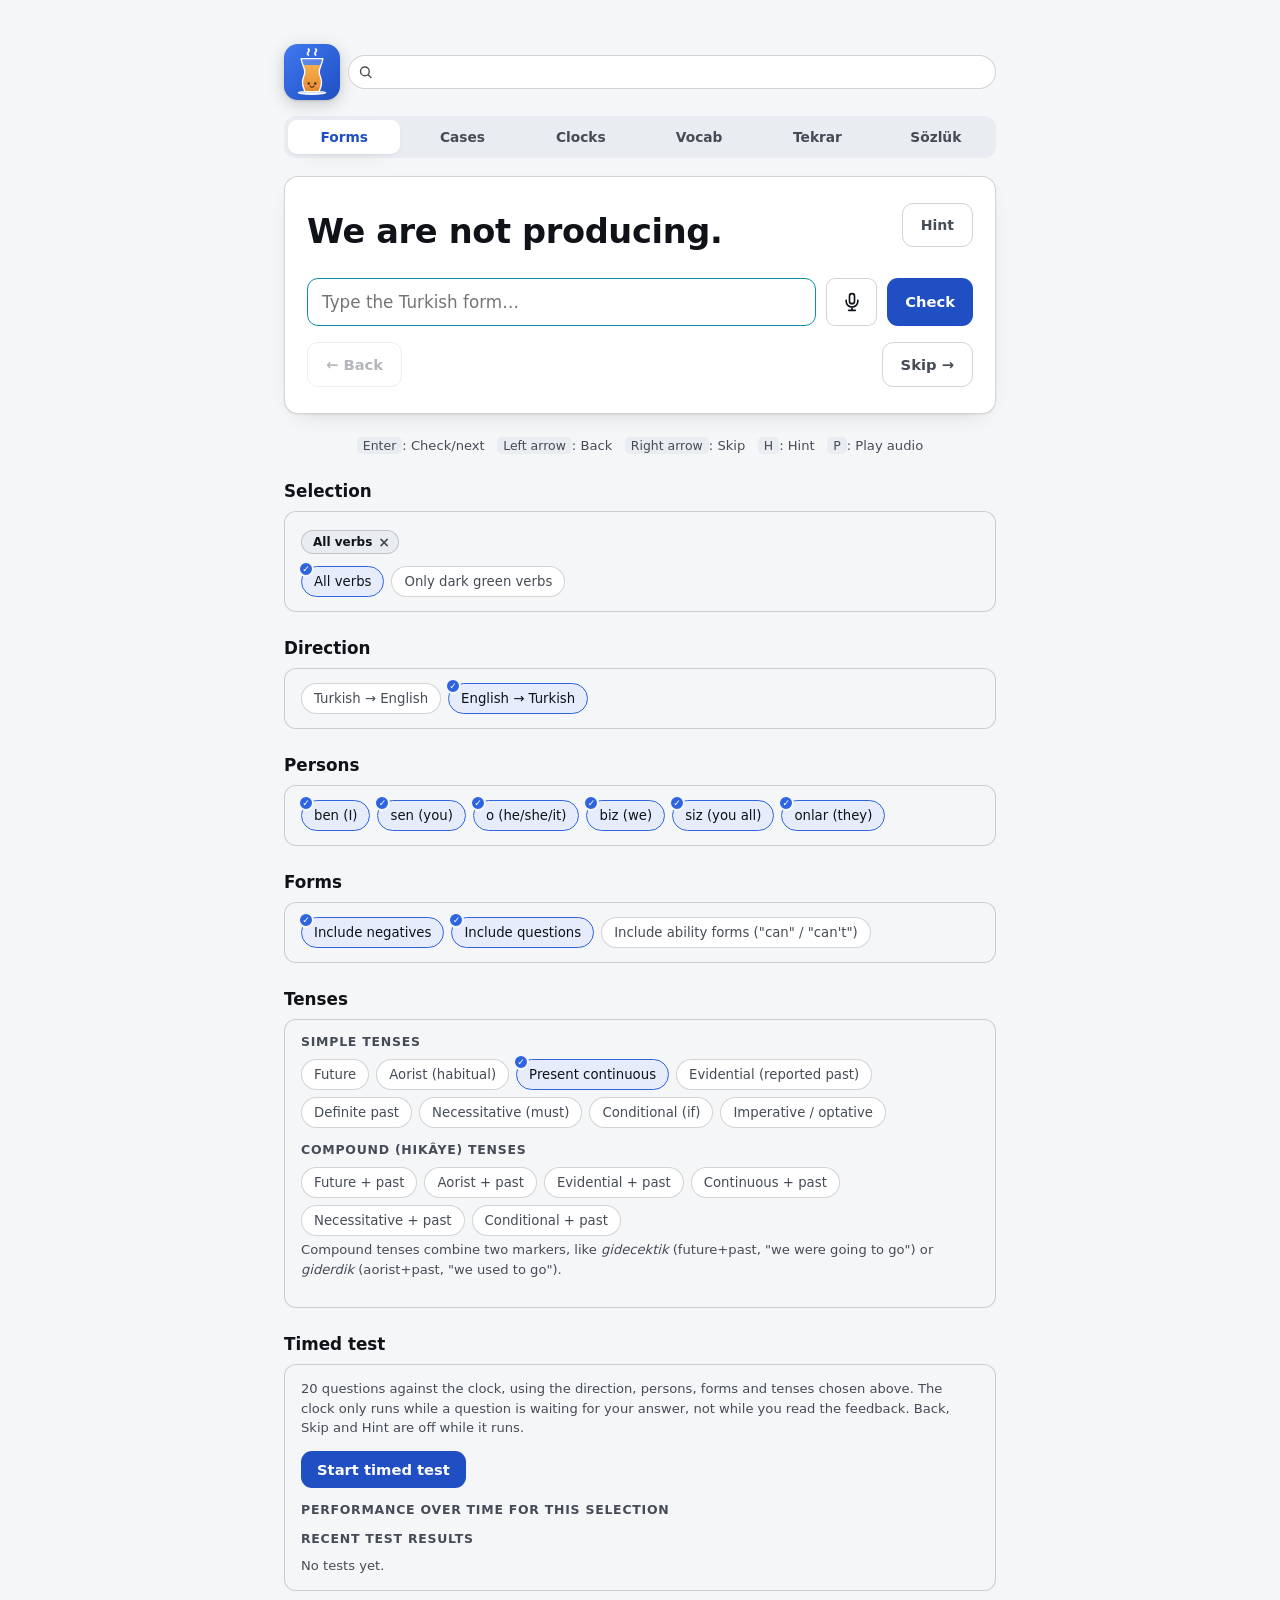
==== commit c723a673: "Sözlük test results shade yellow (5 days) to red (10 days, or under 90%); Tekrar: greyed 'Practice n" ====
--- a/app/turkish-verb-drill.html
+++ b/app/turkish-verb-drill.html
@@ -853,18 +853,12 @@
       </div>
     </div>
     <p class="hint" style="text-align:center;margin-top:14px;" id="tekrarStats"></p>
+    <div style="text-align:center;margin-top:10px;"><button class="btn btn-ghost" id="tekrarAheadBtn" type="button" disabled>Practice next 50 terms now</button></div>
 
     <div class="section-title">How Tekrar works</div>
     <div class="settings-group">
       <p class="hint" style="margin:0 0 10px;">Tekrar uses spaced repetition to put your weakest words in front of you most often.</p>
       <p class="hint" style="margin:0;">Each word's frequency is derived from your last 25 answers: a long run of right answers pushes it further away (up to 30 days), a miss pulls it back closer, and words you often get wrong keep coming back.</p>
-    </div>
-
-    <div class="section-title">Settings</div>
-    <div class="settings-group">
-      <div class="chip-row">
-        <div class="chip" id="tekrarEarlyChip">Practice ahead when nothing is due</div>
-      </div>
     </div>
 
     <div class="section-title" style="display:flex;align-items:center;justify-content:space-between;gap:12px;">
@@ -3540,10 +3534,23 @@
   const days = daysSince(iso);
   return days<=0 ? "today" : days===1 ? "1 day ago" : `${days} days ago`;
 }
+// A test result ages from plain (under 5 days) through yellow (day 5) to red (day 10 and later); under 90% is red at any age.
+const TEST_YELLOW_DAY = 5, TEST_RED_DAY = 10;
 function testIsDue(key){
   const r = testResults && testResults[key];
   if(!r || !r.last) return false;
-  return daysSince(r.last.date) >= 8 || r.last.pct < 90;
+  return daysSince(r.last.date) >= TEST_RED_DAY || r.last.pct < 90;
+}
+// The colour for a test result line, or "" for a fresh good one.
+function testAgeColor(key){
+  const r = testResults && testResults[key];
+  if(!r || !r.last) return "";
+  if(r.last.pct < 90) return "var(--tile-red)";
+  const days = daysSince(r.last.date);
+  if(days < TEST_YELLOW_DAY) return "";
+  if(days >= TEST_RED_DAY) return "var(--tile-red)";
+  const red = Math.round((days - TEST_YELLOW_DAY) / (TEST_RED_DAY - TEST_YELLOW_DAY) * 100);   // 0% red at day 5 → 100% at day 10
+  return `color-mix(in srgb, var(--tile-red) ${red}%, var(--tile-gold))`;
 }
 function testSummaryText(key){
   const r = testResults && testResults[key];
@@ -3558,6 +3565,8 @@
   const meta = document.createElement("span");
   meta.className = "chip-meta";
   meta.textContent = testSummaryText(testKey);
+  const ageColor = testAgeColor(testKey);
+  if(ageColor){ meta.style.color = ageColor; meta.style.fontWeight = "600"; meta.style.opacity = "1"; }
   el.appendChild(meta);
   el.classList.toggle("chip-due", testIsDue(testKey));
 }
@@ -6011,17 +6020,22 @@
 const TEKRAR_RETRY_MS = 10*60*1000;              // wait after a miss
 const TEKRAR_AGAIN_MIN = 3, TEKRAR_AGAIN_MAX = 6;  // a missed word returns after a random number of other cards in this range
 const TEKRAR_KEY = "fiil_tekrar_v1";
-const tekrar = {mode:"en2tr", current:null, flipped:false, again:[], last:null, early:false, showUpcoming:true, currentEarly:false};
+const TEKRAR_AHEAD = 50;   // "Practice next 50 terms now"
+const tekrar = {mode:"en2tr", current:null, flipped:false, again:[], last:null, ahead:0, showUpcoming:true, currentEarly:false};
 try{
   const t = JSON.parse(localStorage.getItem(TEKRAR_KEY) || "{}");
-  if(typeof t.early==="boolean") tekrar.early = t.early;
   if(typeof t.showUpcoming==="boolean") tekrar.showUpcoming = t.showUpcoming;
 }catch(e){}
 function saveTekrarSettings(){
-  try{ localStorage.setItem(TEKRAR_KEY, JSON.stringify({early:tekrar.early, showUpcoming:tekrar.showUpcoming})); }catch(e){}
+  try{ localStorage.setItem(TEKRAR_KEY, JSON.stringify({showUpcoming:tekrar.showUpcoming})); }catch(e){}
+}
+// The practice-ahead button is greyed out while anything is due (or a batch of 50 is under way) and live once nothing is.
+function updateTekrarAheadBtn(words){
+  const now = Date.now();
+  const nothingDue = !!words.length && !words.some(w=>w.dueAt<=now);
+  document.getElementById("tekrarAheadBtn").disabled = !(nothingDue && tekrar.ahead<=0);
 }
 function syncTekrarControls(){
-  document.getElementById("tekrarEarlyChip").classList.toggle("on", tekrar.early);
   document.getElementById("tekrarUpcomingBox").hidden = !tekrar.showUpcoming;
   document.getElementById("tekrarUpcomingToggle").textContent = tekrar.showUpcoming ? "Hide" : "Show";
 }
@@ -6120,7 +6134,7 @@
   // A word you just missed comes back after a few other cards, or straight away if nothing else is due.
   let pickWord = null;
   const retry = tekrar.again.findIndex(a=>a.wait<=0);
-  if(retry>=0 || (!due.length && tekrar.again.length && !(tekrar.early && words.length>1))){
+  if(retry>=0 || (!due.length && tekrar.again.length && !(tekrar.ahead>0 && words.length>1))){
     const i = retry>=0 ? retry : 0;
     const a = tekrar.again.splice(i,1)[0];
     pickWord = words.find(w=>w.key===a.key) || null;
@@ -6128,7 +6142,7 @@
   if(!pickWord) pickWord = due[0] || null;
   // "Keep going": with nothing due, take whichever words are due soonest.
   let early = false;
-  if(!pickWord && tekrar.early && words.length){
+  if(!pickWord && tekrar.ahead>0 && words.length){
     // Not a word you answered right in the last hour: its wait is short only because of an old miss.
     const fresh = w=>{ const st = wordStats[w.key]; return st && st.r && st.r.slice(-1)==="1" && now - new Date(st.at).getTime() < 3600e3; };
     const others = words.filter(w=>w.key!==tekrar.last);
@@ -6137,6 +6151,8 @@
     early = true;
   }
   tekrar.currentEarly = early;
+  if(!early) tekrar.ahead = 0;   // a batch ends when it is used up, or when something becomes due
+  updateTekrarAheadBtn(words);
   const stats = document.getElementById("tekrarStats");
   if(!pickWord){
     tekrar.currentEarly = false;
@@ -6173,7 +6189,8 @@
 function updateTekrarStats(words){
   const now = Date.now();
   const dueCount = words.filter(w=>w.dueAt<=now).length;
-  document.getElementById("tekrarStats").textContent = `${dueCount} due now · ${words.length} term${words.length===1?"":"s"} in rotation` + (tekrar.currentEarly ? " · practicing ahead" : "");
+  document.getElementById("tekrarStats").textContent = `${dueCount} due now · ${words.length} term${words.length===1?"":"s"} in rotation` + (tekrar.currentEarly ? ` · practicing ahead, ${tekrar.ahead} left` : "");
+  updateTekrarAheadBtn(words);
 }
 function checkTekrar(){
   if(!tekrar.current || tekrar.flipped) return;
@@ -6186,6 +6203,7 @@
   if(tekrar.mode==="tr2en") autoPlayEn(tekrar.current.en);
   tekrar.flipped = true;
   tekrar.last = key;
+  if(tekrar.currentEarly && tekrar.ahead>0) tekrar.ahead--;
   tekrar.again.forEach(a=>a.wait--);
   if(!correct) tekrar.again.push({key, wait:TEKRAR_AGAIN_MIN + Math.floor(Math.random()*(TEKRAR_AGAIN_MAX-TEKRAR_AGAIN_MIN+1))});
   const answerText = tekrar.mode==="tr2en" ? detail.gloss : detail.inf;
@@ -6206,14 +6224,10 @@
   input.blur();
 }
 syncTekrarControls();
-document.getElementById("tekrarEarlyChip").onclick = ()=>{
-  tekrar.early = !tekrar.early;
-  syncTekrarControls(); saveTekrarSettings();
-  if(!tekrar.early && tekrar.currentEarly){
-    // Turned off while practicing ahead: drop that word and go back to what is actually due.
-    tekrar.again = [];
-    nextTekrarCard();
-  } else if(!tekrar.current) nextTekrarCard();   // e.g. from the "All caught up" message
+document.getElementById("tekrarAheadBtn").onclick = ()=>{
+  if(document.getElementById("tekrarAheadBtn").disabled) return;
+  tekrar.ahead = TEKRAR_AHEAD;
+  nextTekrarCard();
 };
 document.getElementById("tekrarUpcomingToggle").onclick = ()=>{
   tekrar.showUpcoming = !tekrar.showUpcoming;
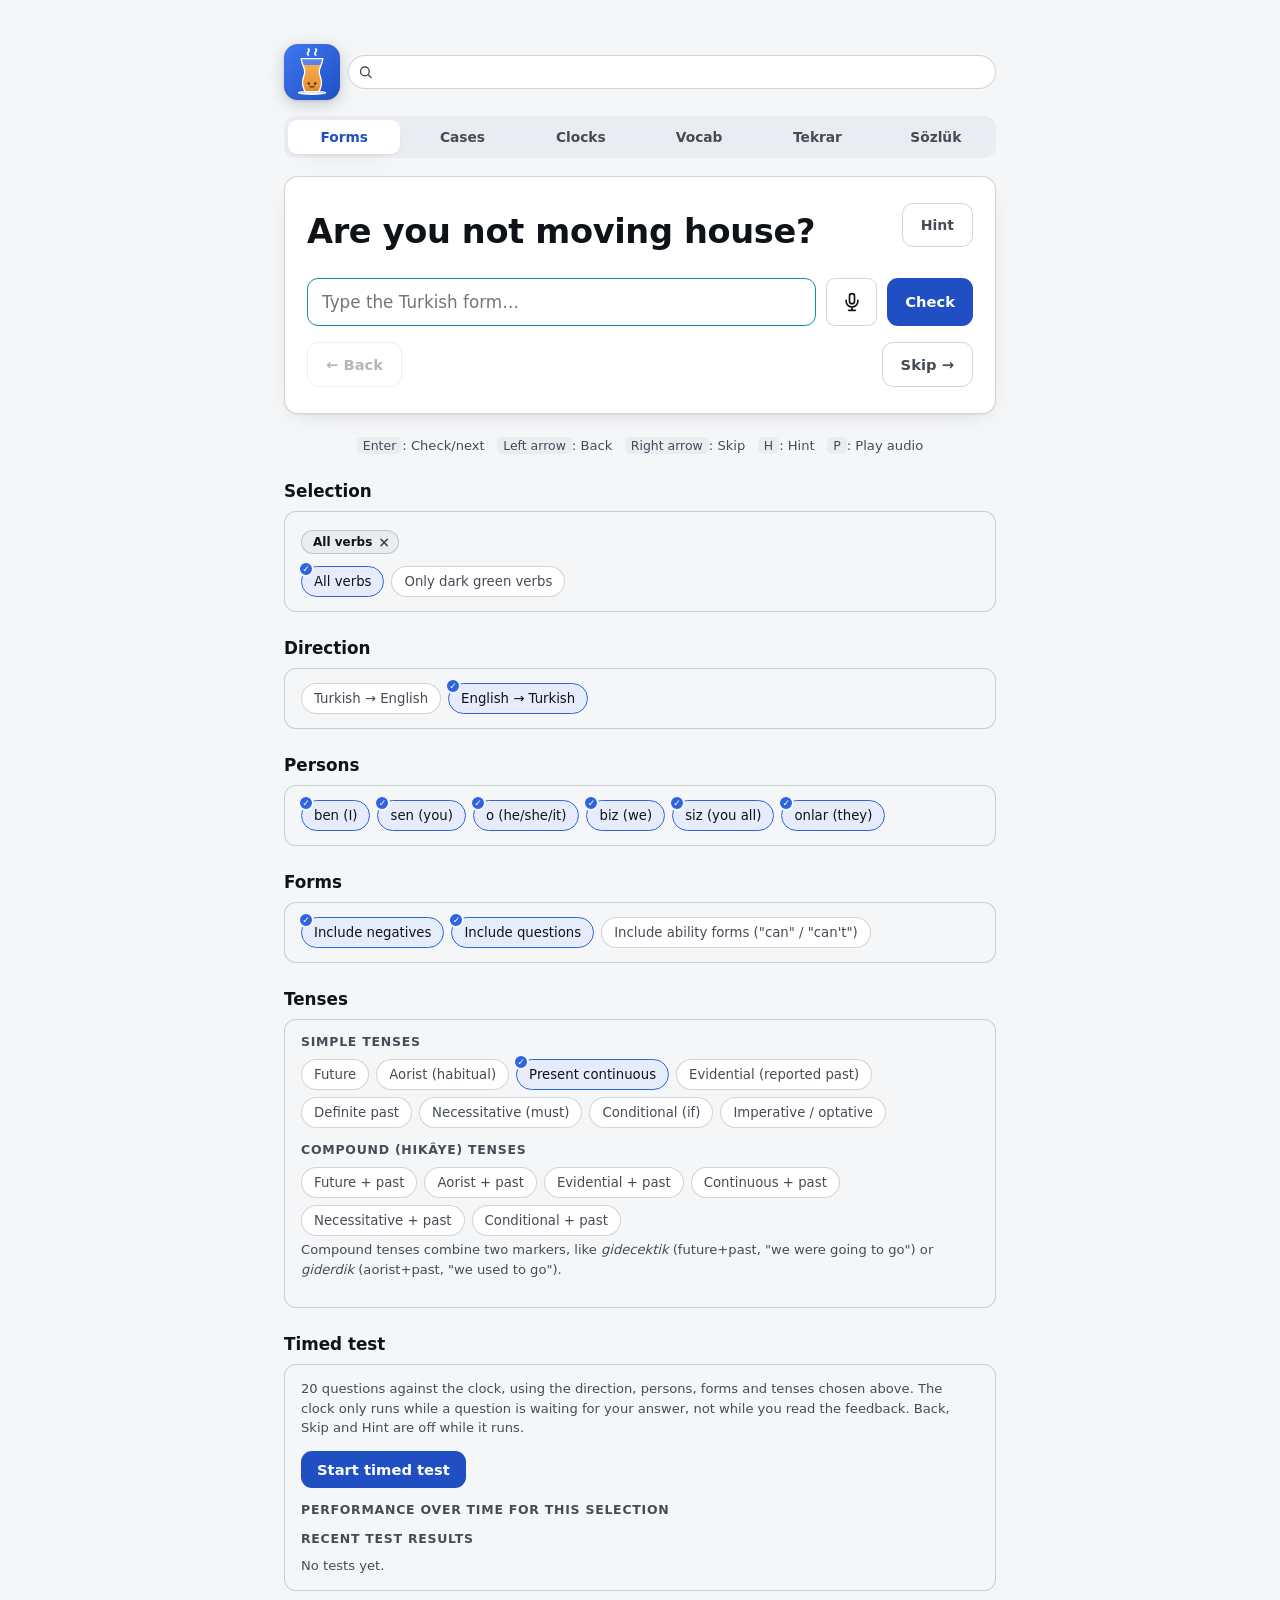
==== commit 328132d1: "Tekrar main pane: say 'terms' instead of 'words' Co-Authored-By: Claude Sonnet 5.5 <noreply@anthropi" ====
--- a/app/turkish-verb-drill.html
+++ b/app/turkish-verb-drill.html
@@ -6157,8 +6157,8 @@
   if(!pickWord){
     tekrar.currentEarly = false;
     const next = words.filter(w=>!isDue(w)).sort((a,b)=>a.dueAt-b.dueAt)[0];
-    if(!words.length) showTekrarMessage("Nothing to review yet", "Answer a few words in Vocab first (typing or a test). Every word you've answered at least once shows up here.");
-    else showTekrarMessage("All caught up!", next ? `Next word is due in ${tekrarWaitText(next.dueAt-now)}.` : "");
+    if(!words.length) showTekrarMessage("Nothing to review yet", "Answer a few terms in Vocab first (typing or a test). Every term you've answered at least once shows up here.");
+    else showTekrarMessage("All caught up!", next ? `Next term is due in ${tekrarWaitText(next.dueAt-now)}.` : "");
     stats.textContent = `${words.length} term${words.length===1?"":"s"} in rotation`;
     return;
   }
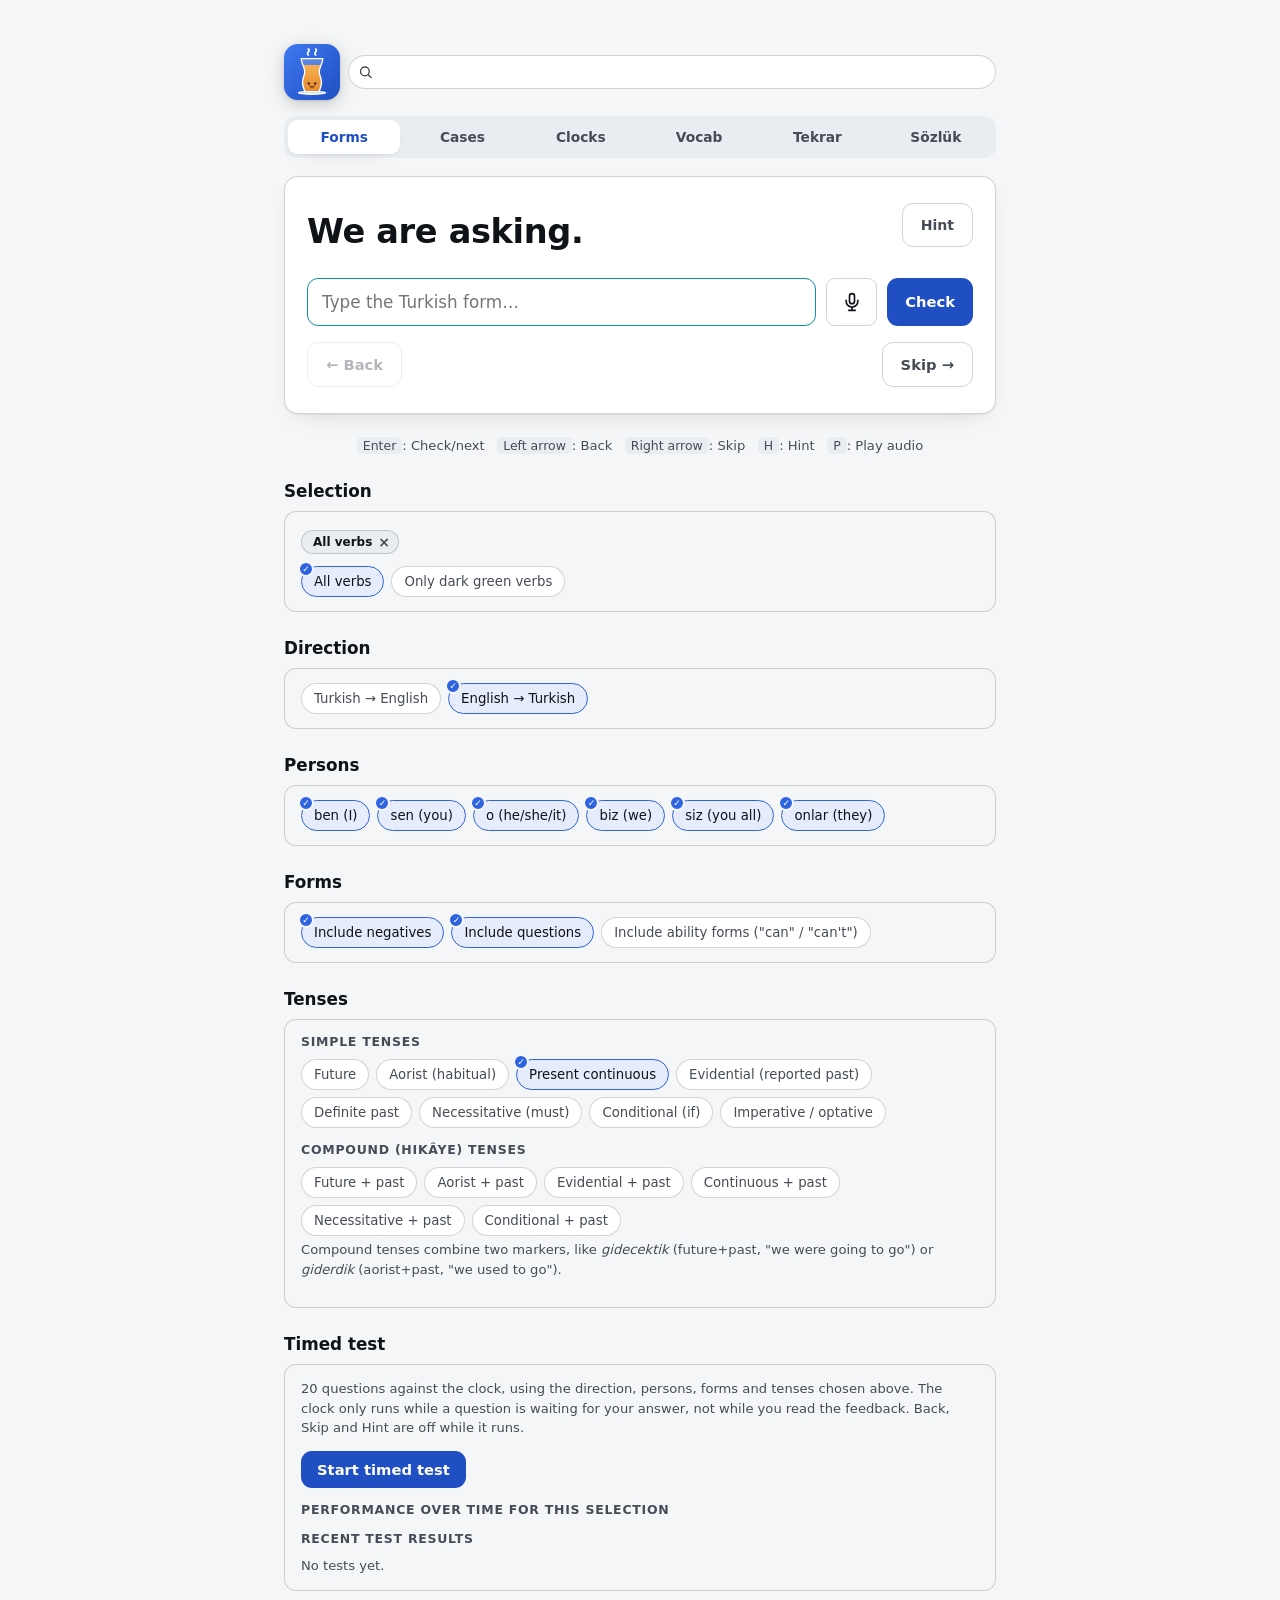
==== commit d0f22e70: "Tekrar: refresh the terms in rotation when the account's lists and history arrive late; practice-ahe" ====
--- a/app/turkish-verb-drill.html
+++ b/app/turkish-verb-drill.html
@@ -851,9 +851,9 @@
       <div class="bottom-actions">
         <button class="btn btn-primary" id="tekrarNext" style="margin-left:auto;" hidden>Next →</button>
       </div>
+      <div style="text-align:center;margin-top:14px;"><button class="btn btn-ghost" id="tekrarAheadBtn" type="button" disabled>Practice next 50 terms now</button></div>
     </div>
     <p class="hint" style="text-align:center;margin-top:14px;" id="tekrarStats"></p>
-    <div style="text-align:center;margin-top:10px;"><button class="btn btn-ghost" id="tekrarAheadBtn" type="button" disabled>Practice next 50 terms now</button></div>
 
     <div class="section-title">How Tekrar works</div>
     <div class="settings-group">
@@ -4152,6 +4152,7 @@
   renderReferencePanel();
   renderNonverbReferencePanel();
   if(typeof refreshTestDisplays==="function") try{ refreshTestDisplays(); }catch(e){}
+  if(typeof refreshTekrarData==="function") refreshTekrarData();
 }
 async function loadPersonal(){
   const bk = window.turkceBackend;
@@ -6191,6 +6192,21 @@
   const dueCount = words.filter(w=>w.dueAt<=now).length;
   document.getElementById("tekrarStats").textContent = `${dueCount} due now · ${words.length} term${words.length===1?"":"s"} in rotation` + (tekrar.currentEarly ? ` · practicing ahead, ${tekrar.ahead} left` : "");
   updateTekrarAheadBtn(words);
+}
+// The terms in rotation come from the account's lists and answer history, which arrive a moment after the page opens
+// (and the Personal lists after that): when they land while Tekrar is open, redraw the counts, and if the pane was only
+// showing a message ("Nothing to review yet"), pick a card. A question being answered is never swapped out.
+let tekrarRefreshTimer = null;
+function refreshTekrarData(){
+  clearTimeout(tekrarRefreshTimer);
+  tekrarRefreshTimer = setTimeout(()=>{
+    if(document.getElementById("tab-tekrar").style.display==="none") return;
+    if(tekrar.current){
+      const words = tekrarWords();
+      renderTekrarUpcoming(words);
+      updateTekrarStats(words);
+    } else nextTekrarCard();
+  }, 150);
 }
 function checkTekrar(){
   if(!tekrar.current || tekrar.flipped) return;
@@ -7552,6 +7568,7 @@
   updateSelectionCount();
   refreshCurrentQuestion();
   refreshVocabCard();
+  if(typeof refreshTekrarData==="function") refreshTekrarData();
   voiceSync();
 }
 
@@ -7919,6 +7936,7 @@
           applyServerStats(rows);
           updateVocabScoreTag();
           updateVocabProgress();
+          refreshTekrarData();
         };
         try{
           await loadRows();
@@ -7927,6 +7945,7 @@
             applyServerStats({[row.key]:{r:row.r, at:row.at}});
             updateVocabScoreTag();
             updateVocabProgress();
+            refreshTekrarData();
           });
           scheduleAnswerFlush(300);
         }catch(e){
@@ -7957,6 +7976,7 @@
           statsFromRemote(snap.data());
           updateVocabScoreTag();
           updateVocabProgress();
+          refreshTekrarData();
         }, ()=>{});
         updateVocabScoreTag();
       }catch(e){ remoteStats = null; }
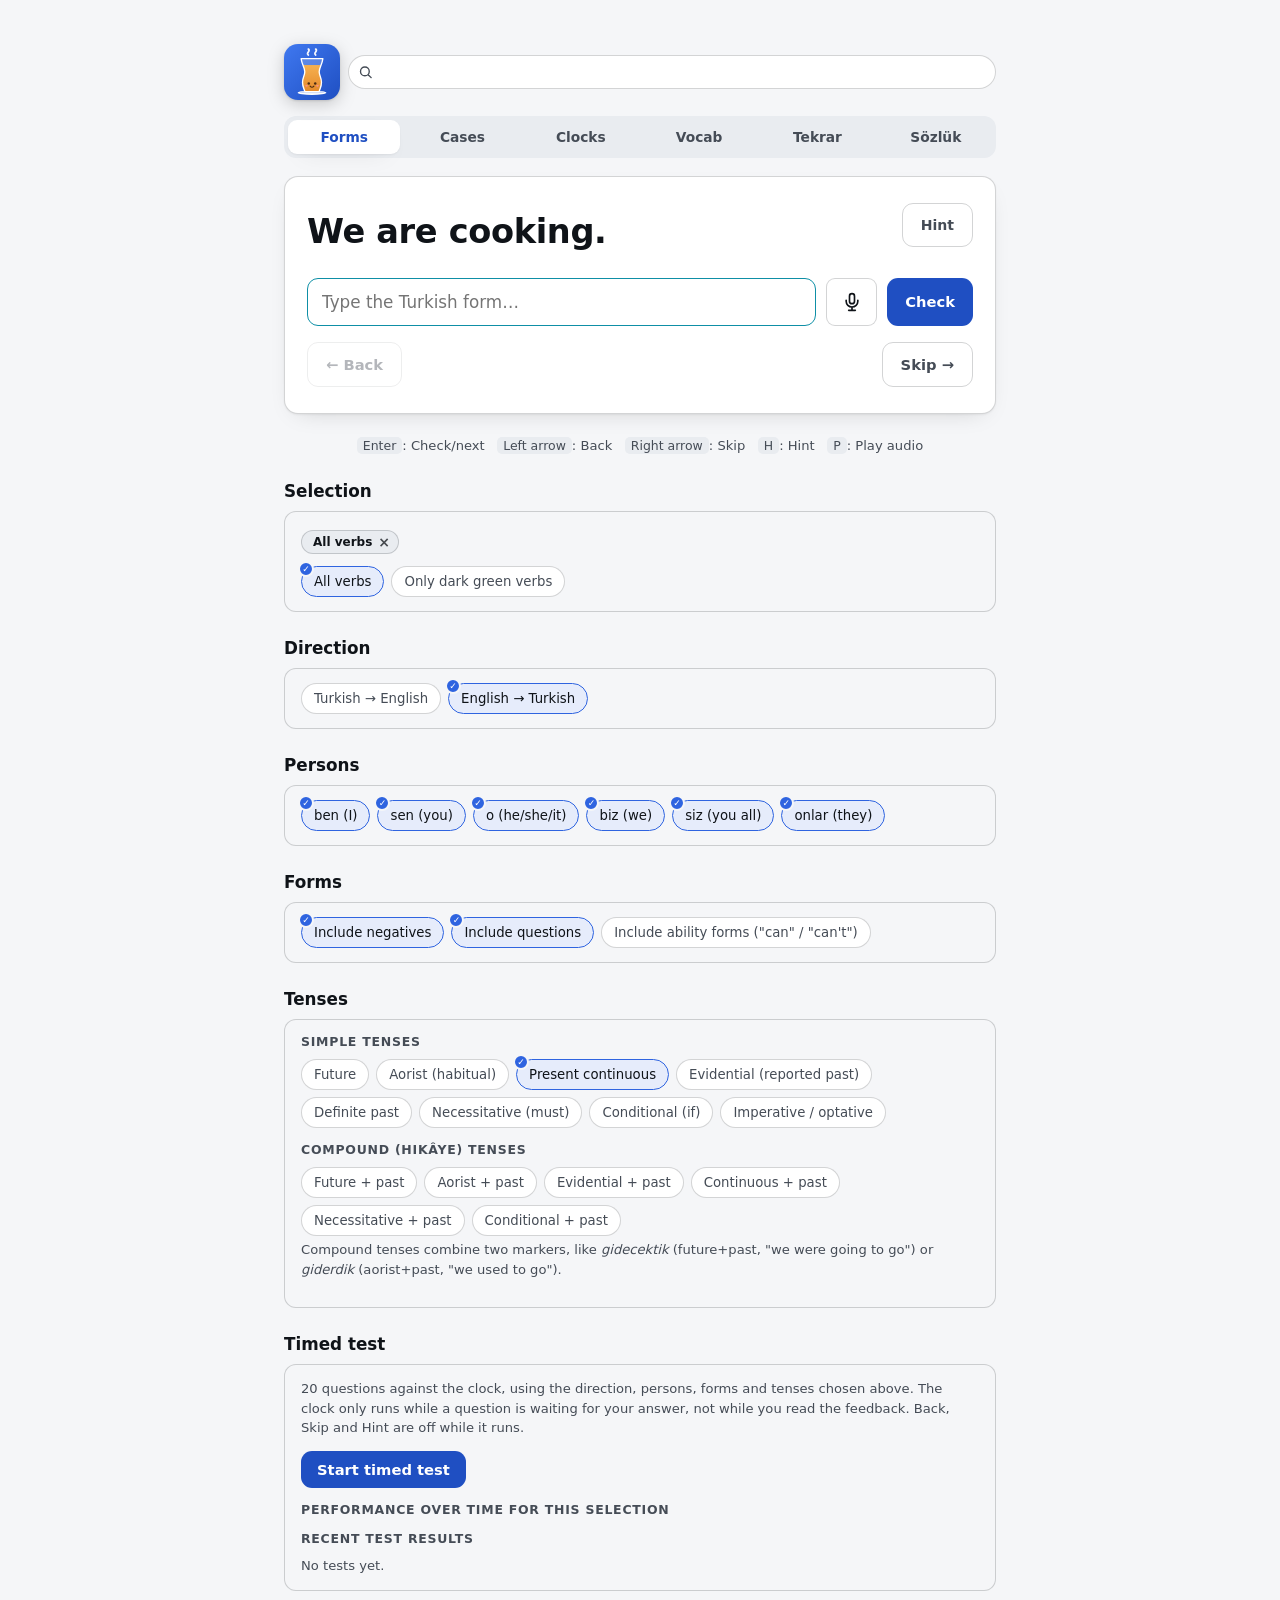
==== commit 47c128a0: "Tekrar: show 'Practice next 50 terms now' only with the All caught up message (never greyed out) Co-" ====
--- a/app/turkish-verb-drill.html
+++ b/app/turkish-verb-drill.html
@@ -851,7 +851,7 @@
       <div class="bottom-actions">
         <button class="btn btn-primary" id="tekrarNext" style="margin-left:auto;" hidden>Next →</button>
       </div>
-      <div style="text-align:center;margin-top:14px;"><button class="btn btn-ghost" id="tekrarAheadBtn" type="button" disabled>Practice next 50 terms now</button></div>
+      <div style="text-align:center;margin-top:14px;" id="tekrarAheadWrap" hidden><button class="btn btn-ghost" id="tekrarAheadBtn" type="button">Practice next 50 terms now</button></div>
     </div>
     <p class="hint" style="text-align:center;margin-top:14px;" id="tekrarStats"></p>
 
@@ -6030,12 +6030,8 @@
 function saveTekrarSettings(){
   try{ localStorage.setItem(TEKRAR_KEY, JSON.stringify({showUpcoming:tekrar.showUpcoming})); }catch(e){}
 }
-// The practice-ahead button is greyed out while anything is due (or a batch of 50 is under way) and live once nothing is.
-function updateTekrarAheadBtn(words){
-  const now = Date.now();
-  const nothingDue = !!words.length && !words.some(w=>w.dueAt<=now);
-  document.getElementById("tekrarAheadBtn").disabled = !(nothingDue && tekrar.ahead<=0);
-}
+// "Practice next 50 terms now" only appears with the "All caught up!" message, never beside a due question.
+function setTekrarAheadVisible(v){ document.getElementById("tekrarAheadWrap").hidden = !v; }
 function syncTekrarControls(){
   document.getElementById("tekrarUpcomingBox").hidden = !tekrar.showUpcoming;
   document.getElementById("tekrarUpcomingToggle").textContent = tekrar.showUpcoming ? "Hide" : "Show";
@@ -6111,6 +6107,7 @@
 function showTekrarMessage(title, detail){
   disarmTags();
   tekrar.current = null;
+  setTekrarAheadVisible(false);
   document.getElementById("tekrarPrompt").textContent = title;
   document.getElementById("tekrarSub").textContent = detail || "";
   document.getElementById("tekrarTag").textContent = "";
@@ -6153,18 +6150,18 @@
   }
   tekrar.currentEarly = early;
   if(!early) tekrar.ahead = 0;   // a batch ends when it is used up, or when something becomes due
-  updateTekrarAheadBtn(words);
   const stats = document.getElementById("tekrarStats");
   if(!pickWord){
     tekrar.currentEarly = false;
     const next = words.filter(w=>!isDue(w)).sort((a,b)=>a.dueAt-b.dueAt)[0];
     if(!words.length) showTekrarMessage("Nothing to review yet", "Answer a few terms in Vocab first (typing or a test). Every term you've answered at least once shows up here.");
-    else showTekrarMessage("All caught up!", next ? `Next term is due in ${tekrarWaitText(next.dueAt-now)}.` : "");
+    else { showTekrarMessage("All caught up!", next ? `Next term is due in ${tekrarWaitText(next.dueAt-now)}.` : ""); setTekrarAheadVisible(true); }
     stats.textContent = `${words.length} term${words.length===1?"":"s"} in rotation`;
     return;
   }
   const item = {...pickWord.item};   // fresh object, so a repeat is recorded again
   tekrar.current = item;
+  setTekrarAheadVisible(false);
   tekrar.flipped = false;
   const detail = vocabItemDetail(item);
   document.getElementById("tekrarPrompt").textContent = tekrar.mode==="tr2en" ? detail.inf : detail.gloss;
@@ -6191,7 +6188,6 @@
   const now = Date.now();
   const dueCount = words.filter(w=>w.dueAt<=now).length;
   document.getElementById("tekrarStats").textContent = `${dueCount} due now · ${words.length} term${words.length===1?"":"s"} in rotation` + (tekrar.currentEarly ? ` · practicing ahead, ${tekrar.ahead} left` : "");
-  updateTekrarAheadBtn(words);
 }
 // The terms in rotation come from the account's lists and answer history, which arrive a moment after the page opens
 // (and the Personal lists after that): when they land while Tekrar is open, redraw the counts, and if the pane was only
@@ -6241,7 +6237,6 @@
 }
 syncTekrarControls();
 document.getElementById("tekrarAheadBtn").onclick = ()=>{
-  if(document.getElementById("tekrarAheadBtn").disabled) return;
   tekrar.ahead = TEKRAR_AHEAD;
   nextTekrarCard();
 };
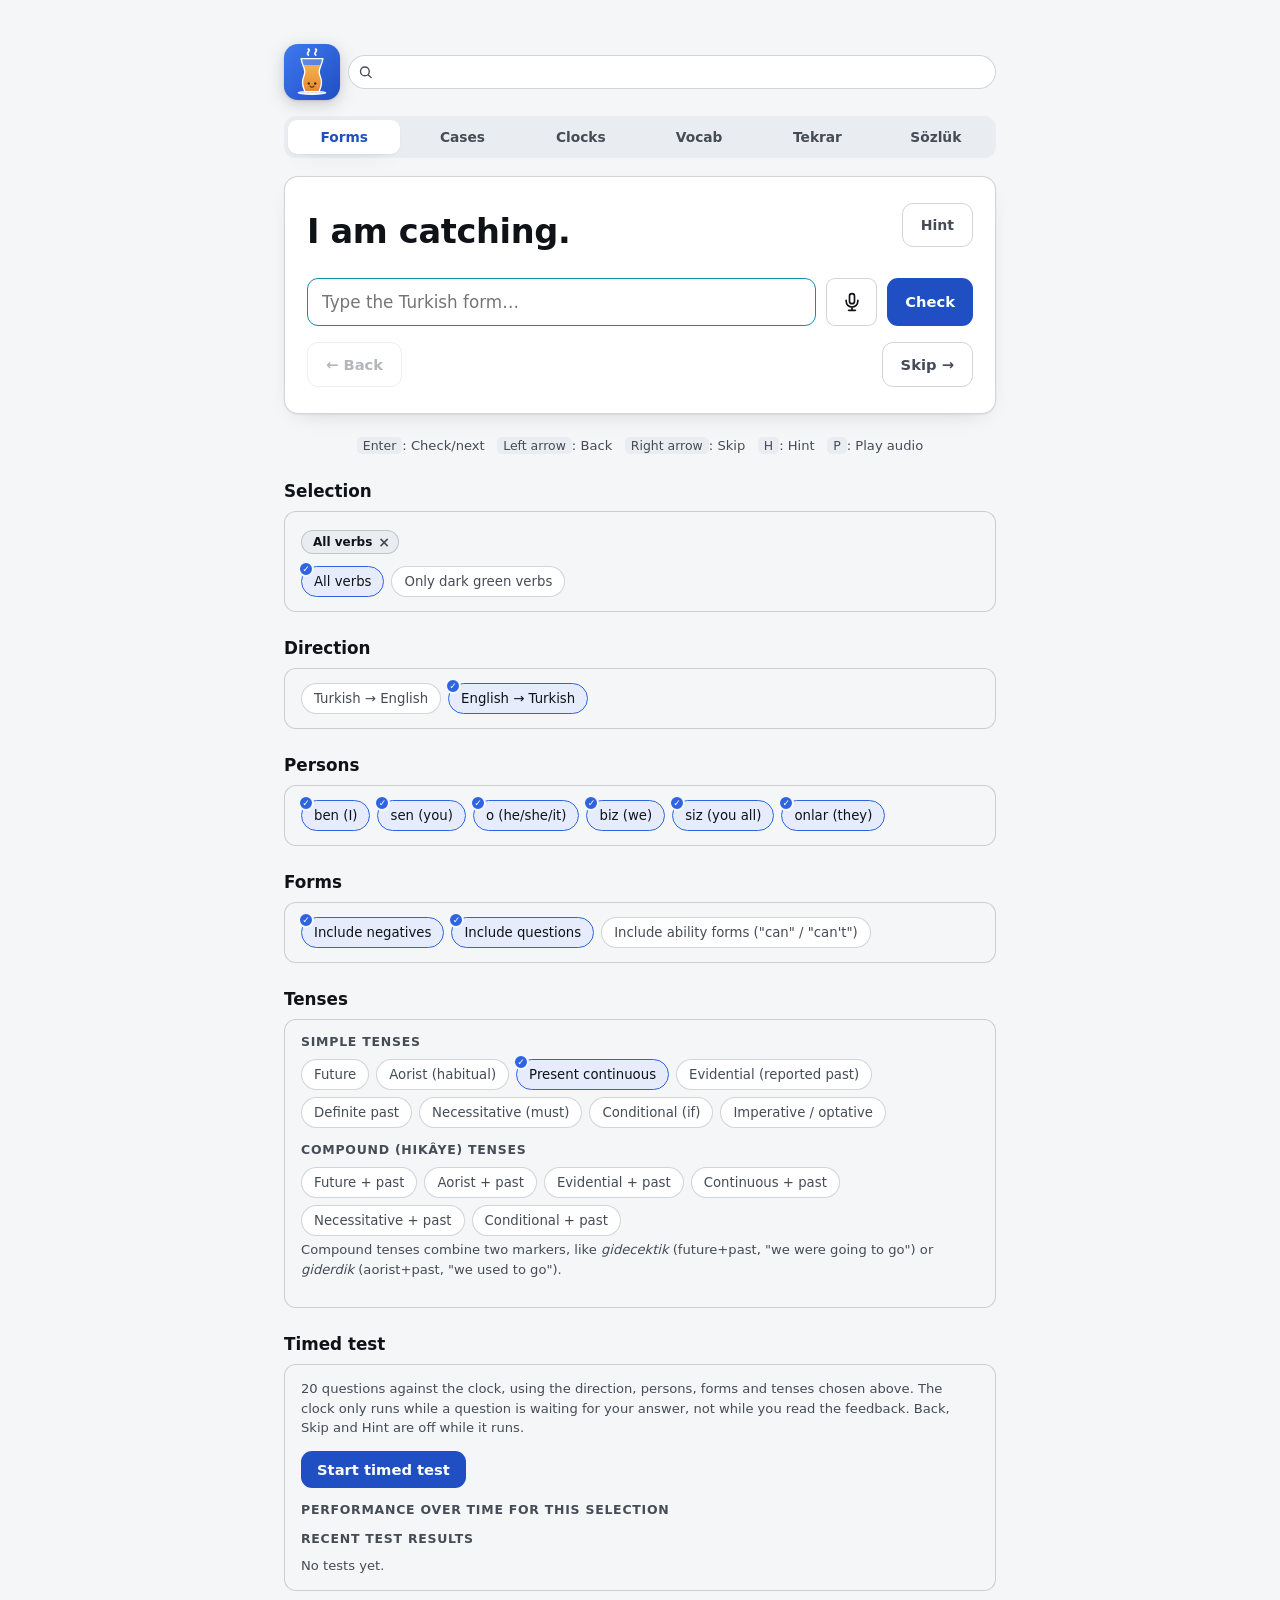
==== commit 2d315d5e: "Tekrar: hold the count until the account's lists and history have loaded, so no partial count flashe" ====
--- a/app/turkish-verb-drill.html
+++ b/app/turkish-verb-drill.html
@@ -6021,6 +6021,10 @@
 const TEKRAR_RETRY_MS = 10*60*1000;              // wait after a miss
 const TEKRAR_AGAIN_MIN = 3, TEKRAR_AGAIN_MAX = 6;  // a missed word returns after a random number of other cards in this range
 const TEKRAR_KEY = "fiil_tekrar_v1";
+// Tekrar waits for the account's lists and answer history before it shows any count, so it never flashes a partial one.
+var tekrarReady = false, personalLoading = null;
+function markTekrarReady(){ if(tekrarReady) return; tekrarReady = true; if(typeof refreshTekrarData==="function") refreshTekrarData(); }
+setTimeout(markTekrarReady, 8000);   // never stay on "Loading" if the account is slow or unreachable
 const TEKRAR_AHEAD = 50;   // "Practice next 50 terms now"
 const tekrar = {mode:"en2tr", current:null, flipped:false, again:[], last:null, ahead:0, showUpcoming:true, currentEarly:false};
 try{
@@ -6121,6 +6125,11 @@
 }
 function nextTekrarCard(){
   disarmTags();
+  if(!tekrarReady){
+    showTekrarMessage("Loading your terms…", "");
+    document.getElementById("tekrarStats").textContent = "";
+    return;
+  }
   const words = tekrarWords();
   renderTekrarUpcoming(words);
   const now = Date.now();
@@ -7842,7 +7851,7 @@
     }
   };
 }
-async function initRemote(){
+async function initRemoteInner(){
   if(!window.claude || typeof window.claude.use!=="function") return;
   const [db, user] = await Promise.all([window.claude.use("db"), window.claude.use("user")]);
   if(!db) return;
@@ -7920,7 +7929,7 @@
         progressRef.onSnapshot(onRemoteProgress, ()=>{});
       }catch(e){ remoteProgress = null; syncLost(); }
       const bk = window.turkceBackend;
-      loadPersonal();   // the learner's own lists (a failure just leaves the Personal box empty)
+      personalLoading = loadPersonal();   // the learner's own lists (a failure just leaves the Personal box empty)
       let tableMode = false;
       if(bk && bk.stats){
         // Word history lives in its own table (one row per word); if the database doesn't have it yet, use the old document.
@@ -7991,6 +8000,14 @@
   if(changed) syncSettingsUI();
 }
 lastLocalSettings = collectSettings();
+async function initRemote(){
+  try{ await initRemoteInner(); }
+  catch(e){ throw e; }
+  finally{
+    try{ if(personalLoading) await personalLoading; }catch(e){}
+    markTekrarReady();
+  }
+}
 initRemote();
 </script>
 
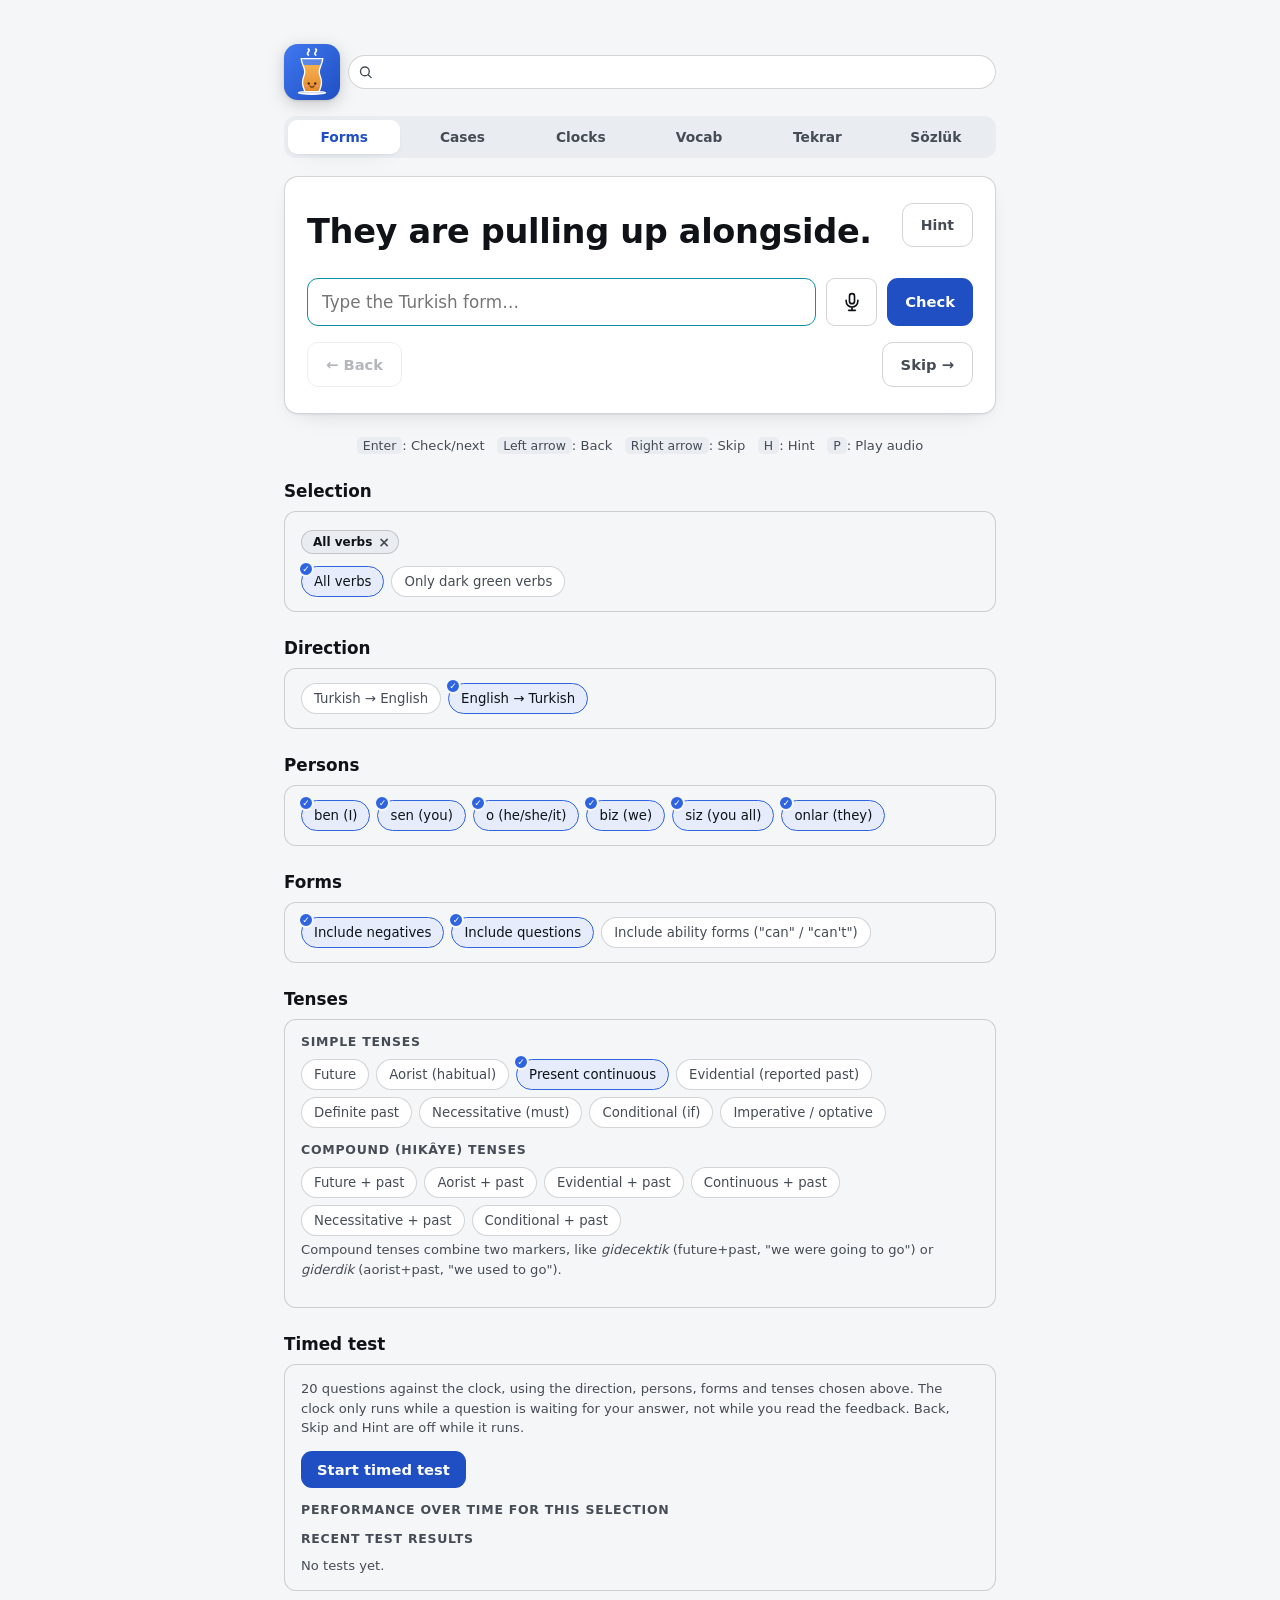
==== commit 1e6cb48c: "A2 Derste: add 12 words; tüketmek gloss updated Co-Authored-By: Claude Sonnet 5.5 <noreply@anthropic" ====
--- a/app/turkish-verb-drill.html
+++ b/app/turkish-verb-drill.html
@@ -2102,10 +2102,11 @@
 {"inf":"bir gerçeğin farkına varmak","base":"become aware of a truth","ing":"becoming aware of a truth","past":"became aware of a truth","pp":"become aware of a truth","gloss":"to become aware of a truth","num":null,"page":"a2l","order":400.39,"cases":[{"c":"datif","en":"I'm becoming aware of the truth.","ex":"Gerçeğin farkın<b>a</b> varıyorum."}]},
 {"inf":"ütülemek","base":"iron","ing":"ironing","past":"ironed","pp":"ironed","gloss":"to iron","num":null,"page":"a2","order":304.5,"cases":[{"c":"akuzatif","en":"I'm ironing the shirt.","ex":"Gömleğ<b>i</b> ütülüyorum."}]},
 {"inf":"diyet yapmak","base":"go on a diet","ing":"going on a diet","past":"went on a diet","pp":"gone on a diet","gloss":"to go on a diet","num":null,"page":"a2","order":304.6,"cases":[{"c":"örnek","en":"I'm on a diet.","ex":"Diyet yapıyorum."}]},
-{"inf":"tüketmek","base":"consume","ing":"consuming","past":"consumed","pp":"consumed","gloss":"to consume","num":null,"page":"a2","order":304.7,"cases":[{"c":"akuzatif","en":"This device consumes a lot of energy.","ex":"Bu cihaz enerji<b>yi</b> çok tüketiyor."}]},
+{"inf":"tüketmek","base":"consume","ing":"consuming","past":"consumed","pp":"consumed","gloss":"to consume (a general type of thing)","num":null,"page":"a2","order":304.7,"cases":[{"c":"akuzatif","en":"This device consumes a lot of energy.","ex":"Bu cihaz enerji<b>yi</b> çok tüketiyor."}]},
 {"inf":"kaynamak","base":"boil","ing":"boiling","past":"boiled","pp":"boiled","gloss":"to boil","num":null,"page":"a2","order":304.8,"cases":[{"c":"örnek","en":"The water is boiling.","ex":"Su kaynıyor."}]},
 {"inf":"dilemek","base":"wish","ing":"wishing","past":"wished","pp":"wished","gloss":"to wish","num":null,"page":"a2","order":304.9,"cases":[{"c":"datif","en":"I wish you happiness.","ex":"San<b>a</b> mutluluk diliyorum."}]},
-{"inf":"ertelemek","base":"postpone","ing":"postponing","past":"postponed","pp":"postponed","gloss":"to postpone","num":null,"page":"a2","order":305.0,"cases":[{"c":"akuzatif","en":"I'm postponing the appointment.","ex":"Randevu<b>yu</b> erteliyorum."}]}
+{"inf":"ertelemek","base":"postpone","ing":"postponing","past":"postponed","pp":"postponed","gloss":"to postpone","num":null,"page":"a2","order":305.0,"cases":[{"c":"akuzatif","en":"I'm postponing the appointment.","ex":"Randevu<b>yu</b> erteliyorum."}]},
+{"inf":"yanaşmak","base":"pull up alongside","ing":"pulling up alongside","past":"pulled up alongside","pp":"pulled up alongside","gloss":"to pull up alongside","num":null,"page":"a2","order":305.1,"cases":[{"c":"datif","en":"The ship is pulling up alongside the pier.","ex":"Gemi iskele<b>ye</b> yanaşıyor."}]}
 ],
 nonverbs: [
 {"tr":"nesne","en":"object","unit":1,"order":1},
@@ -3368,7 +3369,18 @@
 {"tr":"kızıl","en":"crimson","unit":"a2","order":1358},
 {"tr":"martı","en":"seagull","unit":"a2","order":1359},
 {"tr":"yılbaşı","en":"New Year's (Eve)","unit":"a2","order":1360},
-{"tr":"olasılık","en":"probability","unit":"a2","order":1361}
+{"tr":"olasılık","en":"probability","unit":"a2","order":1361},
+{"tr":"faydalı","en":"useful","unit":"a2","order":1362},
+{"tr":"çok bilmiş","en":"know-it-all","unit":"a2","order":1363},
+{"tr":"abur cubur","en":"junk food","unit":"a2","order":1364},
+{"tr":"atıştırmalık","en":"snacks (generally healthy)","unit":"a2","order":1365},
+{"tr":"hamur işi","en":"pastry","unit":"a2","order":1366},
+{"tr":"cilt bakımı","en":"skincare","unit":"a2","order":1367},
+{"tr":"köşe bucak","en":"every nook and cranny","unit":"a2","order":1368},
+{"tr":"kuraklık","en":"drought","unit":"a2","order":1369},
+{"tr":"yıldırım","en":"lightning","unit":"a2","order":1370},
+{"tr":"terazi","en":"scale (for weighing)","unit":"a2","order":1371},
+{"tr":"puro","en":"cigar","unit":"a2","order":1372}
 ],
 topics: [
 {"key":"question","label":"Question Words","terms":["ne","kim","neresi","nerede","kimde","ne var","ne yok","açık mı","kapalı mı","kaç kez","ne haber","kaçta","ne alaka"],"order":1},
@@ -3376,15 +3388,15 @@
 {"key":"time","label":"Time & Schedule","terms":["şimdi","bugün","sabah","öğle","öğlen","akşam","gece","kadar","önce","sonra","erken","geç","saatinde","yarım saat","buçuk","çeyrek geçe","çeyrek kala","teneffüs","hafta sonu","hafta içi","pazartesi","cumartesi","pazar günü","saatlik","günlük","haftalık","aylık","zaman","vakit","süre","geçirmek","dün","yarın","geçen ay","sık sık","genellikle","randevu","meşgul","uygun","gecikmek","yetişmek","ertesi gün","seans","hemen","bütün gün","şimdilik","saniye","dakikalarca","saatlerce","günlerce","haftalarca","aylarca","yıllarca","asır","Pazartesi","Salı","Çarşamba","Perşembe","Cuma","Cumartesi","Pazar","Ocak","Şubat","Mart","Nisan","Mayıs","Haziran","Temmuz","Ağustos","Eylül","Ekim","Kasım","Aralık","gece yarısı","mevsim","acele","tatil","doğum tarihi","sabaha kadar","çocukken","yaz akşamı","gençken","nadiren","defalarca","yılbaşı"],"order":3},
 {"key":"politeness","label":"Politeness & Fillers","terms":["buyurun","geçmiş olsun","affedersiniz","rica ederim","teşekkürler","lütfen","afiyet olsun","sağol","bir şey değil","hoş geldiniz","hoş bulduk","güle güle","iyi günler","maalesef","acaba","görüşürüz","ne haber","teşekkür ederim","sıhhatler olsun","her şey yolunda","ellerine sağlık","selam vermek"],"order":4},
 {"key":"people","label":"People & Professions","terms":["insan","kadın","erkek","çocuk","öğretmen","öğrenci","doktor","pilot","müdür","avukat","garson","oyuncu","futbolcu","şarkıcı","manken","şoför","kurye","ev hanımı","dağcı","dişçi","öğretim elemanı","turist","antikacı","müşteri","bekar","evli","yaşlı","Koreli","ad","soyad","soyadı","evlenmek","doktorlar","çocuklar","öğrenciler","insanlar","meslek","çiçekçi","İngiliz","kimse","emekli","usta","acemi","ağabey","abi","oğul","elektrikçi","hala","anne tarafı","teyze","dayı","anneanne","baba tarafı","amca","babaanne","dede","enişte","yenge","kuzen","kız","erkek kardeş","soy","karı-koca","onlar kardeş","abla","kız kardeş","komşu","akraba","yeğen","herkes","görümce","kayınço","balıkçı","veteriner","yazar","başkan","polis","hemşire","mühendis","asker","aşçı","çiftçi","kasiyer","terzi","mimar","sekreter","esnaf","fırıncı","kasap","ressam","müzisyen","yazılımcı","fotoğrafçı","çift","hırsız","muhasebeci","evsiz","köylü","ikiz","bankacı","aile fotoğrafı","yabancı","yerli turist","misafir","özgeçmiş","medeni durum","iş deneyimi","stajyer","filozof","profesör","mucit","grup"],"order":5},
-{"key":"places","label":"Places & Buildings","terms":["okul","sınıf","kütüphane","hastane","cami","banka","sinema","kafe","kafeterya","kantin","park","bahçe","şehir","üniversite","havaalanı","havalimanı","durak","market","manav","idari amirlik","halkla ilişkiler","okuma salonu","öğrenci işleri","bina","metropol","müze","okulda","sınıfta","hastanede","sinemada","sinema salonu","cadde","sokak","bu sokak","büfe","şirket","memleket","köy","yer","yerler","sur","devlet","meydan","köprü","tünel","kaldırım","postane","saha","şehir dışı","yurt","apartman","eğlence yeri","çiftlik","semt","valilik","sokak lokantası","neon ışıkları","saray","tarihi yer","Ziraat Bankası","havuz","kule","meclis","nükleer santral","bir yere ait olmak","bir şehirde yaşamak","bir yerde çalışmak","bir yerde oturmak","bir yerde bulunmak","bir yerde kalmak","bir yerde beklemek","bir yerde saklanmak"],"order":6},
+{"key":"places","label":"Places & Buildings","terms":["okul","sınıf","kütüphane","hastane","cami","banka","sinema","kafe","kafeterya","kantin","park","bahçe","şehir","üniversite","havaalanı","havalimanı","durak","market","manav","idari amirlik","halkla ilişkiler","okuma salonu","öğrenci işleri","bina","metropol","müze","okulda","sınıfta","hastanede","sinemada","sinema salonu","cadde","sokak","bu sokak","büfe","şirket","memleket","köy","yer","yerler","sur","devlet","meydan","köprü","tünel","kaldırım","postane","saha","şehir dışı","yurt","apartman","eğlence yeri","çiftlik","semt","valilik","sokak lokantası","neon ışıkları","saray","tarihi yer","Ziraat Bankası","havuz","kule","meclis","nükleer santral","bir yere ait olmak","bir şehirde yaşamak","bir yerde çalışmak","bir yerde oturmak","bir yerde bulunmak","bir yerde kalmak","bir yerde beklemek","bir yerde saklanmak","köşe bucak"],"order":6},
 {"key":"furniture","label":"House & Furniture","terms":["masa","sandalye","koltuk","dolap","kanepe","yastık","sehpa","halı","duvar","oda","kitaplık","vazo","şamdan","avize","ayna","evde","odada","masada","kitaplıkta","eşya","piyano","anahtar","kilitlemek","temizlemek","taşınmak","kiralamak","zemin kat","bodrum kat","mum","tavan","kalorifer","cam","balkon","yatak odası","asansör","kilit","battaniye","gardırop","bulaşık makinesi","çamaşır makinesi","süpürge","ütü","çöp","leke","paspas","örtü","masa örtüsü","salon","perde","pencere","çekmece"],"order":7},
-{"key":"kitchen","label":"Kitchen & Food","terms":["mutfak","bardak","fincan","çorba","yemek","lezzetli","çilek","muz","domates","üzüm","zeytinyağı","reçel","ayran","yoğurt","şarap","kahve içmek","meyve suyu","organik","kek","süt","simit","tencere","tava","pişirmek","içmek","hazırlamak","demlemek","tatmak","kesmek","servis yapmak","sipariş vermek","rezervasyon yapmak","bahşiş","tuzlu","kuru yemekler","sulu yemekler","hafif yemek","çok çeşitli","acı","tatlı","ekşi","yağlı yemek","hazır yemek","taze yemek","doğalgaz","peynir","doymak","acıkmak","tabak","kaşık","çatal","bıçak","yumurta","tavuk","balık","salata","elma","armut","limon","karpuz","kavun","kiraz","şeftali","erik","incir","patates","salatalık","soğan","sarımsak","biber","patlıcan","havuç","kabak","ıspanak","fasulye","tuz","şeker","karabiber","baharat","un","bal","karıştırmak","dökmek","ceviz","buzdolabı","tereyağı","kuruyemiş","demet","fiske","kadeh","salkım","vişne","maydanoz","fındık","pul biber","salça","kıyma","asma yaprağı","süzgeç","mantarsız","buzsuz","limonlu","çoban salata","ezogelin çorbası","maden suyu","sütsüz","kafeinsiz","mutfak kültürü","soya sosu","hardal","jambon","nohut","ızgara","buğulama","mangal","ikram sırası","sarmak","yoğurmak","rendelemek","çırpmak","kavurmak","közlemek","matara","kavanoz","lahana","kaynamak"],"order":8},
+{"key":"kitchen","label":"Kitchen & Food","terms":["mutfak","bardak","fincan","çorba","yemek","lezzetli","çilek","muz","domates","üzüm","zeytinyağı","reçel","ayran","yoğurt","şarap","kahve içmek","meyve suyu","organik","kek","süt","simit","tencere","tava","pişirmek","içmek","hazırlamak","demlemek","tatmak","kesmek","servis yapmak","sipariş vermek","rezervasyon yapmak","bahşiş","tuzlu","kuru yemekler","sulu yemekler","hafif yemek","çok çeşitli","acı","tatlı","ekşi","yağlı yemek","hazır yemek","taze yemek","doğalgaz","peynir","doymak","acıkmak","tabak","kaşık","çatal","bıçak","yumurta","tavuk","balık","salata","elma","armut","limon","karpuz","kavun","kiraz","şeftali","erik","incir","patates","salatalık","soğan","sarımsak","biber","patlıcan","havuç","kabak","ıspanak","fasulye","tuz","şeker","karabiber","baharat","un","bal","karıştırmak","dökmek","ceviz","buzdolabı","tereyağı","kuruyemiş","demet","fiske","kadeh","salkım","vişne","maydanoz","fındık","pul biber","salça","kıyma","asma yaprağı","süzgeç","mantarsız","buzsuz","limonlu","çoban salata","ezogelin çorbası","maden suyu","sütsüz","kafeinsiz","mutfak kültürü","soya sosu","hardal","jambon","nohut","ızgara","buğulama","mangal","ikram sırası","sarmak","yoğurmak","rendelemek","çırpmak","kavurmak","közlemek","matara","kavanoz","lahana","kaynamak","hamur işi","terazi"],"order":8},
 {"key":"transport","label":"Transportation & Travel","terms":["araba","uçak","dolmuş","vapur","motosiklet","trafik","yolculuk","tur","sahil","havaalanı","havalimanı","bilet almak","seyahat etmek","sürmek","binmek","indirmek","arabada","tatil planı","gezmek","keşfetmek","ziyaret etmek","bavul hazırlamak","harita","geri dönmek","inmek","yat","uzak","gezgin","köy","pist","aktarma","istasyon","otogar","pasaport","vize","benzin","hız","valiz","kamyon","yaya","yaya geçidi","otopark","metro","traktör","fayton","otobüsle"],"order":9},
 {"key":"media","label":"Electronics & Media","terms":["bilgisayar","telefon","cep telefonu","televizyon","radyo","internet","kanal","dizi","haber","program","yayın akışı","çizgi film","magazin","komedi filmi","ana haber","spor programı","yemek programı","yarışma","çocuk programı","müzik programı","sinema filmi","yabancı sinema","tekrar","yayında","yayınlanmak","yayınlamak","izlemek","seyretmek","televizyon izlemek","televizyon seyretmek","fotoğraf","gazete","dergi","televizyon kanalı","televizyon programı","komedi","yüklemek","mesaj atmak","telefon etmek","e-posta adresi","gerilim","korku filmi","belgesel","bilim kurgu","dramatik","kahvaltı haberleri","tekerleme","görüntülü","sesi","kılıf","kumanda","anten","tuş","elektrik","şarkı","takip etmek","makale","altyazı","tablet","masal","teknoloji","dijital kanal","fıkra"],"order":10},
-{"key":"personality","label":"Personality & Appearance","terms":["çalışkan","tembel","komik","yakışıklı","yardımsever","neşeli","sakin","kısa saçlı","şişman","güzel","genç","uzun","kısa","zayıf","çirkin","ünlü","dünyaca ünlü","ülkece ünlü","dominant"],"order":11},
+{"key":"personality","label":"Personality & Appearance","terms":["çalışkan","tembel","komik","yakışıklı","yardımsever","neşeli","sakin","kısa saçlı","şişman","güzel","genç","uzun","kısa","zayıf","çirkin","ünlü","dünyaca ünlü","ülkece ünlü","dominant","çok bilmiş"],"order":11},
 {"key":"school","label":"School & Study","terms":["sınav","soru","ders çalışmak","ödev","kurs","kursa gitmek","teneffüs","bölüm","kitaplar","kitap","kalem","tahta","defter","çanta","sözlük","kağıt","kareli kağıt","çizgili kağıt","cümle","fiil","isim","sıfat","fotokopi","okumak","yazmak","öğrenmek","öğretmek","anlamak","cevaplamak","tekrar etmek","tamamlamak","düzeltmek","açıklamak","çözmek","sırt çantası","doğru","yanlış","mezuniyet","tören","hata","hece","kapak","ders","tamlama","kural","virgül","harf","bant","zil","özne","lise","bilim","kalem ucu","silgi","yüksek lisans","bilgisayar becerisi","seminer","sınav kâğıdı","emir kipi","hikâye kipi","beden eğitimi","bir kursa katılmak","bir alanda uzmanlaşmak","bir alanda gelişmek","bir beceriyi geliştirmek","bir metni düzeltmek"],"order":12},
 {"key":"shopping","label":"Shopping & Money","terms":["para çekmek","alışveriş","alışveriş yapmak","ucuz","pahalı","bilet almak","kilo","numara","manav","müşteri","almak","satmak","ödemek","harcamak","biriktirmek","kumbara","cüzdan","beden","pazar","seçmek","denemek","fakir","zengin","kıymetli","ücretsiz","bedava","indirim","zam","ürün","bağış vermek","borç","hediye","vitrin","poşet","marka","banknot","dükkân","mağaza","finans","sepet","kiralanmak","ticaret","kredi kartı","çarşı","sipariş","hesap","taksit","peşin ödeme","vade farkı","kullanım talimatı","pazarlık yapmak"],"order":13},
-{"key":"hobbies","label":"Hobbies & Free Time","terms":["satranç","gitar çalmak","top oynamak","fotoğraf çekmek","hobi","koleksiyon","paraşüt","sörf","kamp yapmak","bulmaca","piknik","klasik müzik","dans etmek","boş zaman","boş olmak","kazanmak","kaybetmek","konser","parti","yürüyüş","yüzmek","spor yapmak","tırmanmak","çizmek","oynamak","eğlenmek","güzel vakit geçirmek","dışarı çıkmak","amatör","boncuk","seramik","ipek","düğün","spor aletleri","ava çıkmak","oyun","şiir","piknik örtüsü","ayıcık","uçurtma","tenis kortu","oyuncak","gece hayatı","etkinlik","takım","ebe","balığa gitmek"],"order":14},
+{"key":"hobbies","label":"Hobbies & Free Time","terms":["satranç","gitar çalmak","top oynamak","fotoğraf çekmek","hobi","koleksiyon","paraşüt","sörf","kamp yapmak","bulmaca","piknik","klasik müzik","dans etmek","boş zaman","boş olmak","kazanmak","kaybetmek","konser","parti","yürüyüş","yüzmek","spor yapmak","tırmanmak","çizmek","oynamak","eğlenmek","güzel vakit geçirmek","dışarı çıkmak","amatör","boncuk","seramik","ipek","düğün","spor aletleri","ava çıkmak","oyun","şiir","piknik örtüsü","ayıcık","uçurtma","tenis kortu","oyuncak","gece hayatı","etkinlik","takım","ebe","balığa gitmek","puro"],"order":14},
 {"key":"common","label":"Common Verbs","terms":["olmak","yapmak","etmek","gitmek","gelmek","almak","vermek","görmek","bakmak","bilmek","istemek","söylemek","yaşamak","sevmek","bulmak","anlamak","parça"],"order":15},
 {"key":"startfinish","label":"Start, Finish & Wait","terms":["başlamak","bitmek","bitirmek","devam etmek","tamamlamak","beklemek","kalmak","durmak","artmak","gecikmek","erken","geç","ilk önce"],"order":16},
 {"key":"colors","label":"Colors","terms":["renkler","kırmızı","mavi","sarı","yeşil","turuncu","mor","pembe","kahverengi","siyah","beyaz","gri","lacivert","açık mavi","koyu mavi","açık yeşil","koyu yeşil","koyu kırmızı","koyu","bordo","antrasit","renk","renkli","kızıl"],"order":17},
@@ -3395,17 +3407,17 @@
 {"key":"directions","label":"Here, There & Directions","terms":["burada","burası","şurada","şurası","orada","orası","nerede","neresi","ileride","ön","arka","arası","uzak","kuzey","güney","doğu","batı","harita","metre","kat","zemin kat","bodrum kat","birinci katta","ikinci kat","altıncı kat","yan","kenar","sol","sağ","etraf","karşı","konum","navigasyon","çapraz","yukarı","aşağı","köşe","ara","kavşak","kroki","karşısında","yanında","önünde","arkasında","sağında","solunda","altında","üstünde","adres","dışarıda"],"order":22},
 {"key":"feelings","label":"Feelings","terms":["sevmek","beğenmek","hoşlanmak","korkmak","üzülmek","sevinmek","kızmak","şaşırmak","sıkılmak","yorulmak","hissetmek","özlemek","merak etmek","güvenmek","eğlenmek","ağlamak","gülmek","gülümsemek","harika","eğlenceli","yorucu","monoton","pozitif enerji","mutlu","üzgün","heyecanlı","memnun","huzurlu","pişman","endişeli","kızgın","yorgun","şaşkın","sinirli","kıskanç","sıkıcı","yormak","sıkıntılı","duygusal","sarılmak","kavuşmak","ummak","rahatlatmak","rahatlamak","üzmek","sinirletmek","değer vermek","saygı duymak","heyecan","anı","hayran olmak","ilgi beklemek","heyecanlanmak","birine kızmak","bir şeye üzülmek","bir habere sevinmek","bir şeye şaşırmak","birini özlemek","birine hayran olmak","birinden şüphelenmek","birinden korkmak","bir şeyden çekinmek","bir şeyden sıkılmak","bir şeyden bıkmak","birinden etkilenmek","birinden hoşlanmak","bir şeyden nefret etmek","bir sesten rahatsız olmak","bir sonuçtan memnun olmak","bir davranıştan utanmak","bir şeyi merak etmek","birinden ilham almak"],"order":23},
 {"key":"routine","label":"Daily Routine","terms":["fırçalamak","uyanmak","kalkmak","yıkamak","diş fırçalamak","taramak","kurulanmak","giymek","hazırlanmak","çalışmak","ders çalışmak","dinlenmek","yatmak","uyumak","sabah","öğlen","akşam","gece","genellikle","sık sık","uyku","sabun","tarak","alışmak","rutin","alışkanlık","ütülemek"],"order":24},
-{"key":"health","label":"Health & Body","terms":["hasta","hastalık","ateş","doktor","hastane","dişçi","dişçiye gitmek","geçmiş olsun","beyin","kan","beden","sağlıklı olmak","spor yapmak","yorulmak","doğmak","büyümek","ölmek","ilaç","yaralı","sağlıklı","sağlıksız","yaşlanmak","alın","karın","burun","ağız","hapşırmak","göğüs kafesi","baş","kafa","saç","çene","yanak","kulak","göz","kirpik","kaş","boyun","boğaz","omuz","kol","dirsek","bilek","ayak bileği","el","parmak","avuç","bacak","diz","ayak","topuk","sırt","bel","ayak parmağı","tırnak","dudak","dil","diş","kas","sakal","bıyık","göğüs","kucak","ağrı","başı ağrı","karnı ağrı","dişi ağrı","dizi ağrı","grip","hap","şurup","eczane","eczaneci","nezle","teşhiş","halsiz","şikayet","reçete","tedavi","ağrımak","acımak","hıçkırmak","nezle olmak","öksürmek","uykulu","termometre","işitme engelli","kilolu","diyet yapmak"],"order":25},
+{"key":"health","label":"Health & Body","terms":["hasta","hastalık","ateş","doktor","hastane","dişçi","dişçiye gitmek","geçmiş olsun","beyin","kan","beden","sağlıklı olmak","spor yapmak","yorulmak","doğmak","büyümek","ölmek","ilaç","yaralı","sağlıklı","sağlıksız","yaşlanmak","alın","karın","burun","ağız","hapşırmak","göğüs kafesi","baş","kafa","saç","çene","yanak","kulak","göz","kirpik","kaş","boyun","boğaz","omuz","kol","dirsek","bilek","ayak bileği","el","parmak","avuç","bacak","diz","ayak","topuk","sırt","bel","ayak parmağı","tırnak","dudak","dil","diş","kas","sakal","bıyık","göğüs","kucak","ağrı","başı ağrı","karnı ağrı","dişi ağrı","dizi ağrı","grip","hap","şurup","eczane","eczaneci","nezle","teşhiş","halsiz","şikayet","reçete","tedavi","ağrımak","acımak","hıçkırmak","nezle olmak","öksürmek","uykulu","termometre","işitme engelli","kilolu","diyet yapmak","cilt bakımı"],"order":25},
 {"key":"communication","label":"Talking & Communicating","terms":["konuşmak","söylemek","demek","sormak","soru sormak","cevaplamak","anlatmak","açıklamak","bahsetmek","dinlemek","duymak","anlamak","tekrar etmek","telefon etmek","mesaj atmak","göndermek","mektup","e-posta adresi","davet etmek","teklif etmek","yardım etmek","paylaşmak","tanışmak","görüşmek","buluşmak","buluşma","cümle","şaka","izin","emretmek","yollamak","seçim","izin vermek","karşı çıkmak","yasaklamak","bilgi","telgraf","telsiz telefon","işaret","yüksek ses","haberleşmek","sohbet etmek","mesajlaşmak","mektuplaşmak","selamlaşmak","boşver","birine yardım etmek","birine teşekkür etmek","birine izin vermek","bir soruya cevap vermek","birine davet göndermek","birine rastlamak","birine eşlik etmek","bir konuda ısrar etmek","bir durumdan şikâyet etmek","bir konudan bahsetmek","bir konuyu anlatmak","bir teklifi kabul etmek","bir daveti reddetmek","bir çözüm önermek","bir durumu açıklamak","bir konuda uzlaşmak","bir düşünceyi dile getirmek","dilemek"],"order":26},
-{"key":"movement","label":"Coming & Going","terms":["gitmek","gelmek","dönmek","geri dönmek","çıkmak","dışarı çıkmak","girmek","geçmek","yürümek","koşmak","binmek","inmek","durmak","oturmak","kalkmak","uğramak","tırmanmak","düşmek","taşınmak","ayrılmak","katılmak","gecikmek","yetişmek","uğurlamak","uzanmak","kaçmak","dağılmak","görünmek","kaybolmak","hızlanmak","yavaşlamak","gezdirmek","dolaşmak","pasaja gitmek","varmak","bir yere yaklaşmak","bir yere ulaşmak","bir tehlikeden kurtulmak","birinden uzaklaşmak","bir işten ayrılmak","bir yerden kaçmak","bir şeyden sakınmak"],"order":27},
+{"key":"movement","label":"Coming & Going","terms":["gitmek","gelmek","dönmek","geri dönmek","çıkmak","dışarı çıkmak","girmek","geçmek","yürümek","koşmak","binmek","inmek","durmak","oturmak","kalkmak","uğramak","tırmanmak","düşmek","taşınmak","ayrılmak","katılmak","gecikmek","yetişmek","uğurlamak","uzanmak","kaçmak","dağılmak","görünmek","kaybolmak","hızlanmak","yavaşlamak","gezdirmek","dolaşmak","pasaja gitmek","varmak","bir yere yaklaşmak","bir yere ulaşmak","bir tehlikeden kurtulmak","birinden uzaklaşmak","bir işten ayrılmak","bir yerden kaçmak","bir şeyden sakınmak","yanaşmak"],"order":27},
 {"key":"actions","label":"Everyday Actions","terms":["açmak","kapatmak","açılmak","kapanmak","koymak","getirmek","götürmek","taşımak","tutmak","kaldırmak","kesmek","eklemek","kırmak","kırılmak","çekmek","bırakmak","bulmak","aramak","kullanmak","göstermek","vermek","almak","kilitlemek","dokunmak","toplamak","değiştirmek","değişmek","çalıştırmak","çalmak","katlamak","birikmek","savaşmak","dövüşmek","eşleştirmek","dirsek atmak","ayırmak","yakalamak","uçmak","vurmak","düşürmek","boşaltmak","saklamak","bastırmak","imzalamak","onaylamak","reddetmek","tavsiye etmek","saldırmak","savunmak","korumak","engellemek","tamir etmek","montaj","montaj yapmak","edinmek","edilmek","zorunda kalmak","mecbur kalmak","çatlamak","yanmak","koparmak","kokmak","karışmak","basmak","öpmek","gerekmek","silmek","okşamak","zarar vermek","destek olmak","süt sağmak","havlamak","dilek tutmak","patlamak","hayatını kaybetmek","mezun olmak","elektrik kesilmek","burs almak","ağaç dikmek","yaygınlaşmak","üretmek","sigara içmek","yakalanmak","karşılaşmak","sulamak","uzatmak","birine alışmak","bir şeye alışmak","bir işe başlamak","birine benzemek","bir şeye ihtiyaç duymak","bir zorluğa dayanmak","bir işe başvurmak","bir konuda başarılı olmak","bir konuda başarısız olmak","bir projede rol almak","bir konuda söz sahibi olmak","bir etkinlikte yer almak","bir şeyden vazgeçmek","bir şeyden yararlanmak","bir kaynaktan faydalanmak","birinden sorumlu olmak","bir olaydan kaynaklanmak","birçok parçadan oluşmak","birini korumak","bir planı değiştirmek","bir problemi çözmek","bir hedefi başarmak","bir görevi tamamlamak","bir geleneği sürdürmek","bir ekibi yönetmek","birini etkilemek","birini desteklemek","bir toplantıyı ertelemek","bir projeyi gerçekleştirmek","bir ayrıntıyı göz ardı etmek","bir engelle mücadele etmek","tüketmek","ertelemek"],"order":28},
 {"key":"thinking","label":"Thinking & Deciding","terms":["bilmek","düşünmek","hatırlamak","unutmak","anlamak","öğrenmek","karar vermek","planlamak","tercih etmek","seçmek","merak etmek","inanmak","tanımak","belirlemek","istemek","denemek","kontrol etmek","çözmek","beyin","rüya","doğru","yanlış","plan","emin","fikir","sanmak","mantık","vazgeçmek","fırsat","avantaj","kültür","hayat","kuruluş savaşı","cumhuriyet","buluş","amaç","silah","karşılaştırma","üstünlük","birine güvenmek","bir şeye inanmak","bir şeye dikkat etmek","bir şeye önem vermek","bir karara karşı çıkmak","bir konuya odaklanmak","bir konuda tereddüt etmek","bir konuda yoğunlaşmak","bir şeyi anlamak","bir konuyu araştırmak","bir belgeyi incelemek","seçenekleri değerlendirmek","iki şeyi karşılaştırmak","bir hatayı fark etmek","bir olayı hatırlamak","bir randevuyu unutmak","bir fikri savunmak","bir davranışı eleştirmek","bir iddiayı kanıtlamak","bir sonucu tahmin etmek","bir etkinliği planlamak","bir durumu gözlemlemek","bir konuyu sorgulamak","bir gerçeği ortaya çıkarmak","bir konuyu ele almak","bir ihtimali göz önünde bulundurmak","bir şeyden ders çıkarmak","bir konuya öncelik vermek","bir belgeyi gözden geçirmek","bir durumdan haberdar olmak","bir şeyi hesaba katmak","bir şeye karşı koymak","bir gerçeğin farkına varmak","anlam","olasılık"],"order":29},
-{"key":"describing","label":"Describing Things","terms":["eski","küçük","çok","güzel","ucuz","pahalı","sıcak","soğuk","hızlı","zor","geniş","açık","kapalı","dolu","boş","kuru","ıslak","uzak","bozuk","tenha","kalabalık","hareketli","lezzetli","eğlenceli","yorucu","monoton","harika","uygun","meşgul","organik","iyi","kötü","değişik","yeni","yavaş","çabuk","kıymetli","temiz","kirli","mükemmel","berbat","minik","aynı","sert","yumuşak","ağır","hafif","önemli","önemsiz","tehlikeli","gürültü","gürültülü","canlı","özgün","çok çeşitli","büyük","az","yüksek","alçak","kolay","son","dar","yakın","pozitif","eksi","sıkıcı","sıkışık","yamuk","düz","metre kare","sorunlu","problemli","kıvırcık","dalgalı","özel","uğurlu","şanslı","kesik","korkutucu","ürkütücü","mümkün","tuhaf","yoğun","eksik","fazla","küçülmek","ferah","güncel","kel","ilginç","ayrı","benzemek","sessiz","tarihi","en meşhur","farklı","çağdaş","dengesiz","ölçülü","genel"],"order":30},
+{"key":"describing","label":"Describing Things","terms":["eski","küçük","çok","güzel","ucuz","pahalı","sıcak","soğuk","hızlı","zor","geniş","açık","kapalı","dolu","boş","kuru","ıslak","uzak","bozuk","tenha","kalabalık","hareketli","lezzetli","eğlenceli","yorucu","monoton","harika","uygun","meşgul","organik","iyi","kötü","değişik","yeni","yavaş","çabuk","kıymetli","temiz","kirli","mükemmel","berbat","minik","aynı","sert","yumuşak","ağır","hafif","önemli","önemsiz","tehlikeli","gürültü","gürültülü","canlı","özgün","çok çeşitli","büyük","az","yüksek","alçak","kolay","son","dar","yakın","pozitif","eksi","sıkıcı","sıkışık","yamuk","düz","metre kare","sorunlu","problemli","kıvırcık","dalgalı","özel","uğurlu","şanslı","kesik","korkutucu","ürkütücü","mümkün","tuhaf","yoğun","eksik","fazla","küçülmek","ferah","güncel","kel","ilginç","ayrı","benzemek","sessiz","tarihi","en meşhur","farklı","çağdaş","dengesiz","ölçülü","genel","faydalı"],"order":30},
 {"key":"littlewords","label":"Little Words","terms":["bu","o","onlar","kimse","bazı","bütün","çok","mesela","yalnız","arası","kadar","önce","sonra","acaba","vardı","yoktu","ne var","ne yok","genellikle","sık sık","neyse ki","maalesef","diğer","aynı","gerek","çoğunlukla","hâlâ","neyse","henüz","bu yüzden","ayrıca","tek tek","buna rağmen","sonunda","ise","birkaç","olur","böyle","sanki","hakkında","bu kadar","yani","nihayet","asla","kendi","beraber","birden","hepsi","aslında","zorunda","mecbur","yaklaşık","yeter","yanlışlıkla","yeniden","bu sırada","aynı zamanda","yoksa","şart","birlikte","senin yüzünden","senin sayende"],"order":31},
 {"key":"cities","label":"Cities & Countries","terms":["şehir","metropol","memleket","Moskova","Londra","Pekin","Tokyo","Buenos Aires","İngiliz","Koreli","başkent","ekonomi merkezi","finans merkezi","şehir merkezi","turistik"],"order":32},
-{"key":"weather","label":"Weather","terms":["hava","güneşli","bulutlu","parçalı bulutlu","yağmurlu","yağmur","rüzgarlı","karlı","sisli","nemli","serin","ılık","sıcak","soğuk","buz","kuru","ıslak","yağmurluk","şemsiye","üşümek","ıslanmak","eksi","felaket","sel","deprem","yangın","kardan adam"],"order":33},
+{"key":"weather","label":"Weather","terms":["hava","güneşli","bulutlu","parçalı bulutlu","yağmurlu","yağmur","rüzgarlı","karlı","sisli","nemli","serin","ılık","sıcak","soğuk","buz","kuru","ıslak","yağmurluk","şemsiye","üşümek","ıslanmak","eksi","felaket","sel","deprem","yangın","kardan adam","kuraklık","yıldırım"],"order":33},
 {"key":"films","label":"Films & Genres","terms":["sinema","sinemada","sinema salonu","sinema filmi","yabancı sinema","komedi","komedi filmi","gerilim","korku filmi","belgesel","bilim kurgu","dramatik","savaş","çizgi film","dizi","bölüm","özgün","izlemek","seyretmek","yönetmen","tiyatro"],"order":34},
-{"key":"tastes","label":"Tastes & Dishes","terms":["tuzlu","tatlı","acı","ekşi","lezzetli","kuru yemekler","sulu yemekler","hafif yemek","çok çeşitli","yemek","çorba","aç","tok","tatmak","pişirmek","yağlı yemek","hazır yemek","taze yemek","sıcacık","çıtır","çikolata","dondurma","baklava","künefe"],"order":35},
+{"key":"tastes","label":"Tastes & Dishes","terms":["tuzlu","tatlı","acı","ekşi","lezzetli","kuru yemekler","sulu yemekler","hafif yemek","çok çeşitli","yemek","çorba","aç","tok","tatmak","pişirmek","yağlı yemek","hazır yemek","taze yemek","sıcacık","çıtır","çikolata","dondurma","baklava","künefe","abur cubur","atıştırmalık"],"order":35},
 {"key":"character","label":"Character Traits","terms":["nazik","kaba","kibar","akıllı","akılsız","sabırlı","sabırsız","dürüst","neşeli","eğlenceli","sakin","arkadaş canlısı","cömert","cimri","düzenli","dağınık","güleryüzlü","hayalperest","merhametli","hırslı","karizmatik","güvenilir","kararlı","kararsız","mütevazı","enerjik","özgüvenli","becerikli","yetenekli","meraklı","esprili","zeki","bencil","sosyal","asosyal","utangaç","düşünceli","düşüncesiz","inatçı","çok yönlü","anlayışlı","anlayışsız","hoşgörülü","maceracı","cesur","korkak","çılgın","yaratıcı","misafirperver","yaramaz","çalışkan","tembel","yardımsever","davranmak","eli açık","uslu","şakacı","maceraperest","havalı","yaramazlık yapmak"],"order":36},
 {"key":"opposites","label":"Opposites","terms":["iyi","kötü","nazik","kaba","çalışkan","tembel","akıllı","akılsız","sabırlı","sabırsız","cömert","cimri","düzenli","dağınık","evli","bekar","kararlı","kararsız","mutlu","üzgün","sosyal","asosyal","düşünceli","düşüncesiz","anlayışlı","anlayışsız","sağlıklı","sağlıksız","cesur","korkak","dolu","boş","açık","kapalı","az","çok","büyük","küçük","erken","geç","genç","yaşlı","uzak","yakın","uzun","kısa","dar","geniş","aç","tok","ucuz","pahalı","acı","tatlı","yeni","eski","yavaş","hızlı","güzel","çirkin","temiz","kirli","sert","yumuşak","fakir","zengin","ağır","hafif","önemli","önemsiz","sıcak","soğuk","doğru","yanlış","ilk","son","yüksek","alçak","kolay","zor","zayıf","şişman","ıslak","kuru","eğlenceli","sıkıcı","pozitif","eksi"],"order":37},
 {"key":"faith","label":"God & Faith","terms":["RAB","tanrı","İsa","Mesih","ruh","Üçlü Birlik","kutsal","kutsallık","gök","cennet","melek","iblis","şeytan","iman","inanç","din","umut","sevgi","merhamet","lütuf","yücelik","görkem","taht","krallık","sonsuz","ebedî","ışık","karanlık","gerçek","bilgelik","bilge","vahiy","sır","gizem","peygamber","peygamberlik","elçi","müjde","yaşam","can","yürek","kul","söz","belirti","diriliş","inanmak","yaratmak","kutsamak","övmek","yükselmek","dirilmek","perest","perestli","sinagog"],"order":38},
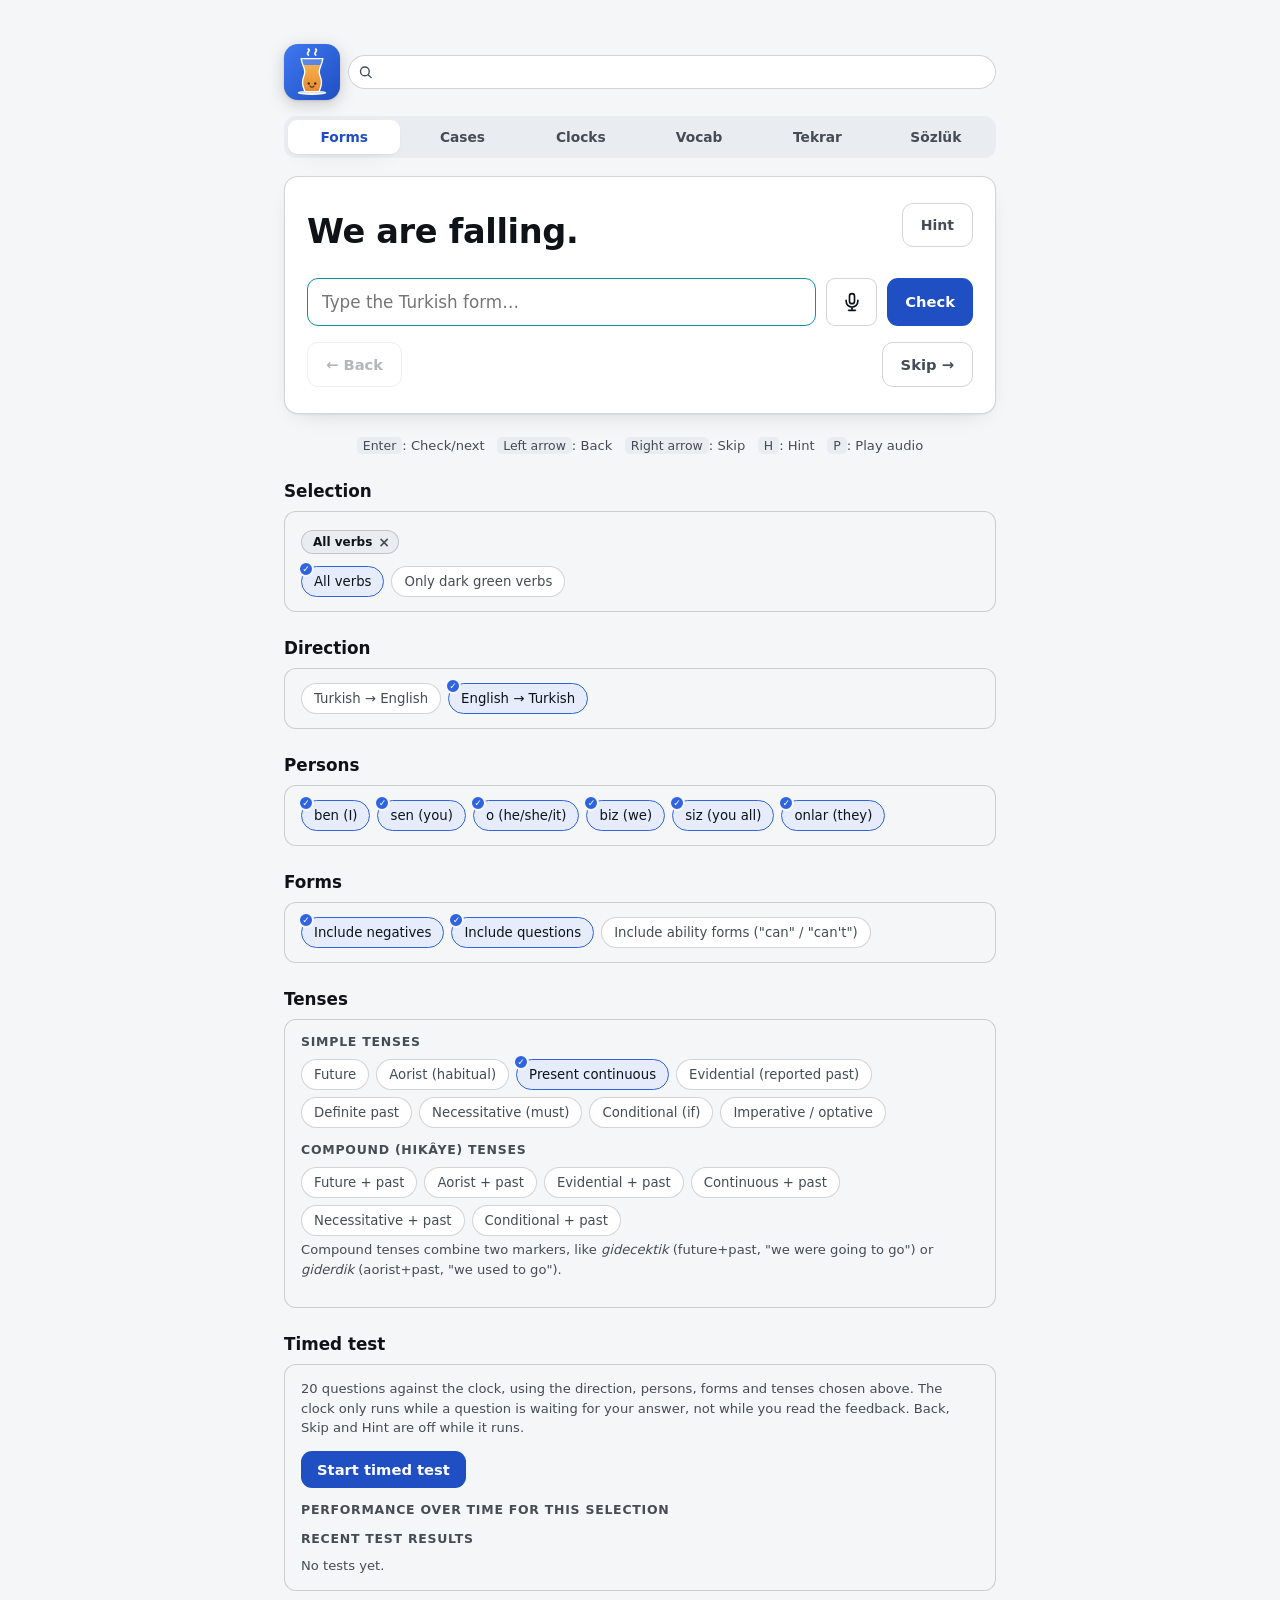
==== commit cc345bbc: "A2 Derste: add dolu (hail) with its own progress key Co-Authored-By: Claude Sonnet 5.5 <noreply@anth" ====
--- a/app/turkish-verb-drill.html
+++ b/app/turkish-verb-drill.html
@@ -3380,7 +3380,8 @@
 {"tr":"kuraklık","en":"drought","unit":"a2","order":1369},
 {"tr":"yıldırım","en":"lightning","unit":"a2","order":1370},
 {"tr":"terazi","en":"scale (for weighing)","unit":"a2","order":1371},
-{"tr":"puro","en":"cigar","unit":"a2","order":1372}
+{"tr":"puro","en":"cigar","unit":"a2","order":1372},
+{"tr":"dolu","en":"hail","unit":"a2","order":1373,"k":"nonverb:dolu (hail)"}
 ],
 topics: [
 {"key":"question","label":"Question Words","terms":["ne","kim","neresi","nerede","kimde","ne var","ne yok","açık mı","kapalı mı","kaç kez","ne haber","kaçta","ne alaka"],"order":1},
@@ -3415,7 +3416,7 @@
 {"key":"describing","label":"Describing Things","terms":["eski","küçük","çok","güzel","ucuz","pahalı","sıcak","soğuk","hızlı","zor","geniş","açık","kapalı","dolu","boş","kuru","ıslak","uzak","bozuk","tenha","kalabalık","hareketli","lezzetli","eğlenceli","yorucu","monoton","harika","uygun","meşgul","organik","iyi","kötü","değişik","yeni","yavaş","çabuk","kıymetli","temiz","kirli","mükemmel","berbat","minik","aynı","sert","yumuşak","ağır","hafif","önemli","önemsiz","tehlikeli","gürültü","gürültülü","canlı","özgün","çok çeşitli","büyük","az","yüksek","alçak","kolay","son","dar","yakın","pozitif","eksi","sıkıcı","sıkışık","yamuk","düz","metre kare","sorunlu","problemli","kıvırcık","dalgalı","özel","uğurlu","şanslı","kesik","korkutucu","ürkütücü","mümkün","tuhaf","yoğun","eksik","fazla","küçülmek","ferah","güncel","kel","ilginç","ayrı","benzemek","sessiz","tarihi","en meşhur","farklı","çağdaş","dengesiz","ölçülü","genel","faydalı"],"order":30},
 {"key":"littlewords","label":"Little Words","terms":["bu","o","onlar","kimse","bazı","bütün","çok","mesela","yalnız","arası","kadar","önce","sonra","acaba","vardı","yoktu","ne var","ne yok","genellikle","sık sık","neyse ki","maalesef","diğer","aynı","gerek","çoğunlukla","hâlâ","neyse","henüz","bu yüzden","ayrıca","tek tek","buna rağmen","sonunda","ise","birkaç","olur","böyle","sanki","hakkında","bu kadar","yani","nihayet","asla","kendi","beraber","birden","hepsi","aslında","zorunda","mecbur","yaklaşık","yeter","yanlışlıkla","yeniden","bu sırada","aynı zamanda","yoksa","şart","birlikte","senin yüzünden","senin sayende"],"order":31},
 {"key":"cities","label":"Cities & Countries","terms":["şehir","metropol","memleket","Moskova","Londra","Pekin","Tokyo","Buenos Aires","İngiliz","Koreli","başkent","ekonomi merkezi","finans merkezi","şehir merkezi","turistik"],"order":32},
-{"key":"weather","label":"Weather","terms":["hava","güneşli","bulutlu","parçalı bulutlu","yağmurlu","yağmur","rüzgarlı","karlı","sisli","nemli","serin","ılık","sıcak","soğuk","buz","kuru","ıslak","yağmurluk","şemsiye","üşümek","ıslanmak","eksi","felaket","sel","deprem","yangın","kardan adam","kuraklık","yıldırım"],"order":33},
+{"key":"weather","label":"Weather","terms":["hava","güneşli","bulutlu","parçalı bulutlu","yağmurlu","yağmur","rüzgarlı","karlı","sisli","nemli","serin","ılık","sıcak","soğuk","buz","kuru","ıslak","yağmurluk","şemsiye","üşümek","ıslanmak","eksi","felaket","sel","deprem","yangın","kardan adam","kuraklık","yıldırım","dolu"],"order":33},
 {"key":"films","label":"Films & Genres","terms":["sinema","sinemada","sinema salonu","sinema filmi","yabancı sinema","komedi","komedi filmi","gerilim","korku filmi","belgesel","bilim kurgu","dramatik","savaş","çizgi film","dizi","bölüm","özgün","izlemek","seyretmek","yönetmen","tiyatro"],"order":34},
 {"key":"tastes","label":"Tastes & Dishes","terms":["tuzlu","tatlı","acı","ekşi","lezzetli","kuru yemekler","sulu yemekler","hafif yemek","çok çeşitli","yemek","çorba","aç","tok","tatmak","pişirmek","yağlı yemek","hazır yemek","taze yemek","sıcacık","çıtır","çikolata","dondurma","baklava","künefe","abur cubur","atıştırmalık"],"order":35},
 {"key":"character","label":"Character Traits","terms":["nazik","kaba","kibar","akıllı","akılsız","sabırlı","sabırsız","dürüst","neşeli","eğlenceli","sakin","arkadaş canlısı","cömert","cimri","düzenli","dağınık","güleryüzlü","hayalperest","merhametli","hırslı","karizmatik","güvenilir","kararlı","kararsız","mütevazı","enerjik","özgüvenli","becerikli","yetenekli","meraklı","esprili","zeki","bencil","sosyal","asosyal","utangaç","düşünceli","düşüncesiz","inatçı","çok yönlü","anlayışlı","anlayışsız","hoşgörülü","maceracı","cesur","korkak","çılgın","yaratıcı","misafirperver","yaramaz","çalışkan","tembel","yardımsever","davranmak","eli açık","uslu","şakacı","maceraperest","havalı","yaramazlık yapmak"],"order":36},
